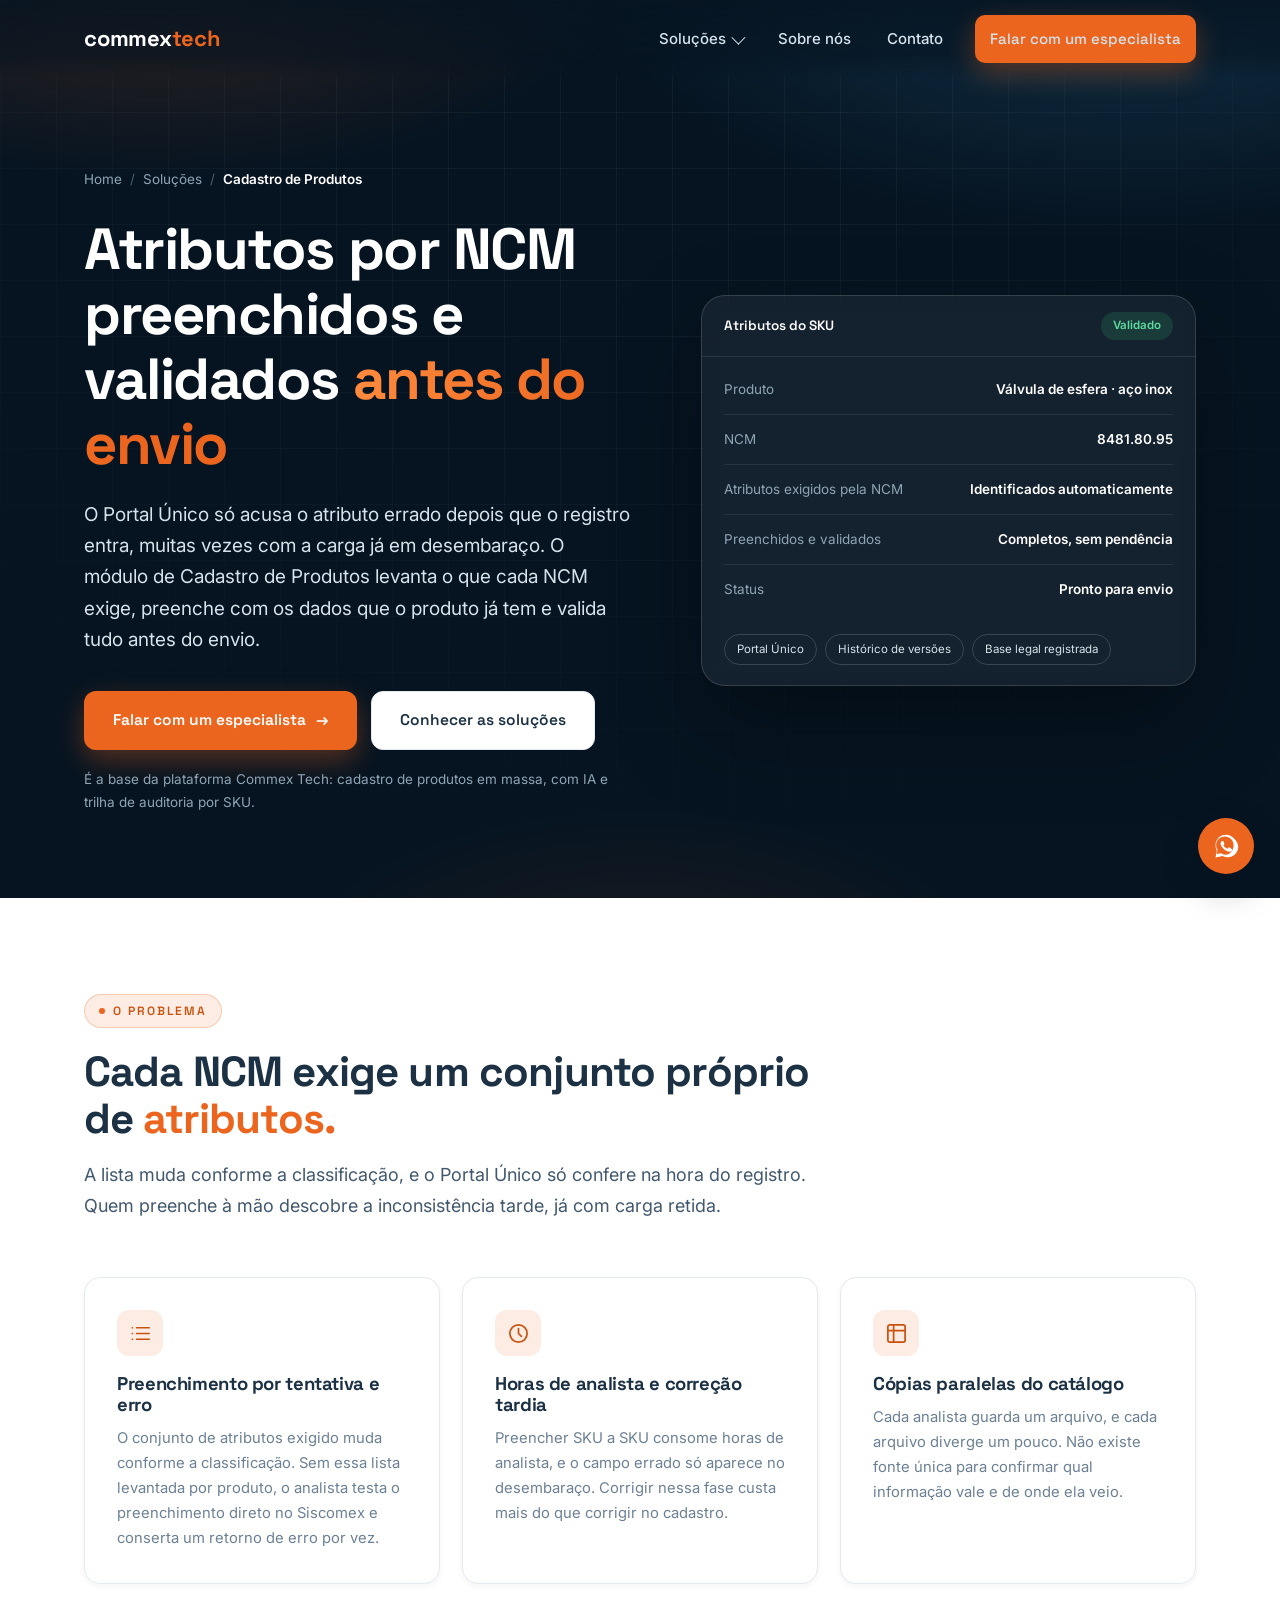
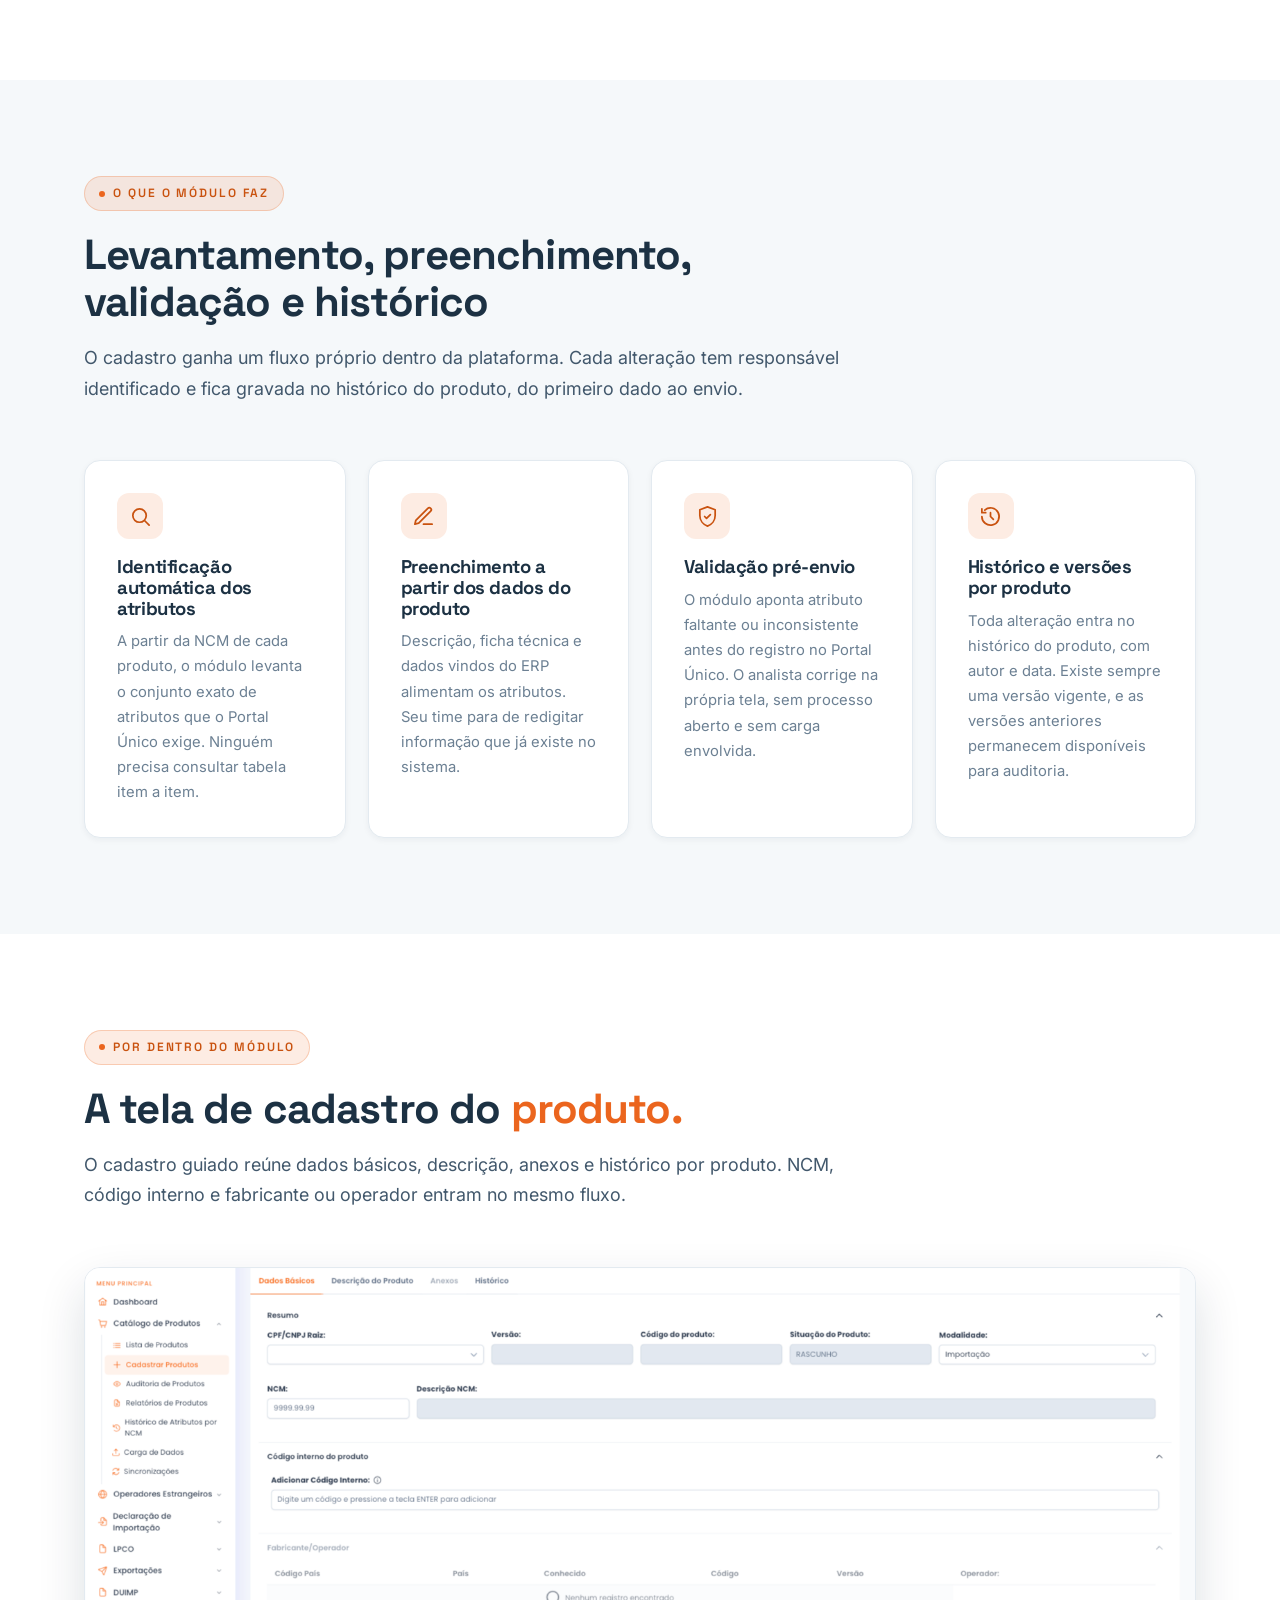
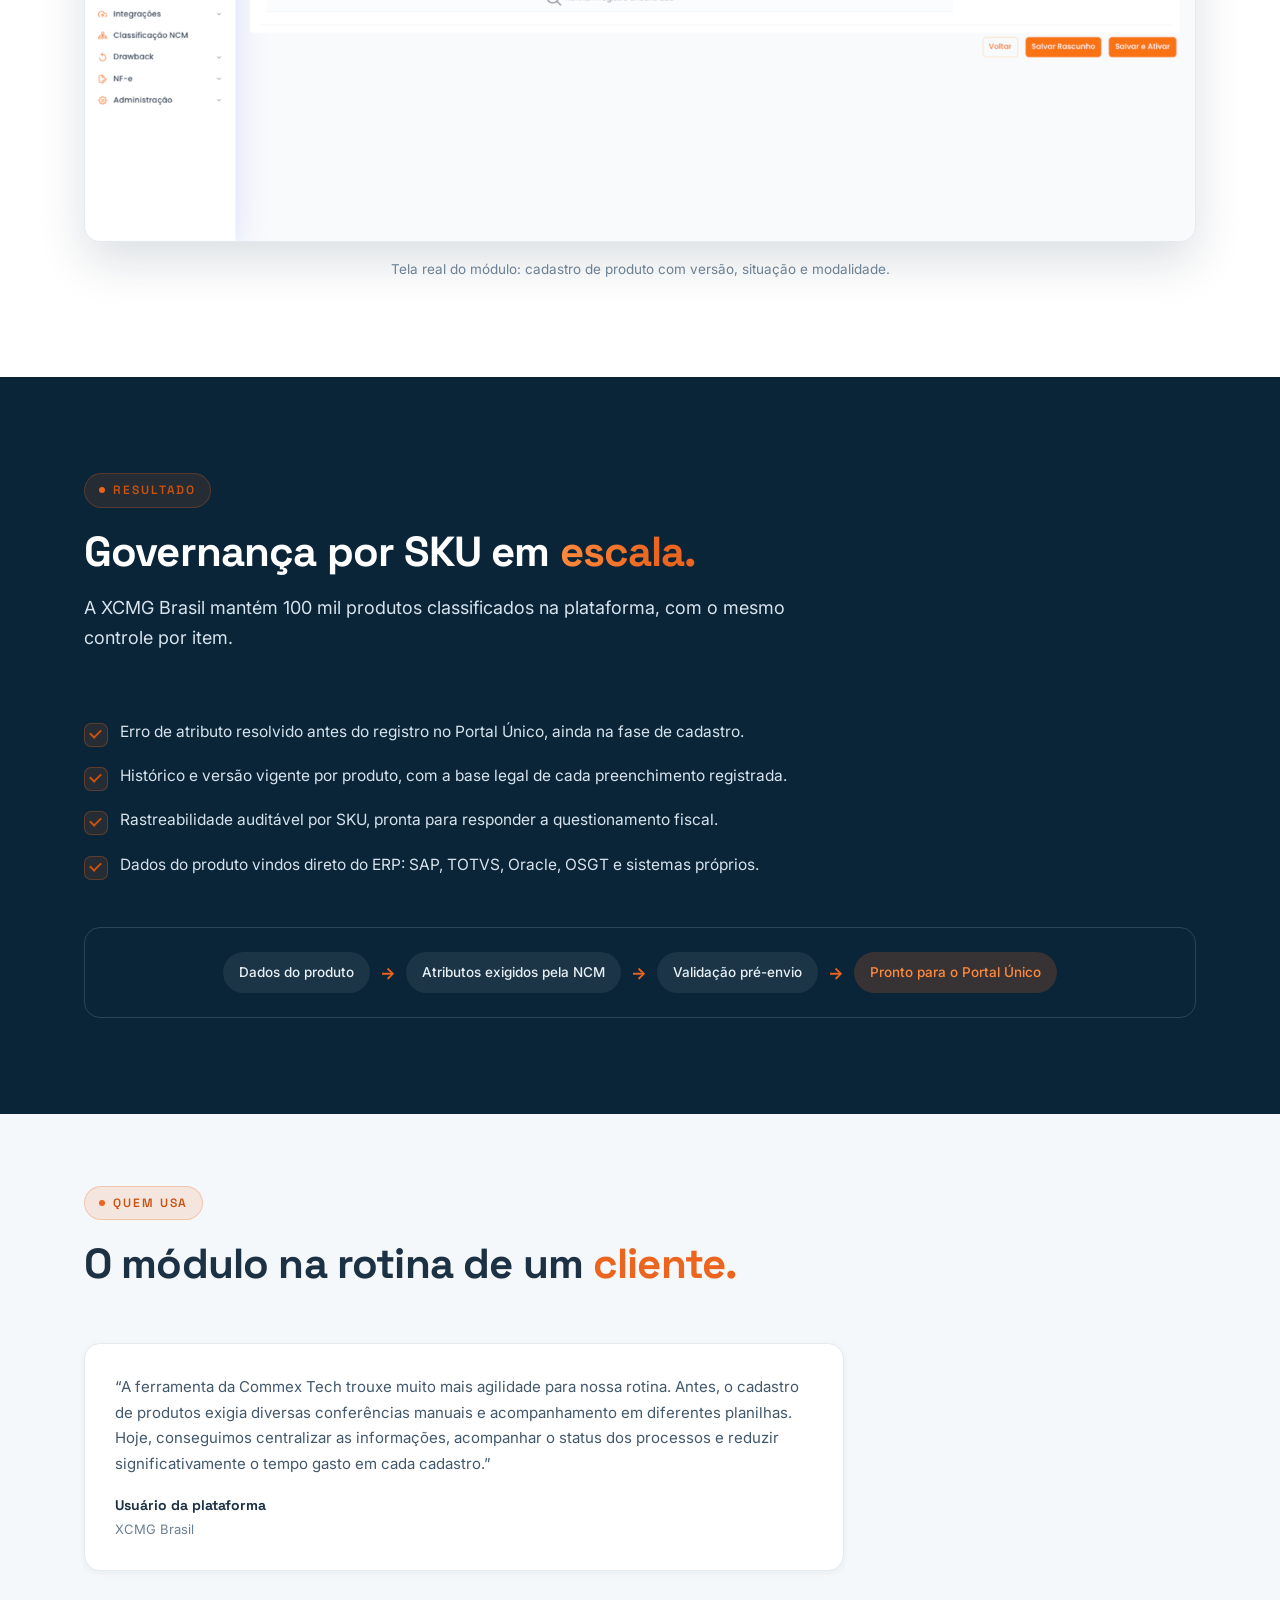
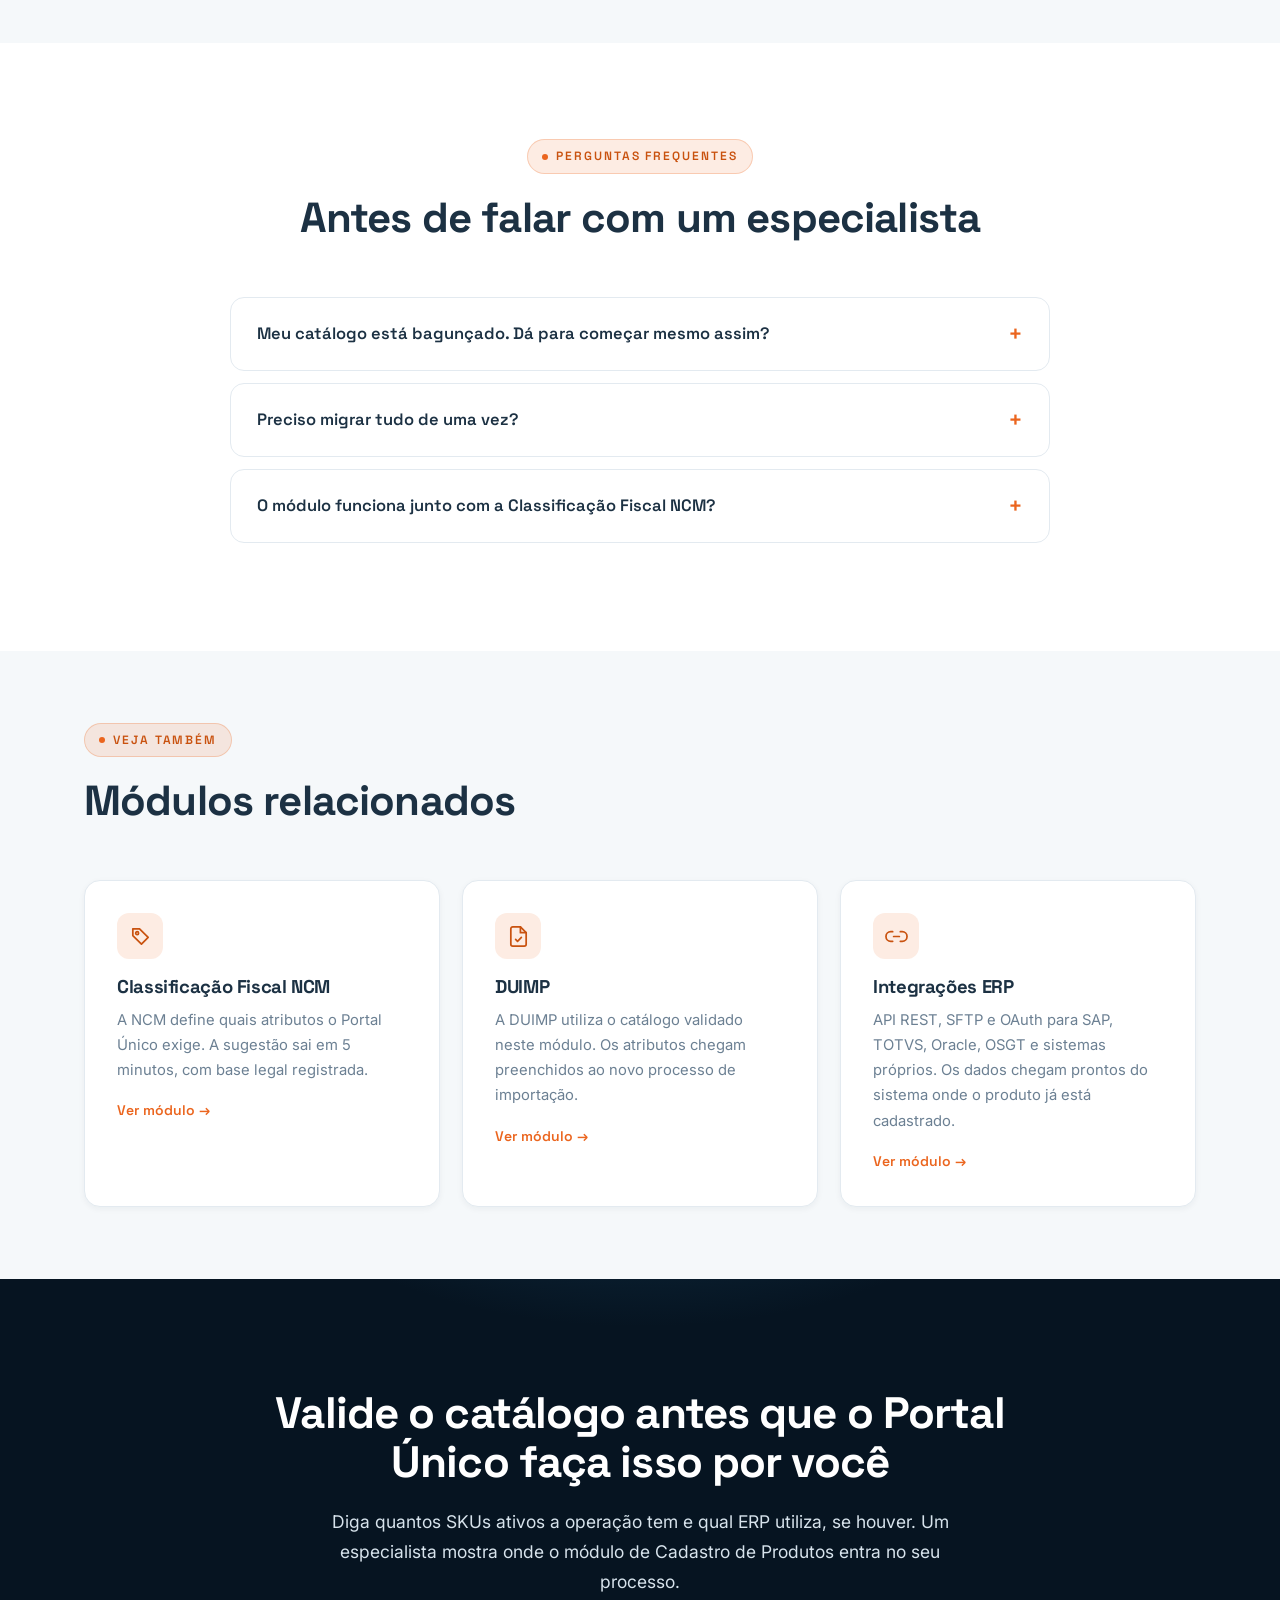
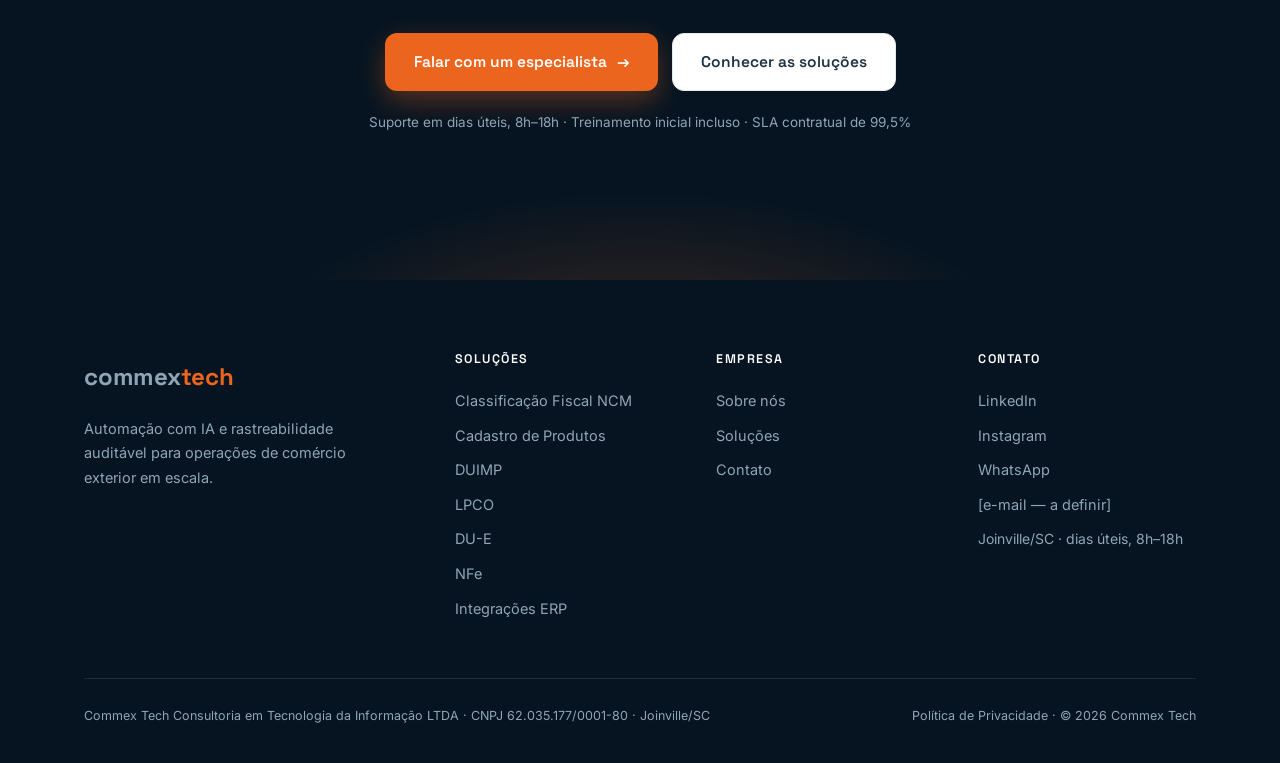
==== cadastro-de-produtos.html @ 6e1614a7 "Higiene pos-revisao: dedup Solucoes, Valor 03 e padronizacao de nome - Solucoes: remove listagem dup" ====
<!DOCTYPE html>
<html lang="pt-BR">
<head>
<meta charset="UTF-8">
<meta name="viewport" content="width=device-width, initial-scale=1.0">
<title>Cadastro de Produtos no Portal Único — Commex Tech</title>
<meta name="description" content="Atributos exigidos por NCM, preenchidos com os dados do produto e validados antes do envio ao Portal Único. Com histórico e versões por SKU.">
<link rel="preconnect" href="https://fonts.googleapis.com">
<link rel="preconnect" href="https://fonts.gstatic.com" crossorigin>
<link href="https://fonts.googleapis.com/css2?family=Space+Grotesk:wght@500;600;700&family=Inter:wght@400;500;600&display=swap" rel="stylesheet">
<link rel="stylesheet" href="assets/css/style.css">
<script src="assets/js/main.js" defer></script>
</head>
<body>

<header class="site-header">
  <div class="container nav">
    <a class="brand" href="index.html">commex<span>tech</span></a>
    <button class="nav-toggle" id="navToggle" aria-label="Abrir menu"><span></span><span></span><span></span></button>
    <nav class="nav-menu" id="navMenu">
      <div class="menu-item">
        <a href="solucoes.html">Soluções <i class="caret"></i></a>
        <div class="mega">
          <a class="mega-link" href="ncm.html"><span class="mi"><svg viewBox="0 0 24 24" fill="none" stroke="currentColor" stroke-width="1.8" stroke-linecap="round" stroke-linejoin="round"><path d="M4 4h7l9 9-7 7-9-9V4z"/><circle cx="8.5" cy="8.5" r="1.5"/></svg></span><span><b>Classificação Fiscal NCM</b><small>De 4 horas para 5 minutos por produto</small></span></a>
          <a class="mega-link" href="cadastro-de-produtos.html"><span class="mi"><svg viewBox="0 0 24 24" fill="none" stroke="currentColor" stroke-width="1.8" stroke-linecap="round" stroke-linejoin="round"><path d="M21 8l-9-5-9 5v8l9 5 9-5V8z"/><path d="M3 8l9 5 9-5"/><path d="M12 13v9"/></svg></span><span><b>Cadastro de Produtos</b><small>Atributos validados no Portal Único</small></span></a>
          <a class="mega-link" href="duimp.html"><span class="mi"><svg viewBox="0 0 24 24" fill="none" stroke="currentColor" stroke-width="1.8" stroke-linecap="round" stroke-linejoin="round"><path d="M14 2H6a2 2 0 0 0-2 2v16a2 2 0 0 0 2 2h12a2 2 0 0 0 2-2V8l-6-6z"/><path d="M14 2v6h6"/><path d="m9 15 2 2 4-4"/></svg></span><span><b>DUIMP</b><small>Prontidão para o novo processo de importação</small></span></a>
          <a class="mega-link" href="lpco.html"><span class="mi"><svg viewBox="0 0 24 24" fill="none" stroke="currentColor" stroke-width="1.8" stroke-linecap="round" stroke-linejoin="round"><path d="M12 2 4 5v6c0 5 3.4 9.4 8 11 4.6-1.6 8-6 8-11V5l-8-3z"/><path d="m9 12 2 2 4-4"/></svg></span><span><b>LPCO</b><small>Licenças e anuências sem perder prazo</small></span></a>
          <a class="mega-link" href="du-e.html"><span class="mi"><svg viewBox="0 0 24 24" fill="none" stroke="currentColor" stroke-width="1.8" stroke-linecap="round" stroke-linejoin="round"><rect x="3" y="3" width="18" height="18" rx="4"/><path d="M8 16 16 8"/><path d="M10 8h6v6"/></svg></span><span><b>DU-E</b><small>Exportação com o mesmo padrão de governança</small></span></a>
          <a class="mega-link" href="nfe.html"><span class="mi"><svg viewBox="0 0 24 24" fill="none" stroke="currentColor" stroke-width="1.8" stroke-linecap="round" stroke-linejoin="round"><path d="M6 2h12v20l-3-2-3 2-3-2-3 2V2z"/><path d="M9.5 7.5h5M9.5 11.5h5"/></svg></span><span><b>NFe</b><small>Integração fiscal em sincronia com o comex</small></span></a>
          <a class="mega-link" href="integracoes.html"><span class="mi"><svg viewBox="0 0 24 24" fill="none" stroke="currentColor" stroke-width="1.8" stroke-linecap="round" stroke-linejoin="round"><path d="M9 12h6"/><path d="M8 7H6a5 5 0 0 0 0 10h2"/><path d="M16 7h2a5 5 0 0 1 0 10h-2"/></svg></span><span><b>Integrações ERP</b><small>SAP, TOTVS, Oracle, OSGT e sistemas próprios</small></span></a>
          <div class="mega-foot"><span style="font-size:12.5px;color:var(--muted)">Plataforma modular — contrate o que a operação pede</span><a href="solucoes.html">Ver todas as soluções →</a></div>
        </div>
      </div>
      <a href="sobre.html">Sobre nós</a>
      <a href="contato.html">Contato</a>
      <a class="btn btn-primary btn-sm" href="contato.html">Falar com um especialista</a>
    </nav>
  </div>
</header>

<main>

  <!-- HERO -->
  <div class="hero hero-page">
    <div class="container">
      <div class="hero-grid">
        <div>
          <div class="crumbs"><a href="index.html">Home</a><span class="sep">/</span><a href="solucoes.html">Soluções</a><span class="sep">/</span><b>Cadastro de Produtos</b></div>
          <h1>Atributos por NCM preenchidos e validados <span class="grad">antes do envio</span></h1>
          <p class="lead">O Portal Único só acusa o atributo errado depois que o registro entra, muitas vezes com a carga já em desembaraço. O módulo de Cadastro de Produtos levanta o que cada NCM exige, preenche com os dados que o produto já tem e valida tudo antes do envio.</p>
          <div class="hero-ctas">
            <a class="btn btn-primary" href="contato.html">Falar com um especialista <span class="arr">→</span></a>
            <a class="btn btn-ghost" href="solucoes.html">Conhecer as soluções</a>
          </div>
          <p class="hero-note">É a base da plataforma Commex Tech: cadastro de produtos em massa, com IA e trilha de auditoria por SKU.</p>
        </div>
        <div class="glass reveal">
          <div class="glass-head"><b>Atributos do SKU</b><span class="chip ok">Validado</span></div>
          <div class="glass-body">
            <div class="row"><span class="lbl">Produto</span><span class="val">Válvula de esfera · aço inox</span></div>
            <div class="row"><span class="lbl">NCM</span><span class="val">8481.80.95</span></div>
            <div class="row"><span class="lbl">Atributos exigidos pela NCM</span><span class="val">Identificados automaticamente</span></div>
            <div class="row"><span class="lbl">Preenchidos e validados</span><span class="val">Completos, sem pendência</span></div>
            <div class="row"><span class="lbl">Status</span><span class="val">Pronto para envio</span></div>
          </div>
          <div class="glass-foot"><span class="tag">Portal Único</span><span class="tag">Histórico de versões</span><span class="tag">Base legal registrada</span></div>
        </div>
      </div>
    </div>
  </div>

  <!-- O PROBLEMA -->
  <section>
    <div class="container">
      <div class="sec-head">
        <span class="eyebrow">O problema</span>
        <h2>Cada NCM exige um conjunto próprio de <span class="accent">atributos.</span></h2>
        <p>A lista muda conforme a classificação, e o Portal Único só confere na hora do registro. Quem preenche à mão descobre a inconsistência tarde, já com carga retida.</p>
      </div>
      <div class="grid cols-3">
        <div class="card reveal">
          <div class="icon-chip"><svg viewBox="0 0 24 24" fill="none" stroke="currentColor" stroke-width="1.8" stroke-linecap="round" stroke-linejoin="round"><path d="M8 6h13"/><path d="M8 12h13"/><path d="M8 18h13"/><path d="M3.5 6h.01"/><path d="M3.5 12h.01"/><path d="M3.5 18h.01"/></svg></div>
          <h3>Preenchimento por tentativa e erro</h3>
          <p>O conjunto de atributos exigido muda conforme a classificação. Sem essa lista levantada por produto, o analista testa o preenchimento direto no Siscomex e conserta um retorno de erro por vez.</p>
        </div>
        <div class="card reveal d1">
          <div class="icon-chip"><svg viewBox="0 0 24 24" fill="none" stroke="currentColor" stroke-width="1.8" stroke-linecap="round" stroke-linejoin="round"><circle cx="12" cy="12" r="9"/><path d="M12 7v5l3 3"/></svg></div>
          <h3>Horas de analista e correção tardia</h3>
          <p>Preencher SKU a SKU consome horas de analista, e o campo errado só aparece no desembaraço. Corrigir nessa fase custa mais do que corrigir no cadastro.</p>
        </div>
        <div class="card reveal d2">
          <div class="icon-chip"><svg viewBox="0 0 24 24" fill="none" stroke="currentColor" stroke-width="1.8" stroke-linecap="round" stroke-linejoin="round"><rect x="3" y="3" width="18" height="18" rx="2"/><path d="M3 9h18"/><path d="M9 3v18"/></svg></div>
          <h3>Cópias paralelas do catálogo</h3>
          <p>Cada analista guarda um arquivo, e cada arquivo diverge um pouco. Não existe fonte única para confirmar qual informação vale e de onde ela veio.</p>
        </div>
      </div>
    </div>
  </section>

  <!-- O QUE O MÓDULO FAZ -->
  <section class="band-mist">
    <div class="container">
      <div class="sec-head">
        <span class="eyebrow">O que o módulo faz</span>
        <h2>Levantamento, preenchimento, validação e histórico</h2>
        <p>O cadastro ganha um fluxo próprio dentro da plataforma. Cada alteração tem responsável identificado e fica gravada no histórico do produto, do primeiro dado ao envio.</p>
      </div>
      <div class="grid cols-4">
        <div class="card reveal">
          <div class="icon-chip"><svg viewBox="0 0 24 24" fill="none" stroke="currentColor" stroke-width="1.8" stroke-linecap="round" stroke-linejoin="round"><circle cx="11" cy="11" r="7"/><path d="m21 21-4.3-4.3"/></svg></div>
          <h3>Identificação automática dos atributos</h3>
          <p>A partir da NCM de cada produto, o módulo levanta o conjunto exato de atributos que o Portal Único exige. Ninguém precisa consultar tabela item a item.</p>
        </div>
        <div class="card reveal d1">
          <div class="icon-chip"><svg viewBox="0 0 24 24" fill="none" stroke="currentColor" stroke-width="1.8" stroke-linecap="round" stroke-linejoin="round"><path d="M12 20h9"/><path d="M16.5 3.5a2.1 2.1 0 0 1 3 3L7 19l-4 1 1-4L16.5 3.5z"/></svg></div>
          <h3>Preenchimento a partir dos dados do produto</h3>
          <p>Descrição, ficha técnica e dados vindos do ERP alimentam os atributos. Seu time para de redigitar informação que já existe no sistema.</p>
        </div>
        <div class="card reveal d2">
          <div class="icon-chip"><svg viewBox="0 0 24 24" fill="none" stroke="currentColor" stroke-width="1.8" stroke-linecap="round" stroke-linejoin="round"><path d="M12 2 4 5v6c0 5 3.4 9.4 8 11 4.6-1.6 8-6 8-11V5l-8-3z"/><path d="m9 12 2 2 4-4"/></svg></div>
          <h3>Validação pré-envio</h3>
          <p>O módulo aponta atributo faltante ou inconsistente antes do registro no Portal Único. O analista corrige na própria tela, sem processo aberto e sem carga envolvida.</p>
        </div>
        <div class="card reveal d3">
          <div class="icon-chip"><svg viewBox="0 0 24 24" fill="none" stroke="currentColor" stroke-width="1.8" stroke-linecap="round" stroke-linejoin="round"><path d="M3 12a9 9 0 1 0 3-6.7"/><path d="M3 4v4h4"/><path d="M12 8v4l3 3"/></svg></div>
          <h3>Histórico e versões por produto</h3>
          <p>Toda alteração entra no histórico do produto, com autor e data. Existe sempre uma versão vigente, e as versões anteriores permanecem disponíveis para auditoria.</p>
        </div>
      </div>
    </div>
  </section>

  <!-- POR DENTRO DO MÓDULO -->
<section>
  <div class="container">
    <div class="sec-head reveal">
      <span class="eyebrow">Por dentro do módulo</span>
      <h2>A tela de cadastro do <span class="accent">produto.</span></h2>
      <p>O cadastro guiado reúne dados básicos, descrição, anexos e histórico por produto. NCM, código interno e fabricante ou operador entram no mesmo fluxo.</p>
    </div>
    <figure class="shot crop-top reveal d1">
      <img src="assets/img/plataforma-cadastro-produto.png" alt="Tela de cadastro de produto na plataforma Commex Tech com abas de dados básicos, descrição, anexos e histórico" loading="lazy">
    </figure>
    <p class="shot-cap reveal d2">Tela real do módulo: cadastro de produto com versão, situação e modalidade.</p>
  </div>
</section>

<!-- RESULTADO -->
  <section class="band-dark">
    <div class="container">
      <div class="sec-head">
        <span class="eyebrow">Resultado</span>
        <h2>Governança por SKU em <span class="grad">escala.</span></h2>
        <p>A XCMG Brasil mantém 100 mil produtos classificados na plataforma, com o mesmo controle por item.</p>
      </div>
      <ul class="checklist reveal">
        <li>Erro de atributo resolvido antes do registro no Portal Único, ainda na fase de cadastro.</li>
        <li>Histórico e versão vigente por produto, com a base legal de cada preenchimento registrada.</li>
        <li>Rastreabilidade auditável por SKU, pronta para responder a questionamento fiscal.</li>
        <li>Dados do produto vindos direto do ERP: SAP, TOTVS, Oracle, OSGT e sistemas próprios.</li>
      </ul>
      <div class="flow reveal d1">
        <span class="f">Dados do produto</span><span class="a">→</span>
        <span class="f">Atributos exigidos pela NCM</span><span class="a">→</span>
        <span class="f">Validação pré-envio</span><span class="a">→</span>
        <span class="f hl">Pronto para o Portal Único</span>
      </div>
    </div>
  </section>

  <!-- QUEM USA -->
  <section class="band-mist tight">
    <div class="container">
      <div class="sec-head reveal">
        <span class="eyebrow">Quem usa</span>
        <h2>O módulo na rotina de um <span class="accent">cliente.</span></h2>
      </div>
      <div class="quote reveal d1" style="max-width:760px">
        <p>“A ferramenta da Commex Tech trouxe muito mais agilidade para nossa rotina. Antes, o cadastro de produtos exigia diversas conferências manuais e acompanhamento em diferentes planilhas. Hoje, conseguimos centralizar as informações, acompanhar o status dos processos e reduzir significativamente o tempo gasto em cada cadastro.”</p>
        <div class="who"><b>Usuário da plataforma</b>XCMG Brasil</div>
      </div>
    </div>
  </section>

  <!-- FAQ -->
  <section>
    <div class="container">
      <div class="sec-head center">
        <span class="eyebrow">Perguntas frequentes</span>
        <h2>Antes de falar com um especialista</h2>
      </div>
      <div class="faq">
        <details class="reveal">
          <summary>Meu catálogo está bagunçado. Dá para começar mesmo assim?</summary>
          <p>Esse é o cenário mais comum. O ponto de partida é a NCM de cada produto: com ela, o módulo identifica os atributos exigidos, mostra o que os dados existentes já cobrem e lista o que falta. As pendências saem por lote, começando pelos SKUs com embarque previsto. Ninguém precisa entregar o catálogo inteiro arrumado antes de operar.</p>
        </details>
        <details class="reveal d1">
          <summary>Preciso migrar tudo de uma vez?</summary>
          <p>Não. Dá para começar pelos itens ativos ou pelas famílias de produto com mais movimentação e ampliar depois. Cada produto validado ganha histórico e versão próprios, então o que já foi tratado permanece intacto quando o restante do catálogo entrar.</p>
        </details>
        <details class="reveal d2">
          <summary>O módulo funciona junto com a Classificação Fiscal NCM?</summary>
          <p>Funcionam bem juntos. O Cadastro de Produtos é a base da plataforma; a Classificação Fiscal NCM é um módulo adicional. A NCM define quais atributos o Portal Único exige, então, quando a classificação também acontece na Commex Tech, o cadastro já parte de uma NCM com score de confiança e base legal registrada.</p>
        </details>
      </div>
    </div>
  </section>

  <!-- VEJA TAMBÉM -->
  <section class="band-mist tight">
    <div class="container">
      <div class="sec-head">
        <span class="eyebrow">Veja também</span>
        <h2>Módulos relacionados</h2>
      </div>
      <div class="grid cols-3">
        <a class="card reveal" href="ncm.html">
          <div class="icon-chip"><svg viewBox="0 0 24 24" fill="none" stroke="currentColor" stroke-width="1.8" stroke-linecap="round" stroke-linejoin="round"><path d="M4 4h7l9 9-7 7-9-9V4z"/><circle cx="8.5" cy="8.5" r="1.5"/></svg></div>
          <h3>Classificação Fiscal NCM</h3>
          <p>A NCM define quais atributos o Portal Único exige. A sugestão sai em 5 minutos, com base legal registrada.</p>
          <span class="go">Ver módulo →</span>
        </a>
        <a class="card reveal d1" href="duimp.html">
          <div class="icon-chip"><svg viewBox="0 0 24 24" fill="none" stroke="currentColor" stroke-width="1.8" stroke-linecap="round" stroke-linejoin="round"><path d="M14 2H6a2 2 0 0 0-2 2v16a2 2 0 0 0 2 2h12a2 2 0 0 0 2-2V8l-6-6z"/><path d="M14 2v6h6"/><path d="m9 15 2 2 4-4"/></svg></div>
          <h3>DUIMP</h3>
          <p>A DUIMP utiliza o catálogo validado neste módulo. Os atributos chegam preenchidos ao novo processo de importação.</p>
          <span class="go">Ver módulo →</span>
        </a>
        <a class="card reveal d2" href="integracoes.html">
          <div class="icon-chip"><svg viewBox="0 0 24 24" fill="none" stroke="currentColor" stroke-width="1.8" stroke-linecap="round" stroke-linejoin="round"><path d="M9 12h6"/><path d="M8 7H6a5 5 0 0 0 0 10h2"/><path d="M16 7h2a5 5 0 0 1 0 10h-2"/></svg></div>
          <h3>Integrações ERP</h3>
          <p>API REST, SFTP e OAuth para SAP, TOTVS, Oracle, OSGT e sistemas próprios. Os dados chegam prontos do sistema onde o produto já está cadastrado.</p>
          <span class="go">Ver módulo →</span>
        </a>
      </div>
    </div>
  </section>

  <!-- CTA FINAL -->
  <section class="cta-band">
    <div class="container">
      <h2>Valide o catálogo antes que o Portal Único faça isso por você</h2>
      <p>Diga quantos SKUs ativos a operação tem e qual ERP utiliza, se houver. Um especialista mostra onde o módulo de Cadastro de Produtos entra no seu processo.</p>
      <div class="hero-ctas" style="justify-content:center">
        <a class="btn btn-primary" href="contato.html">Falar com um especialista <span class="arr">→</span></a>
        <a class="btn btn-ghost" href="solucoes.html">Conhecer as soluções</a>
      </div>
      <p class="note">Suporte em dias úteis, 8h–18h · Treinamento inicial incluso · SLA contratual de 99,5%</p>
    </div>
  </section>

</main>

<footer class="site-footer">
  <div class="container">
    <div class="foot-grid">
      <div class="foot-brand">
        <a class="brand" href="index.html">commex<span>tech</span></a>
        <p>Automação com IA e rastreabilidade auditável para operações de comércio exterior em escala.</p>
      </div>
      <div>
        <h4>Soluções</h4>
        <a href="ncm.html">Classificação Fiscal NCM</a>
        <a href="cadastro-de-produtos.html">Cadastro de Produtos</a>
        <a href="duimp.html">DUIMP</a>
        <a href="lpco.html">LPCO</a>
        <a href="du-e.html">DU-E</a>
        <a href="nfe.html">NFe</a>
        <a href="integracoes.html">Integrações ERP</a>
      </div>
      <div>
        <h4>Empresa</h4>
        <a href="sobre.html">Sobre nós</a>
        <a href="solucoes.html">Soluções</a>
        <a href="contato.html">Contato</a>
      </div>
      <div>
        <h4>Contato</h4>
        <a href="https://linkedin.com/company/commex-tech/" target="_blank" rel="noopener">LinkedIn</a>
        <a href="https://instagram.com/commex.tech" target="_blank" rel="noopener">Instagram</a>
        <a href="#">WhatsApp</a>
        <a href="#">[e-mail — a definir]</a>
        <span style="font-size:14px;display:block;padding:5px 0">Joinville/SC · dias úteis, 8h–18h</span>
      </div>
    </div>
    <div class="legal">
      <span>Commex Tech Consultoria em Tecnologia da Informação LTDA · CNPJ 62.035.177/0001-80 · Joinville/SC</span>
      <span><a href="#">Política de Privacidade</a> · © <span data-year>2026</span> Commex Tech</span>
    </div>
  </div>
</footer>

<a class="wa" href="#" title="Chamar no WhatsApp" aria-label="WhatsApp"><svg viewBox="0 0 32 32"><path d="M16 3C9.4 3 4 8.4 4 15c0 2.1.6 4.2 1.6 6L4 29l8.2-1.5c1.7.9 3.6 1.4 5.8 1.4 6.6 0 12-5.4 12-12S22.6 3 16 3zm0 22.9c-1.9 0-3.7-.5-5.2-1.4l-.4-.2-4.9.9.9-4.7-.2-.4c-1-1.6-1.5-3.4-1.5-5.1 0-5.5 4.5-10 10-10s10 4.5 10 10-4.2 10.9-8.7 10.9zm5.5-7.4c-.3-.2-1.8-.9-2-1-.3-.1-.5-.2-.7.2-.2.3-.8 1-.9 1.2-.2.2-.3.2-.6.1-.3-.2-1.3-.5-2.4-1.5-.9-.8-1.5-1.8-1.7-2.1-.2-.3 0-.5.1-.6l.5-.6c.2-.2.2-.3.3-.5.1-.2 0-.4 0-.6-.1-.2-.7-1.7-1-2.3-.2-.6-.5-.5-.7-.5h-.6c-.2 0-.6.1-.9.4-.3.3-1.1 1.1-1.1 2.7s1.2 3.1 1.3 3.3c.2.2 2.3 3.6 5.6 5 .8.3 1.4.5 1.9.7.8.2 1.5.2 2.1.1.6-.1 1.8-.7 2-1.4.3-.7.3-1.3.2-1.4-.1-.2-.3-.2-.6-.4z"/></svg></a>

</body>
</html>
---- assets/css/style.css ----
/* ============================================================
   Commex Tech — Site Institucional (design system v1)
   Paleta oficial: navy #0A2538 · laranja #EB651E · ardósia #25414F
   ============================================================ */

:root{
  --navy-950:#061421;
  --navy-900:#0A2538;
  --navy-800:#0E2F47;
  --navy-700:#16405C;
  --slate:#25414F;
  --orange:#EB651E;
  --orange-hot:#FF8A3D;
  --orange-deep:#C9520F;
  --orange-soft:rgba(235,101,30,.12);
  --paper:#FFFFFF;
  --mist:#F5F8FA;
  --line:#E3EAF0;
  --ink:#1C3143;
  --body:#42586C;
  --muted:#6C8093;
  --on-dark:#D7E3EC;
  --on-dark-muted:#8FA5B5;
  --radius:16px;
  --radius-lg:24px;
  --shadow-card:0 2px 6px rgba(10,37,56,.05);
  --shadow-lift:0 20px 48px rgba(10,37,56,.14);
  --font-display:'Space Grotesk',sans-serif;
  --font-body:'Inter',system-ui,sans-serif;
}

*{margin:0;padding:0;box-sizing:border-box}
html{scroll-behavior:smooth}
body{font-family:var(--font-body);font-size:16.5px;line-height:1.7;color:var(--body);background:var(--paper);-webkit-font-smoothing:antialiased}
h1,h2,h3,h4{font-family:var(--font-display);color:var(--ink);line-height:1.12;letter-spacing:-.02em;font-weight:700}
img,svg{display:block;max-width:100%}
a{color:var(--orange);text-decoration:none}
::selection{background:var(--orange);color:#fff}

.container{max-width:1160px;margin:0 auto;padding:0 24px}
section{padding:96px 0}
section.tight{padding:72px 0}

/* ---------- utilidades de texto ---------- */
.accent{color:var(--orange)}
.grad{background:linear-gradient(94deg,var(--orange-hot) 0%,var(--orange) 70%);-webkit-background-clip:text;background-clip:text;color:transparent}
.lead{font-size:19px;line-height:1.65}
.center{text-align:center}

/* eyebrow — etiqueta de seção */
.eyebrow{display:inline-flex;align-items:center;gap:8px;font-family:var(--font-display);font-size:12px;font-weight:600;letter-spacing:.16em;text-transform:uppercase;color:var(--orange-deep);background:var(--orange-soft);border:1px solid rgba(235,101,30,.25);padding:6px 14px;border-radius:999px;margin-bottom:20px}
.on-dark .eyebrow{color:var(--orange-hot);background:rgba(235,101,30,.14);border-color:rgba(235,101,30,.35)}
.eyebrow::before{content:"";width:6px;height:6px;border-radius:50%;background:var(--orange)}

.sec-head{max-width:760px;margin-bottom:56px}
.sec-head h2{font-size:clamp(28px,4vw,42px);margin-bottom:18px}
.sec-head p{font-size:18px;color:var(--body)}
.sec-head.center{margin-left:auto;margin-right:auto;text-align:center}

/* ---------- botões ---------- */
.btn{display:inline-flex;align-items:center;justify-content:center;gap:10px;font-family:var(--font-display);font-weight:600;font-size:15.5px;padding:15px 28px;border-radius:12px;border:1px solid transparent;cursor:pointer;transition:transform .18s ease,box-shadow .18s ease,background .18s ease,border-color .18s ease}
.btn-primary{background:var(--orange);color:#fff;box-shadow:0 10px 28px rgba(235,101,30,.35)}
.btn-primary:hover{background:var(--orange-deep);transform:translateY(-2px)}
.btn-ghost{border-color:var(--line);color:var(--ink);background:#fff}
.btn-ghost:hover{border-color:var(--slate)}
.on-dark .btn-ghost{background:transparent;border-color:rgba(255,255,255,.28);color:#fff}
.on-dark .btn-ghost:hover{border-color:#fff}
.btn-sm{padding:10px 20px;font-size:14px;border-radius:10px}
.btn .arr{transition:transform .18s ease}
.btn:hover .arr{transform:translateX(3px)}

/* ---------- header / navegação ---------- */
.site-header{position:fixed;inset:0 0 auto 0;z-index:100;transition:background .25s ease,box-shadow .25s ease;background:linear-gradient(180deg,rgba(6,20,33,.85),rgba(6,20,33,.55) 70%,transparent);backdrop-filter:blur(14px)}
.site-header.scrolled{background:rgba(6,20,33,.92);box-shadow:0 1px 0 rgba(255,255,255,.08)}
.nav{display:flex;align-items:center;justify-content:space-between;height:78px}
.brand{font-family:var(--font-display);font-weight:700;font-size:22px;color:#fff;letter-spacing:-.01em}
.brand span{color:var(--orange)}
.nav-menu{display:flex;align-items:center;gap:8px}
.nav-menu>a,.menu-item>a{display:inline-flex;align-items:center;gap:6px;color:var(--on-dark);font-size:15px;font-weight:500;padding:10px 14px;border-radius:10px}
.nav-menu>a:hover,.menu-item>a:hover{color:#fff;background:rgba(255,255,255,.07)}
.nav-menu .btn{margin-left:10px}
.caret{width:10px;height:10px;border-right:1.8px solid currentColor;border-bottom:1.8px solid currentColor;transform:rotate(45deg) translateY(-2px)}

/* mega menu */
.menu-item{position:relative;display:flex;align-items:center;height:78px}
.mega{position:absolute;top:70px;left:50%;transform:translateX(-50%) translateY(8px);width:640px;background:#fff;border:1px solid var(--line);border-radius:18px;box-shadow:0 30px 70px rgba(6,20,33,.28);padding:14px;display:grid;grid-template-columns:1fr 1fr;gap:2px;opacity:0;visibility:hidden;transition:opacity .18s ease,transform .18s ease}
.menu-item:hover .mega,.menu-item:focus-within .mega{opacity:1;visibility:visible;transform:translateX(-50%) translateY(0)}
.mega-link{display:flex;gap:14px;align-items:flex-start;padding:13px 14px;border-radius:12px}
.mega-link:hover{background:var(--mist)}
.mega-link .mi{flex:0 0 auto;width:38px;height:38px;border-radius:10px;background:var(--orange-soft);color:var(--orange-deep);display:flex;align-items:center;justify-content:center}
.mega-link .mi svg{width:20px;height:20px}
.mega-link b{display:block;font-family:var(--font-display);font-size:14.5px;font-weight:600;color:var(--ink);line-height:1.3}
.mega-link small{display:block;font-size:12.5px;color:var(--muted);line-height:1.45;margin-top:2px}
.mega-foot{grid-column:1/-1;border-top:1px solid var(--line);margin-top:10px;padding:12px 14px 6px;display:flex;justify-content:space-between;align-items:center}
.mega-foot a{font-family:var(--font-display);font-size:14px;font-weight:600}

/* nav mobile */
.nav-toggle{display:none;flex-direction:column;gap:5px;background:none;border:0;cursor:pointer;padding:8px}
.nav-toggle span{width:24px;height:2px;background:#fff;border-radius:2px;transition:.2s}

/* ---------- hero escuro (todas as páginas) ---------- */
.hero{position:relative;background:var(--navy-950);color:var(--on-dark);overflow:hidden}
.hero::before{content:"";position:absolute;inset:0;background:
  radial-gradient(820px 420px at 12% -8%,rgba(235,101,30,.22),transparent 60%),
  radial-gradient(900px 520px at 88% -12%,rgba(22,64,92,.85),transparent 65%),
  radial-gradient(600px 300px at 50% 110%,rgba(235,101,30,.10),transparent 60%)}
.hero::after{content:"";position:absolute;inset:0;background-image:linear-gradient(rgba(255,255,255,.045) 1px,transparent 1px),linear-gradient(90deg,rgba(255,255,255,.045) 1px,transparent 1px);background-size:56px 56px;mask-image:radial-gradient(75% 90% at 50% 10%,#000 30%,transparent 100%)}
.hero>.container{position:relative;z-index:2}
.hero h1{color:#fff;font-size:clamp(34px,5.2vw,58px);letter-spacing:-.025em;margin-bottom:22px}
.hero .lead{color:var(--on-dark);max-width:600px}
.hero-home{padding:186px 0 110px}
.hero-page{padding:168px 0 84px}
.hero-ctas{display:flex;gap:14px;flex-wrap:wrap;margin-top:36px}
.hero-note{margin-top:18px;font-size:13.5px;color:var(--on-dark-muted)}
.hero-grid{display:grid;grid-template-columns:1.05fr .95fr;gap:70px;align-items:center}

/* breadcrumbs (sobre o hero escuro) */
.crumbs{display:flex;flex-wrap:wrap;gap:8px;align-items:center;font-size:13.5px;color:var(--on-dark-muted);margin-bottom:26px}
.crumbs a{color:var(--on-dark-muted)}
.crumbs a:hover{color:var(--orange-hot)}
.crumbs .sep{opacity:.5}
.crumbs b{color:#fff;font-weight:600}

/* painel/mock de produto (vidro, para heros) */
.glass{background:rgba(255,255,255,.06);border:1px solid rgba(255,255,255,.14);border-radius:var(--radius-lg);backdrop-filter:blur(8px);box-shadow:0 40px 90px rgba(0,0,0,.35);overflow:hidden}
.glass-head{display:flex;align-items:center;justify-content:space-between;padding:16px 22px;border-bottom:1px solid rgba(255,255,255,.1)}
.glass-head b{font-family:var(--font-display);font-size:13.5px;font-weight:600;color:#fff}
.chip{font-size:11.5px;font-weight:600;padding:4px 12px;border-radius:999px;background:rgba(235,101,30,.18);color:var(--orange-hot)}
.chip.ok{background:rgba(52,199,123,.16);color:#5FD9A0}
.glass-body{padding:8px 22px 20px}
.row{display:flex;justify-content:space-between;align-items:center;gap:16px;padding:13px 0;border-bottom:1px solid rgba(255,255,255,.08);font-size:13.5px}
.row:last-child{border-bottom:0}
.row .lbl{color:var(--on-dark-muted)}
.row .val{color:#fff;font-weight:600;text-align:right}
.glass-foot{display:flex;gap:8px;flex-wrap:wrap;padding:0 22px 20px}
.tag{font-size:11.5px;padding:5px 12px;border-radius:999px;border:1px solid rgba(255,255,255,.16);color:var(--on-dark)}

/* ---------- faixas e fundos ---------- */
.band-mist{background:var(--mist)}
.band-dark{background:var(--navy-900);color:var(--on-dark)}
.band-dark h2,.band-dark h3{color:#fff}
.band-dark p{color:var(--on-dark)}
.on-dark{color:var(--on-dark)}

/* ---------- grids e cards ---------- */
.grid{display:grid;gap:22px}
.cols-2{grid-template-columns:repeat(2,1fr)}
.cols-3{grid-template-columns:repeat(3,1fr)}
.cols-4{grid-template-columns:repeat(4,1fr)}
.card{background:#fff;border:1px solid var(--line);border-radius:var(--radius);padding:32px;box-shadow:var(--shadow-card);transition:transform .2s ease,box-shadow .2s ease,border-color .2s ease}
.card h3{font-size:18.5px;margin:18px 0 10px}
.card p{font-size:14.8px;color:var(--muted)}
a.card{display:block}
a.card:hover,.card.hover:hover{transform:translateY(-4px);box-shadow:var(--shadow-lift);border-color:rgba(10,37,56,.22)}
.card .go{display:inline-flex;align-items:center;gap:6px;margin-top:16px;font-family:var(--font-display);font-size:14px;font-weight:600;color:var(--orange)}
.icon-chip{width:46px;height:46px;border-radius:12px;background:var(--orange-soft);color:var(--orange-deep);display:flex;align-items:center;justify-content:center}
.icon-chip svg{width:23px;height:23px}
.band-dark .card{background:var(--navy-800);border-color:rgba(255,255,255,.1)}
.band-dark .card h3{color:#fff}
.band-dark .card p{color:var(--on-dark-muted)}

/* bento (vitrine de módulos na home) */
.bento{display:grid;grid-template-columns:repeat(3,1fr);gap:22px}
.bento .feat{grid-column:span 2;background:linear-gradient(135deg,var(--navy-900),var(--navy-700));border:1px solid rgba(255,255,255,.08)}
.bento .feat h3{color:#fff;font-size:24px}
.bento .feat p{color:var(--on-dark);font-size:15.5px;max-width:520px}
.bento .feat .go{color:var(--orange-hot)}
.bento .feat .icon-chip{background:rgba(235,101,30,.18);color:var(--orange-hot)}

/* ---------- números / estatísticas ---------- */
.stats{display:grid;grid-template-columns:repeat(4,1fr);gap:22px}
.stat{border-left:3px solid var(--orange);padding:8px 0 8px 24px}
.stat b{display:block;font-family:var(--font-display);font-size:clamp(30px,3.4vw,44px);font-weight:700;color:var(--ink);letter-spacing:-.02em;line-height:1.05}
.stat span{display:block;font-size:14px;color:var(--muted);margin-top:8px;line-height:1.5}
.band-dark .stat b,.hero .stat b{color:#fff}
.band-dark .stat span,.hero .stat span{color:var(--on-dark-muted)}

/* ---------- passos (como funciona) ---------- */
.steps{display:grid;grid-template-columns:repeat(3,1fr);gap:22px;counter-reset:step}
.step{position:relative;background:var(--navy-800);border:1px solid rgba(255,255,255,.1);border-radius:var(--radius);padding:34px 30px}
.step .n{font-family:var(--font-display);font-weight:700;font-size:13px;letter-spacing:.14em;color:var(--orange-hot);margin-bottom:14px}
.step h3{color:#fff;font-size:19px;margin-bottom:10px}
.step p{font-size:14.8px;color:var(--on-dark-muted)}

/* fluxo em cadeia */
.flow{display:flex;align-items:center;justify-content:center;gap:10px;flex-wrap:wrap;border:1px solid rgba(255,255,255,.14);border-radius:var(--radius);padding:24px 28px;margin-top:40px}
.flow .f{background:rgba(255,255,255,.07);color:#E8F0F6;font-size:13.5px;font-weight:500;padding:9px 16px;border-radius:999px;white-space:nowrap}
.flow .f.hl{background:rgba(235,101,30,.2);color:var(--orange-hot)}
.flow .a{color:var(--orange);font-weight:700}

/* ---------- split (texto + visual) ---------- */
.split{display:grid;grid-template-columns:1fr 1fr;gap:64px;align-items:center}
.checklist{list-style:none;margin-top:22px}
.checklist li{position:relative;padding:9px 0 9px 36px;font-size:15.5px;color:var(--body)}
.checklist li::before{content:"";position:absolute;left:0;top:13px;width:22px;height:22px;border-radius:7px;background:var(--orange-soft);border:1px solid rgba(235,101,30,.3)}
.checklist li::after{content:"";position:absolute;left:6px;top:19px;width:9px;height:5px;border-left:2px solid var(--orange-deep);border-bottom:2px solid var(--orange-deep);transform:rotate(-45deg)}
.band-dark .checklist li{color:var(--on-dark)}

/* ---------- valores / princípios ---------- */
.value-card{border-top:3px solid var(--orange);border-radius:var(--radius);background:#fff;border-left:1px solid var(--line);border-right:1px solid var(--line);border-bottom:1px solid var(--line);padding:32px}
.value-card h3{font-size:18px;margin-bottom:10px}
.value-card p{font-size:14.8px;color:var(--muted)}
.value-card .k{font-family:var(--font-display);font-size:12px;font-weight:700;letter-spacing:.14em;color:var(--orange-deep);text-transform:uppercase;display:block;margin-bottom:14px}

/* ---------- logos de clientes ---------- */
.logo-strip{display:flex;align-items:center;justify-content:center;gap:64px;flex-wrap:wrap;padding:34px 0}
.logo-strip .lbl{font-size:13.5px;color:var(--muted)}
.client{font-family:var(--font-display);font-weight:700;font-size:18px;color:#9DB0BF;letter-spacing:.04em}

/* ---------- FAQ ---------- */
.faq{max-width:820px;margin:0 auto}
.faq details{background:#fff;border:1px solid var(--line);border-radius:14px;padding:22px 26px;margin-bottom:12px}
.faq summary{font-family:var(--font-display);font-weight:600;font-size:16.5px;color:var(--ink);cursor:pointer;list-style:none;display:flex;justify-content:space-between;align-items:center;gap:16px}
.faq summary::-webkit-details-marker{display:none}
.faq summary::after{content:"+";color:var(--orange);font-size:24px;font-weight:500;line-height:1}
.faq details[open] summary::after{content:"–"}
.faq details p{margin-top:12px;font-size:15px}

/* ---------- formulários ---------- */
.form{background:#fff;border:1px solid var(--line);border-radius:var(--radius-lg);padding:38px;box-shadow:var(--shadow-card)}
.form label{display:block;font-family:var(--font-display);font-weight:600;font-size:13.5px;color:var(--ink);margin:18px 0 7px}
.form label:first-of-type{margin-top:0}
.form input,.form select,.form textarea{width:100%;padding:13px 15px;border:1px solid var(--line);border-radius:10px;font-family:var(--font-body);font-size:15px;color:var(--ink);background:var(--mist);transition:border-color .15s ease,background .15s ease}
.form input:focus,.form select:focus,.form textarea:focus{outline:none;border-color:var(--orange);background:#fff}
.form textarea{min-height:120px;resize:vertical}
.form .btn{width:100%;margin-top:26px}
.form .micro{font-size:12.5px;color:var(--muted);margin-top:14px;text-align:center}

/* depoimentos */
.case{background:#fff;border:1px solid var(--line);border-radius:var(--radius-lg);padding:46px 50px;box-shadow:var(--shadow-card)}
.case .mark{font-family:var(--font-display);font-size:64px;font-weight:700;line-height:.7;color:var(--orange);margin-bottom:20px}
.case blockquote{font-size:17.5px;line-height:1.75;color:var(--ink)}
.case blockquote p{margin-bottom:16px}
.case blockquote p:last-child{margin-bottom:0}
.case .who{margin-top:24px;font-size:14px;color:var(--muted)}
.case .who b{display:block;font-family:var(--font-display);color:var(--ink);font-size:15px}
.quote{background:#fff;border:1px solid var(--line);border-radius:var(--radius);padding:30px}
.quote p{font-size:15px;line-height:1.7;color:var(--body)}
.quote .who{margin-top:18px;font-size:13px;color:var(--muted)}
.quote .who b{display:block;color:var(--ink);font-family:var(--font-display);font-size:14px}
.band-mist .case,.band-mist .quote{box-shadow:var(--shadow-card)}
@media(max-width:860px){.case{padding:32px 26px}}

/* screenshots reais da plataforma */
.shot{border:1px solid var(--line);border-radius:var(--radius);overflow:hidden;box-shadow:var(--shadow-lift);background:#fff;margin:0}
.shot img{width:100%;display:block}
.shot.crop-top img{margin-top:-4.6%} /* esconde a barra superior do app (usuário logado) */
.shot-cap{font-size:13.5px;color:var(--muted);margin-top:16px;text-align:center}
.band-dark .shot{border-color:rgba(255,255,255,.14)}
.band-dark .shot-cap{color:var(--on-dark-muted)}

/* bloco de pendência (conteúdo a confirmar com os sócios) */
.pending{border:1.5px dashed rgba(235,101,30,.5);background:#FFF8F3;border-radius:12px;padding:16px 20px;font-size:13.5px;color:#8A5A3C;margin:14px 0}
.pending b{color:var(--orange-deep);font-family:var(--font-display)}

/* ---------- CTA final ---------- */
.cta-band{position:relative;background:var(--navy-950);overflow:hidden;text-align:center;padding:110px 0}
.cta-band::before{content:"";position:absolute;inset:0;background:radial-gradient(640px 320px at 50% 120%,rgba(235,101,30,.28),transparent 65%),radial-gradient(700px 380px at 50% -30%,rgba(22,64,92,.8),transparent 60%)}
.cta-band>.container{position:relative;z-index:2}
.cta-band h2{color:#fff;font-size:clamp(28px,4.4vw,44px);max-width:820px;margin:0 auto 20px}
.cta-band p{color:var(--on-dark);max-width:620px;margin:0 auto 36px;font-size:17.5px}
.cta-band .note{margin-top:20px;font-size:13.5px;color:var(--on-dark-muted)}

/* ---------- footer ---------- */
.site-footer{background:var(--navy-950);color:var(--on-dark-muted);padding:72px 0 36px}
.foot-grid{display:grid;grid-template-columns:1.5fr 1fr 1fr 1fr;gap:44px;margin-bottom:52px}
.foot-grid h4{font-family:var(--font-display);font-size:12.5px;letter-spacing:.12em;text-transform:uppercase;color:#fff;font-weight:600;margin-bottom:18px}
.foot-grid a{display:block;color:var(--on-dark-muted);font-size:14.5px;padding:5px 0;transition:color .15s ease}
.foot-grid a:hover{color:var(--orange-hot)}
.foot-brand .brand{font-size:24px}
.foot-brand p{font-size:14.5px;margin-top:14px;max-width:300px}
.legal{border-top:1px solid rgba(255,255,255,.1);padding-top:26px;display:flex;justify-content:space-between;gap:16px;flex-wrap:wrap;font-size:12.5px}
.legal a{color:var(--on-dark-muted)}
.legal a:hover{color:var(--orange-hot)}

/* WhatsApp flutuante */
.wa{position:fixed;right:26px;bottom:26px;z-index:90;width:56px;height:56px;border-radius:50%;background:var(--orange);display:flex;align-items:center;justify-content:center;box-shadow:0 14px 34px rgba(6,20,33,.35);transition:transform .18s ease}
.wa:hover{transform:scale(1.08)}
.wa svg{width:28px;height:28px;fill:#fff}

/* ---------- animação de entrada ---------- */
.reveal{opacity:0;transform:translateY(22px);transition:opacity .6s ease,transform .6s ease}
.reveal.in{opacity:1;transform:none}
.reveal.d1{transition-delay:.08s}
.reveal.d2{transition-delay:.16s}
.reveal.d3{transition-delay:.24s}
@media (prefers-reduced-motion:reduce){.reveal{opacity:1;transform:none;transition:none}}

/* ---------- responsivo ---------- */
@media(max-width:1020px){
  .bento{grid-template-columns:1fr 1fr}
  .bento .feat{grid-column:span 2}
  .cols-4{grid-template-columns:repeat(2,1fr)}
  .stats{grid-template-columns:repeat(2,1fr)}
}
@media(max-width:860px){
  section{padding:72px 0}
  .hero-home{padding:150px 0 84px}
  .hero-page{padding:140px 0 68px}
  .hero-grid,.split{grid-template-columns:1fr;gap:44px}
  .cols-2,.cols-3,.steps,.bento{grid-template-columns:1fr}
  .bento .feat{grid-column:span 1}
  .foot-grid{grid-template-columns:1fr 1fr}
  .nav-toggle{display:flex}
  .nav-menu{position:fixed;top:78px;left:0;right:0;background:var(--navy-950);border-top:1px solid rgba(255,255,255,.1);flex-direction:column;align-items:stretch;gap:0;padding:16px 24px 28px;display:none;max-height:calc(100vh - 78px);overflow:auto}
  .nav-menu.open{display:flex}
  .nav-menu>a,.menu-item>a{padding:14px 8px;border-radius:8px}
  .menu-item{height:auto;flex-direction:column;align-items:stretch}
  .mega{position:static;transform:none;width:100%;opacity:1;visibility:visible;background:transparent;border:0;box-shadow:none;padding:0 0 8px 12px;grid-template-columns:1fr;display:none}
  .menu-item.open-sub .mega{display:grid}
  .mega-link b{color:#fff}
  .mega-link small{color:var(--on-dark-muted)}
  .mega-link:hover{background:rgba(255,255,255,.06)}
  .mega-link .mi{background:rgba(235,101,30,.16);color:var(--orange-hot)}
  .mega-foot{display:none}
  .nav-menu .btn{margin:14px 8px 0}
}
@media(max-width:560px){
  .stats{grid-template-columns:1fr}
  .foot-grid{grid-template-columns:1fr}
  .hero-ctas .btn{width:100%}
}
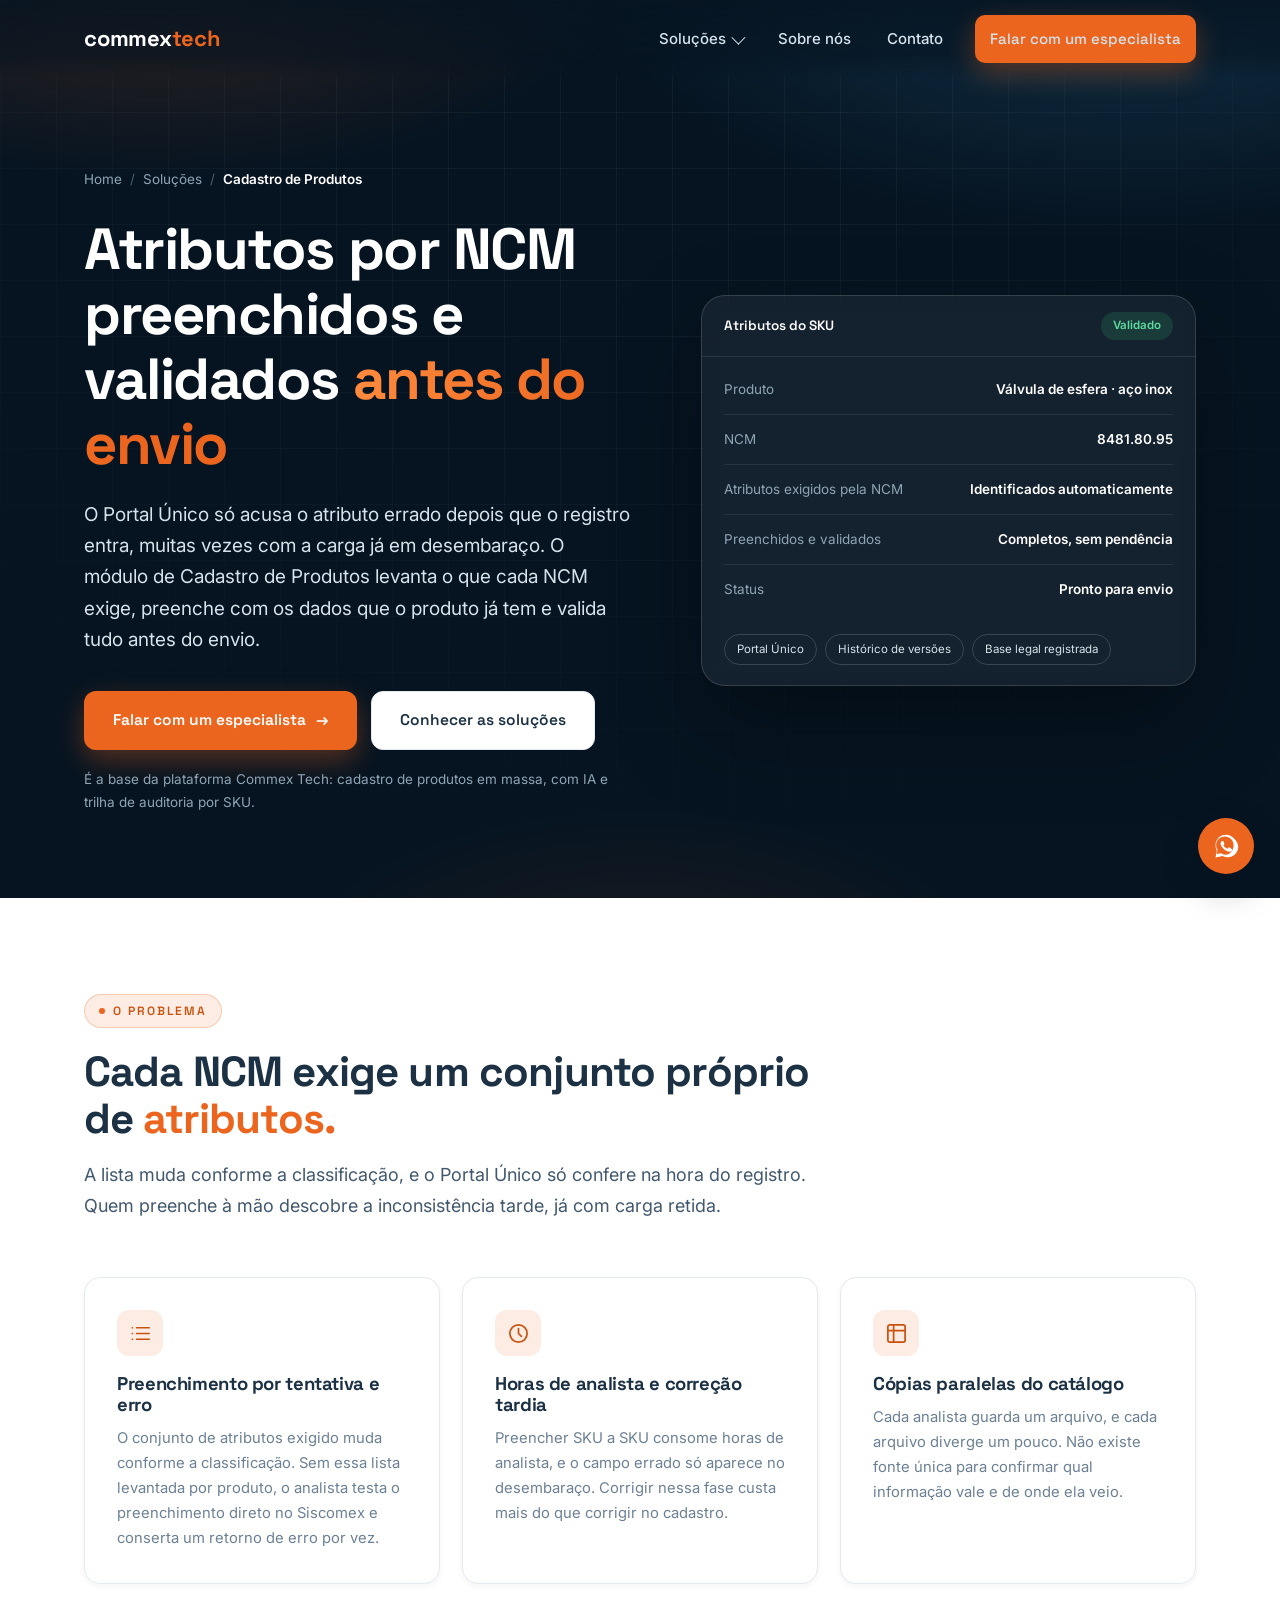
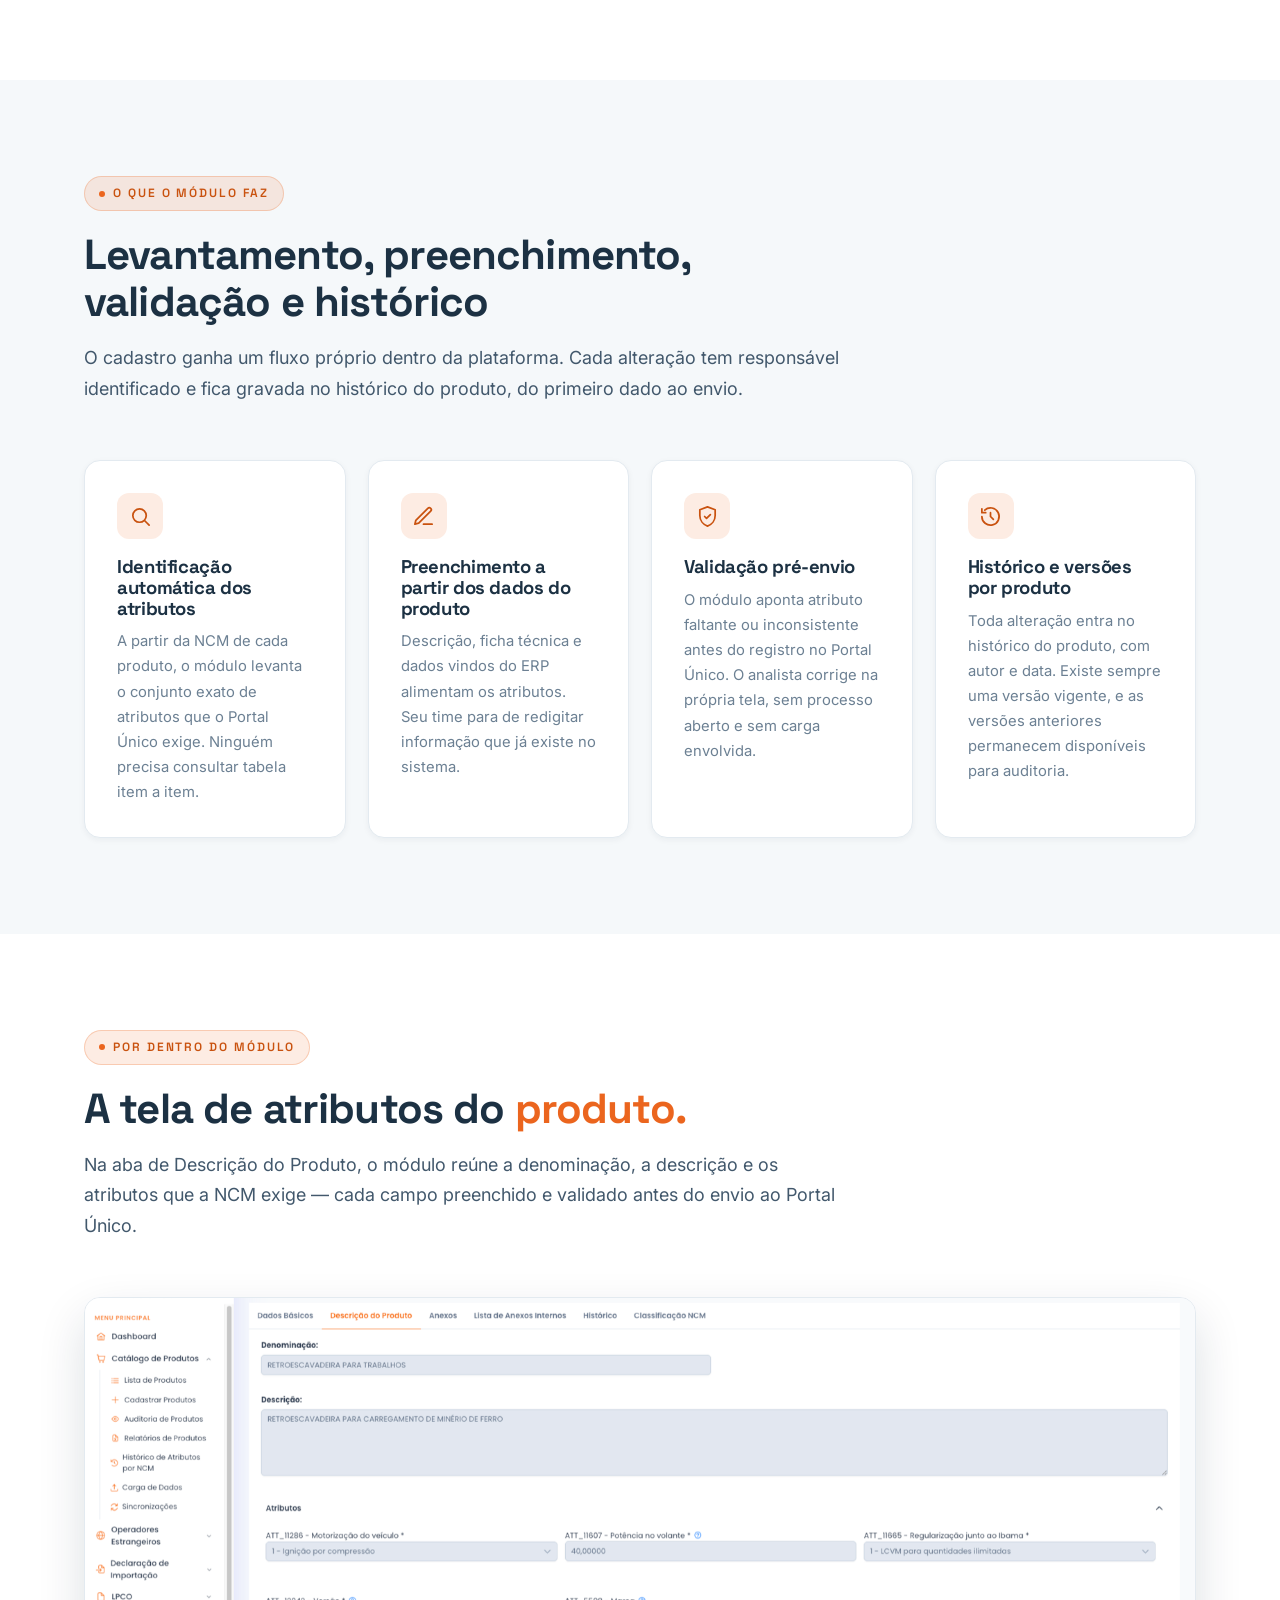
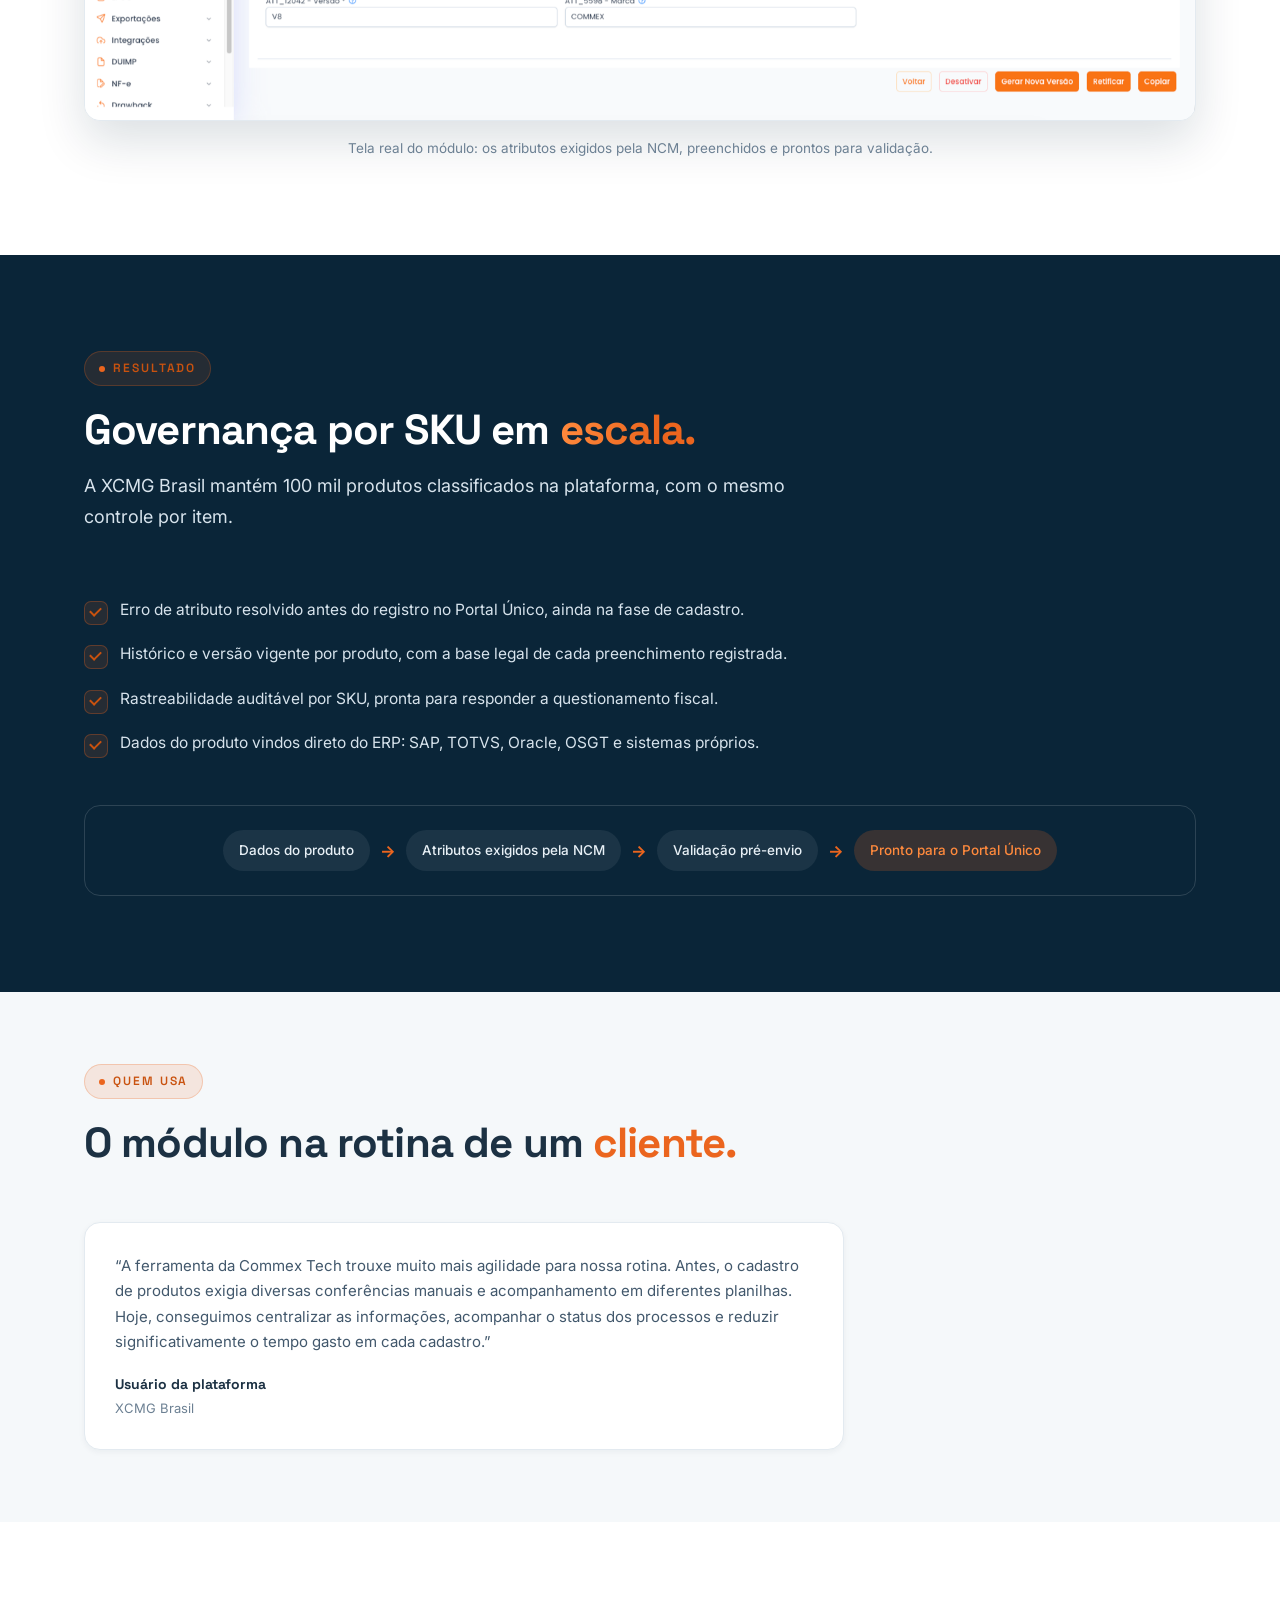
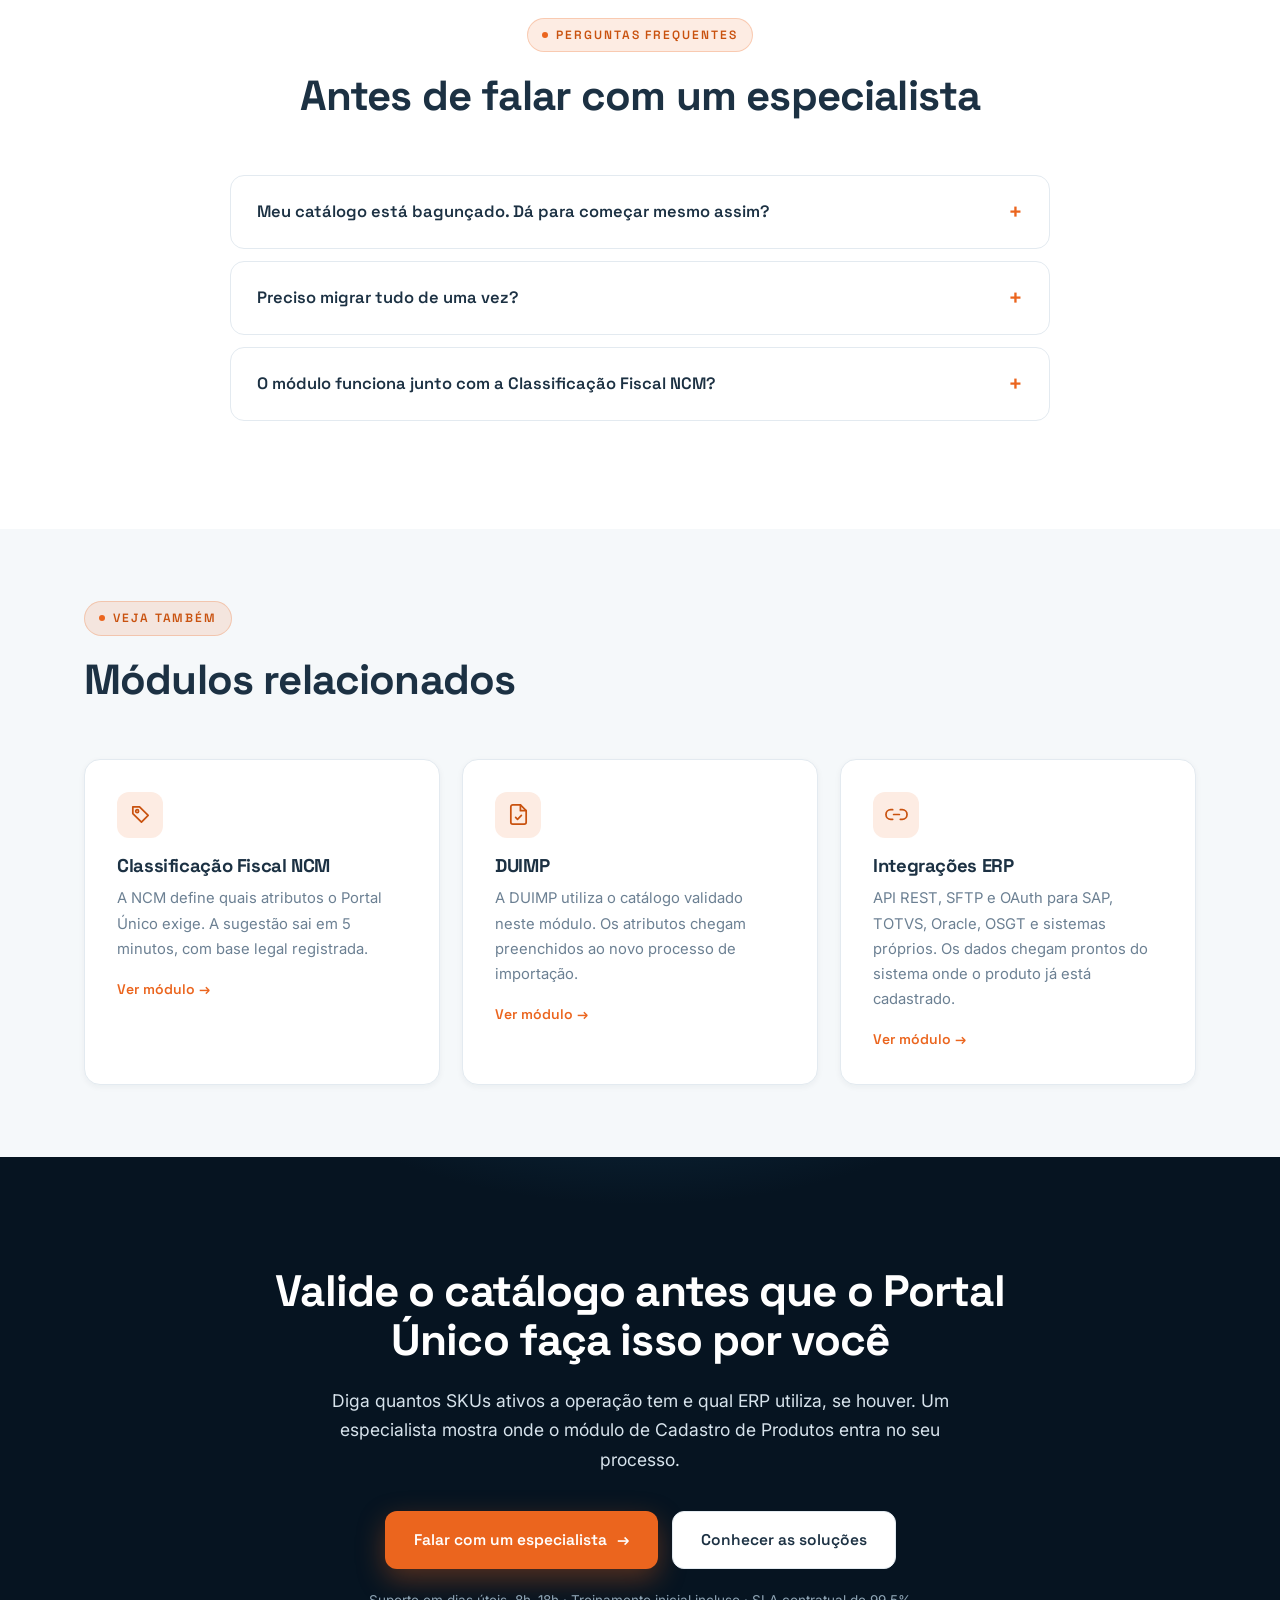
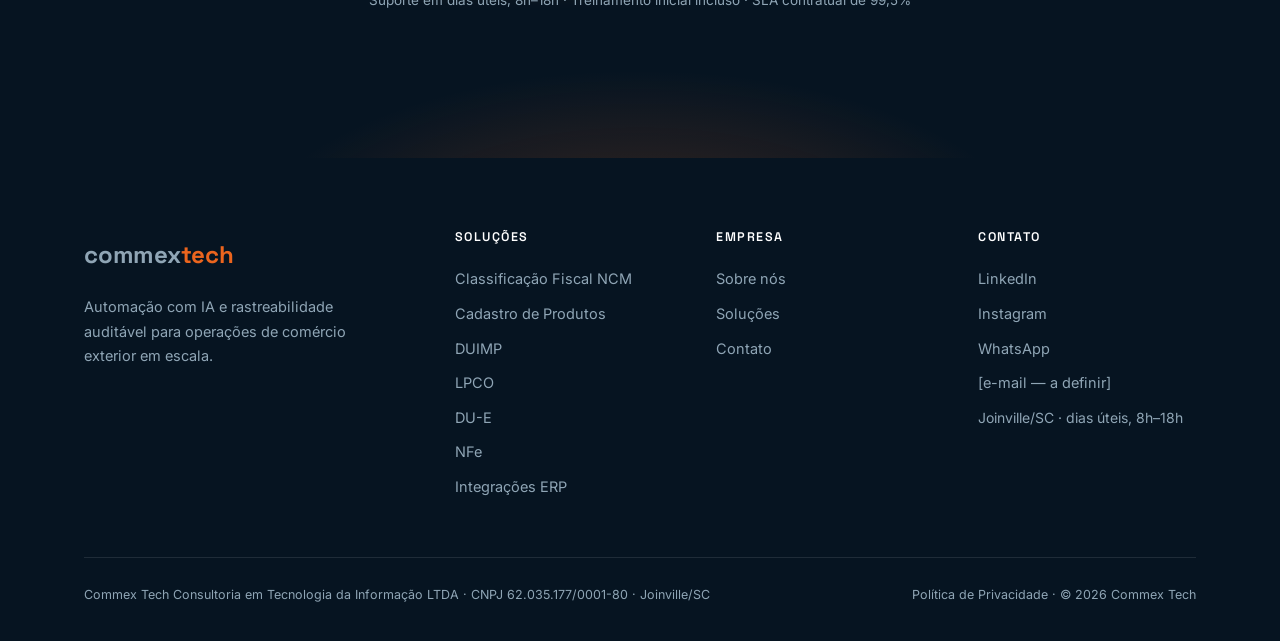
==== commit 4b82b807: "Usa a tela de atributos do produto no lugar do formulario vazio A captura Descricao do Produto (com " ====
--- a/cadastro-de-produtos.html
+++ b/cadastro-de-produtos.html
@@ -135,13 +135,13 @@
   <div class="container">
     <div class="sec-head reveal">
       <span class="eyebrow">Por dentro do módulo</span>
-      <h2>A tela de cadastro do <span class="accent">produto.</span></h2>
-      <p>O cadastro guiado reúne dados básicos, descrição, anexos e histórico por produto. NCM, código interno e fabricante ou operador entram no mesmo fluxo.</p>
-    </div>
-    <figure class="shot crop-top reveal d1">
-      <img src="assets/img/plataforma-cadastro-produto.png" alt="Tela de cadastro de produto na plataforma Commex Tech com abas de dados básicos, descrição, anexos e histórico" loading="lazy">
+      <h2>A tela de atributos do <span class="accent">produto.</span></h2>
+      <p>Na aba de Descrição do Produto, o módulo reúne a denominação, a descrição e os atributos que a NCM exige — cada campo preenchido e validado antes do envio ao Portal Único.</p>
+    </div>
+    <figure class="shot reveal d1">
+      <img src="assets/img/plataforma-cadastro-produto.png" alt="Tela de Descrição do Produto na plataforma Commex Tech, com os atributos exigidos pela NCM preenchidos e validados" loading="lazy">
     </figure>
-    <p class="shot-cap reveal d2">Tela real do módulo: cadastro de produto com versão, situação e modalidade.</p>
+    <p class="shot-cap reveal d2">Tela real do módulo: os atributos exigidos pela NCM, preenchidos e prontos para validação.</p>
   </div>
 </section>
 
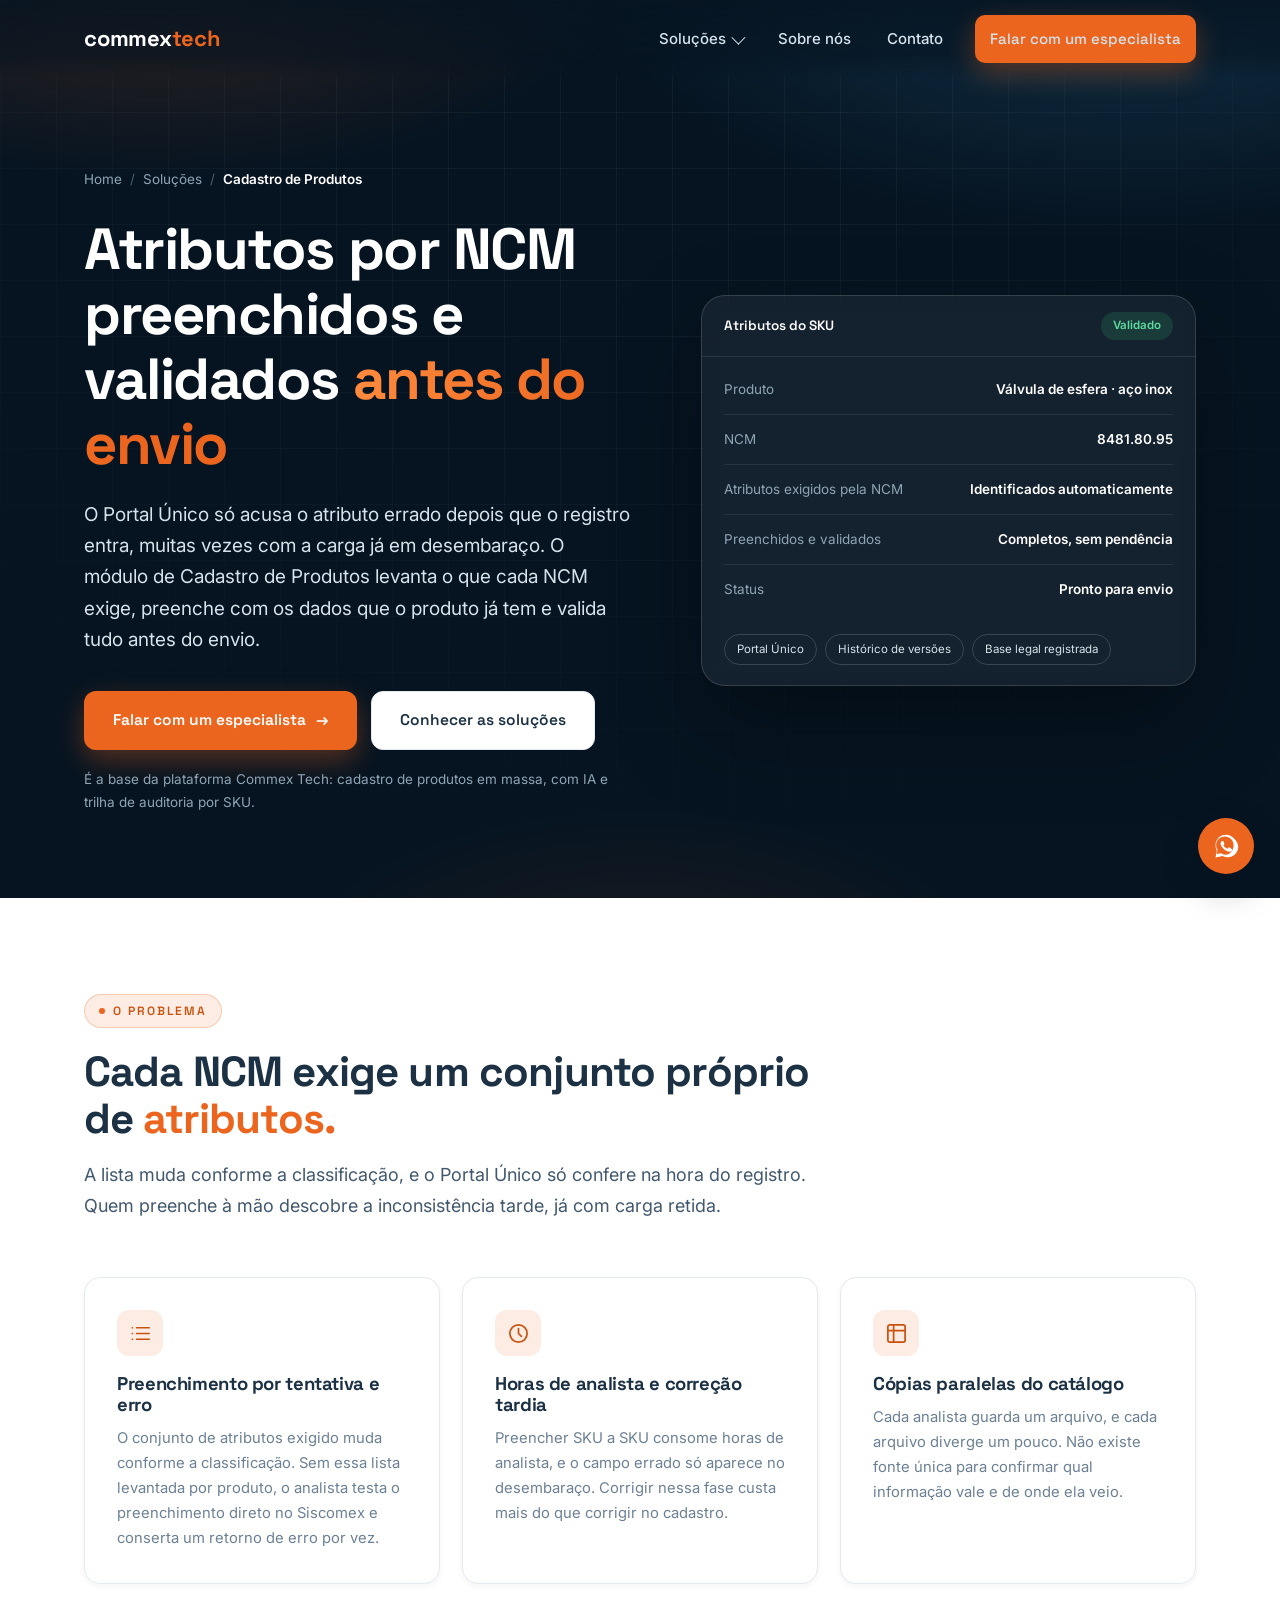
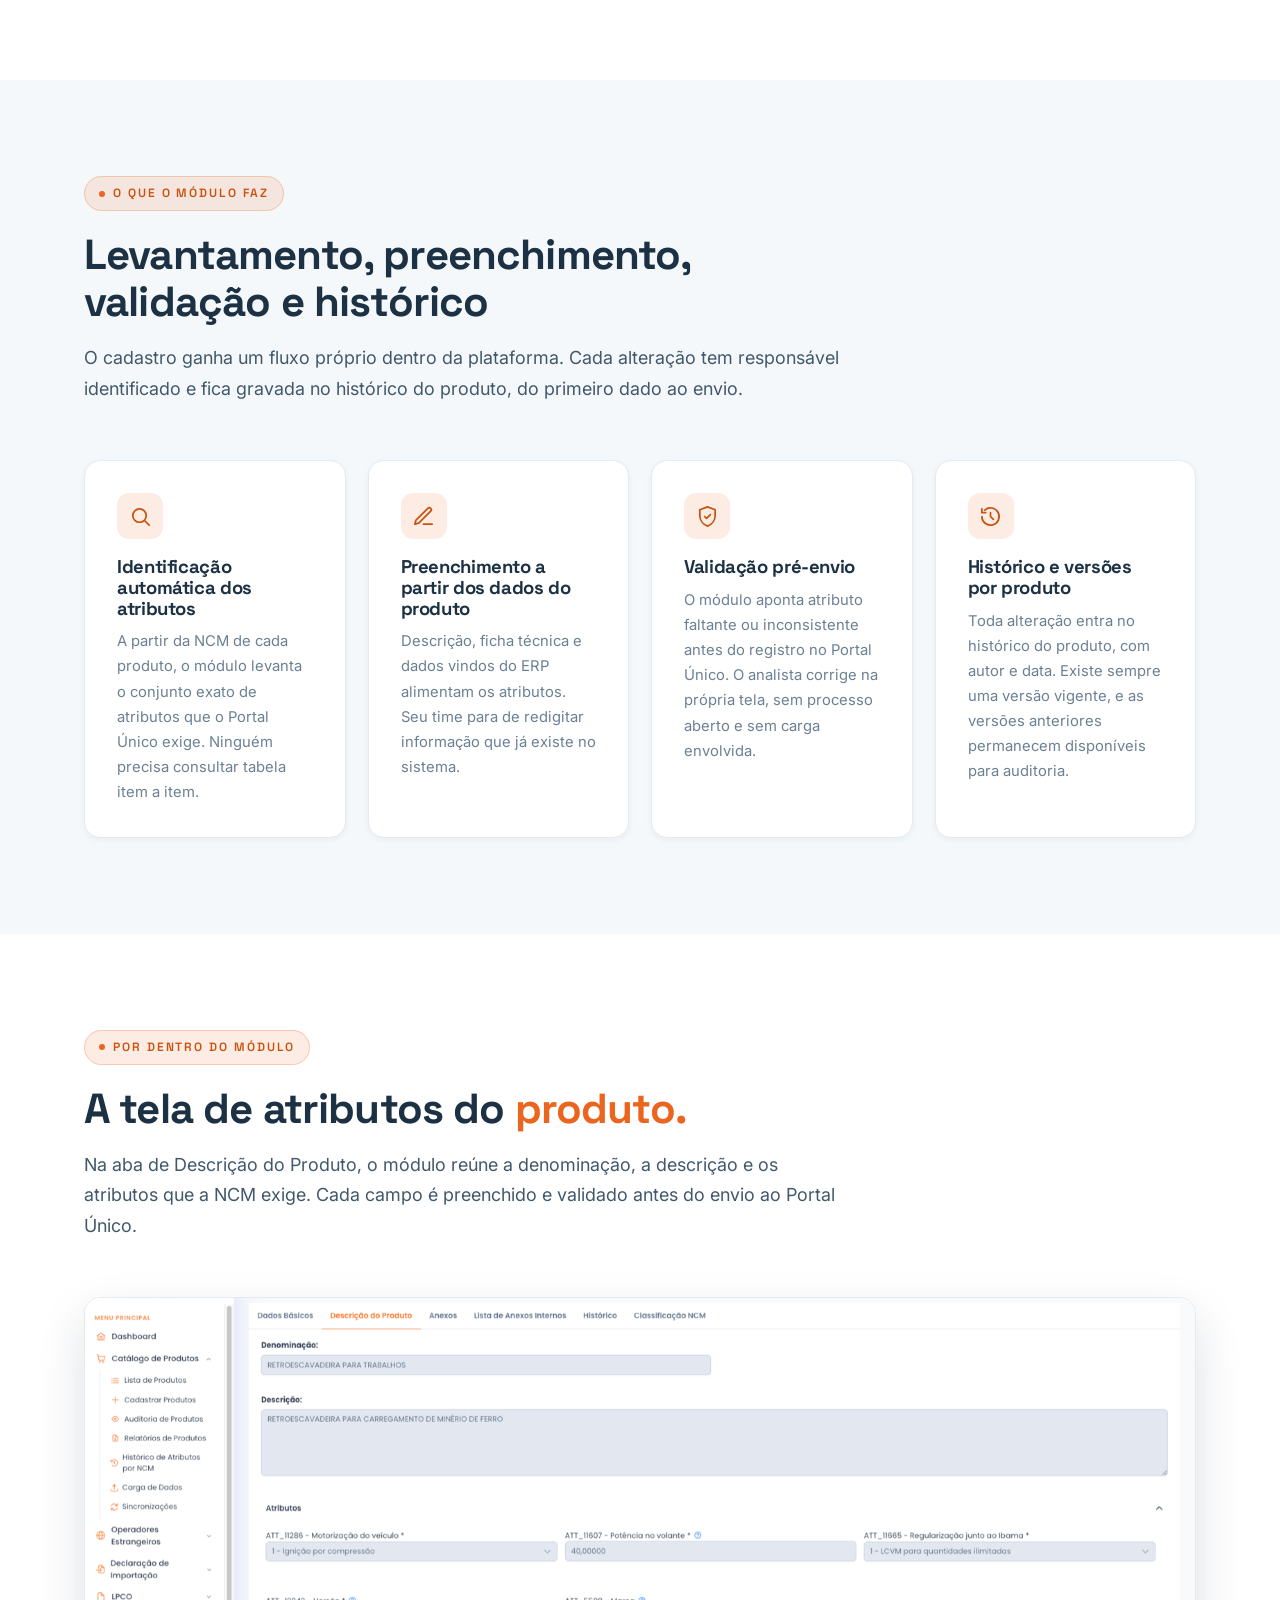
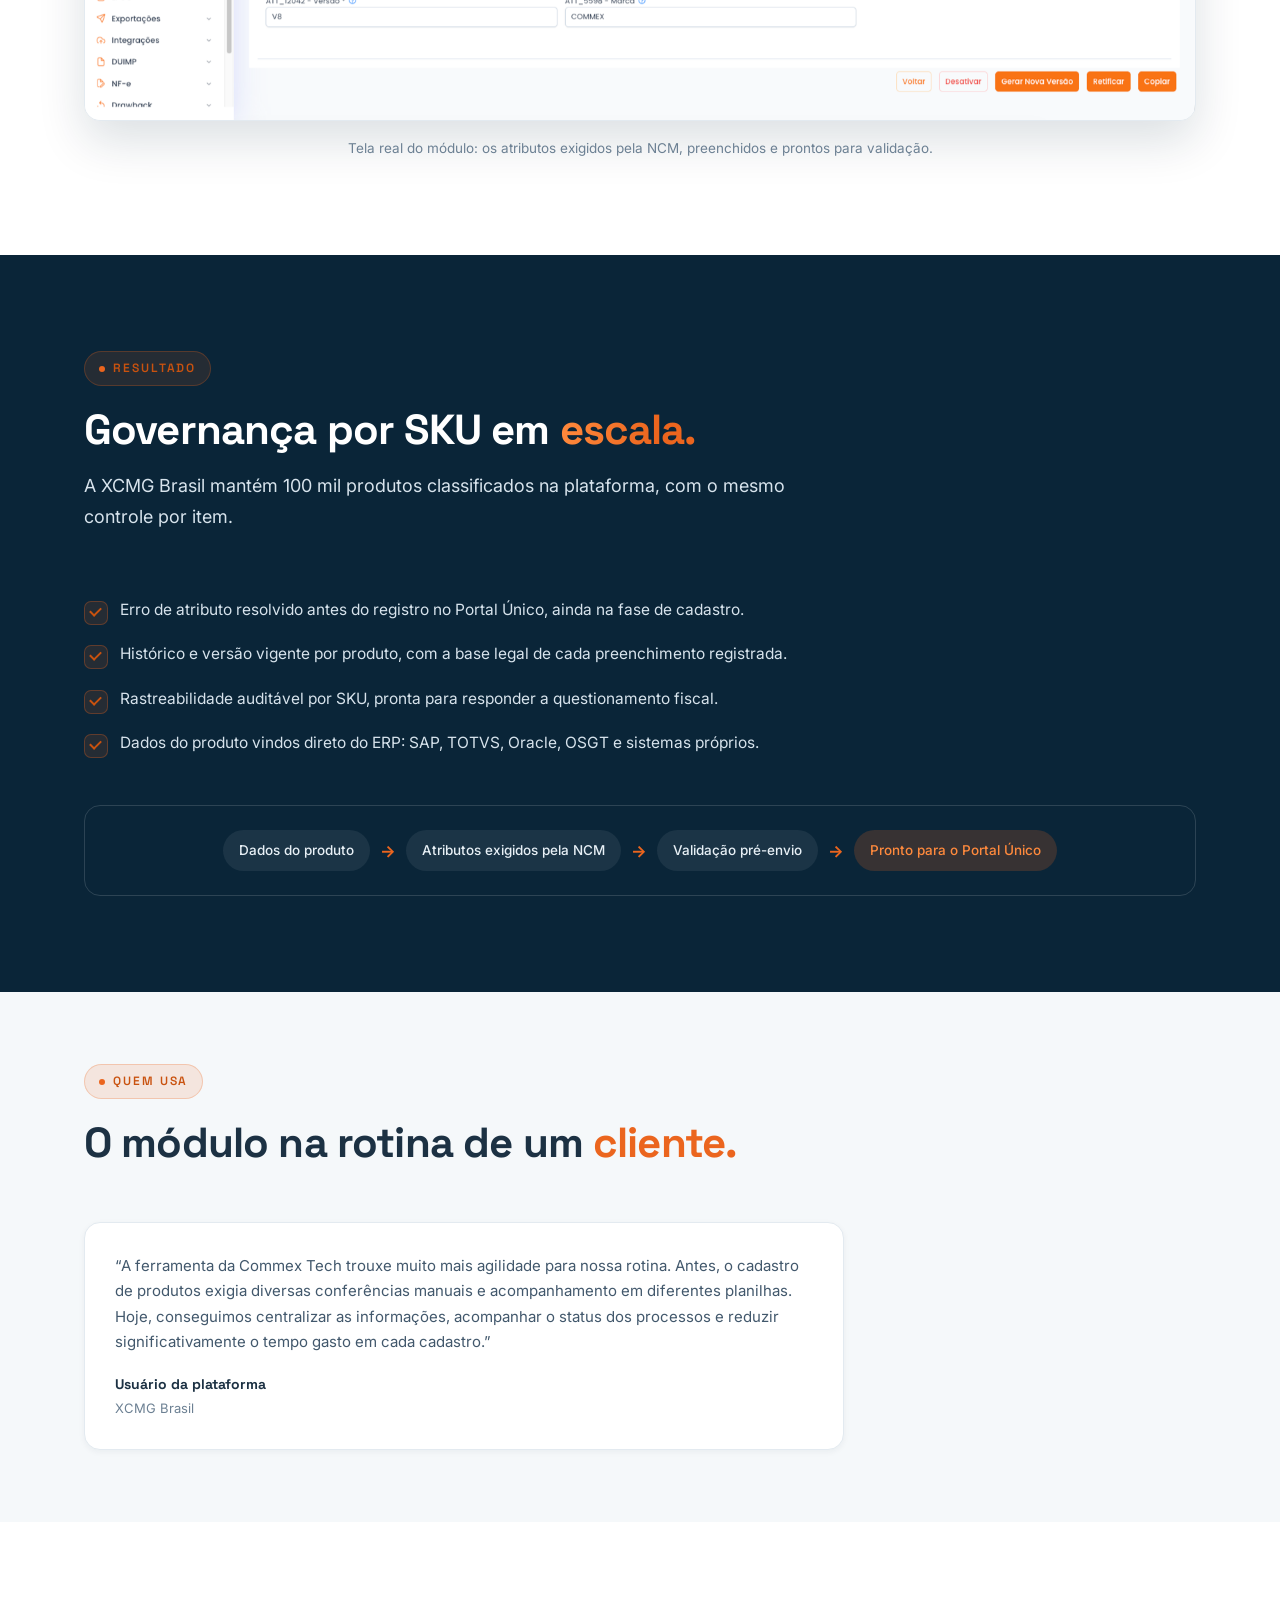
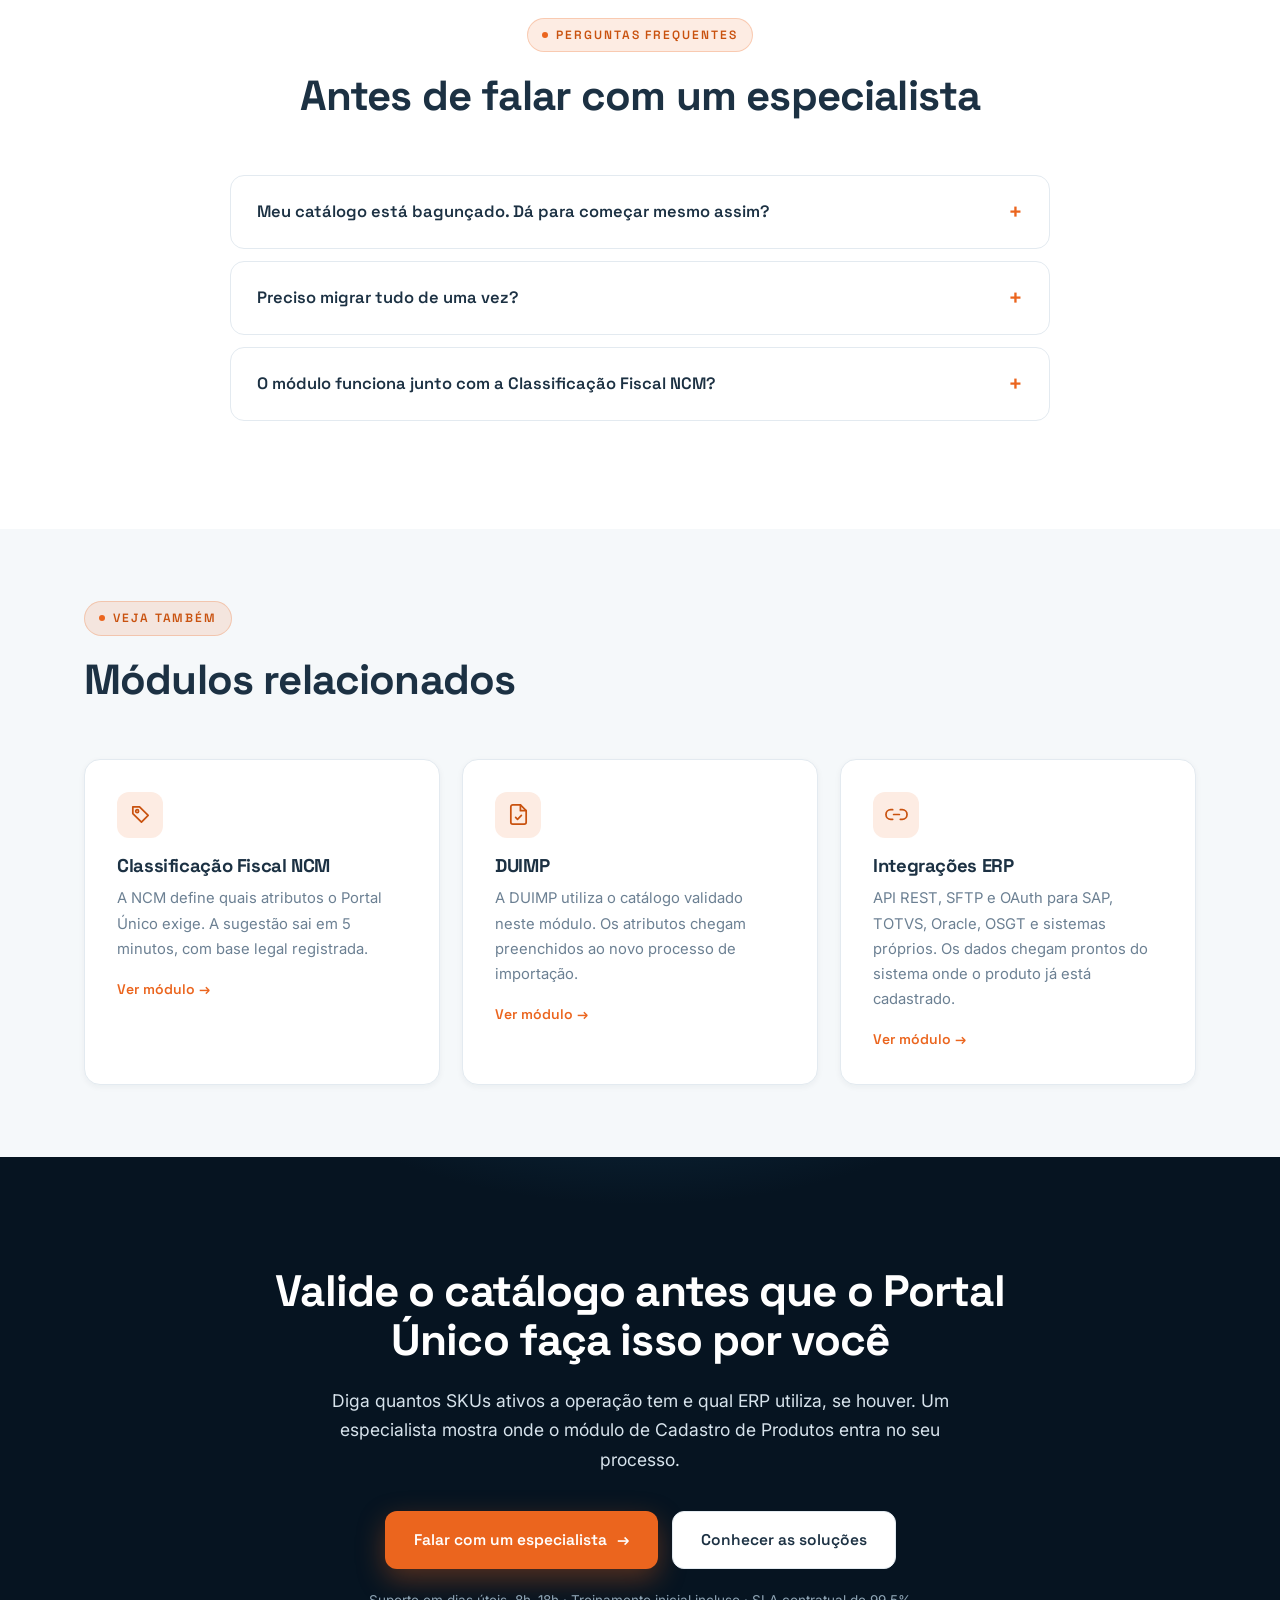
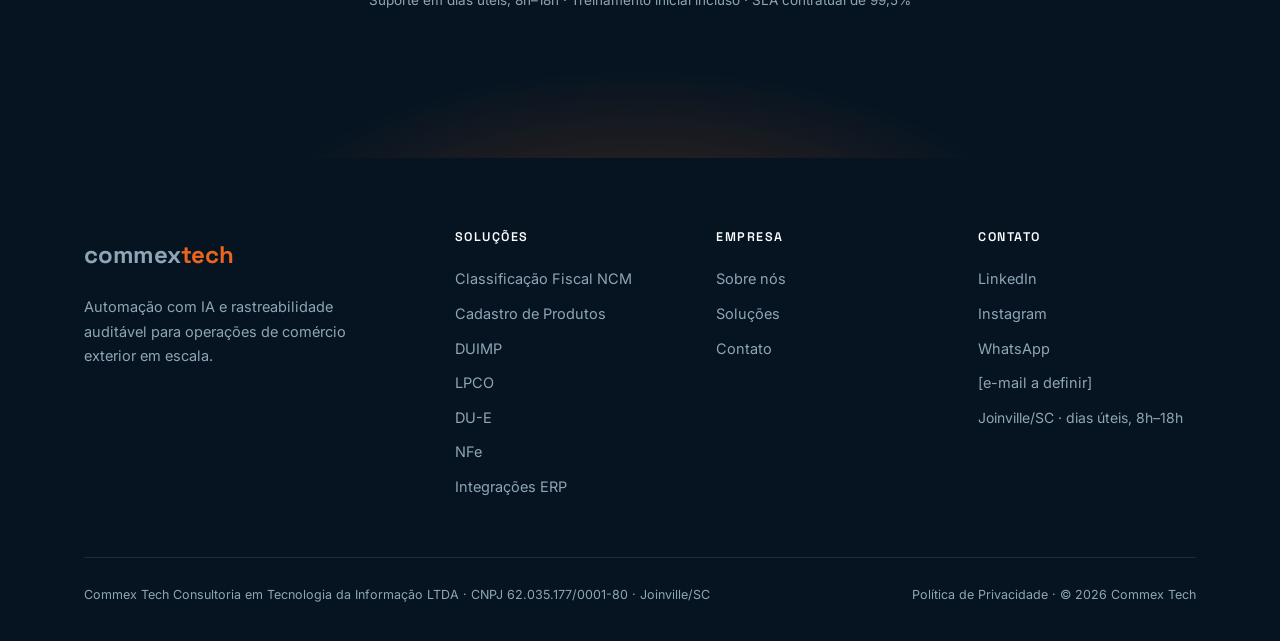
==== commit e675dbb4: "Remove travessoes do corpo (tell de IA); mantem so nos titulos SEO 35 ocorrencias reescritas com pon" ====
--- a/cadastro-de-produtos.html
+++ b/cadastro-de-produtos.html
@@ -28,7 +28,7 @@
           <a class="mega-link" href="du-e.html"><span class="mi"><svg viewBox="0 0 24 24" fill="none" stroke="currentColor" stroke-width="1.8" stroke-linecap="round" stroke-linejoin="round"><rect x="3" y="3" width="18" height="18" rx="4"/><path d="M8 16 16 8"/><path d="M10 8h6v6"/></svg></span><span><b>DU-E</b><small>Exportação com o mesmo padrão de governança</small></span></a>
           <a class="mega-link" href="nfe.html"><span class="mi"><svg viewBox="0 0 24 24" fill="none" stroke="currentColor" stroke-width="1.8" stroke-linecap="round" stroke-linejoin="round"><path d="M6 2h12v20l-3-2-3 2-3-2-3 2V2z"/><path d="M9.5 7.5h5M9.5 11.5h5"/></svg></span><span><b>NFe</b><small>Integração fiscal em sincronia com o comex</small></span></a>
           <a class="mega-link" href="integracoes.html"><span class="mi"><svg viewBox="0 0 24 24" fill="none" stroke="currentColor" stroke-width="1.8" stroke-linecap="round" stroke-linejoin="round"><path d="M9 12h6"/><path d="M8 7H6a5 5 0 0 0 0 10h2"/><path d="M16 7h2a5 5 0 0 1 0 10h-2"/></svg></span><span><b>Integrações ERP</b><small>SAP, TOTVS, Oracle, OSGT e sistemas próprios</small></span></a>
-          <div class="mega-foot"><span style="font-size:12.5px;color:var(--muted)">Plataforma modular — contrate o que a operação pede</span><a href="solucoes.html">Ver todas as soluções →</a></div>
+          <div class="mega-foot"><span style="font-size:12.5px;color:var(--muted)">Plataforma modular: contrate só o que a operação pede</span><a href="solucoes.html">Ver todas as soluções →</a></div>
         </div>
       </div>
       <a href="sobre.html">Sobre nós</a>
@@ -136,7 +136,7 @@
     <div class="sec-head reveal">
       <span class="eyebrow">Por dentro do módulo</span>
       <h2>A tela de atributos do <span class="accent">produto.</span></h2>
-      <p>Na aba de Descrição do Produto, o módulo reúne a denominação, a descrição e os atributos que a NCM exige — cada campo preenchido e validado antes do envio ao Portal Único.</p>
+      <p>Na aba de Descrição do Produto, o módulo reúne a denominação, a descrição e os atributos que a NCM exige. Cada campo é preenchido e validado antes do envio ao Portal Único.</p>
     </div>
     <figure class="shot reveal d1">
       <img src="assets/img/plataforma-cadastro-produto.png" alt="Tela de Descrição do Produto na plataforma Commex Tech, com os atributos exigidos pela NCM preenchidos e validados" loading="lazy">
@@ -279,7 +279,7 @@
         <a href="https://linkedin.com/company/commex-tech/" target="_blank" rel="noopener">LinkedIn</a>
         <a href="https://instagram.com/commex.tech" target="_blank" rel="noopener">Instagram</a>
         <a href="#">WhatsApp</a>
-        <a href="#">[e-mail — a definir]</a>
+        <a href="#">[e-mail a definir]</a>
         <span style="font-size:14px;display:block;padding:5px 0">Joinville/SC · dias úteis, 8h–18h</span>
       </div>
     </div>
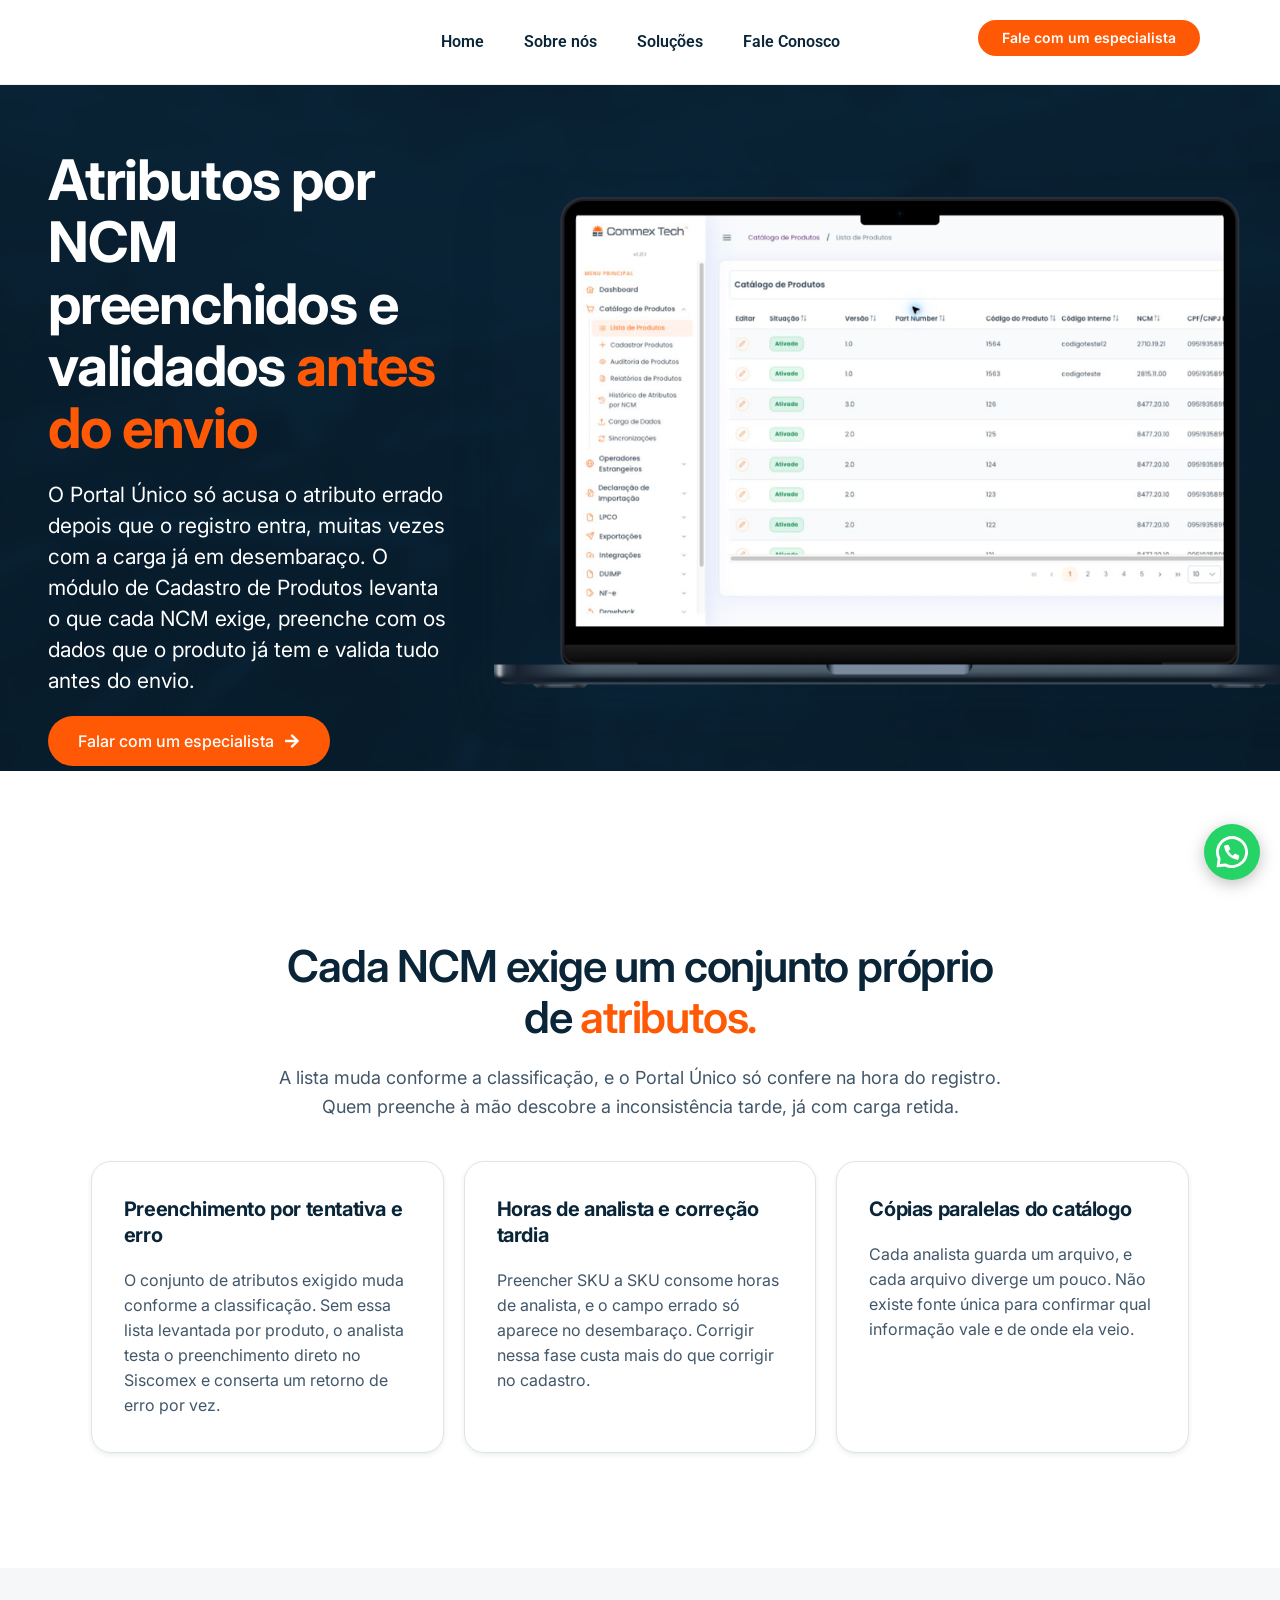
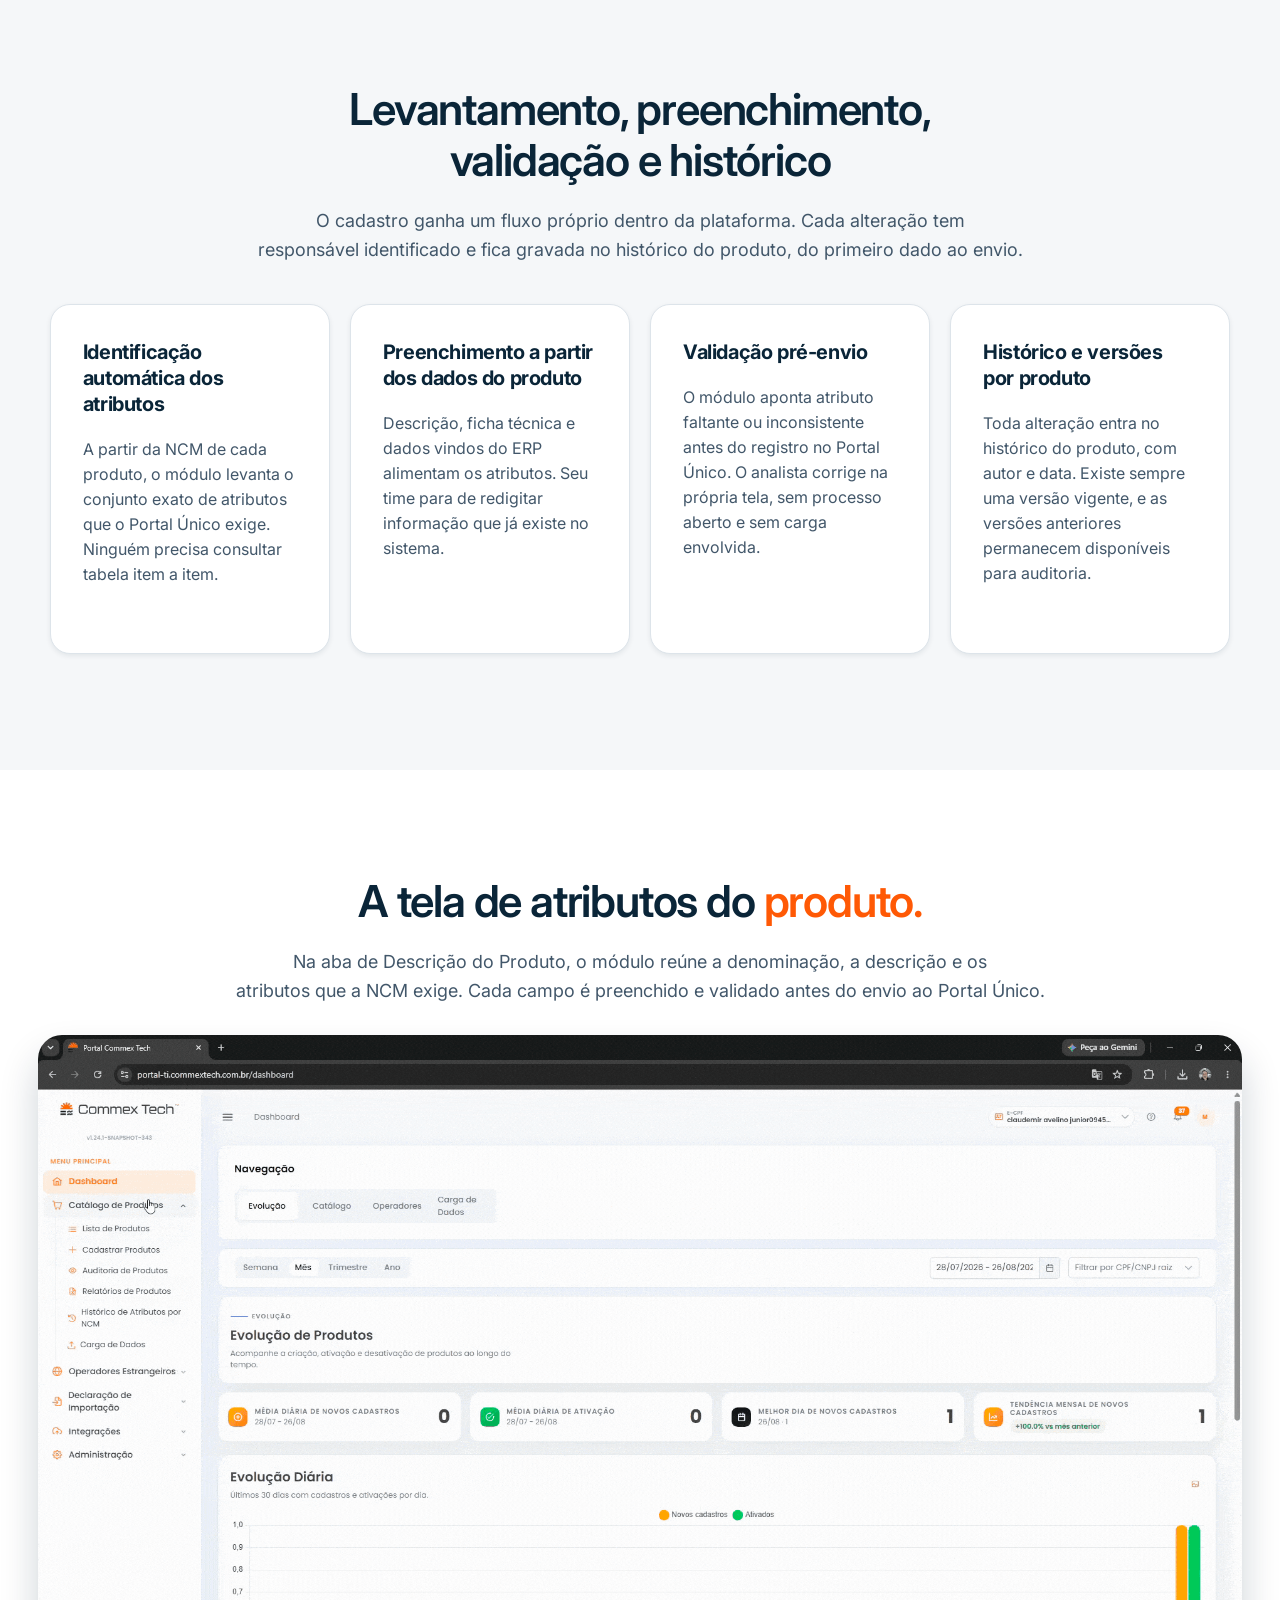
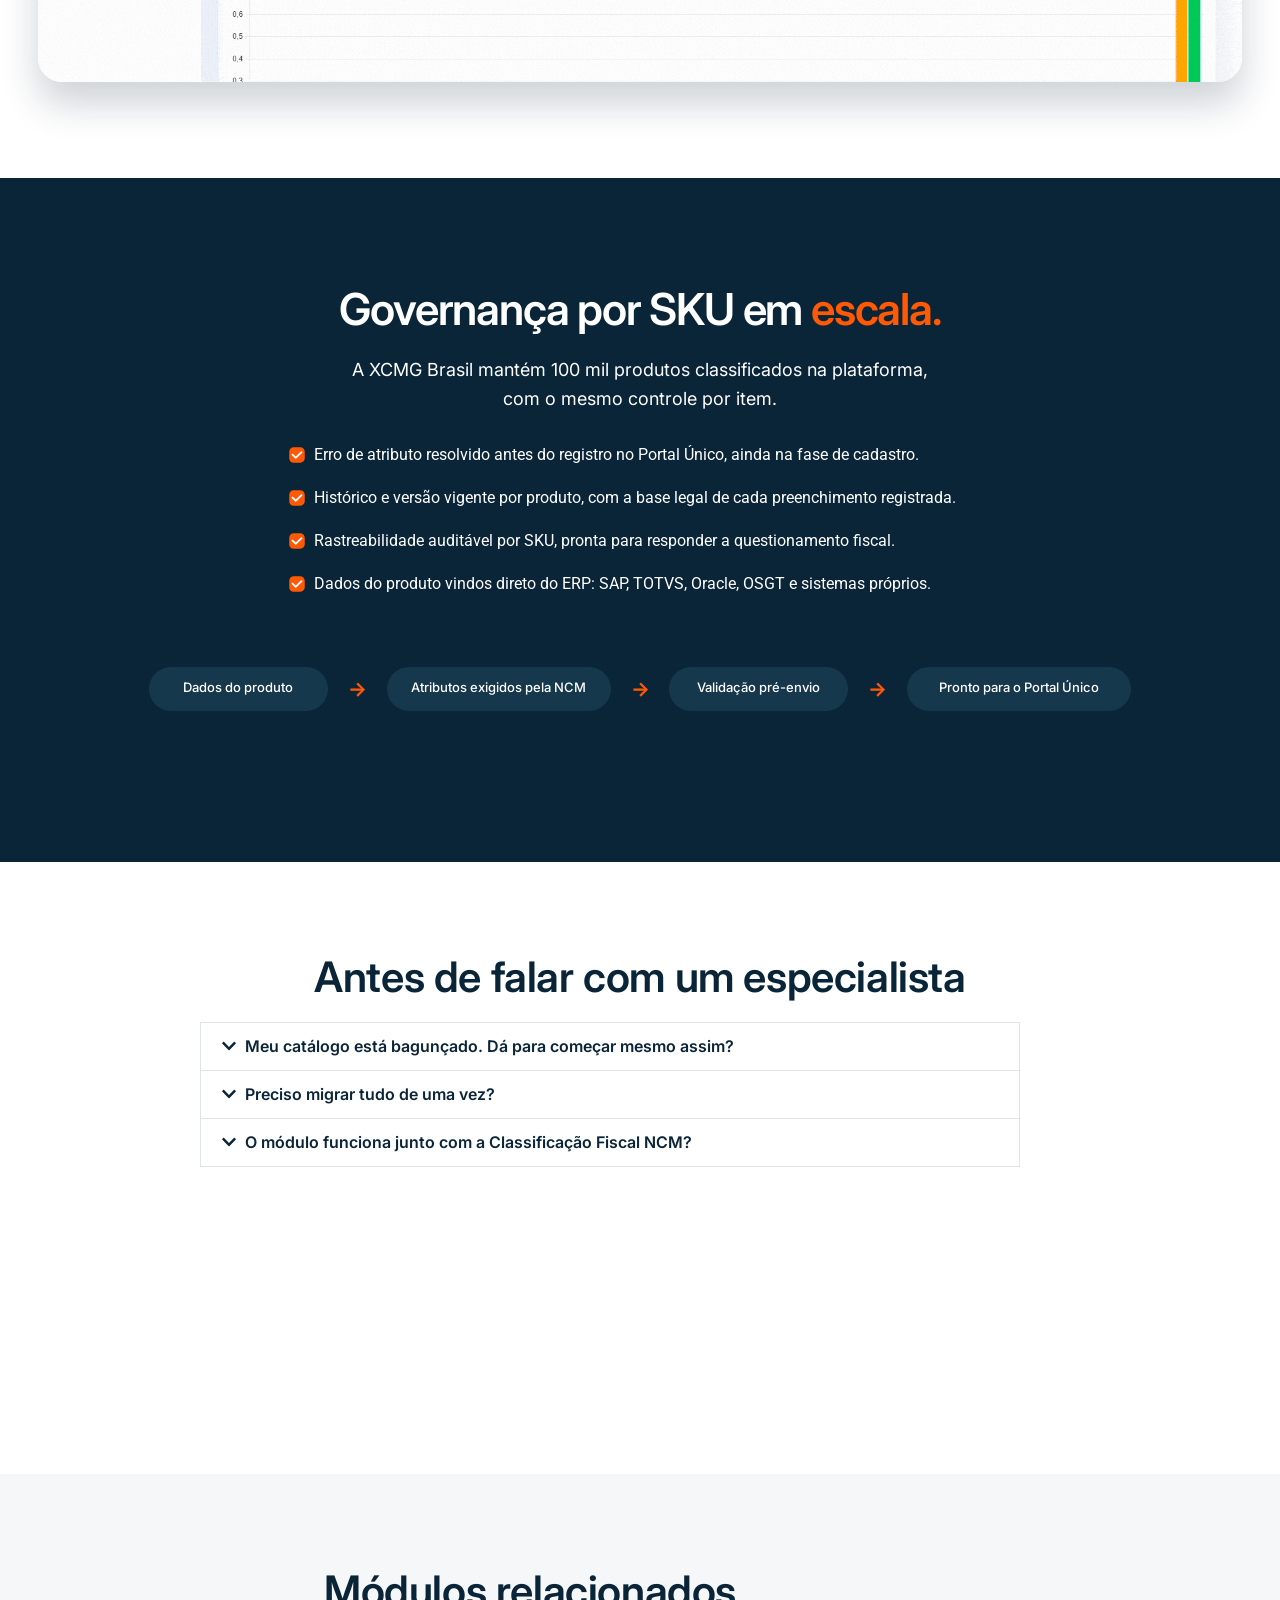
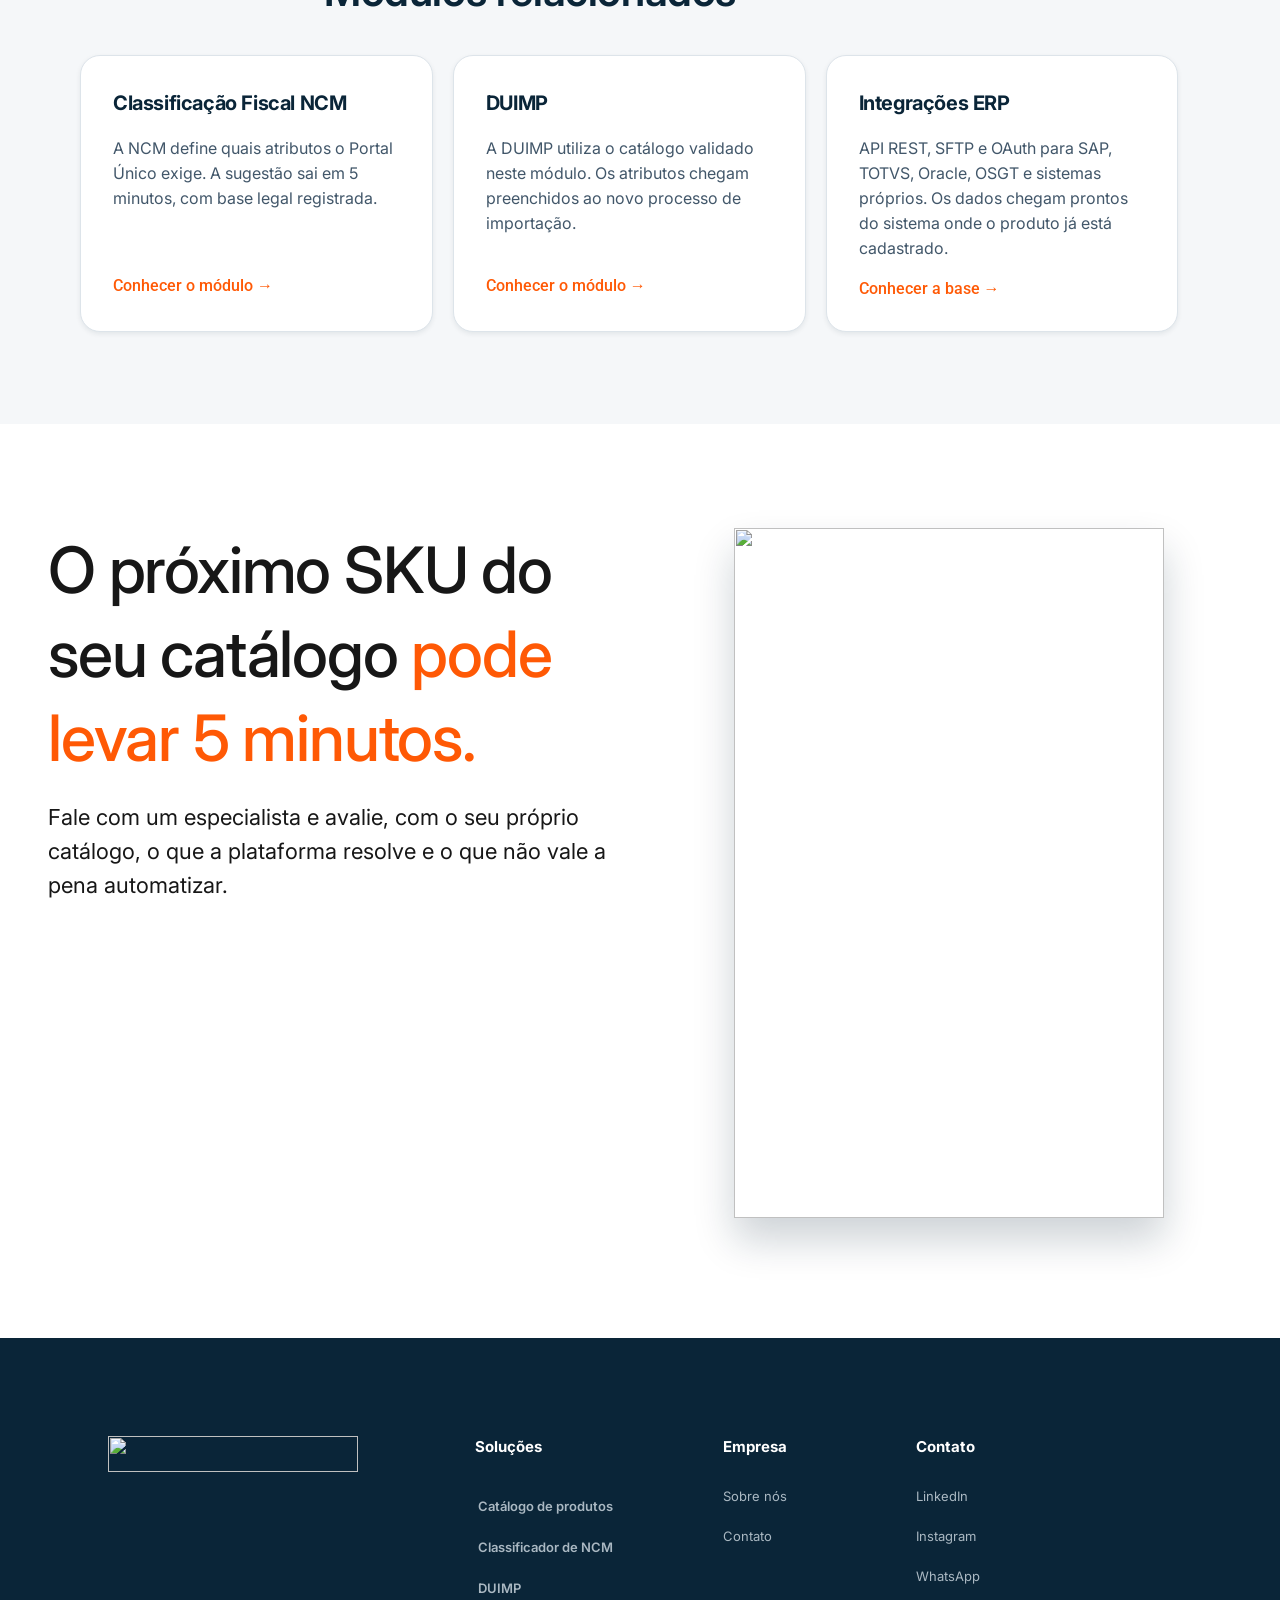
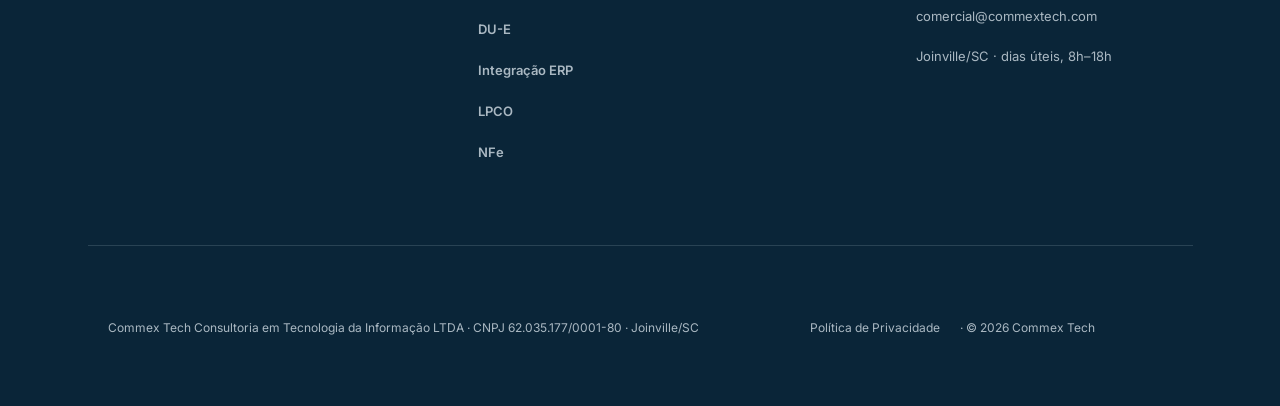
==== commit 58c7da5e: "Substitui o protótipo pelo site do designer (WP/Elementor) em versão estática Espelha as 10 páginas " ====
--- a/cadastro-de-produtos.html
+++ b/cadastro-de-produtos.html
@@ -1,296 +1,544 @@
-<!DOCTYPE html>
+<!doctype html>
 <html lang="pt-BR">
 <head>
-<meta charset="UTF-8">
-<meta name="viewport" content="width=device-width, initial-scale=1.0">
-<title>Cadastro de Produtos no Portal Único — Commex Tech</title>
-<meta name="description" content="Atributos exigidos por NCM, preenchidos com os dados do produto e validados antes do envio ao Portal Único. Com histórico e versões por SKU.">
-<link rel="preconnect" href="https://fonts.googleapis.com">
-<link rel="preconnect" href="https://fonts.gstatic.com" crossorigin>
-<link href="https://fonts.googleapis.com/css2?family=Space+Grotesk:wght@500;600;700&family=Inter:wght@400;500;600&display=swap" rel="stylesheet">
-<link rel="stylesheet" href="assets/css/style.css">
-<script src="assets/js/main.js" defer></script>
+	<meta charset="UTF-8">
+	<meta name="viewport" content="width=device-width, initial-scale=1">
+	<title>Catálogo de Produtos — Commex Tech</title>
+<meta name="description" content="Cadastro de produtos em massa, atributos do Portal Único validados antes do envio e trilha de auditoria por SKU.">
+<style id="wp-img-auto-sizes-contain-inline-css">
+img:is([sizes=auto i],[sizes^="auto," i]){contain-intrinsic-size:3000px 1500px}
+/*# sourceURL=wp-img-auto-sizes-contain-inline-css */
+</style>
+<style id="global-styles-inline-css">
+:root{--wp--preset--aspect-ratio--square: 1;--wp--preset--aspect-ratio--4-3: 4/3;--wp--preset--aspect-ratio--3-4: 3/4;--wp--preset--aspect-ratio--3-2: 3/2;--wp--preset--aspect-ratio--2-3: 2/3;--wp--preset--aspect-ratio--16-9: 16/9;--wp--preset--aspect-ratio--9-16: 9/16;--wp--preset--color--black: #000000;--wp--preset--color--cyan-bluish-gray: #abb8c3;--wp--preset--color--white: #ffffff;--wp--preset--color--pale-pink: #f78da7;--wp--preset--color--vivid-red: #cf2e2e;--wp--preset--color--luminous-vivid-orange: #ff6900;--wp--preset--color--luminous-vivid-amber: #fcb900;--wp--preset--color--light-green-cyan: #7bdcb5;--wp--preset--color--vivid-green-cyan: #00d084;--wp--preset--color--pale-cyan-blue: #8ed1fc;--wp--preset--color--vivid-cyan-blue: #0693e3;--wp--preset--color--vivid-purple: #9b51e0;--wp--preset--gradient--vivid-cyan-blue-to-vivid-purple: linear-gradient(135deg,rgb(6,147,227) 0%,rgb(155,81,224) 100%);--wp--preset--gradient--light-green-cyan-to-vivid-green-cyan: linear-gradient(135deg,rgb(122,220,180) 0%,rgb(0,208,130) 100%);--wp--preset--gradient--luminous-vivid-amber-to-luminous-vivid-orange: linear-gradient(135deg,rgb(252,185,0) 0%,rgb(255,105,0) 100%);--wp--preset--gradient--luminous-vivid-orange-to-vivid-red: linear-gradient(135deg,rgb(255,105,0) 0%,rgb(207,46,46) 100%);--wp--preset--gradient--very-light-gray-to-cyan-bluish-gray: linear-gradient(135deg,rgb(238,238,238) 0%,rgb(169,184,195) 100%);--wp--preset--gradient--cool-to-warm-spectrum: linear-gradient(135deg,rgb(74,234,220) 0%,rgb(151,120,209) 20%,rgb(207,42,186) 40%,rgb(238,44,130) 60%,rgb(251,105,98) 80%,rgb(254,248,76) 100%);--wp--preset--gradient--blush-light-purple: linear-gradient(135deg,rgb(255,206,236) 0%,rgb(152,150,240) 100%);--wp--preset--gradient--blush-bordeaux: linear-gradient(135deg,rgb(254,205,165) 0%,rgb(254,45,45) 50%,rgb(107,0,62) 100%);--wp--preset--gradient--luminous-dusk: linear-gradient(135deg,rgb(255,203,112) 0%,rgb(199,81,192) 50%,rgb(65,88,208) 100%);--wp--preset--gradient--pale-ocean: linear-gradient(135deg,rgb(255,245,203) 0%,rgb(182,227,212) 50%,rgb(51,167,181) 100%);--wp--preset--gradient--electric-grass: linear-gradient(135deg,rgb(202,248,128) 0%,rgb(113,206,126) 100%);--wp--preset--gradient--midnight: linear-gradient(135deg,rgb(2,3,129) 0%,rgb(40,116,252) 100%);--wp--preset--font-size--small: 13px;--wp--preset--font-size--medium: 20px;--wp--preset--font-size--large: 36px;--wp--preset--font-size--x-large: 42px;--wp--preset--spacing--20: 0.44rem;--wp--preset--spacing--30: 0.67rem;--wp--preset--spacing--40: 1rem;--wp--preset--spacing--50: 1.5rem;--wp--preset--spacing--60: 2.25rem;--wp--preset--spacing--70: 3.38rem;--wp--preset--spacing--80: 5.06rem;--wp--preset--shadow--natural: 6px 6px 9px rgba(0, 0, 0, 0.2);--wp--preset--shadow--deep: 12px 12px 50px rgba(0, 0, 0, 0.4);--wp--preset--shadow--sharp: 6px 6px 0px rgba(0, 0, 0, 0.2);--wp--preset--shadow--outlined: 6px 6px 0px -3px rgb(255, 255, 255), 6px 6px rgb(0, 0, 0);--wp--preset--shadow--crisp: 6px 6px 0px rgb(0, 0, 0);}.wp-block-button{--wp--preset--dimension--25: 25%;--wp--preset--dimension--50: 50%;--wp--preset--dimension--75: 75%;--wp--preset--dimension--100: 100%;}:root { --wp--style--global--content-size: 800px;--wp--style--global--wide-size: 1200px; }:where(body) { margin: 0; }.wp-site-blocks > .alignleft { float: left; margin-right: 2em; }.wp-site-blocks > .alignright { float: right; margin-left: 2em; }.wp-site-blocks > .aligncenter { justify-content: center; margin-left: auto; margin-right: auto; }:where(.wp-site-blocks) > * { margin-block-start: 24px; margin-block-end: 0; }:where(.wp-site-blocks) > :first-child { margin-block-start: 0; }:where(.wp-site-blocks) > :last-child { margin-block-end: 0; }:root { --wp--style--block-gap: 24px; }:root :where(.is-layout-flow) > :first-child{margin-block-start: 0;}:root :where(.is-layout-flow) > :last-child{margin-block-end: 0;}:root :where(.is-layout-flow) > *{margin-block-start: 24px;margin-block-end: 0;}:root :where(.is-layout-constrained) > :first-child{margin-block-start: 0;}:root :where(.is-layout-constrained) > :last-child{margin-block-end: 0;}:root :where(.is-layout-constrained) > *{margin-block-start: 24px;margin-block-end: 0;}:root :where(.is-layout-flex){gap: 24px;}:root :where(.is-layout-grid){gap: 24px;}.is-layout-flow > .alignleft{float: left;margin-inline-start: 0;margin-inline-end: 2em;}.is-layout-flow > .alignright{float: right;margin-inline-start: 2em;margin-inline-end: 0;}.is-layout-flow > .aligncenter{margin-left: auto !important;margin-right: auto !important;}.is-layout-constrained > .alignleft{float: left;margin-inline-start: 0;margin-inline-end: 2em;}.is-layout-constrained > .alignright{float: right;margin-inline-start: 2em;margin-inline-end: 0;}.is-layout-constrained > .aligncenter{margin-left: auto !important;margin-right: auto !important;}.is-layout-constrained > :where(:not(.alignleft):not(.alignright):not(.alignfull)){max-width: var(--wp--style--global--content-size);margin-left: auto !important;margin-right: auto !important;}.is-layout-constrained > .alignwide{max-width: var(--wp--style--global--wide-size);}body .is-layout-flex{display: flex;}.is-layout-flex{flex-wrap: wrap;align-items: center;}.is-layout-flex > :is(*, div){margin: 0;}body .is-layout-grid{display: grid;}.is-layout-grid > :is(*, div){margin: 0;}body{padding-top: 0px;padding-right: 0px;padding-bottom: 0px;padding-left: 0px;}:root :where(.wp-element-button, .wp-block-button__link){background-color: #32373c;border-width: 0;color: #fff;font-family: inherit;font-size: inherit;font-style: inherit;font-weight: inherit;letter-spacing: inherit;line-height: inherit;padding-top: calc(0.667em + 2px);padding-right: calc(1.333em + 2px);padding-bottom: calc(0.667em + 2px);padding-left: calc(1.333em + 2px);text-decoration: none;text-transform: inherit;}.has-black-color{color: var(--wp--preset--color--black) !important;}.has-cyan-bluish-gray-color{color: var(--wp--preset--color--cyan-bluish-gray) !important;}.has-white-color{color: var(--wp--preset--color--white) !important;}.has-pale-pink-color{color: var(--wp--preset--color--pale-pink) !important;}.has-vivid-red-color{color: var(--wp--preset--color--vivid-red) !important;}.has-luminous-vivid-orange-color{color: var(--wp--preset--color--luminous-vivid-orange) !important;}.has-luminous-vivid-amber-color{color: var(--wp--preset--color--luminous-vivid-amber) !important;}.has-light-green-cyan-color{color: var(--wp--preset--color--light-green-cyan) !important;}.has-vivid-green-cyan-color{color: var(--wp--preset--color--vivid-green-cyan) !important;}.has-pale-cyan-blue-color{color: var(--wp--preset--color--pale-cyan-blue) !important;}.has-vivid-cyan-blue-color{color: var(--wp--preset--color--vivid-cyan-blue) !important;}.has-vivid-purple-color{color: var(--wp--preset--color--vivid-purple) !important;}.has-black-background-color{background-color: var(--wp--preset--color--black) !important;}.has-cyan-bluish-gray-background-color{background-color: var(--wp--preset--color--cyan-bluish-gray) !important;}.has-white-background-color{background-color: var(--wp--preset--color--white) !important;}.has-pale-pink-background-color{background-color: var(--wp--preset--color--pale-pink) !important;}.has-vivid-red-background-color{background-color: var(--wp--preset--color--vivid-red) !important;}.has-luminous-vivid-orange-background-color{background-color: var(--wp--preset--color--luminous-vivid-orange) !important;}.has-luminous-vivid-amber-background-color{background-color: var(--wp--preset--color--luminous-vivid-amber) !important;}.has-light-green-cyan-background-color{background-color: var(--wp--preset--color--light-green-cyan) !important;}.has-vivid-green-cyan-background-color{background-color: var(--wp--preset--color--vivid-green-cyan) !important;}.has-pale-cyan-blue-background-color{background-color: var(--wp--preset--color--pale-cyan-blue) !important;}.has-vivid-cyan-blue-background-color{background-color: var(--wp--preset--color--vivid-cyan-blue) !important;}.has-vivid-purple-background-color{background-color: var(--wp--preset--color--vivid-purple) !important;}.has-black-border-color{border-color: var(--wp--preset--color--black) !important;}.has-cyan-bluish-gray-border-color{border-color: var(--wp--preset--color--cyan-bluish-gray) !important;}.has-white-border-color{border-color: var(--wp--preset--color--white) !important;}.has-pale-pink-border-color{border-color: var(--wp--preset--color--pale-pink) !important;}.has-vivid-red-border-color{border-color: var(--wp--preset--color--vivid-red) !important;}.has-luminous-vivid-orange-border-color{border-color: var(--wp--preset--color--luminous-vivid-orange) !important;}.has-luminous-vivid-amber-border-color{border-color: var(--wp--preset--color--luminous-vivid-amber) !important;}.has-light-green-cyan-border-color{border-color: var(--wp--preset--color--light-green-cyan) !important;}.has-vivid-green-cyan-border-color{border-color: var(--wp--preset--color--vivid-green-cyan) !important;}.has-pale-cyan-blue-border-color{border-color: var(--wp--preset--color--pale-cyan-blue) !important;}.has-vivid-cyan-blue-border-color{border-color: var(--wp--preset--color--vivid-cyan-blue) !important;}.has-vivid-purple-border-color{border-color: var(--wp--preset--color--vivid-purple) !important;}.has-vivid-cyan-blue-to-vivid-purple-gradient-background{background: var(--wp--preset--gradient--vivid-cyan-blue-to-vivid-purple) !important;}.has-light-green-cyan-to-vivid-green-cyan-gradient-background{background: var(--wp--preset--gradient--light-green-cyan-to-vivid-green-cyan) !important;}.has-luminous-vivid-amber-to-luminous-vivid-orange-gradient-background{background: var(--wp--preset--gradient--luminous-vivid-amber-to-luminous-vivid-orange) !important;}.has-luminous-vivid-orange-to-vivid-red-gradient-background{background: var(--wp--preset--gradient--luminous-vivid-orange-to-vivid-red) !important;}.has-very-light-gray-to-cyan-bluish-gray-gradient-background{background: var(--wp--preset--gradient--very-light-gray-to-cyan-bluish-gray) !important;}.has-cool-to-warm-spectrum-gradient-background{background: var(--wp--preset--gradient--cool-to-warm-spectrum) !important;}.has-blush-light-purple-gradient-background{background: var(--wp--preset--gradient--blush-light-purple) !important;}.has-blush-bordeaux-gradient-background{background: var(--wp--preset--gradient--blush-bordeaux) !important;}.has-luminous-dusk-gradient-background{background: var(--wp--preset--gradient--luminous-dusk) !important;}.has-pale-ocean-gradient-background{background: var(--wp--preset--gradient--pale-ocean) !important;}.has-electric-grass-gradient-background{background: var(--wp--preset--gradient--electric-grass) !important;}.has-midnight-gradient-background{background: var(--wp--preset--gradient--midnight) !important;}.has-small-font-size{font-size: var(--wp--preset--font-size--small) !important;}.has-medium-font-size{font-size: var(--wp--preset--font-size--medium) !important;}.has-large-font-size{font-size: var(--wp--preset--font-size--large) !important;}.has-x-large-font-size{font-size: var(--wp--preset--font-size--x-large) !important;}
+:root :where(.wp-block-icon svg){width: 24px;}
+:root :where(.wp-block-pullquote){font-size: 1.5em;line-height: 1.6;}
+/*# sourceURL=global-styles-inline-css */
+</style>
+<link rel='stylesheet' id='hello-elementor-css' href='assets/css/hello-reset.css' media='all' />
+<link rel='stylesheet' id='hello-elementor-theme-style-css' href='assets/css/hello-theme.css' media='all' />
+<link rel='stylesheet' id='hello-elementor-header-footer-css' href='assets/css/hello-header-footer.css' media='all' />
+<link rel='stylesheet' id='elementor-frontend-css' href='assets/css/elementor-frontend.min.css' media='all' />
+<style id="elementor-frontend-inline-css">
+.e-heading-base a, .e-paragraph-base a { all: unset; cursor: pointer; }form[data-element_type="e-form"].form-state-success [data-element_type="e-form-success-message"],form[data-element_type="e-form"].form-state-error [data-element_type="e-form-error-message"]{ display: block; }
+.e-form-textarea-base:not([data-resizable]) { resize: none; } .e-form-submit-button-base { cursor: pointer; box-sizing: border-box; }
+/*# sourceURL=elementor-frontend-inline-css */
+</style>
+<link rel='stylesheet' id='elementor-post-16-css' href='assets/css/post-16.css' media='all' />
+<link rel='stylesheet' id='widget-image-css' href='assets/css/elementor-widget-image.min.css' media='all' />
+<link rel='stylesheet' id='widget-nav-menu-css' href='assets/css/pro-widget-nav-menu.min.css' media='all' />
+<link rel='stylesheet' id='e-sticky-css' href='assets/css/pro-sticky.min.css' media='all' />
+<link rel='stylesheet' id='widget-heading-css' href='assets/css/elementor-widget-heading.min.css' media='all' />
+<link rel='stylesheet' id='widget-divider-css' href='assets/css/elementor-widget-divider.min.css' media='all' />
+<link rel='stylesheet' id='widget-icon-list-css' href='assets/css/elementor-widget-icon-list.min.css' media='all' />
+<link rel='stylesheet' id='widget-accordion-css' href='assets/css/elementor-widget-accordion.min.css' media='all' />
+<link rel='stylesheet' id='elementor-post-150-css' href='assets/css/post-150.css' media='all' />
+<link rel='stylesheet' id='base-desktop-css' href='assets/css/base-desktop.css' media='all' />
+<link rel='stylesheet' id='base-mobile-css' href='assets/css/base-mobile.css' media='(max-width:767px)' />
+<link rel='stylesheet' id='elementor-post-261-css' href='assets/css/post-261.css' media='all' />
+<link rel='stylesheet' id='elementor-post-288-css' href='assets/css/post-288.css' media='all' />
+<link rel='stylesheet' id='elementor-gf-roboto-css' href='https://fonts.googleapis.com/css?family=Roboto:100,100italic,200,200italic,300,300italic,400,400italic,500,500italic,600,600italic,700,700italic,800,800italic,900,900italic&#038;display=auto' media='all' />
+<link rel='stylesheet' id='elementor-gf-robotoslab-css' href='https://fonts.googleapis.com/css?family=Roboto+Slab:100,100italic,200,200italic,300,300italic,400,400italic,500,500italic,600,600italic,700,700italic,800,800italic,900,900italic&#038;display=auto' media='all' />
+<link rel='stylesheet' id='elementor-gf-inter-css' href='https://fonts.googleapis.com/css?family=Inter:100,100italic,200,200italic,300,300italic,400,400italic,500,500italic,600,600italic,700,700italic,800,800italic,900,900italic&#038;display=auto' media='all' />
+<script id="jquery-core-js" src="assets/js/jquery.min.js"></script>
+<script id="jquery-migrate-js" src="assets/js/jquery-migrate.min.js"></script>
+			<style>
+				.e-con.e-parent:nth-of-type(n+4):not(.e-lazyloaded):not(.e-no-lazyload),
+				.e-con.e-parent:nth-of-type(n+4):not(.e-lazyloaded):not(.e-no-lazyload) * {
+					background-image: none !important;
+				}
+				@media screen and (max-height: 1024px) {
+					.e-con.e-parent:nth-of-type(n+3):not(.e-lazyloaded):not(.e-no-lazyload),
+					.e-con.e-parent:nth-of-type(n+3):not(.e-lazyloaded):not(.e-no-lazyload) * {
+						background-image: none !important;
+					}
+				}
+				@media screen and (max-height: 640px) {
+					.e-con.e-parent:nth-of-type(n+2):not(.e-lazyloaded):not(.e-no-lazyload),
+					.e-con.e-parent:nth-of-type(n+2):not(.e-lazyloaded):not(.e-no-lazyload) * {
+						background-image: none !important;
+					}
+				}
+			</style>
+			<link rel="icon" href="assets/img/cropped-FAVICON-32x32.png" sizes="32x32" />
+<link rel="icon" href="assets/img/cropped-FAVICON-192x192.png" sizes="192x192" />
+<link rel="apple-touch-icon" href="assets/img/cropped-FAVICON-180x180.png" />
+<meta name="msapplication-TileImage" content="assets/img/cropped-FAVICON-270x270.png" />
 </head>
-<body>
+<body class="wp-singular page-template page-template-elementor_header_footer page page-id-150 wp-custom-logo wp-embed-responsive wp-theme-hello-elementor hello-elementor-default elementor-default elementor-template-full-width elementor-kit-16 elementor-page elementor-page-150">
 
-<header class="site-header">
-  <div class="container nav">
-    <a class="brand" href="index.html">commex<span>tech</span></a>
-    <button class="nav-toggle" id="navToggle" aria-label="Abrir menu"><span></span><span></span><span></span></button>
-    <nav class="nav-menu" id="navMenu">
-      <div class="menu-item">
-        <a href="solucoes.html">Soluções <i class="caret"></i></a>
-        <div class="mega">
-          <a class="mega-link" href="ncm.html"><span class="mi"><svg viewBox="0 0 24 24" fill="none" stroke="currentColor" stroke-width="1.8" stroke-linecap="round" stroke-linejoin="round"><path d="M4 4h7l9 9-7 7-9-9V4z"/><circle cx="8.5" cy="8.5" r="1.5"/></svg></span><span><b>Classificação Fiscal NCM</b><small>De 4 horas para 5 minutos por produto</small></span></a>
-          <a class="mega-link" href="cadastro-de-produtos.html"><span class="mi"><svg viewBox="0 0 24 24" fill="none" stroke="currentColor" stroke-width="1.8" stroke-linecap="round" stroke-linejoin="round"><path d="M21 8l-9-5-9 5v8l9 5 9-5V8z"/><path d="M3 8l9 5 9-5"/><path d="M12 13v9"/></svg></span><span><b>Cadastro de Produtos</b><small>Atributos validados no Portal Único</small></span></a>
-          <a class="mega-link" href="duimp.html"><span class="mi"><svg viewBox="0 0 24 24" fill="none" stroke="currentColor" stroke-width="1.8" stroke-linecap="round" stroke-linejoin="round"><path d="M14 2H6a2 2 0 0 0-2 2v16a2 2 0 0 0 2 2h12a2 2 0 0 0 2-2V8l-6-6z"/><path d="M14 2v6h6"/><path d="m9 15 2 2 4-4"/></svg></span><span><b>DUIMP</b><small>Prontidão para o novo processo de importação</small></span></a>
-          <a class="mega-link" href="lpco.html"><span class="mi"><svg viewBox="0 0 24 24" fill="none" stroke="currentColor" stroke-width="1.8" stroke-linecap="round" stroke-linejoin="round"><path d="M12 2 4 5v6c0 5 3.4 9.4 8 11 4.6-1.6 8-6 8-11V5l-8-3z"/><path d="m9 12 2 2 4-4"/></svg></span><span><b>LPCO</b><small>Licenças e anuências sem perder prazo</small></span></a>
-          <a class="mega-link" href="du-e.html"><span class="mi"><svg viewBox="0 0 24 24" fill="none" stroke="currentColor" stroke-width="1.8" stroke-linecap="round" stroke-linejoin="round"><rect x="3" y="3" width="18" height="18" rx="4"/><path d="M8 16 16 8"/><path d="M10 8h6v6"/></svg></span><span><b>DU-E</b><small>Exportação com o mesmo padrão de governança</small></span></a>
-          <a class="mega-link" href="nfe.html"><span class="mi"><svg viewBox="0 0 24 24" fill="none" stroke="currentColor" stroke-width="1.8" stroke-linecap="round" stroke-linejoin="round"><path d="M6 2h12v20l-3-2-3 2-3-2-3 2V2z"/><path d="M9.5 7.5h5M9.5 11.5h5"/></svg></span><span><b>NFe</b><small>Integração fiscal em sincronia com o comex</small></span></a>
-          <a class="mega-link" href="integracoes.html"><span class="mi"><svg viewBox="0 0 24 24" fill="none" stroke="currentColor" stroke-width="1.8" stroke-linecap="round" stroke-linejoin="round"><path d="M9 12h6"/><path d="M8 7H6a5 5 0 0 0 0 10h2"/><path d="M16 7h2a5 5 0 0 1 0 10h-2"/></svg></span><span><b>Integrações ERP</b><small>SAP, TOTVS, Oracle, OSGT e sistemas próprios</small></span></a>
-          <div class="mega-foot"><span style="font-size:12.5px;color:var(--muted)">Plataforma modular: contrate só o que a operação pede</span><a href="solucoes.html">Ver todas as soluções →</a></div>
-        </div>
-      </div>
-      <a href="sobre.html">Sobre nós</a>
-      <a href="contato.html">Contato</a>
-      <a class="btn btn-primary btn-sm" href="contato.html">Falar com um especialista</a>
-    </nav>
-  </div>
-</header>
+<a class="skip-link screen-reader-text" href="#content">Ir para o conteúdo</a>
 
-<main>
+		<header data-elementor-type="header" data-elementor-id="261" class="elementor elementor-261 elementor-location-header" data-elementor-post-type="elementor_library">
+			<header class="elementor-element elementor-element-4142ab73 e-flex e-con-boxed e-con e-parent" data-id="4142ab73" data-element_type="container" data-e-type="container" data-settings="{&quot;background_background&quot;:&quot;classic&quot;,&quot;sticky&quot;:&quot;top&quot;,&quot;sticky_on&quot;:[&quot;desktop&quot;,&quot;tablet&quot;,&quot;mobile&quot;],&quot;sticky_offset&quot;:0,&quot;sticky_effects_offset&quot;:0,&quot;sticky_anchor_link_offset&quot;:0}">
+					<div class="e-con-inner">
+		<div class="elementor-element elementor-element-62e94775 e-con-full e-flex e-con e-child" data-id="62e94775" data-element_type="container" data-e-type="container">
+		<div class="elementor-element elementor-element-63793621 e-con-full e-flex e-con e-child" data-id="63793621" data-element_type="container" data-e-type="container">
+				<div class="elementor-element elementor-element-28edce0b elementor-widget elementor-widget-image" data-id="28edce0b" data-element_type="widget" data-e-type="widget" data-widget_type="image.default">
+															<img width="305" height="34" src="assets/img/Commex-Tech.svg" class="attachment-full size-full wp-image-263" alt="" />															</div>
+				</div>
+		<div class="elementor-element elementor-element-7af0783a e-con-full e-flex e-con e-child" data-id="7af0783a" data-element_type="container" data-e-type="container">
+				<div class="elementor-element elementor-element-230fde95 elementor-nav-menu__align-center elementor-nav-menu--stretch elementor-nav-menu--dropdown-tablet elementor-nav-menu__text-align-aside elementor-nav-menu--toggle elementor-nav-menu--burger elementor-widget elementor-widget-nav-menu" data-id="230fde95" data-element_type="widget" data-e-type="widget" data-settings="{&quot;full_width&quot;:&quot;stretch&quot;,&quot;layout&quot;:&quot;horizontal&quot;,&quot;submenu_icon&quot;:{&quot;value&quot;:&quot;&lt;svg aria-hidden=\&quot;true\&quot; class=\&quot;e-font-icon-svg e-fas-caret-down\&quot; viewBox=\&quot;0 0 320 512\&quot; xmlns=\&quot;http:\/\/www.w3.org\/2000\/svg\&quot;&gt;&lt;path d=\&quot;M31.3 192h257.3c17.8 0 26.7 21.5 14.1 34.1L174.1 354.8c-7.8 7.8-20.5 7.8-28.3 0L17.2 226.1C4.6 213.5 13.5 192 31.3 192z\&quot;&gt;&lt;\/path&gt;&lt;\/svg&gt;&quot;,&quot;library&quot;:&quot;fa-solid&quot;},&quot;toggle&quot;:&quot;burger&quot;}" data-widget_type="nav-menu.default">
+								<nav aria-label="Menu" class="elementor-nav-menu--main elementor-nav-menu__container elementor-nav-menu--layout-horizontal e--pointer-underline e--animation-fade">
+				<ul id="menu-1-230fde95" class="elementor-nav-menu"><li class="menu-item menu-item-type-post_type menu-item-object-page menu-item-home menu-item-265"><a href="index.html" class="elementor-item">Home</a></li>
+<li class="menu-item menu-item-type-post_type menu-item-object-page menu-item-266"><a href="sobre.html" class="elementor-item">Sobre nós</a></li>
+<li class="menu-item menu-item-type-custom menu-item-object-custom current-menu-ancestor current-menu-parent menu-item-has-children menu-item-267"><a class="elementor-item">Soluções</a>
+<ul class="sub-menu elementor-nav-menu--dropdown">
+	<li class="menu-item menu-item-type-post_type menu-item-object-page current-menu-item page_item page-item-150 current_page_item menu-item-270"><a href="cadastro-de-produtos.html" aria-current="page" class="elementor-sub-item elementor-item-active">Catálogo de produtos</a></li>
+	<li class="menu-item menu-item-type-post_type menu-item-object-page menu-item-274"><a href="ncm.html" class="elementor-sub-item">Classificador de NCM</a></li>
+	<li class="menu-item menu-item-type-post_type menu-item-object-page menu-item-273"><a href="duimp.html" class="elementor-sub-item">DUIMP</a></li>
+	<li class="menu-item menu-item-type-post_type menu-item-object-page menu-item-272"><a href="du-e.html" class="elementor-sub-item">DU-E</a></li>
+	<li class="menu-item menu-item-type-post_type menu-item-object-page menu-item-271"><a href="integracoes.html" class="elementor-sub-item">Integração ERP</a></li>
+	<li class="menu-item menu-item-type-post_type menu-item-object-page menu-item-269"><a href="lpco.html" class="elementor-sub-item">LPCO</a></li>
+	<li class="menu-item menu-item-type-post_type menu-item-object-page menu-item-268"><a href="nfe.html" class="elementor-sub-item">NFe</a></li>
+</ul>
+</li>
+<li class="menu-item menu-item-type-post_type menu-item-object-page menu-item-281"><a href="contato.html" class="elementor-item">Fale Conosco</a></li>
+</ul>			</nav>
+					<div class="elementor-menu-toggle" role="button" tabindex="0" aria-label="Menu Toggle" aria-expanded="false">
+			<svg aria-hidden="true" role="presentation" class="elementor-menu-toggle__icon--open e-font-icon-svg e-eicon-menu-bar" viewBox="0 0 1000 1000" xmlns="http://www.w3.org/2000/svg"><path d="M104 333H896C929 333 958 304 958 271S929 208 896 208H104C71 208 42 237 42 271S71 333 104 333ZM104 583H896C929 583 958 554 958 521S929 458 896 458H104C71 458 42 487 42 521S71 583 104 583ZM104 833H896C929 833 958 804 958 771S929 708 896 708H104C71 708 42 737 42 771S71 833 104 833Z"></path></svg><svg aria-hidden="true" role="presentation" class="elementor-menu-toggle__icon--close e-font-icon-svg e-eicon-close" viewBox="0 0 1000 1000" xmlns="http://www.w3.org/2000/svg"><path d="M742 167L500 408 258 167C246 154 233 150 217 150 196 150 179 158 167 167 154 179 150 196 150 212 150 229 154 242 171 254L408 500 167 742C138 771 138 800 167 829 196 858 225 858 254 829L496 587 738 829C750 842 767 846 783 846 800 846 817 842 829 829 842 817 846 804 846 783 846 767 842 750 829 737L588 500 833 258C863 229 863 200 833 171 804 137 775 137 742 167Z"></path></svg>		</div>
+					<nav class="elementor-nav-menu--dropdown elementor-nav-menu__container" aria-hidden="true">
+				<ul id="menu-2-230fde95" class="elementor-nav-menu"><li class="menu-item menu-item-type-post_type menu-item-object-page menu-item-home menu-item-265"><a href="index.html" class="elementor-item" tabindex="-1">Home</a></li>
+<li class="menu-item menu-item-type-post_type menu-item-object-page menu-item-266"><a href="sobre.html" class="elementor-item" tabindex="-1">Sobre nós</a></li>
+<li class="menu-item menu-item-type-custom menu-item-object-custom current-menu-ancestor current-menu-parent menu-item-has-children menu-item-267"><a class="elementor-item" tabindex="-1">Soluções</a>
+<ul class="sub-menu elementor-nav-menu--dropdown">
+	<li class="menu-item menu-item-type-post_type menu-item-object-page current-menu-item page_item page-item-150 current_page_item menu-item-270"><a href="cadastro-de-produtos.html" aria-current="page" class="elementor-sub-item elementor-item-active" tabindex="-1">Catálogo de produtos</a></li>
+	<li class="menu-item menu-item-type-post_type menu-item-object-page menu-item-274"><a href="ncm.html" class="elementor-sub-item" tabindex="-1">Classificador de NCM</a></li>
+	<li class="menu-item menu-item-type-post_type menu-item-object-page menu-item-273"><a href="duimp.html" class="elementor-sub-item" tabindex="-1">DUIMP</a></li>
+	<li class="menu-item menu-item-type-post_type menu-item-object-page menu-item-272"><a href="du-e.html" class="elementor-sub-item" tabindex="-1">DU-E</a></li>
+	<li class="menu-item menu-item-type-post_type menu-item-object-page menu-item-271"><a href="integracoes.html" class="elementor-sub-item" tabindex="-1">Integração ERP</a></li>
+	<li class="menu-item menu-item-type-post_type menu-item-object-page menu-item-269"><a href="lpco.html" class="elementor-sub-item" tabindex="-1">LPCO</a></li>
+	<li class="menu-item menu-item-type-post_type menu-item-object-page menu-item-268"><a href="nfe.html" class="elementor-sub-item" tabindex="-1">NFe</a></li>
+</ul>
+</li>
+<li class="menu-item menu-item-type-post_type menu-item-object-page menu-item-281"><a href="contato.html" class="elementor-item" tabindex="-1">Fale Conosco</a></li>
+</ul>			</nav>
+						</div>
+				</div>
+		<div class="elementor-element elementor-element-749b7960 e-con-full e-flex e-con e-child" data-id="749b7960" data-element_type="container" data-e-type="container">
+				<div class="elementor-element elementor-element-575684f1 elementor-align-right elementor-tablet-align-right elementor-mobile-align-center elementor-widget__width-auto elementor-widget elementor-widget-button" data-id="575684f1" data-element_type="widget" data-e-type="widget" data-widget_type="button.default">
+										<a class="elementor-button elementor-button-link elementor-size-sm" href="https://wa.me/5547999744290?text=Ol%C3%A1%2C%20vim%20do%20site%20da%20Commex%20Tech%20e%20gostaria%20de%20mais%20informa%C3%A7%C3%B5es" target="_blank">
+						<span class="elementor-button-content-wrapper">
+									<span class="elementor-button-text">Fale com um especialista</span>
+					</span>
+					</a>
+								</div>
+				</div>
+				</div>
+					</div>
+				</header>
+				</header>
+				<div data-elementor-type="wp-page" data-elementor-id="150" class="elementor elementor-150" data-elementor-post-type="page">
+				<section class="elementor-element elementor-element-5d237361 e-flex e-con-boxed e-con e-parent" data-id="5d237361" data-element_type="container" data-e-type="container" data-settings="{&quot;background_background&quot;:&quot;classic&quot;}">
+					<div class="e-con-inner">
+		<div class="elementor-element elementor-element-3bb7958d e-con-full e-flex e-con e-child" data-id="3bb7958d" data-element_type="container" data-e-type="container">
+		<div class="elementor-element elementor-element-317f2299 e-con-full e-flex e-con e-child" data-id="317f2299" data-element_type="container" data-e-type="container">
+				<div class="elementor-element elementor-element-4f383e35 elementor-widget elementor-widget-heading" data-id="4f383e35" data-element_type="widget" data-e-type="widget" data-widget_type="heading.default">
+					<h1 class="elementor-heading-title elementor-size-default">Atributos por NCM preenchidos e validados <span style="color:#FF5905">antes do envio</span></h1>				</div>
+				<div class="elementor-element elementor-element-2692b391 elementor-widget elementor-widget-text-editor" data-id="2692b391" data-element_type="widget" data-e-type="widget" data-widget_type="text-editor.default">
+									O Portal Único só acusa o atributo errado depois que o registro entra, muitas vezes com a carga já em desembaraço. O módulo de Cadastro de Produtos levanta o que cada NCM exige, preenche com os dados que o produto já tem e valida tudo antes do envio.								</div>
+				<div class="elementor-element elementor-element-33729ca0 elementor-align-left elementor-tablet-align-center elementor-mobile-align-center elementor-widget elementor-widget-button" data-id="33729ca0" data-element_type="widget" data-e-type="widget" data-widget_type="button.default">
+										<a class="elementor-button elementor-button-link elementor-size-sm" href="https://wa.me/5547999744290?text=Ol%C3%A1%2C%20vim%20do%20site%20da%20Commex%20Tech%20e%20gostaria%20de%20mais%20informa%C3%A7%C3%B5es" target="_blank">
+						<span class="elementor-button-content-wrapper">
+						<span class="elementor-button-icon">
+				<svg aria-hidden="true" class="e-font-icon-svg e-fas-arrow-right" viewBox="0 0 448 512" xmlns="http://www.w3.org/2000/svg"><path d="M190.5 66.9l22.2-22.2c9.4-9.4 24.6-9.4 33.9 0L441 239c9.4 9.4 9.4 24.6 0 33.9L246.6 467.3c-9.4 9.4-24.6 9.4-33.9 0l-22.2-22.2c-9.5-9.5-9.3-25 .4-34.3L311.4 296H24c-13.3 0-24-10.7-24-24v-32c0-13.3 10.7-24 24-24h287.4L190.9 101.2c-9.8-9.3-10-24.8-.4-34.3z"></path></svg>			</span>
+									<span class="elementor-button-text">Falar com um especialista</span>
+					</span>
+					</a>
+								</div>
+				</div>
+		<div class="elementor-element elementor-element-50677268 e-con-full e-flex e-con e-child" data-id="50677268" data-element_type="container" data-e-type="container">
+				<div class="elementor-element elementor-element-248ddc65 elementor-widget elementor-widget-image" data-id="248ddc65" data-element_type="widget" data-e-type="widget" data-widget_type="image.default">
+															<img fetchpriority="high" decoding="async" width="1008" height="632" src="assets/img/Cadastro-de-produtos.png" class="attachment-full size-full wp-image-161" alt="" srcset="assets/img/Cadastro-de-produtos.png 1008w, assets/img/Cadastro-de-produtos-300x188.png 300w, assets/img/Cadastro-de-produtos-768x482.png 768w" sizes="(max-width: 1008px) 100vw, 1008px" />															</div>
+				</div>
+				</div>
+					</div>
+				</section>
+		<section class="elementor-element elementor-element-5557f0d e-flex e-con-boxed e-con e-parent" data-id="5557f0d" data-element_type="container" data-e-type="container" data-settings="{&quot;background_background&quot;:&quot;classic&quot;}">
+					<div class="e-con-inner">
+		<div class="elementor-element elementor-element-40a75f29 e-con-full e-flex e-con e-child" data-id="40a75f29" data-element_type="container" data-e-type="container">
+		<div class="elementor-element elementor-element-59480ca8 e-con-full e-flex e-con e-child" data-id="59480ca8" data-element_type="container" data-e-type="container">
+				<div class="elementor-element elementor-element-389445d2 elementor-widget__width-initial elementor-widget-tablet__width-inherit elementor-widget-mobile__width-inherit elementor-widget elementor-widget-heading" data-id="389445d2" data-element_type="widget" data-e-type="widget" data-widget_type="heading.default">
+					<h2 class="elementor-heading-title elementor-size-default">Cada NCM exige um conjunto próprio<br>de <span style="color:#FF5905">atributos.</span></h2>				</div>
+				<div class="elementor-element elementor-element-2d66954f elementor-widget__width-initial elementor-widget-tablet__width-inherit elementor-widget-mobile__width-inherit elementor-widget elementor-widget-text-editor" data-id="2d66954f" data-element_type="widget" data-e-type="widget" data-widget_type="text-editor.default">
+									A lista muda conforme a classificação, e o Portal Único só confere na hora do registro.<br>Quem preenche à mão descobre a inconsistência tarde, já com carga retida.								</div>
+				</div>
+		<div class="elementor-element elementor-element-4436b0fa e-con-full e-flex e-con e-child" data-id="4436b0fa" data-element_type="container" data-e-type="container">
+		<div class="elementor-element elementor-element-55be58c4 e-con-full e-flex e-con e-child" data-id="55be58c4" data-element_type="container" data-e-type="container" data-settings="{&quot;background_background&quot;:&quot;classic&quot;}">
+				<div class="elementor-element elementor-element-bbb3e9 elementor-widget elementor-widget-heading" data-id="bbb3e9" data-element_type="widget" data-e-type="widget" data-widget_type="heading.default">
+					<h3 class="elementor-heading-title elementor-size-default">Preenchimento por tentativa e erro</h3>				</div>
+				<div class="elementor-element elementor-element-60d208c9 elementor-widget elementor-widget-text-editor" data-id="60d208c9" data-element_type="widget" data-e-type="widget" data-widget_type="text-editor.default">
+									O conjunto de atributos exigido muda conforme a classificação. Sem essa lista levantada por produto, o analista testa o preenchimento direto no Siscomex e conserta um retorno de erro por vez.								</div>
+				</div>
+		<div class="elementor-element elementor-element-4e460986 e-con-full e-flex e-con e-child" data-id="4e460986" data-element_type="container" data-e-type="container" data-settings="{&quot;background_background&quot;:&quot;classic&quot;}">
+				<div class="elementor-element elementor-element-5628a466 elementor-widget elementor-widget-heading" data-id="5628a466" data-element_type="widget" data-e-type="widget" data-widget_type="heading.default">
+					<h3 class="elementor-heading-title elementor-size-default">Horas de analista e correção tardia</h3>				</div>
+				<div class="elementor-element elementor-element-2fb48388 elementor-widget elementor-widget-text-editor" data-id="2fb48388" data-element_type="widget" data-e-type="widget" data-widget_type="text-editor.default">
+									Preencher SKU a SKU consome horas de analista, e o campo errado só aparece no desembaraço. Corrigir nessa fase custa mais do que corrigir no cadastro.								</div>
+				</div>
+		<div class="elementor-element elementor-element-3cb9bc15 e-con-full e-flex e-con e-child" data-id="3cb9bc15" data-element_type="container" data-e-type="container" data-settings="{&quot;background_background&quot;:&quot;classic&quot;}">
+				<div class="elementor-element elementor-element-6b8efe7c elementor-widget elementor-widget-heading" data-id="6b8efe7c" data-element_type="widget" data-e-type="widget" data-widget_type="heading.default">
+					<h3 class="elementor-heading-title elementor-size-default">Cópias paralelas do catálogo</h3>				</div>
+				<div class="elementor-element elementor-element-2a143f53 elementor-widget elementor-widget-text-editor" data-id="2a143f53" data-element_type="widget" data-e-type="widget" data-widget_type="text-editor.default">
+									Cada analista guarda um arquivo, e cada arquivo diverge um pouco. Não existe fonte única para confirmar qual informação vale e de onde ela veio.								</div>
+				</div>
+				</div>
+				</div>
+					</div>
+				</section>
+		<section class="elementor-element elementor-element-79b9d56a e-flex e-con-boxed e-con e-parent" data-id="79b9d56a" data-element_type="container" data-e-type="container" data-settings="{&quot;background_background&quot;:&quot;classic&quot;}">
+					<div class="e-con-inner">
+		<div class="elementor-element elementor-element-439eb4b6 e-con-full e-flex e-con e-child" data-id="439eb4b6" data-element_type="container" data-e-type="container">
+		<div class="elementor-element elementor-element-4416635b e-con-full e-flex e-con e-child" data-id="4416635b" data-element_type="container" data-e-type="container">
+				<div class="elementor-element elementor-element-1b407394 elementor-widget__width-initial elementor-widget-tablet__width-inherit elementor-widget-mobile__width-inherit elementor-widget elementor-widget-heading" data-id="1b407394" data-element_type="widget" data-e-type="widget" data-widget_type="heading.default">
+					<h2 class="elementor-heading-title elementor-size-default">Levantamento, preenchimento,<br>validação e histórico</h2>				</div>
+				<div class="elementor-element elementor-element-78515cea elementor-widget__width-initial elementor-widget-tablet__width-inherit elementor-widget-mobile__width-inherit elementor-widget elementor-widget-text-editor" data-id="78515cea" data-element_type="widget" data-e-type="widget" data-widget_type="text-editor.default">
+									O cadastro ganha um fluxo próprio dentro da plataforma. Cada alteração tem<br>responsável identificado e fica gravada no histórico do produto, do primeiro dado ao envio.								</div>
+				</div>
+		<div class="elementor-element elementor-element-3aa1991a e-con-full e-flex e-con e-child" data-id="3aa1991a" data-element_type="container" data-e-type="container">
+		<div class="elementor-element elementor-element-43caa43d e-con-full e-flex e-con e-child" data-id="43caa43d" data-element_type="container" data-e-type="container" data-settings="{&quot;background_background&quot;:&quot;classic&quot;}">
+				<div class="elementor-element elementor-element-2caf8d36 elementor-widget elementor-widget-heading" data-id="2caf8d36" data-element_type="widget" data-e-type="widget" data-widget_type="heading.default">
+					<h3 class="elementor-heading-title elementor-size-default">Identificação automática dos atributos</h3>				</div>
+				<div class="elementor-element elementor-element-507258d1 elementor-widget elementor-widget-text-editor" data-id="507258d1" data-element_type="widget" data-e-type="widget" data-widget_type="text-editor.default">
+									A partir da NCM de cada produto, o módulo levanta o conjunto exato de atributos que o Portal Único exige. Ninguém precisa consultar tabela item a item.								</div>
+				</div>
+		<div class="elementor-element elementor-element-32a71fad e-con-full e-flex e-con e-child" data-id="32a71fad" data-element_type="container" data-e-type="container" data-settings="{&quot;background_background&quot;:&quot;classic&quot;}">
+				<div class="elementor-element elementor-element-6e12b53e elementor-widget elementor-widget-heading" data-id="6e12b53e" data-element_type="widget" data-e-type="widget" data-widget_type="heading.default">
+					<h3 class="elementor-heading-title elementor-size-default">Preenchimento a partir dos dados do produto</h3>				</div>
+				<div class="elementor-element elementor-element-44254032 elementor-widget elementor-widget-text-editor" data-id="44254032" data-element_type="widget" data-e-type="widget" data-widget_type="text-editor.default">
+									Descrição, ficha técnica e dados vindos do ERP alimentam os atributos. Seu time para de redigitar informação que já existe no sistema.								</div>
+				</div>
+		<div class="elementor-element elementor-element-7a3e7095 e-con-full e-flex e-con e-child" data-id="7a3e7095" data-element_type="container" data-e-type="container" data-settings="{&quot;background_background&quot;:&quot;classic&quot;}">
+				<div class="elementor-element elementor-element-36b14321 elementor-widget elementor-widget-heading" data-id="36b14321" data-element_type="widget" data-e-type="widget" data-widget_type="heading.default">
+					<h3 class="elementor-heading-title elementor-size-default">Validação pré-envio</h3>				</div>
+				<div class="elementor-element elementor-element-de02f33 elementor-widget elementor-widget-text-editor" data-id="de02f33" data-element_type="widget" data-e-type="widget" data-widget_type="text-editor.default">
+									O módulo aponta atributo faltante ou inconsistente antes do registro no Portal Único. O analista corrige na própria tela, sem processo aberto e sem carga envolvida.								</div>
+				</div>
+		<div class="elementor-element elementor-element-1a4836ed e-con-full e-flex e-con e-child" data-id="1a4836ed" data-element_type="container" data-e-type="container" data-settings="{&quot;background_background&quot;:&quot;classic&quot;}">
+				<div class="elementor-element elementor-element-46c984d2 elementor-widget elementor-widget-heading" data-id="46c984d2" data-element_type="widget" data-e-type="widget" data-widget_type="heading.default">
+					<h3 class="elementor-heading-title elementor-size-default">Histórico e versões por produto</h3>				</div>
+				<div class="elementor-element elementor-element-3ad9c922 elementor-widget elementor-widget-text-editor" data-id="3ad9c922" data-element_type="widget" data-e-type="widget" data-widget_type="text-editor.default">
+									Toda alteração entra no histórico do produto, com autor e data. Existe sempre uma versão vigente, e as versões anteriores permanecem disponíveis para auditoria.								</div>
+				</div>
+				</div>
+				</div>
+					</div>
+				</section>
+		<section class="elementor-element elementor-element-687c34cb e-flex e-con-boxed e-con e-parent" data-id="687c34cb" data-element_type="container" data-e-type="container" data-settings="{&quot;background_background&quot;:&quot;classic&quot;}">
+					<div class="e-con-inner">
+		<div class="elementor-element elementor-element-2c3b6ada e-con-full e-flex e-con e-child" data-id="2c3b6ada" data-element_type="container" data-e-type="container">
+		<div class="elementor-element elementor-element-641161b0 e-con-full e-flex e-con e-child" data-id="641161b0" data-element_type="container" data-e-type="container">
+				<div class="elementor-element elementor-element-153bd1a4 elementor-widget__width-initial elementor-widget-tablet__width-inherit elementor-widget-mobile__width-inherit elementor-widget elementor-widget-heading" data-id="153bd1a4" data-element_type="widget" data-e-type="widget" data-widget_type="heading.default">
+					<h2 class="elementor-heading-title elementor-size-default">A tela de atributos do <span style="color:#FF5905">produto.</span></h2>				</div>
+				<div class="elementor-element elementor-element-36c49262 elementor-widget__width-initial elementor-widget-tablet__width-inherit elementor-widget-mobile__width-inherit elementor-widget elementor-widget-text-editor" data-id="36c49262" data-element_type="widget" data-e-type="widget" data-widget_type="text-editor.default">
+									Na aba de Descrição do Produto, o módulo reúne a denominação, a descrição e os<br>atributos que a NCM exige. Cada campo é preenchido e validado antes do envio ao Portal Único.								</div>
+				</div>
+				<div class="elementor-element elementor-element-2b1f7930 elementor-widget elementor-widget-image" data-id="2b1f7930" data-element_type="widget" data-e-type="widget" data-widget_type="image.default">
+															<img decoding="async" width="1920" height="1032" src="assets/img/Catalgo-de-Produtos.gif" class="attachment-full size-full wp-image-238" alt="" />															</div>
+				</div>
+					</div>
+				</section>
+		<section class="elementor-element elementor-element-154da53 e-flex e-con-boxed e-con e-parent" data-id="154da53" data-element_type="container" data-e-type="container" data-settings="{&quot;background_background&quot;:&quot;classic&quot;}">
+					<div class="e-con-inner">
+		<div class="elementor-element elementor-element-34976c40 e-con-full e-flex e-con e-child" data-id="34976c40" data-element_type="container" data-e-type="container">
+		<div class="elementor-element elementor-element-6c0a5766 e-con-full e-flex e-con e-child" data-id="6c0a5766" data-element_type="container" data-e-type="container">
+				<div class="elementor-element elementor-element-18fcac75 elementor-widget__width-initial elementor-widget-tablet__width-inherit elementor-widget-mobile__width-inherit elementor-widget elementor-widget-heading" data-id="18fcac75" data-element_type="widget" data-e-type="widget" data-widget_type="heading.default">
+					<h2 class="elementor-heading-title elementor-size-default">Governança por SKU em <span style="color:#FF5905">escala.</span></h2>				</div>
+				<div class="elementor-element elementor-element-7226eb08 elementor-widget__width-initial elementor-widget-tablet__width-inherit elementor-widget-mobile__width-inherit elementor-widget elementor-widget-text-editor" data-id="7226eb08" data-element_type="widget" data-e-type="widget" data-widget_type="text-editor.default">
+									A XCMG Brasil mantém 100 mil produtos classificados na plataforma,<br>com o mesmo controle por item.								</div>
+				</div>
+				<div class="elementor-element elementor-element-37c30541 elementor-align-start elementor-widget__width-initial elementor-widget-mobile__width-initial elementor-icon-list--layout-traditional elementor-list-item-link-full_width elementor-widget elementor-widget-icon-list" data-id="37c30541" data-element_type="widget" data-e-type="widget" data-widget_type="icon-list.default">
+							<ul class="elementor-icon-list-items">
+							<li class="elementor-icon-list-item">
+											<span class="elementor-icon-list-icon">
+							<svg xmlns="http://www.w3.org/2000/svg" id="Camada_1" viewBox="0 0 187.6 186.7"><defs><style>      .st0 {        fill: #ff5905;      }      .st1 {        fill: #fff;      }    </style></defs><path class="st0" d="M184.7,132.6c0,28.2-23.1,51.7-50.9,51.7H53.7c-27.7,0-50.8-23.7-50.8-51.3V53.9c0-28.2,23.7-51.2,51.8-51.3l76.1-.2c28.9,0,53.8,22.1,53.9,51.6v78.7Z"></path><polygon class="st1" points="27.4 89.7 42.1 74.9 79 111.9 145.5 45.3 160.2 60.1 79.1 141.3 27.4 89.7"></polygon></svg>						</span>
+										<span class="elementor-icon-list-text">Erro de atributo resolvido antes do registro no Portal Único, ainda na fase de cadastro.</span>
+									</li>
+								<li class="elementor-icon-list-item">
+											<span class="elementor-icon-list-icon">
+							<svg xmlns="http://www.w3.org/2000/svg" id="Camada_1" viewBox="0 0 187.6 186.7"><defs><style>      .st0 {        fill: #ff5905;      }      .st1 {        fill: #fff;      }    </style></defs><path class="st0" d="M184.7,132.6c0,28.2-23.1,51.7-50.9,51.7H53.7c-27.7,0-50.8-23.7-50.8-51.3V53.9c0-28.2,23.7-51.2,51.8-51.3l76.1-.2c28.9,0,53.8,22.1,53.9,51.6v78.7Z"></path><polygon class="st1" points="27.4 89.7 42.1 74.9 79 111.9 145.5 45.3 160.2 60.1 79.1 141.3 27.4 89.7"></polygon></svg>						</span>
+										<span class="elementor-icon-list-text">Histórico e versão vigente por produto, com a base legal de cada preenchimento registrada.</span>
+									</li>
+								<li class="elementor-icon-list-item">
+											<span class="elementor-icon-list-icon">
+							<svg xmlns="http://www.w3.org/2000/svg" id="Camada_1" viewBox="0 0 187.6 186.7"><defs><style>      .st0 {        fill: #ff5905;      }      .st1 {        fill: #fff;      }    </style></defs><path class="st0" d="M184.7,132.6c0,28.2-23.1,51.7-50.9,51.7H53.7c-27.7,0-50.8-23.7-50.8-51.3V53.9c0-28.2,23.7-51.2,51.8-51.3l76.1-.2c28.9,0,53.8,22.1,53.9,51.6v78.7Z"></path><polygon class="st1" points="27.4 89.7 42.1 74.9 79 111.9 145.5 45.3 160.2 60.1 79.1 141.3 27.4 89.7"></polygon></svg>						</span>
+										<span class="elementor-icon-list-text">Rastreabilidade auditável por SKU, pronta para responder a questionamento fiscal.</span>
+									</li>
+								<li class="elementor-icon-list-item">
+											<span class="elementor-icon-list-icon">
+							<svg xmlns="http://www.w3.org/2000/svg" id="Camada_1" viewBox="0 0 187.6 186.7"><defs><style>      .st0 {        fill: #ff5905;      }      .st1 {        fill: #fff;      }    </style></defs><path class="st0" d="M184.7,132.6c0,28.2-23.1,51.7-50.9,51.7H53.7c-27.7,0-50.8-23.7-50.8-51.3V53.9c0-28.2,23.7-51.2,51.8-51.3l76.1-.2c28.9,0,53.8,22.1,53.9,51.6v78.7Z"></path><polygon class="st1" points="27.4 89.7 42.1 74.9 79 111.9 145.5 45.3 160.2 60.1 79.1 141.3 27.4 89.7"></polygon></svg>						</span>
+										<span class="elementor-icon-list-text">Dados do produto vindos direto do ERP: SAP, TOTVS, Oracle, OSGT e sistemas próprios.</span>
+									</li>
+						</ul>
+						</div>
+		<div class="elementor-element elementor-element-3770f919 e-con-full e-flex e-con e-child" data-id="3770f919" data-element_type="container" data-e-type="container">
+		<div class="elementor-element elementor-element-6d47074b e-con-full e-flex e-con e-child" data-id="6d47074b" data-element_type="container" data-e-type="container" data-settings="{&quot;background_background&quot;:&quot;classic&quot;}">
+				<div class="elementor-element elementor-element-5ebe58ec elementor-widget elementor-widget-text-editor" data-id="5ebe58ec" data-element_type="widget" data-e-type="widget" data-widget_type="text-editor.default">
+									<p>Dados do produto</p>								</div>
+				</div>
+				<div class="elementor-element elementor-element-65b972e8 e-transform elementor-widget elementor-widget-heading" data-id="65b972e8" data-element_type="widget" data-e-type="widget" data-settings="{&quot;_transform_rotateZ_effect_mobile&quot;:{&quot;unit&quot;:&quot;deg&quot;,&quot;size&quot;:90,&quot;sizes&quot;:[]},&quot;_transform_rotateZ_effect&quot;:{&quot;unit&quot;:&quot;px&quot;,&quot;size&quot;:&quot;&quot;,&quot;sizes&quot;:[]},&quot;_transform_rotateZ_effect_tablet&quot;:{&quot;unit&quot;:&quot;deg&quot;,&quot;size&quot;:&quot;&quot;,&quot;sizes&quot;:[]}}" data-widget_type="heading.default">
+					<div class="elementor-heading-title elementor-size-default">→</div>				</div>
+		<div class="elementor-element elementor-element-51fb7925 e-con-full e-flex e-con e-child" data-id="51fb7925" data-element_type="container" data-e-type="container" data-settings="{&quot;background_background&quot;:&quot;classic&quot;}">
+				<div class="elementor-element elementor-element-1dcbfb66 elementor-widget elementor-widget-text-editor" data-id="1dcbfb66" data-element_type="widget" data-e-type="widget" data-widget_type="text-editor.default">
+									<p>Atributos exigidos pela NCM</p>								</div>
+				</div>
+				<div class="elementor-element elementor-element-2e0853e9 e-transform elementor-widget elementor-widget-heading" data-id="2e0853e9" data-element_type="widget" data-e-type="widget" data-settings="{&quot;_transform_rotateZ_effect_mobile&quot;:{&quot;unit&quot;:&quot;deg&quot;,&quot;size&quot;:90,&quot;sizes&quot;:[]},&quot;_transform_rotateZ_effect&quot;:{&quot;unit&quot;:&quot;px&quot;,&quot;size&quot;:&quot;&quot;,&quot;sizes&quot;:[]},&quot;_transform_rotateZ_effect_tablet&quot;:{&quot;unit&quot;:&quot;deg&quot;,&quot;size&quot;:&quot;&quot;,&quot;sizes&quot;:[]}}" data-widget_type="heading.default">
+					<div class="elementor-heading-title elementor-size-default">→</div>				</div>
+		<div class="elementor-element elementor-element-1d2c8860 e-con-full e-flex e-con e-child" data-id="1d2c8860" data-element_type="container" data-e-type="container" data-settings="{&quot;background_background&quot;:&quot;classic&quot;}">
+				<div class="elementor-element elementor-element-5a0320c9 elementor-widget elementor-widget-text-editor" data-id="5a0320c9" data-element_type="widget" data-e-type="widget" data-widget_type="text-editor.default">
+									<p>Validação pré-envio</p>								</div>
+				</div>
+				<div class="elementor-element elementor-element-d4958d8 e-transform elementor-widget elementor-widget-heading" data-id="d4958d8" data-element_type="widget" data-e-type="widget" data-settings="{&quot;_transform_rotateZ_effect_mobile&quot;:{&quot;unit&quot;:&quot;deg&quot;,&quot;size&quot;:90,&quot;sizes&quot;:[]},&quot;_transform_rotateZ_effect&quot;:{&quot;unit&quot;:&quot;px&quot;,&quot;size&quot;:&quot;&quot;,&quot;sizes&quot;:[]},&quot;_transform_rotateZ_effect_tablet&quot;:{&quot;unit&quot;:&quot;deg&quot;,&quot;size&quot;:&quot;&quot;,&quot;sizes&quot;:[]}}" data-widget_type="heading.default">
+					<div class="elementor-heading-title elementor-size-default">→</div>				</div>
+		<div class="elementor-element elementor-element-4e553f94 e-con-full e-flex e-con e-child" data-id="4e553f94" data-element_type="container" data-e-type="container" data-settings="{&quot;background_background&quot;:&quot;classic&quot;}">
+				<div class="elementor-element elementor-element-510781d2 elementor-widget elementor-widget-text-editor" data-id="510781d2" data-element_type="widget" data-e-type="widget" data-widget_type="text-editor.default">
+									<p>Pronto para o Portal Único</p>								</div>
+				</div>
+				</div>
+				</div>
+					</div>
+				</section>
+		<section class="elementor-element elementor-element-1154f8b e-flex e-con-boxed e-con e-parent" data-id="1154f8b" data-element_type="container" data-e-type="container" data-settings="{&quot;background_background&quot;:&quot;classic&quot;}">
+					<div class="e-con-inner">
+		<div class="elementor-element elementor-element-3a97e418 e-con-full e-flex e-con e-child" data-id="3a97e418" data-element_type="container" data-e-type="container">
+				<div class="elementor-element elementor-element-68d00d02 elementor-widget__width-initial elementor-widget-tablet__width-inherit elementor-widget-mobile__width-inherit elementor-widget elementor-widget-heading" data-id="68d00d02" data-element_type="widget" data-e-type="widget" data-widget_type="heading.default">
+					<h2 class="elementor-heading-title elementor-size-default">Antes de falar com um especialista</h2>				</div>
+				<div class="elementor-element elementor-element-12a52917 elementor-widget__width-initial elementor-widget-tablet__width-inherit elementor-widget-mobile__width-inherit elementor-widget elementor-widget-accordion" data-id="12a52917" data-element_type="widget" data-e-type="widget" data-widget_type="accordion.default">
+							<div class="elementor-accordion">
+							<div class="elementor-accordion-item">
+					<div id="elementor-tab-title-3121" class="elementor-tab-title" data-tab="1" role="button" aria-controls="elementor-tab-content-3121" aria-expanded="false">
+													<span class="elementor-accordion-icon elementor-accordion-icon-left" aria-hidden="true">
+															<span class="elementor-accordion-icon-closed"><svg class="e-font-icon-svg e-fas-chevron-down" viewBox="0 0 448 512" xmlns="http://www.w3.org/2000/svg"><path d="M207.029 381.476L12.686 187.132c-9.373-9.373-9.373-24.569 0-33.941l22.667-22.667c9.357-9.357 24.522-9.375 33.901-.04L224 284.505l154.745-154.021c9.379-9.335 24.544-9.317 33.901.04l22.667 22.667c9.373 9.373 9.373 24.569 0 33.941L240.971 381.476c-9.373 9.372-24.569 9.372-33.942 0z"></path></svg></span>
+								<span class="elementor-accordion-icon-opened"><svg class="e-font-icon-svg e-fas-chevron-up" viewBox="0 0 448 512" xmlns="http://www.w3.org/2000/svg"><path d="M240.971 130.524l194.343 194.343c9.373 9.373 9.373 24.569 0 33.941l-22.667 22.667c-9.357 9.357-24.522 9.375-33.901.04L224 227.495 69.255 381.516c-9.379 9.335-24.544 9.317-33.901-.04l-22.667-22.667c-9.373-9.373-9.373-24.569 0-33.941L207.03 130.525c9.372-9.373 24.568-9.373 33.941-.001z"></path></svg></span>
+														</span>
+												<a class="elementor-accordion-title" tabindex="0">Meu catálogo está bagunçado. Dá para começar mesmo assim?</a>
+					</div>
+					<div id="elementor-tab-content-3121" class="elementor-tab-content elementor-clearfix" data-tab="1" role="region" aria-labelledby="elementor-tab-title-3121"><p>Esse é o cenário mais comum. O ponto de partida é a NCM de cada produto: com ela, o módulo identifica os atributos exigidos, mostra o que os dados existentes já cobrem e lista o que falta. As pendências saem por lote, começando pelos SKUs com embarque previsto. Ninguém precisa entregar o catálogo inteiro arrumado antes de operar.</p></div>
+				</div>
+							<div class="elementor-accordion-item">
+					<div id="elementor-tab-title-3122" class="elementor-tab-title" data-tab="2" role="button" aria-controls="elementor-tab-content-3122" aria-expanded="false">
+													<span class="elementor-accordion-icon elementor-accordion-icon-left" aria-hidden="true">
+															<span class="elementor-accordion-icon-closed"><svg class="e-font-icon-svg e-fas-chevron-down" viewBox="0 0 448 512" xmlns="http://www.w3.org/2000/svg"><path d="M207.029 381.476L12.686 187.132c-9.373-9.373-9.373-24.569 0-33.941l22.667-22.667c9.357-9.357 24.522-9.375 33.901-.04L224 284.505l154.745-154.021c9.379-9.335 24.544-9.317 33.901.04l22.667 22.667c9.373 9.373 9.373 24.569 0 33.941L240.971 381.476c-9.373 9.372-24.569 9.372-33.942 0z"></path></svg></span>
+								<span class="elementor-accordion-icon-opened"><svg class="e-font-icon-svg e-fas-chevron-up" viewBox="0 0 448 512" xmlns="http://www.w3.org/2000/svg"><path d="M240.971 130.524l194.343 194.343c9.373 9.373 9.373 24.569 0 33.941l-22.667 22.667c-9.357 9.357-24.522 9.375-33.901.04L224 227.495 69.255 381.516c-9.379 9.335-24.544 9.317-33.901-.04l-22.667-22.667c-9.373-9.373-9.373-24.569 0-33.941L207.03 130.525c9.372-9.373 24.568-9.373 33.941-.001z"></path></svg></span>
+														</span>
+												<a class="elementor-accordion-title" tabindex="0">Preciso migrar tudo de uma vez?</a>
+					</div>
+					<div id="elementor-tab-content-3122" class="elementor-tab-content elementor-clearfix" data-tab="2" role="region" aria-labelledby="elementor-tab-title-3122"><p>Não. Dá para começar pelos itens ativos ou pelas famílias de produto com mais movimentação e ampliar depois. Cada produto validado ganha histórico e versão próprios, então o que já foi tratado permanece intacto quando o restante do catálogo entrar.</p></div>
+				</div>
+							<div class="elementor-accordion-item">
+					<div id="elementor-tab-title-3123" class="elementor-tab-title" data-tab="3" role="button" aria-controls="elementor-tab-content-3123" aria-expanded="false">
+													<span class="elementor-accordion-icon elementor-accordion-icon-left" aria-hidden="true">
+															<span class="elementor-accordion-icon-closed"><svg class="e-font-icon-svg e-fas-chevron-down" viewBox="0 0 448 512" xmlns="http://www.w3.org/2000/svg"><path d="M207.029 381.476L12.686 187.132c-9.373-9.373-9.373-24.569 0-33.941l22.667-22.667c9.357-9.357 24.522-9.375 33.901-.04L224 284.505l154.745-154.021c9.379-9.335 24.544-9.317 33.901.04l22.667 22.667c9.373 9.373 9.373 24.569 0 33.941L240.971 381.476c-9.373 9.372-24.569 9.372-33.942 0z"></path></svg></span>
+								<span class="elementor-accordion-icon-opened"><svg class="e-font-icon-svg e-fas-chevron-up" viewBox="0 0 448 512" xmlns="http://www.w3.org/2000/svg"><path d="M240.971 130.524l194.343 194.343c9.373 9.373 9.373 24.569 0 33.941l-22.667 22.667c-9.357 9.357-24.522 9.375-33.901.04L224 227.495 69.255 381.516c-9.379 9.335-24.544 9.317-33.901-.04l-22.667-22.667c-9.373-9.373-9.373-24.569 0-33.941L207.03 130.525c9.372-9.373 24.568-9.373 33.941-.001z"></path></svg></span>
+														</span>
+												<a class="elementor-accordion-title" tabindex="0">O módulo funciona junto com a Classificação Fiscal NCM?</a>
+					</div>
+					<div id="elementor-tab-content-3123" class="elementor-tab-content elementor-clearfix" data-tab="3" role="region" aria-labelledby="elementor-tab-title-3123"><p>Funcionam bem juntos. O Cadastro de Produtos é a base da plataforma; a Classificação Fiscal NCM é um módulo adicional. A NCM define quais atributos o Portal Único exige, então, quando a classificação também acontece na Commex Tech, o cadastro já parte de uma NCM com score de confiança e base legal registrada.</p></div>
+				</div>
+								</div>
+						</div>
+				</div>
+					</div>
+				</section>
+		<section class="elementor-element elementor-element-324c62c7 e-flex e-con-boxed e-con e-parent" data-id="324c62c7" data-element_type="container" data-e-type="container" data-settings="{&quot;background_background&quot;:&quot;classic&quot;}">
+					<div class="e-con-inner">
+		<div class="elementor-element elementor-element-43f3d26d e-con-full e-flex e-con e-child" data-id="43f3d26d" data-element_type="container" data-e-type="container">
+		<div class="elementor-element elementor-element-529e56ad e-con-full e-flex e-con e-child" data-id="529e56ad" data-element_type="container" data-e-type="container">
+				<div class="elementor-element elementor-element-20b5e532 elementor-widget__width-initial elementor-widget-tablet__width-inherit elementor-widget-mobile__width-inherit elementor-widget elementor-widget-heading" data-id="20b5e532" data-element_type="widget" data-e-type="widget" data-widget_type="heading.default">
+					<h2 class="elementor-heading-title elementor-size-default">Módulos relacionados</h2>				</div>
+				</div>
+		<div class="elementor-element elementor-element-70e34eba e-con-full e-flex e-con e-child" data-id="70e34eba" data-element_type="container" data-e-type="container">
+		<div class="elementor-element elementor-element-2631cb9f e-con-full e-flex e-con e-child" data-id="2631cb9f" data-element_type="container" data-e-type="container" data-settings="{&quot;background_background&quot;:&quot;classic&quot;}">
+				<div class="elementor-element elementor-element-2ff72759 elementor-widget elementor-widget-heading" data-id="2ff72759" data-element_type="widget" data-e-type="widget" data-widget_type="heading.default">
+					<h3 class="elementor-heading-title elementor-size-default">Classificação Fiscal NCM</h3>				</div>
+				<div class="elementor-element elementor-element-719ddc2c elementor-widget elementor-widget-text-editor" data-id="719ddc2c" data-element_type="widget" data-e-type="widget" data-widget_type="text-editor.default">
+									A NCM define quais atributos o Portal Único exige. A sugestão sai em 5 minutos, com base legal registrada.								</div>
+				<div class="elementor-element elementor-element-37d59c5 elementor-widget elementor-widget-heading" data-id="37d59c5" data-element_type="widget" data-e-type="widget" data-widget_type="heading.default">
+					<h2 class="elementor-heading-title elementor-size-default"><a href="ncm.html">Conhecer o módulo  →</a></h2>				</div>
+				</div>
+		<div class="elementor-element elementor-element-72c06993 e-con-full e-flex e-con e-child" data-id="72c06993" data-element_type="container" data-e-type="container" data-settings="{&quot;background_background&quot;:&quot;classic&quot;}">
+				<div class="elementor-element elementor-element-2569ec elementor-widget elementor-widget-heading" data-id="2569ec" data-element_type="widget" data-e-type="widget" data-widget_type="heading.default">
+					<h3 class="elementor-heading-title elementor-size-default">DUIMP</h3>				</div>
+				<div class="elementor-element elementor-element-11e9845e elementor-widget elementor-widget-text-editor" data-id="11e9845e" data-element_type="widget" data-e-type="widget" data-widget_type="text-editor.default">
+									A DUIMP utiliza o catálogo validado neste módulo. Os atributos chegam preenchidos ao novo processo de importação.								</div>
+				<div class="elementor-element elementor-element-8c23192 elementor-widget elementor-widget-heading" data-id="8c23192" data-element_type="widget" data-e-type="widget" data-widget_type="heading.default">
+					<h2 class="elementor-heading-title elementor-size-default"><a href="duimp.html">Conhecer o módulo  →</a></h2>				</div>
+				</div>
+		<div class="elementor-element elementor-element-597ff450 e-con-full e-flex e-con e-child" data-id="597ff450" data-element_type="container" data-e-type="container" data-settings="{&quot;background_background&quot;:&quot;classic&quot;}">
+				<div class="elementor-element elementor-element-88cc78a elementor-widget elementor-widget-heading" data-id="88cc78a" data-element_type="widget" data-e-type="widget" data-widget_type="heading.default">
+					<h3 class="elementor-heading-title elementor-size-default">Integrações ERP</h3>				</div>
+				<div class="elementor-element elementor-element-4d5c7a41 elementor-widget elementor-widget-text-editor" data-id="4d5c7a41" data-element_type="widget" data-e-type="widget" data-widget_type="text-editor.default">
+									API REST, SFTP e OAuth para SAP, TOTVS, Oracle, OSGT e sistemas próprios. Os dados chegam prontos do sistema onde o produto já está cadastrado.								</div>
+				<div class="elementor-element elementor-element-b2b71f7 elementor-widget elementor-widget-heading" data-id="b2b71f7" data-element_type="widget" data-e-type="widget" data-widget_type="heading.default">
+					<h2 class="elementor-heading-title elementor-size-default"><a href="integracoes.html">Conhecer a base →</a></h2>				</div>
+				</div>
+				</div>
+				</div>
+					</div>
+				</section>
+		<section class="elementor-element elementor-element-6c172a0e e-flex e-con-boxed e-con e-parent" data-id="6c172a0e" data-element_type="container" data-e-type="container" data-settings="{&quot;background_background&quot;:&quot;classic&quot;}">
+					<div class="e-con-inner">
+		<div class="elementor-element elementor-element-2e6b702c e-con-full e-flex e-con e-child" data-id="2e6b702c" data-element_type="container" data-e-type="container">
+		<div class="elementor-element elementor-element-4cf41d9d e-con-full e-flex e-con e-child" data-id="4cf41d9d" data-element_type="container" data-e-type="container">
+				<div class="elementor-element elementor-element-3f98c4d elementor-widget elementor-widget-heading" data-id="3f98c4d" data-element_type="widget" data-e-type="widget" data-widget_type="heading.default">
+					<h2 class="elementor-heading-title elementor-size-default">O próximo SKU do seu catálogo <span style="color:#FF5905">pode levar 5 minutos.</span></h2>				</div>
+				<div class="elementor-element elementor-element-68fc4833 elementor-widget elementor-widget-text-editor" data-id="68fc4833" data-element_type="widget" data-e-type="widget" data-widget_type="text-editor.default">
+									Fale com um especialista e avalie, com o seu próprio catálogo, o que a plataforma resolve e o que não vale a pena automatizar.								</div>
+				</div>
+		<div class="elementor-element elementor-element-5aa55987 e-con-full e-flex e-con e-child" data-id="5aa55987" data-element_type="container" data-e-type="container">
+				<div class="elementor-element elementor-element-1959bb13 elementor-widget elementor-widget-image" data-id="1959bb13" data-element_type="widget" data-e-type="widget" data-widget_type="image.default">
+															<img decoding="async" src="assets/img/placeholder.png" title="" alt="" loading="lazy" />															</div>
+				</div>
+				</div>
+					</div>
+				</section>
+				</div>
+				<footer data-elementor-type="footer" data-elementor-id="288" class="elementor elementor-288 elementor-location-footer" data-elementor-post-type="elementor_library">
+			<footer class="elementor-element elementor-element-565a1e63 e-flex e-con-boxed e-con e-parent" data-id="565a1e63" data-element_type="container" data-e-type="container" data-settings="{&quot;background_background&quot;:&quot;classic&quot;}">
+					<div class="e-con-inner">
+		<div class="elementor-element elementor-element-78f07b8f e-con-full e-flex e-con e-child" data-id="78f07b8f" data-element_type="container" data-e-type="container">
+		<div class="elementor-element elementor-element-57d0e4f7 e-con-full e-flex e-con e-child" data-id="57d0e4f7" data-element_type="container" data-e-type="container">
+		<div class="elementor-element elementor-element-7eef359e e-con-full e-flex e-con e-child" data-id="7eef359e" data-element_type="container" data-e-type="container">
+				<div class="elementor-element elementor-element-50344b85 elementor-widget elementor-widget-image" data-id="50344b85" data-element_type="widget" data-e-type="widget" data-widget_type="image.default">
+															<img width="394" height="44" src="assets/img/commex-tech.svg" class="attachment-full size-full wp-image-282" alt="" />															</div>
+				</div>
+		<div class="elementor-element elementor-element-34d3bdab e-con-full e-flex e-con e-child" data-id="34d3bdab" data-element_type="container" data-e-type="container">
+				<div class="elementor-element elementor-element-4fda239a elementor-widget elementor-widget-heading" data-id="4fda239a" data-element_type="widget" data-e-type="widget" data-widget_type="heading.default">
+					<h6 class="elementor-heading-title elementor-size-default">Soluções</h6>				</div>
+				<div class="elementor-element elementor-element-8d0633e elementor-nav-menu__text-align-center elementor-nav-menu__align-start elementor-nav-menu--dropdown-tablet elementor-widget elementor-widget-nav-menu" data-id="8d0633e" data-element_type="widget" data-e-type="widget" data-settings="{&quot;layout&quot;:&quot;vertical&quot;,&quot;submenu_icon&quot;:{&quot;value&quot;:&quot;&lt;svg aria-hidden=\&quot;true\&quot; class=\&quot;e-font-icon-svg e-fas-caret-down\&quot; viewBox=\&quot;0 0 320 512\&quot; xmlns=\&quot;http:\/\/www.w3.org\/2000\/svg\&quot;&gt;&lt;path d=\&quot;M31.3 192h257.3c17.8 0 26.7 21.5 14.1 34.1L174.1 354.8c-7.8 7.8-20.5 7.8-28.3 0L17.2 226.1C4.6 213.5 13.5 192 31.3 192z\&quot;&gt;&lt;\/path&gt;&lt;\/svg&gt;&quot;,&quot;library&quot;:&quot;fa-solid&quot;}}" data-widget_type="nav-menu.default">
+								<nav aria-label="Menu" class="elementor-nav-menu--main elementor-nav-menu__container elementor-nav-menu--layout-vertical e--pointer-text e--animation-none">
+				<ul id="menu-1-8d0633e" class="elementor-nav-menu sm-vertical"><li class="menu-item menu-item-type-post_type menu-item-object-page current-menu-item page_item page-item-150 current_page_item menu-item-356"><a href="cadastro-de-produtos.html" aria-current="page" class="elementor-item elementor-item-active">Catálogo de produtos</a></li>
+<li class="menu-item menu-item-type-post_type menu-item-object-page menu-item-360"><a href="ncm.html" class="elementor-item">Classificador de NCM</a></li>
+<li class="menu-item menu-item-type-post_type menu-item-object-page menu-item-359"><a href="duimp.html" class="elementor-item">DUIMP</a></li>
+<li class="menu-item menu-item-type-post_type menu-item-object-page menu-item-358"><a href="du-e.html" class="elementor-item">DU-E</a></li>
+<li class="menu-item menu-item-type-post_type menu-item-object-page menu-item-357"><a href="integracoes.html" class="elementor-item">Integração ERP</a></li>
+<li class="menu-item menu-item-type-post_type menu-item-object-page menu-item-355"><a href="lpco.html" class="elementor-item">LPCO</a></li>
+<li class="menu-item menu-item-type-post_type menu-item-object-page menu-item-354"><a href="nfe.html" class="elementor-item">NFe</a></li>
+</ul>			</nav>
+						<nav class="elementor-nav-menu--dropdown elementor-nav-menu__container" aria-hidden="true">
+				<ul id="menu-2-8d0633e" class="elementor-nav-menu sm-vertical"><li class="menu-item menu-item-type-post_type menu-item-object-page current-menu-item page_item page-item-150 current_page_item menu-item-356"><a href="cadastro-de-produtos.html" aria-current="page" class="elementor-item elementor-item-active" tabindex="-1">Catálogo de produtos</a></li>
+<li class="menu-item menu-item-type-post_type menu-item-object-page menu-item-360"><a href="ncm.html" class="elementor-item" tabindex="-1">Classificador de NCM</a></li>
+<li class="menu-item menu-item-type-post_type menu-item-object-page menu-item-359"><a href="duimp.html" class="elementor-item" tabindex="-1">DUIMP</a></li>
+<li class="menu-item menu-item-type-post_type menu-item-object-page menu-item-358"><a href="du-e.html" class="elementor-item" tabindex="-1">DU-E</a></li>
+<li class="menu-item menu-item-type-post_type menu-item-object-page menu-item-357"><a href="integracoes.html" class="elementor-item" tabindex="-1">Integração ERP</a></li>
+<li class="menu-item menu-item-type-post_type menu-item-object-page menu-item-355"><a href="lpco.html" class="elementor-item" tabindex="-1">LPCO</a></li>
+<li class="menu-item menu-item-type-post_type menu-item-object-page menu-item-354"><a href="nfe.html" class="elementor-item" tabindex="-1">NFe</a></li>
+</ul>			</nav>
+						</div>
+				</div>
+		<div class="elementor-element elementor-element-728cabd0 e-con-full e-flex e-con e-child" data-id="728cabd0" data-element_type="container" data-e-type="container">
+				<div class="elementor-element elementor-element-78442686 elementor-widget elementor-widget-heading" data-id="78442686" data-element_type="widget" data-e-type="widget" data-widget_type="heading.default">
+					<h6 class="elementor-heading-title elementor-size-default">Empresa</h6>				</div>
+				<div class="elementor-element elementor-element-471f9bfe elementor-widget elementor-widget-heading" data-id="471f9bfe" data-element_type="widget" data-e-type="widget" data-widget_type="heading.default">
+					<div class="elementor-heading-title elementor-size-default"><a href="sobre.html">Sobre nós</a></div>				</div>
+				<div class="elementor-element elementor-element-528154ff elementor-widget elementor-widget-heading" data-id="528154ff" data-element_type="widget" data-e-type="widget" data-widget_type="heading.default">
+					<div class="elementor-heading-title elementor-size-default"><a href="contato.html">Contato</a></div>				</div>
+				</div>
+		<div class="elementor-element elementor-element-2d93bee8 e-con-full e-flex e-con e-child" data-id="2d93bee8" data-element_type="container" data-e-type="container">
+				<div class="elementor-element elementor-element-44394542 elementor-widget elementor-widget-heading" data-id="44394542" data-element_type="widget" data-e-type="widget" data-widget_type="heading.default">
+					<h6 class="elementor-heading-title elementor-size-default">Contato</h6>				</div>
+				<div class="elementor-element elementor-element-e1d10bb elementor-widget elementor-widget-heading" data-id="e1d10bb" data-element_type="widget" data-e-type="widget" data-widget_type="heading.default">
+					<div class="elementor-heading-title elementor-size-default"><a href="https://www.linkedin.com/company/commex-tech/" target="_blank">LinkedIn</a></div>				</div>
+				<div class="elementor-element elementor-element-36bc2323 elementor-widget elementor-widget-heading" data-id="36bc2323" data-element_type="widget" data-e-type="widget" data-widget_type="heading.default">
+					<div class="elementor-heading-title elementor-size-default"><a href="https://www.instagram.com/commex.tech" target="_blank">Instagram</a></div>				</div>
+				<div class="elementor-element elementor-element-60407baa elementor-widget elementor-widget-heading" data-id="60407baa" data-element_type="widget" data-e-type="widget" data-widget_type="heading.default">
+					<div class="elementor-heading-title elementor-size-default"><a href="https://wa.me/5547999744290?text=Ol%C3%A1%2C%20vim%20do%20site%20da%20Commex%20Tech%20e%20gostaria%20de%20mais%20informa%C3%A7%C3%B5es" target="_blank">WhatsApp</a></div>				</div>
+				<div class="elementor-element elementor-element-2a4ebaad elementor-widget elementor-widget-heading" data-id="2a4ebaad" data-element_type="widget" data-e-type="widget" data-widget_type="heading.default">
+					<div class="elementor-heading-title elementor-size-default"><a href="mailto:comercial@commextech.com">comercial@commextech.com</a></div>				</div>
+				<div class="elementor-element elementor-element-42c54e8b elementor-widget elementor-widget-heading" data-id="42c54e8b" data-element_type="widget" data-e-type="widget" data-widget_type="heading.default">
+					<div class="elementor-heading-title elementor-size-default">Joinville/SC · dias úteis, 8h–18h</div>				</div>
+				</div>
+				</div>
+				<div class="elementor-element elementor-element-14e7bfe elementor-widget-divider--view-line elementor-widget elementor-widget-divider" data-id="14e7bfe" data-element_type="widget" data-e-type="widget" data-widget_type="divider.default">
+							<div class="elementor-divider">
+			<span class="elementor-divider-separator">
+						</span>
+		</div>
+						</div>
+		<div class="elementor-element elementor-element-614bd58b e-con-full e-flex e-con e-child" data-id="614bd58b" data-element_type="container" data-e-type="container">
+		<div class="elementor-element elementor-element-26f4494a e-con-full e-flex e-con e-child" data-id="26f4494a" data-element_type="container" data-e-type="container">
+				<div class="elementor-element elementor-element-2c635627 elementor-widget elementor-widget-heading" data-id="2c635627" data-element_type="widget" data-e-type="widget" data-widget_type="heading.default">
+					<div class="elementor-heading-title elementor-size-default">Commex Tech Consultoria em Tecnologia da Informação LTDA · CNPJ 62.035.177/0001-80 · Joinville/SC</div>				</div>
+				</div>
+		<div class="elementor-element elementor-element-45c1fdcd e-con-full e-flex e-con e-child" data-id="45c1fdcd" data-element_type="container" data-e-type="container">
+		<div class="elementor-element elementor-element-146053d1 e-con-full e-flex e-con e-child" data-id="146053d1" data-element_type="container" data-e-type="container">
+				<div class="elementor-element elementor-element-1d56fc77 elementor-widget elementor-widget-heading" data-id="1d56fc77" data-element_type="widget" data-e-type="widget" data-widget_type="heading.default">
+					<div class="elementor-heading-title elementor-size-default"><a href="#politica-de-privacidade">Política de Privacidade</a></div>				</div>
+				<div class="elementor-element elementor-element-6ab6dd67 elementor-widget elementor-widget-heading" data-id="6ab6dd67" data-element_type="widget" data-e-type="widget" data-widget_type="heading.default">
+					<div class="elementor-heading-title elementor-size-default">· © 2026 Commex Tech</div>				</div>
+				</div>
+				</div>
+				</div>
+				</div>
+					</div>
+				</footer>
+				</footer>
+		
+<div>
+			</div>
 
-  <!-- HERO -->
-  <div class="hero hero-page">
-    <div class="container">
-      <div class="hero-grid">
-        <div>
-          <div class="crumbs"><a href="index.html">Home</a><span class="sep">/</span><a href="solucoes.html">Soluções</a><span class="sep">/</span><b>Cadastro de Produtos</b></div>
-          <h1>Atributos por NCM preenchidos e validados <span class="grad">antes do envio</span></h1>
-          <p class="lead">O Portal Único só acusa o atributo errado depois que o registro entra, muitas vezes com a carga já em desembaraço. O módulo de Cadastro de Produtos levanta o que cada NCM exige, preenche com os dados que o produto já tem e valida tudo antes do envio.</p>
-          <div class="hero-ctas">
-            <a class="btn btn-primary" href="contato.html">Falar com um especialista <span class="arr">→</span></a>
-            <a class="btn btn-ghost" href="solucoes.html">Conhecer as soluções</a>
-          </div>
-          <p class="hero-note">É a base da plataforma Commex Tech: cadastro de produtos em massa, com IA e trilha de auditoria por SKU.</p>
-        </div>
-        <div class="glass reveal">
-          <div class="glass-head"><b>Atributos do SKU</b><span class="chip ok">Validado</span></div>
-          <div class="glass-body">
-            <div class="row"><span class="lbl">Produto</span><span class="val">Válvula de esfera · aço inox</span></div>
-            <div class="row"><span class="lbl">NCM</span><span class="val">8481.80.95</span></div>
-            <div class="row"><span class="lbl">Atributos exigidos pela NCM</span><span class="val">Identificados automaticamente</span></div>
-            <div class="row"><span class="lbl">Preenchidos e validados</span><span class="val">Completos, sem pendência</span></div>
-            <div class="row"><span class="lbl">Status</span><span class="val">Pronto para envio</span></div>
-          </div>
-          <div class="glass-foot"><span class="tag">Portal Único</span><span class="tag">Histórico de versões</span><span class="tag">Base legal registrada</span></div>
-        </div>
-      </div>
-    </div>
-  </div>
-
-  <!-- O PROBLEMA -->
-  <section>
-    <div class="container">
-      <div class="sec-head">
-        <span class="eyebrow">O problema</span>
-        <h2>Cada NCM exige um conjunto próprio de <span class="accent">atributos.</span></h2>
-        <p>A lista muda conforme a classificação, e o Portal Único só confere na hora do registro. Quem preenche à mão descobre a inconsistência tarde, já com carga retida.</p>
-      </div>
-      <div class="grid cols-3">
-        <div class="card reveal">
-          <div class="icon-chip"><svg viewBox="0 0 24 24" fill="none" stroke="currentColor" stroke-width="1.8" stroke-linecap="round" stroke-linejoin="round"><path d="M8 6h13"/><path d="M8 12h13"/><path d="M8 18h13"/><path d="M3.5 6h.01"/><path d="M3.5 12h.01"/><path d="M3.5 18h.01"/></svg></div>
-          <h3>Preenchimento por tentativa e erro</h3>
-          <p>O conjunto de atributos exigido muda conforme a classificação. Sem essa lista levantada por produto, o analista testa o preenchimento direto no Siscomex e conserta um retorno de erro por vez.</p>
-        </div>
-        <div class="card reveal d1">
-          <div class="icon-chip"><svg viewBox="0 0 24 24" fill="none" stroke="currentColor" stroke-width="1.8" stroke-linecap="round" stroke-linejoin="round"><circle cx="12" cy="12" r="9"/><path d="M12 7v5l3 3"/></svg></div>
-          <h3>Horas de analista e correção tardia</h3>
-          <p>Preencher SKU a SKU consome horas de analista, e o campo errado só aparece no desembaraço. Corrigir nessa fase custa mais do que corrigir no cadastro.</p>
-        </div>
-        <div class="card reveal d2">
-          <div class="icon-chip"><svg viewBox="0 0 24 24" fill="none" stroke="currentColor" stroke-width="1.8" stroke-linecap="round" stroke-linejoin="round"><rect x="3" y="3" width="18" height="18" rx="2"/><path d="M3 9h18"/><path d="M9 3v18"/></svg></div>
-          <h3>Cópias paralelas do catálogo</h3>
-          <p>Cada analista guarda um arquivo, e cada arquivo diverge um pouco. Não existe fonte única para confirmar qual informação vale e de onde ela veio.</p>
-        </div>
-      </div>
-    </div>
-  </section>
-
-  <!-- O QUE O MÓDULO FAZ -->
-  <section class="band-mist">
-    <div class="container">
-      <div class="sec-head">
-        <span class="eyebrow">O que o módulo faz</span>
-        <h2>Levantamento, preenchimento, validação e histórico</h2>
-        <p>O cadastro ganha um fluxo próprio dentro da plataforma. Cada alteração tem responsável identificado e fica gravada no histórico do produto, do primeiro dado ao envio.</p>
-      </div>
-      <div class="grid cols-4">
-        <div class="card reveal">
-          <div class="icon-chip"><svg viewBox="0 0 24 24" fill="none" stroke="currentColor" stroke-width="1.8" stroke-linecap="round" stroke-linejoin="round"><circle cx="11" cy="11" r="7"/><path d="m21 21-4.3-4.3"/></svg></div>
-          <h3>Identificação automática dos atributos</h3>
-          <p>A partir da NCM de cada produto, o módulo levanta o conjunto exato de atributos que o Portal Único exige. Ninguém precisa consultar tabela item a item.</p>
-        </div>
-        <div class="card reveal d1">
-          <div class="icon-chip"><svg viewBox="0 0 24 24" fill="none" stroke="currentColor" stroke-width="1.8" stroke-linecap="round" stroke-linejoin="round"><path d="M12 20h9"/><path d="M16.5 3.5a2.1 2.1 0 0 1 3 3L7 19l-4 1 1-4L16.5 3.5z"/></svg></div>
-          <h3>Preenchimento a partir dos dados do produto</h3>
-          <p>Descrição, ficha técnica e dados vindos do ERP alimentam os atributos. Seu time para de redigitar informação que já existe no sistema.</p>
-        </div>
-        <div class="card reveal d2">
-          <div class="icon-chip"><svg viewBox="0 0 24 24" fill="none" stroke="currentColor" stroke-width="1.8" stroke-linecap="round" stroke-linejoin="round"><path d="M12 2 4 5v6c0 5 3.4 9.4 8 11 4.6-1.6 8-6 8-11V5l-8-3z"/><path d="m9 12 2 2 4-4"/></svg></div>
-          <h3>Validação pré-envio</h3>
-          <p>O módulo aponta atributo faltante ou inconsistente antes do registro no Portal Único. O analista corrige na própria tela, sem processo aberto e sem carga envolvida.</p>
-        </div>
-        <div class="card reveal d3">
-          <div class="icon-chip"><svg viewBox="0 0 24 24" fill="none" stroke="currentColor" stroke-width="1.8" stroke-linecap="round" stroke-linejoin="round"><path d="M3 12a9 9 0 1 0 3-6.7"/><path d="M3 4v4h4"/><path d="M12 8v4l3 3"/></svg></div>
-          <h3>Histórico e versões por produto</h3>
-          <p>Toda alteração entra no histórico do produto, com autor e data. Existe sempre uma versão vigente, e as versões anteriores permanecem disponíveis para auditoria.</p>
-        </div>
-      </div>
-    </div>
-  </section>
-
-  <!-- POR DENTRO DO MÓDULO -->
-<section>
-  <div class="container">
-    <div class="sec-head reveal">
-      <span class="eyebrow">Por dentro do módulo</span>
-      <h2>A tela de atributos do <span class="accent">produto.</span></h2>
-      <p>Na aba de Descrição do Produto, o módulo reúne a denominação, a descrição e os atributos que a NCM exige. Cada campo é preenchido e validado antes do envio ao Portal Único.</p>
-    </div>
-    <figure class="shot reveal d1">
-      <img src="assets/img/plataforma-cadastro-produto.png" alt="Tela de Descrição do Produto na plataforma Commex Tech, com os atributos exigidos pela NCM preenchidos e validados" loading="lazy">
-    </figure>
-    <p class="shot-cap reveal d2">Tela real do módulo: os atributos exigidos pela NCM, preenchidos e prontos para validação.</p>
-  </div>
-</section>
-
-<!-- RESULTADO -->
-  <section class="band-dark">
-    <div class="container">
-      <div class="sec-head">
-        <span class="eyebrow">Resultado</span>
-        <h2>Governança por SKU em <span class="grad">escala.</span></h2>
-        <p>A XCMG Brasil mantém 100 mil produtos classificados na plataforma, com o mesmo controle por item.</p>
-      </div>
-      <ul class="checklist reveal">
-        <li>Erro de atributo resolvido antes do registro no Portal Único, ainda na fase de cadastro.</li>
-        <li>Histórico e versão vigente por produto, com a base legal de cada preenchimento registrada.</li>
-        <li>Rastreabilidade auditável por SKU, pronta para responder a questionamento fiscal.</li>
-        <li>Dados do produto vindos direto do ERP: SAP, TOTVS, Oracle, OSGT e sistemas próprios.</li>
-      </ul>
-      <div class="flow reveal d1">
-        <span class="f">Dados do produto</span><span class="a">→</span>
-        <span class="f">Atributos exigidos pela NCM</span><span class="a">→</span>
-        <span class="f">Validação pré-envio</span><span class="a">→</span>
-        <span class="f hl">Pronto para o Portal Único</span>
-      </div>
-    </div>
-  </section>
-
-  <!-- QUEM USA -->
-  <section class="band-mist tight">
-    <div class="container">
-      <div class="sec-head reveal">
-        <span class="eyebrow">Quem usa</span>
-        <h2>O módulo na rotina de um <span class="accent">cliente.</span></h2>
-      </div>
-      <div class="quote reveal d1" style="max-width:760px">
-        <p>“A ferramenta da Commex Tech trouxe muito mais agilidade para nossa rotina. Antes, o cadastro de produtos exigia diversas conferências manuais e acompanhamento em diferentes planilhas. Hoje, conseguimos centralizar as informações, acompanhar o status dos processos e reduzir significativamente o tempo gasto em cada cadastro.”</p>
-        <div class="who"><b>Usuário da plataforma</b>XCMG Brasil</div>
-      </div>
-    </div>
-  </section>
-
-  <!-- FAQ -->
-  <section>
-    <div class="container">
-      <div class="sec-head center">
-        <span class="eyebrow">Perguntas frequentes</span>
-        <h2>Antes de falar com um especialista</h2>
-      </div>
-      <div class="faq">
-        <details class="reveal">
-          <summary>Meu catálogo está bagunçado. Dá para começar mesmo assim?</summary>
-          <p>Esse é o cenário mais comum. O ponto de partida é a NCM de cada produto: com ela, o módulo identifica os atributos exigidos, mostra o que os dados existentes já cobrem e lista o que falta. As pendências saem por lote, começando pelos SKUs com embarque previsto. Ninguém precisa entregar o catálogo inteiro arrumado antes de operar.</p>
-        </details>
-        <details class="reveal d1">
-          <summary>Preciso migrar tudo de uma vez?</summary>
-          <p>Não. Dá para começar pelos itens ativos ou pelas famílias de produto com mais movimentação e ampliar depois. Cada produto validado ganha histórico e versão próprios, então o que já foi tratado permanece intacto quando o restante do catálogo entrar.</p>
-        </details>
-        <details class="reveal d2">
-          <summary>O módulo funciona junto com a Classificação Fiscal NCM?</summary>
-          <p>Funcionam bem juntos. O Cadastro de Produtos é a base da plataforma; a Classificação Fiscal NCM é um módulo adicional. A NCM define quais atributos o Portal Único exige, então, quando a classificação também acontece na Commex Tech, o cadastro já parte de uma NCM com score de confiança e base legal registrada.</p>
-        </details>
-      </div>
-    </div>
-  </section>
-
-  <!-- VEJA TAMBÉM -->
-  <section class="band-mist tight">
-    <div class="container">
-      <div class="sec-head">
-        <span class="eyebrow">Veja também</span>
-        <h2>Módulos relacionados</h2>
-      </div>
-      <div class="grid cols-3">
-        <a class="card reveal" href="ncm.html">
-          <div class="icon-chip"><svg viewBox="0 0 24 24" fill="none" stroke="currentColor" stroke-width="1.8" stroke-linecap="round" stroke-linejoin="round"><path d="M4 4h7l9 9-7 7-9-9V4z"/><circle cx="8.5" cy="8.5" r="1.5"/></svg></div>
-          <h3>Classificação Fiscal NCM</h3>
-          <p>A NCM define quais atributos o Portal Único exige. A sugestão sai em 5 minutos, com base legal registrada.</p>
-          <span class="go">Ver módulo →</span>
-        </a>
-        <a class="card reveal d1" href="duimp.html">
-          <div class="icon-chip"><svg viewBox="0 0 24 24" fill="none" stroke="currentColor" stroke-width="1.8" stroke-linecap="round" stroke-linejoin="round"><path d="M14 2H6a2 2 0 0 0-2 2v16a2 2 0 0 0 2 2h12a2 2 0 0 0 2-2V8l-6-6z"/><path d="M14 2v6h6"/><path d="m9 15 2 2 4-4"/></svg></div>
-          <h3>DUIMP</h3>
-          <p>A DUIMP utiliza o catálogo validado neste módulo. Os atributos chegam preenchidos ao novo processo de importação.</p>
-          <span class="go">Ver módulo →</span>
-        </a>
-        <a class="card reveal d2" href="integracoes.html">
-          <div class="icon-chip"><svg viewBox="0 0 24 24" fill="none" stroke="currentColor" stroke-width="1.8" stroke-linecap="round" stroke-linejoin="round"><path d="M9 12h6"/><path d="M8 7H6a5 5 0 0 0 0 10h2"/><path d="M16 7h2a5 5 0 0 1 0 10h-2"/></svg></div>
-          <h3>Integrações ERP</h3>
-          <p>API REST, SFTP e OAuth para SAP, TOTVS, Oracle, OSGT e sistemas próprios. Os dados chegam prontos do sistema onde o produto já está cadastrado.</p>
-          <span class="go">Ver módulo →</span>
-        </a>
-      </div>
-    </div>
-  </section>
-
-  <!-- CTA FINAL -->
-  <section class="cta-band">
-    <div class="container">
-      <h2>Valide o catálogo antes que o Portal Único faça isso por você</h2>
-      <p>Diga quantos SKUs ativos a operação tem e qual ERP utiliza, se houver. Um especialista mostra onde o módulo de Cadastro de Produtos entra no seu processo.</p>
-      <div class="hero-ctas" style="justify-content:center">
-        <a class="btn btn-primary" href="contato.html">Falar com um especialista <span class="arr">→</span></a>
-        <a class="btn btn-ghost" href="solucoes.html">Conhecer as soluções</a>
-      </div>
-      <p class="note">Suporte em dias úteis, 8h–18h · Treinamento inicial incluso · SLA contratual de 99,5%</p>
-    </div>
-  </section>
-
-</main>
-
-<footer class="site-footer">
-  <div class="container">
-    <div class="foot-grid">
-      <div class="foot-brand">
-        <a class="brand" href="index.html">commex<span>tech</span></a>
-        <p>Automação com IA e rastreabilidade auditável para operações de comércio exterior em escala.</p>
-      </div>
-      <div>
-        <h4>Soluções</h4>
-        <a href="ncm.html">Classificação Fiscal NCM</a>
-        <a href="cadastro-de-produtos.html">Cadastro de Produtos</a>
-        <a href="duimp.html">DUIMP</a>
-        <a href="lpco.html">LPCO</a>
-        <a href="du-e.html">DU-E</a>
-        <a href="nfe.html">NFe</a>
-        <a href="integracoes.html">Integrações ERP</a>
-      </div>
-      <div>
-        <h4>Empresa</h4>
-        <a href="sobre.html">Sobre nós</a>
-        <a href="solucoes.html">Soluções</a>
-        <a href="contato.html">Contato</a>
-      </div>
-      <div>
-        <h4>Contato</h4>
-        <a href="https://linkedin.com/company/commex-tech/" target="_blank" rel="noopener">LinkedIn</a>
-        <a href="https://instagram.com/commex.tech" target="_blank" rel="noopener">Instagram</a>
-        <a href="#">WhatsApp</a>
-        <a href="#">[e-mail a definir]</a>
-        <span style="font-size:14px;display:block;padding:5px 0">Joinville/SC · dias úteis, 8h–18h</span>
-      </div>
-    </div>
-    <div class="legal">
-      <span>Commex Tech Consultoria em Tecnologia da Informação LTDA · CNPJ 62.035.177/0001-80 · Joinville/SC</span>
-      <span><a href="#">Política de Privacidade</a> · © <span data-year>2026</span> Commex Tech</span>
-    </div>
-  </div>
-</footer>
-
-<a class="wa" href="#" title="Chamar no WhatsApp" aria-label="WhatsApp"><svg viewBox="0 0 32 32"><path d="M16 3C9.4 3 4 8.4 4 15c0 2.1.6 4.2 1.6 6L4 29l8.2-1.5c1.7.9 3.6 1.4 5.8 1.4 6.6 0 12-5.4 12-12S22.6 3 16 3zm0 22.9c-1.9 0-3.7-.5-5.2-1.4l-.4-.2-4.9.9.9-4.7-.2-.4c-1-1.6-1.5-3.4-1.5-5.1 0-5.5 4.5-10 10-10s10 4.5 10 10-4.2 10.9-8.7 10.9zm5.5-7.4c-.3-.2-1.8-.9-2-1-.3-.1-.5-.2-.7.2-.2.3-.8 1-.9 1.2-.2.2-.3.2-.6.1-.3-.2-1.3-.5-2.4-1.5-.9-.8-1.5-1.8-1.7-2.1-.2-.3 0-.5.1-.6l.5-.6c.2-.2.2-.3.3-.5.1-.2 0-.4 0-.6-.1-.2-.7-1.7-1-2.3-.2-.6-.5-.5-.7-.5h-.6c-.2 0-.6.1-.9.4-.3.3-1.1 1.1-1.1 2.7s1.2 3.1 1.3 3.3c.2.2 2.3 3.6 5.6 5 .8.3 1.4.5 1.9.7.8.2 1.5.2 2.1.1.6-.1 1.8-.7 2-1.4.3-.7.3-1.3.2-1.4-.1-.2-.3-.2-.6-.4z"/></svg></a>
-
+			<script>
+				( () => {
+					const lazyloadRunObserver = () => {
+						const lazyloadBackgrounds = document.querySelectorAll( `.e-con.e-parent:not(.e-lazyloaded)` );
+						const lazyloadBackgroundObserver = new IntersectionObserver( ( entries ) => {
+							entries.forEach( ( entry ) => {
+								if ( entry.isIntersecting ) {
+									let lazyloadBackground = entry.target;
+									if( lazyloadBackground ) {
+										lazyloadBackground.classList.add( 'e-lazyloaded' );
+									}
+									lazyloadBackgroundObserver.unobserve( entry.target );
+								}
+							});
+						}, { rootMargin: '200px 0px 200px 0px' } );
+						lazyloadBackgrounds.forEach( ( lazyloadBackground ) => {
+							lazyloadBackgroundObserver.observe( lazyloadBackground );
+						} );
+					};
+					const events = [
+						'DOMContentLoaded',
+						'elementor/lazyload/observe',
+					];
+					events.forEach( ( event ) => {
+						document.addEventListener( event, lazyloadRunObserver );
+					} );
+				} )();
+			</script>
+			<script id="hello-theme-frontend-js" src="assets/js/hello-frontend.js"></script>
+<script id="elementor-webpack-runtime-js" src="assets/js/elementor-webpack.runtime.min.js"></script>
+<script id="elementor-frontend-modules-js" src="assets/js/elementor-frontend-modules.min.js"></script>
+<script id="jquery-ui-core-js-before">
+jQuery.uiBackCompat = true;
+//# sourceURL=jquery-ui-core-js-before
+</script>
+<script id="jquery-ui-core-js" src="assets/js/core.min.js"></script>
+<script id="elementor-frontend-js-before">
+var elementorFrontendConfig = {"environmentMode":{"edit":false,"wpPreview":false,"isScriptDebug":false},"i18n":{"shareOnFacebook":"Compartilhar no Facebook","shareOnX":"Compartilhar no X","pinIt":"Fixar","download":"Baixar","downloadImage":"Baixar imagem","fullscreen":"Tela cheia","zoom":"Zoom","share":"Compartilhar","playVideo":"Reproduzir v\u00eddeo","previous":"Anterior","next":"Pr\u00f3ximo","close":"Fechar","a11yCarouselPrevSlideMessage":"Slide anterior","a11yCarouselNextSlideMessage":"Pr\u00f3ximo slide","a11yCarouselFirstSlideMessage":"Este \u00e9 o primeiro slide","a11yCarouselLastSlideMessage":"Este \u00e9 o \u00faltimo slide","a11yCarouselPaginationBulletMessage":"Ir para o slide"},"is_rtl":false,"breakpoints":{"xs":0,"sm":480,"md":768,"lg":1025,"xl":1440,"xxl":1600},"responsive":{"breakpoints":{"mobile":{"label":"Dispositivos m\u00f3veis no modo retrato","value":767,"default_value":767,"direction":"max","is_enabled":true},"mobile_extra":{"label":"Dispositivos m\u00f3veis no modo paisagem","value":880,"default_value":880,"direction":"max","is_enabled":false},"tablet":{"label":"Tablet no modo retrato","value":1024,"default_value":1024,"direction":"max","is_enabled":true},"tablet_extra":{"label":"Tablet no modo paisagem","value":1200,"default_value":1200,"direction":"max","is_enabled":false},"laptop":{"label":"Notebook","value":1366,"default_value":1366,"direction":"max","is_enabled":false},"widescreen":{"label":"Tela ampla (widescreen)","value":2400,"default_value":2400,"direction":"min","is_enabled":false}},
+"hasCustomBreakpoints":false},"version":"4.2.3","is_static":false,"experimentalFeatures":{"e_font_icon_svg":true,"additional_custom_breakpoints":true,"container":true,"e_optimized_markup":true,"e_panel_promotions":true,"theme_builder_v2":true,"hello-theme-header-footer":true,"e_pro_free_trial_popup":true,"nested-elements":true,"e_atomic_elements":true,"atomic_widgets_should_enforce_capabilities":true,"editor_mcp":true,"e_bc_migrations":true,"e_classes":true,"global_classes_should_enforce_capabilities":true,"e_variables":true,"e_variables_manager":true,"e_opt_in_v4_page":true,"e_opt_in_v4":true,"e_components":true,"e_interactions":true,"e_widget_creation":true,"import-export-customization":true,"e_pro_atomic_form":true,"mega-menu":true,"e_pro_variables":true,"e_pro_interactions":true},"urls":{"assets":"","ajaxurl":"","uploadUrl":""},"nonces":{"floatingButtonsClickTracking":"7c496d2daf","atomicFormsSendForm":"07d63255c4"},"swiperClass":"swiper","settings":{"page":[],"editorPreferences":[]},"kit":{"active_breakpoints":["viewport_mobile","viewport_tablet"],"global_image_lightbox":"yes","lightbox_enable_counter":"yes","lightbox_enable_fullscreen":"yes","lightbox_enable_zoom":"yes","lightbox_enable_share":"yes","lightbox_title_src":"title","lightbox_description_src":"description","hello_header_logo_type":"logo","hello_header_menu_layout":"horizontal","hello_footer_logo_type":"logo"},"post":{"id":150,"title":"Cat%C3%A1logo%20de%20produtos%20%E2%80%93%20Commex%20Tech","excerpt":"","featuredImage":false}};
+//# sourceURL=elementor-frontend-js-before
+</script>
+<script id="elementor-frontend-js" src="assets/js/elementor-frontend.min.js"></script>
+<script id="smartmenus-js" src="assets/js/jquery.smartmenus.min.js"></script>
+<script id="e-sticky-js" src="assets/js/jquery.sticky.min.js"></script>
+<script id="elementor-pro-webpack-runtime-js" src="assets/js/pro-webpack-pro.runtime.min.js"></script>
+<script id="wp-hooks-js" src="assets/js/hooks.min.js"></script>
+<script id="wp-i18n-js" src="assets/js/i18n.min.js"></script>
+<script id="wp-i18n-js-after">
+wp.i18n.setLocaleData( { 'text direction\u0004ltr': [ 'ltr' ] } );
+//# sourceURL=wp-i18n-js-after
+</script>
+<script id="elementor-pro-frontend-js-before">
+var ElementorProFrontendConfig = {"ajaxurl":"","nonce":"20c4acc93b","urls":{"assets":"","rest":""},"settings":{"lazy_load_background_images":true},"popup":{"hasPopUps":false},"shareButtonsNetworks":{"facebook":{"title":"Facebook","has_counter":true},"twitter":{"title":"Twitter"},"linkedin":{"title":"LinkedIn","has_counter":true},"pinterest":{"title":"Pinterest","has_counter":true},"reddit":{"title":"Reddit","has_counter":true},"vk":{"title":"VK","has_counter":true},"odnoklassniki":{"title":"OK","has_counter":true},"tumblr":{"title":"Tumblr"},"digg":{"title":"Digg"},"skype":{"title":"Skype"},"stumbleupon":{"title":"StumbleUpon","has_counter":true},"mix":{"title":"Mix"},"telegram":{"title":"Telegram"},"pocket":{"title":"Pocket","has_counter":true},"xing":{"title":"XING","has_counter":true},"whatsapp":{"title":"WhatsApp"},"email":{"title":"Email"},"print":{"title":"Print"},"x-twitter":{"title":"X"},"threads":{"title":"Threads"}},
+"facebook_sdk":{"lang":"pt_BR","app_id":""},"lottie":{"defaultAnimationUrl":""}};
+//# sourceURL=elementor-pro-frontend-js-before
+</script>
+<script id="elementor-pro-frontend-js" src="assets/js/pro-frontend.min.js"></script>
+<script id="pro-elements-handlers-js" src="assets/js/pro-elements-handlers.min.js"></script>
+			<script data-category="functional">
+											</script>
+			
+<a class="commex-wa" href="https://wa.me/5547999744290?text=Ol%C3%A1%2C%20vim%20do%20site%20da%20Commex%20Tech%20e%20gostaria%20de%20mais%20informa%C3%A7%C3%B5es" target="_blank" rel="noopener" aria-label="Falar no WhatsApp"><svg viewBox="0 0 24 24" aria-hidden="true"><path fill="currentColor" d="M3.516 3.516c4.686-4.686 12.284-4.686 16.97 0s4.686 12.283 0 16.97a12 12 0 0 1-13.754 2.299l-5.814.735a.392.392 0 0 1-.438-.44l.748-5.788A12 12 0 0 1 3.517 3.517zm3.61 17.043.3.158a9.85 9.85 0 0 0 11.534-1.758c3.843-3.843 3.843-10.074 0-13.918s-10.075-3.843-13.918 0a9.85 9.85 0 0 0-1.747 11.554l.16.303-.51 3.942a.196.196 0 0 0 .219.22zm6.534-7.003-.933 1.164a9.84 9.84 0 0 1-3.497-3.495l1.166-.933a.79.79 0 0 0 .23-.94L9.561 6.96a.79.79 0 0 0-.924-.445l-2.023.524a.797.797 0 0 0-.588.88 11.754 11.754 0 0 0 10.005 10.005.797.797 0 0 0 .88-.587l.525-2.023a.79.79 0 0 0-.445-.923L14.6 13.327a.79.79 0 0 0-.94.23z"/></svg></a>
+<link rel="stylesheet" href="assets/css/commex-static.css">
 </body>
 </html>
--- a/assets/css/hello-theme.css
+++ b/assets/css/hello-theme.css
@@ -0,0 +1 @@
+.comments-area a,.page-content a{text-decoration:underline}.alignright{float:right;margin-left:1rem}.alignleft{float:left;margin-right:1rem}.aligncenter{clear:both;display:block;margin-inline:auto}.alignwide{margin-inline:-80px}.alignfull{margin-inline:calc(50% - 50vw);max-width:100vw}.alignfull,.alignfull img{width:100vw}.wp-caption{margin-block-end:1.25rem;max-width:100%}.wp-caption.alignleft{margin:5px 20px 20px 0}.wp-caption.alignright{margin:5px 0 20px 20px}.wp-caption img{display:block;margin-inline:auto}.wp-caption-text{margin:0}.gallery-caption{display:block;font-size:.8125rem;line-height:1.5;margin:0;padding:.75rem}.pagination{display:flex;justify-content:space-between;margin:20px auto}.sticky{display:block;position:relative}.bypostauthor{font-size:inherit}.hide{display:none!important}.post-password-form{margin:50px auto;max-width:500px}.post-password-form p{align-items:flex-end;display:flex;width:100%}.post-password-form [type=submit]{margin-inline-start:3px}.screen-reader-text{clip:rect(1px,1px,1px,1px);height:1px;overflow:hidden;position:absolute!important;width:1px;word-wrap:normal!important}.screen-reader-text:focus{background-color:#eee;clip:auto!important;clip-path:none;color:#333;display:block;font-size:1rem;height:auto;left:5px;line-height:normal;padding:12px 24px;text-decoration:none;top:5px;width:auto;z-index:100000}.post .entry-title a{text-decoration:none}.post .wp-post-image{max-height:500px;-o-object-fit:cover;object-fit:cover;width:100%}@media(max-width:991px){.post .wp-post-image{max-height:400px}}@media(max-width:575px){.post .wp-post-image{max-height:300px}}#comments .comment-list{font-size:.9em;list-style:none;margin:0;padding:0}#comments .comment,#comments .pingback{position:relative}#comments .comment .comment-body,#comments .pingback .comment-body{border-block-end:1px solid #ccc;display:flex;flex-direction:column;padding-block-end:30px;padding-block-start:30px;padding-inline-end:0;padding-inline-start:60px}#comments .comment .avatar,#comments .pingback .avatar{border-radius:50%;left:0;margin-inline-end:10px;position:absolute}body.rtl #comments .comment .avatar,body.rtl #comments .pingback .avatar,html[dir=rtl] #comments .comment .avatar,html[dir=rtl] #comments .pingback .avatar{left:auto;right:0}#comments .comment-meta{display:flex;justify-content:space-between;margin-block-end:.9rem}#comments .comment-metadata,#comments .reply{font-size:11px;line-height:1}#comments .children{list-style:none;margin:0;padding-inline-start:30px;position:relative}#comments .children li:last-child{padding-block-end:0}#comments ol.comment-list .children:before{content:"↪";display:inline-block;font-size:1em;font-weight:400;left:0;line-height:100%;position:absolute;top:45px;width:auto}body.rtl #comments ol.comment-list .children:before,html[dir=rtl] #comments ol.comment-list .children:before{content:"↩";left:auto;right:0}@media(min-width:768px){#comments .comment-author,#comments .comment-metadata{line-height:1}}@media(max-width:767px){#comments .comment .comment-body{padding:30px 0}#comments .children{padding-inline-start:20px}#comments .comment .avatar{float:left;position:inherit}body.rtl #comments .comment .avatar,html[dir=rtl] #comments .comment .avatar{float:right}}.page-header .entry-title,.site-footer .footer-inner,.site-footer:not(.dynamic-footer),.site-header .header-inner,.site-header:not(.dynamic-header),body:not([class*=elementor-page-]) .site-main{margin-inline-end:auto;margin-inline-start:auto;width:100%}@media(max-width:575px){.page-header .entry-title,.site-footer .footer-inner,.site-footer:not(.dynamic-footer),.site-header .header-inner,.site-header:not(.dynamic-header),body:not([class*=elementor-page-]) .site-main{padding-inline-end:10px;padding-inline-start:10px}}@media(min-width:576px){.page-header .entry-title,.site-footer .footer-inner,.site-footer:not(.dynamic-footer),.site-header .header-inner,.site-header:not(.dynamic-header),body:not([class*=elementor-page-]) .site-main{max-width:500px}.site-footer.footer-full-width .footer-inner,.site-header.header-full-width .header-inner{max-width:100%}}@media(min-width:768px){.page-header .entry-title,.site-footer .footer-inner,.site-footer:not(.dynamic-footer),.site-header .header-inner,.site-header:not(.dynamic-header),body:not([class*=elementor-page-]) .site-main{max-width:600px}.site-footer.footer-full-width,.site-header.header-full-width{max-width:100%}}@media(min-width:992px){.page-header .entry-title,.site-footer .footer-inner,.site-footer:not(.dynamic-footer),.site-header .header-inner,.site-header:not(.dynamic-header),body:not([class*=elementor-page-]) .site-main{max-width:800px}.site-footer.footer-full-width,.site-header.header-full-width{max-width:100%}}@media(min-width:1200px){.page-header .entry-title,.site-footer .footer-inner,.site-footer:not(.dynamic-footer),.site-header .header-inner,.site-header:not(.dynamic-header),body:not([class*=elementor-page-]) .site-main{max-width:1140px}.site-footer.footer-full-width,.site-header.header-full-width{max-width:100%}}.site-header+.elementor{min-height:calc(100vh - 320px)}
--- a/assets/css/hello-header-footer.css
+++ b/assets/css/hello-header-footer.css
@@ -0,0 +1 @@
+.site-header{display:flex;flex-wrap:wrap;justify-content:space-between;padding-block-end:1rem;padding-block-start:1rem;position:relative}.site-header .site-title{font-size:2.5rem;font-weight:500;line-height:1.2}.site-header .site-branding{display:flex;flex-direction:column;gap:.5rem;justify-content:center}.site-header .header-inner{display:flex;flex-wrap:wrap;justify-content:space-between}.site-header .header-inner .custom-logo-link{display:block}.site-header .header-inner .site-branding .site-description,.site-header .header-inner .site-branding .site-title{margin:0}.site-header .header-inner .site-branding .site-logo img{display:block}.site-header .header-inner .site-branding.show-logo .site-title,.site-header .header-inner .site-branding.show-title .site-logo{display:none!important}.site-header.header-inverted .header-inner{flex-direction:row-reverse}.site-header.header-inverted .header-inner .site-branding{text-align:end}.site-header.header-stacked .header-inner{align-items:center;flex-direction:column;text-align:center}.site-footer{padding-block-end:1rem;padding-block-start:1rem;position:relative}.site-footer .site-title{font-size:1.5rem;font-weight:500;line-height:1.2}.site-footer .site-branding{display:flex;flex-direction:column;gap:.5rem;justify-content:center}.site-footer .footer-inner{display:flex;flex-wrap:wrap;justify-content:space-between}.site-footer .footer-inner .custom-logo-link{display:block}.site-footer .footer-inner .site-branding .site-description,.site-footer .footer-inner .site-branding .site-title{margin:0}.site-footer .footer-inner .site-branding .site-logo img{display:block}.site-footer .footer-inner .site-branding.show-logo .site-title,.site-footer .footer-inner .site-branding.show-title .site-logo{display:none!important}.site-footer .footer-inner .copyright{align-items:center;display:flex;justify-content:flex-end}.site-footer .footer-inner .copyright p{margin:0}.site-footer.footer-inverted .footer-inner{flex-direction:row-reverse}.site-footer.footer-inverted .footer-inner .site-branding{text-align:end}.site-footer.footer-stacked .footer-inner{align-items:center;flex-direction:column;text-align:center}.site-footer.footer-stacked .footer-inner .site-branding .site-title{text-align:center}.site-footer.footer-stacked .footer-inner .site-navigation .menu{padding:0}@media(max-width:576px){.site-footer:not(.footer-stacked) .footer-inner .copyright,.site-footer:not(.footer-stacked) .footer-inner .site-branding,.site-footer:not(.footer-stacked) .footer-inner .site-navigation{display:block;max-width:none;text-align:center;width:100%}.site-footer .footer-inner .site-navigation ul.menu{justify-content:center}.site-footer .footer-inner .site-navigation ul.menu li{display:inline-block}}.site-header.header-stacked .site-navigation-toggle-holder{justify-content:center;max-width:100%}.site-header.menu-layout-dropdown .site-navigation{display:none}.site-navigation-toggle-holder{align-items:center;display:flex;padding:8px 15px}.site-navigation-toggle-holder .site-navigation-toggle{align-items:center;background-color:rgba(0,0,0,.05);border:0 solid;border-radius:3px;color:#494c4f;cursor:pointer;display:flex;justify-content:center;padding:.5rem}.site-navigation-toggle-holder .site-navigation-toggle-icon{display:block;width:1.25rem}.site-navigation-toggle-holder .site-navigation-toggle-icon:after,.site-navigation-toggle-holder .site-navigation-toggle-icon:before{background-color:currentColor;border-radius:3px;content:"";display:block;height:3px;transition:all .2s ease-in-out}.site-navigation-toggle-holder .site-navigation-toggle-icon:before{box-shadow:0 .35rem 0 currentColor;margin-block-end:.5rem}.site-navigation-toggle-holder .site-navigation-toggle[aria-expanded=true] .site-navigation-toggle-icon:before{box-shadow:none;transform:translateY(.35rem) rotate(45deg)}.site-navigation-toggle-holder .site-navigation-toggle[aria-expanded=true] .site-navigation-toggle-icon:after{transform:translateY(-.35rem) rotate(-45deg)}.site-navigation{align-items:center;display:flex}.site-navigation ul.menu,.site-navigation ul.menu ul{list-style-type:none;padding:0}.site-navigation ul.menu{display:flex;flex-wrap:wrap}.site-navigation ul.menu li{display:flex;position:relative}.site-navigation ul.menu li a{display:block;padding:8px 15px}.site-navigation ul.menu li.menu-item-has-children{padding-inline-end:15px}.site-navigation ul.menu li.menu-item-has-children:after{align-items:center;color:#666;content:"▾";display:flex;font-size:1.5em;justify-content:center;text-decoration:none}.site-navigation ul.menu li.menu-item-has-children:focus-within>ul{display:block}.site-navigation ul.menu li ul{background:#fff;display:none;left:0;min-width:150px;position:absolute;top:100%;z-index:2}.site-navigation ul.menu li ul li{border-block-end:1px solid #eee}.site-navigation ul.menu li ul li:last-child{border-block-end:none}.site-navigation ul.menu li ul li.menu-item-has-children a{flex-grow:1}.site-navigation ul.menu li ul li.menu-item-has-children:after{transform:translateY(-50%) rotate(-90deg)}.site-navigation ul.menu li ul ul{left:100%;top:0}.site-navigation ul.menu li:hover>ul{display:block}footer .site-navigation ul.menu li ul{bottom:100%;top:auto}footer .site-navigation ul.menu li ul ul{bottom:0}footer .site-navigation ul.menu a{padding:5px 15px}.site-navigation-dropdown{bottom:0;left:0;margin-block-start:10px;position:absolute;transform-origin:top;transition:max-height .3s,transform .3s;width:100%;z-index:10000}.site-navigation-toggle-holder:not(.elementor-active)+.site-navigation-dropdown{max-height:0;transform:scaleY(0)}.site-navigation-toggle-holder.elementor-active+.site-navigation-dropdown{max-height:100vh;transform:scaleY(1)}.site-navigation-dropdown ul{padding:0}.site-navigation-dropdown ul.menu{background:#fff;margin:0;padding:0;position:absolute;width:100%}.site-navigation-dropdown ul.menu li{display:block;position:relative;width:100%}.site-navigation-dropdown ul.menu li a{background:#fff;box-shadow:inset 0 -1px 0 rgba(0,0,0,.102);color:#55595c;display:block;padding:20px}.site-navigation-dropdown ul.menu li.current-menu-item a{background:#55595c;color:#fff}.site-navigation-dropdown ul.menu>li li{max-height:0;transform:scaleY(0);transform-origin:top;transition:max-height .3s,transform .3s}.site-navigation-dropdown ul.menu li.elementor-active>ul>li{max-height:100vh;transform:scaleY(1)}@media(max-width:576px){.site-header.menu-dropdown-mobile:not(.menu-layout-dropdown) .site-navigation{display:none!important}}@media(min-width:768px){.site-header.menu-dropdown-mobile:not(.menu-layout-dropdown) .site-navigation-toggle-holder{display:none!important}}@media(min-width:576px)and (max-width:767px){.site-header.menu-dropdown-mobile:not(.menu-layout-dropdown) .site-navigation{display:none!important}}@media(min-width:992px){.site-header.menu-dropdown-tablet:not(.menu-layout-dropdown) .site-navigation-toggle-holder{display:none!important}}@media(max-width:992px){.site-header.menu-dropdown-tablet:not(.menu-layout-dropdown) .site-navigation{display:none!important}}.site-header.menu-dropdown-none:not(.menu-layout-dropdown) .site-navigation-toggle-holder{display:none!important}
--- a/assets/css/elementor-frontend.min.css
+++ b/assets/css/elementor-frontend.min.css
@@ -0,0 +1 @@
+:root{--direction-multiplier:1}body.rtl,html[dir=rtl]{--direction-multiplier:-1}.elementor-hidden{display:none}.elementor-visibility-hidden{visibility:hidden}.elementor-screen-only,.screen-reader-text,.screen-reader-text span,.ui-helper-hidden-accessible{height:1px;margin:-1px;overflow:hidden;padding:0;position:absolute;top:-10000em;width:1px;clip:rect(0,0,0,0);border:0}.elementor-clearfix:after{clear:both;content:"";display:block;height:0;width:0}.e-logo-wrapper{display:inline-block;line-height:1}.e-logo-wrapper i{color:var(--e-a-color-circle-logo);font-size:2.5em}.elementor *,.elementor :after,.elementor :before{box-sizing:border-box}.elementor a{box-shadow:none;text-decoration:none}.elementor hr{background-color:transparent;margin:0}.elementor img{border:none;border-radius:0;box-shadow:none;height:auto;max-width:100%}.elementor .elementor-widget:not(.elementor-widget-text-editor):not(.elementor-widget-theme-post-content) figure{margin:0}.elementor embed,.elementor iframe,.elementor object,.elementor video{border:none;line-height:1;margin:0;max-width:100%;width:100%}.elementor .elementor-background,.elementor .elementor-background-holder,.elementor .elementor-background-video-container{direction:ltr;inset:0;overflow:hidden;position:absolute;z-index:0}.elementor .elementor-background-video-container{pointer-events:none;transition:opacity 1s}.elementor .elementor-background-video-container.elementor-loading{opacity:0}.elementor .elementor-background-video,.elementor .elementor-background-video-embed{max-width:none}.elementor .elementor-background-video,.elementor .elementor-background-video-embed,.elementor .elementor-background-video-hosted{inset-block-start:50%;inset-inline-start:50%;position:absolute;transform:translate(-50%,-50%)}.elementor .elementor-background-video-hosted{-o-object-fit:cover;object-fit:cover}.elementor .elementor-background-overlay{inset:0;position:absolute}.elementor .elementor-background-slideshow{inset:0;position:absolute;z-index:0}.elementor .elementor-background-slideshow__slide__image{background-position:50%;background-size:cover;height:100%;width:100%}.e-con-inner>.elementor-element.elementor-absolute,.e-con>.elementor-element.elementor-absolute,.elementor-widget-wrap>.elementor-element.elementor-absolute{position:absolute}.e-con-inner>.elementor-element.elementor-fixed,.e-con>.elementor-element.elementor-fixed,.elementor-widget-wrap>.elementor-element.elementor-fixed{position:fixed}.elementor-widget-wrap .elementor-element.elementor-widget__width-auto,.elementor-widget-wrap .elementor-element.elementor-widget__width-initial{max-width:100%}@media (max-width:1024px){.elementor-widget-wrap .elementor-element.elementor-widget-tablet__width-auto,.elementor-widget-wrap .elementor-element.elementor-widget-tablet__width-initial{max-width:100%}}@media (max-width:767px){.elementor-widget-wrap .elementor-element.elementor-widget-mobile__width-auto,.elementor-widget-wrap .elementor-element.elementor-widget-mobile__width-initial{max-width:100%}}.elementor-element.elementor-absolute,.elementor-element.elementor-fixed{z-index:1}.elementor-element{--flex-direction:initial;--flex-wrap:initial;--justify-content:initial;--align-items:initial;--align-content:initial;--gap:initial;--flex-basis:initial;--flex-grow:initial;--flex-shrink:initial;--order:initial;--align-self:initial;align-self:var(--align-self);flex-basis:var(--flex-basis);flex-grow:var(--flex-grow);flex-shrink:var(--flex-shrink);order:var(--order)}.elementor-element:where(.e-con-full,.elementor-widget){align-content:var(--align-content);align-items:var(--align-items);flex-direction:var(--flex-direction);flex-wrap:var(--flex-wrap);gap:var(--row-gap) var(--column-gap);justify-content:var(--justify-content)}.elementor-invisible{visibility:hidden}.elementor-custom-embed-play{inset-block-start:50%;inset-inline-start:50%;position:absolute;transform:translate(calc(-50% * var(--direction-multiplier)),-50%)}.elementor-custom-embed-play i{color:#fff;font-size:100px;text-shadow:1px 0 6px rgba(0,0,0,.3)}.elementor-custom-embed-play svg{fill:#fff;filter:drop-shadow(1px 0 6px rgba(0,0,0,.3));height:100px;width:100px}.elementor-custom-embed-play i,.elementor-custom-embed-play svg{opacity:.8;transition:all .5s}.elementor-custom-embed-play.elementor-playing i{font-family:eicons}.elementor-custom-embed-play.elementor-playing i:before{content:"\e8fb"}.elementor-custom-embed-play.elementor-playing i,.elementor-custom-embed-play.elementor-playing svg{animation:eicon-spin 2s linear infinite}.elementor-tag{display:inline-flex}.elementor-ken-burns{transition-duration:10s;transition-property:transform;transition-timing-function:linear}.elementor-ken-burns--out{transform:scale(1.3)}.elementor-ken-burns--active{transition-duration:20s}.elementor-ken-burns--active.elementor-ken-burns--out{transform:scale(1)}.elementor-ken-burns--active.elementor-ken-burns--in{transform:scale(1.3)}.elementor-align-center{text-align:center}.elementor-align-right{text-align:right}.elementor-align-left{text-align:left}.elementor-align-center .elementor-button,.elementor-align-left .elementor-button,.elementor-align-right .elementor-button{width:auto}.elementor-align-justify .elementor-button{width:100%}@media (min-width:-1){.elementor-widescreen-align-center{text-align:center}.elementor-widescreen-align-right{text-align:right}.elementor-widescreen-align-left{text-align:left}.elementor-widescreen-align-center .elementor-button,.elementor-widescreen-align-left .elementor-button,.elementor-widescreen-align-right .elementor-button{width:auto}.elementor-widescreen-align-justify .elementor-button{width:100%}}@media (max-width:-1){.elementor-laptop-align-center{text-align:center}.elementor-laptop-align-right{text-align:right}.elementor-laptop-align-left{text-align:left}.elementor-laptop-align-center .elementor-button,.elementor-laptop-align-left .elementor-button,.elementor-laptop-align-right .elementor-button{width:auto}.elementor-laptop-align-justify .elementor-button{width:100%}.elementor-tablet_extra-align-center{text-align:center}.elementor-tablet_extra-align-right{text-align:right}.elementor-tablet_extra-align-left{text-align:left}.elementor-tablet_extra-align-center .elementor-button,.elementor-tablet_extra-align-left .elementor-button,.elementor-tablet_extra-align-right .elementor-button{width:auto}.elementor-tablet_extra-align-justify .elementor-button{width:100%}}@media (max-width:1024px){.elementor-tablet-align-center{text-align:center}.elementor-tablet-align-right{text-align:right}.elementor-tablet-align-left{text-align:left}.elementor-tablet-align-center .elementor-button,.elementor-tablet-align-left .elementor-button,.elementor-tablet-align-right .elementor-button{width:auto}.elementor-tablet-align-justify .elementor-button{width:100%}}@media (max-width:-1){.elementor-mobile_extra-align-center{text-align:center}.elementor-mobile_extra-align-right{text-align:right}.elementor-mobile_extra-align-left{text-align:left}.elementor-mobile_extra-align-center .elementor-button,.elementor-mobile_extra-align-left .elementor-button,.elementor-mobile_extra-align-right .elementor-button{width:auto}.elementor-mobile_extra-align-justify .elementor-button{width:100%}}@media (max-width:767px){.elementor-mobile-align-center{text-align:center}.elementor-mobile-align-right{text-align:right}.elementor-mobile-align-left{text-align:left}.elementor-mobile-align-center .elementor-button,.elementor-mobile-align-left .elementor-button,.elementor-mobile-align-right .elementor-button{width:auto}.elementor-mobile-align-justify .elementor-button{width:100%}}:root{--page-title-display:block}.elementor-page-title,h1.entry-title{display:var(--page-title-display)}@keyframes eicon-spin{0%{transform:rotate(0deg)}to{transform:rotate(359deg)}}.eicon-animation-spin{animation:eicon-spin 2s linear infinite}.elementor-section{position:relative}.elementor-section .elementor-container{display:flex;margin-inline:auto;position:relative}@media (max-width:1024px){.elementor-section .elementor-container{flex-wrap:wrap}}.elementor-section.elementor-section-boxed>.elementor-container{max-width:1140px}.elementor-section.elementor-section-stretched{position:relative;width:100%}.elementor-section.elementor-section-items-top>.elementor-container{align-items:flex-start}.elementor-section.elementor-section-items-middle>.elementor-container{align-items:center}.elementor-section.elementor-section-items-bottom>.elementor-container{align-items:flex-end}@media (min-width:768px){.elementor-section.elementor-section-height-full{height:100vh}.elementor-section.elementor-section-height-full>.elementor-container{height:100%}}.elementor-bc-flex-widget .elementor-section-content-top>.elementor-container>.elementor-column>.elementor-widget-wrap{align-items:flex-start}.elementor-bc-flex-widget .elementor-section-content-middle>.elementor-container>.elementor-column>.elementor-widget-wrap{align-items:center}.elementor-bc-flex-widget .elementor-section-content-bottom>.elementor-container>.elementor-column>.elementor-widget-wrap{align-items:flex-end}.elementor-widget-wrap{align-content:flex-start;flex-wrap:wrap;position:relative;width:100%}.elementor:not(.elementor-bc-flex-widget) .elementor-widget-wrap{display:flex}.elementor-widget-wrap>.elementor-element{width:100%}.elementor-widget-wrap.e-swiper-container{width:calc(100% - (var(--e-column-margin-left, 0px) + var(--e-column-margin-right, 0px)))}.elementor-widget{position:relative}.elementor-widget:not(:last-child){margin-block-end:var(--kit-widget-spacing,20px)}.elementor-widget:not(:last-child).elementor-absolute,.elementor-widget:not(:last-child).elementor-widget__width-auto,.elementor-widget:not(:last-child).elementor-widget__width-initial{margin-block-end:0}.elementor-column{display:flex;min-height:1px;position:relative}.elementor-column-gap-narrow>.elementor-column>.elementor-element-populated{padding:5px}.elementor-column-gap-default>.elementor-column>.elementor-element-populated{padding:10px}.elementor-column-gap-extended>.elementor-column>.elementor-element-populated{padding:15px}.elementor-column-gap-wide>.elementor-column>.elementor-element-populated{padding:20px}.elementor-column-gap-wider>.elementor-column>.elementor-element-populated{padding:30px}.elementor-inner-section .elementor-column-gap-no .elementor-element-populated{padding:0}@media (min-width:768px){.elementor-column.elementor-col-10,.elementor-column[data-col="10"]{width:10%}.elementor-column.elementor-col-11,.elementor-column[data-col="11"]{width:11.111%}.elementor-column.elementor-col-12,.elementor-column[data-col="12"]{width:12.5%}.elementor-column.elementor-col-14,.elementor-column[data-col="14"]{width:14.285%}.elementor-column.elementor-col-16,.elementor-column[data-col="16"]{width:16.666%}.elementor-column.elementor-col-20,.elementor-column[data-col="20"]{width:20%}.elementor-column.elementor-col-25,.elementor-column[data-col="25"]{width:25%}.elementor-column.elementor-col-30,.elementor-column[data-col="30"]{width:30%}.elementor-column.elementor-col-33,.elementor-column[data-col="33"]{width:33.333%}.elementor-column.elementor-col-40,.elementor-column[data-col="40"]{width:40%}.elementor-column.elementor-col-50,.elementor-column[data-col="50"]{width:50%}.elementor-column.elementor-col-60,.elementor-column[data-col="60"]{width:60%}.elementor-column.elementor-col-66,.elementor-column[data-col="66"]{width:66.666%}.elementor-column.elementor-col-70,.elementor-column[data-col="70"]{width:70%}.elementor-column.elementor-col-75,.elementor-column[data-col="75"]{width:75%}.elementor-column.elementor-col-80,.elementor-column[data-col="80"]{width:80%}.elementor-column.elementor-col-83,.elementor-column[data-col="83"]{width:83.333%}.elementor-column.elementor-col-90,.elementor-column[data-col="90"]{width:90%}.elementor-column.elementor-col-100,.elementor-column[data-col="100"]{width:100%}}@media (max-width:479px){.elementor-column.elementor-xs-10{width:10%}.elementor-column.elementor-xs-11{width:11.111%}.elementor-column.elementor-xs-12{width:12.5%}.elementor-column.elementor-xs-14{width:14.285%}.elementor-column.elementor-xs-16{width:16.666%}.elementor-column.elementor-xs-20{width:20%}.elementor-column.elementor-xs-25{width:25%}.elementor-column.elementor-xs-30{width:30%}.elementor-column.elementor-xs-33{width:33.333%}.elementor-column.elementor-xs-40{width:40%}.elementor-column.elementor-xs-50{width:50%}.elementor-column.elementor-xs-60{width:60%}.elementor-column.elementor-xs-66{width:66.666%}.elementor-column.elementor-xs-70{width:70%}.elementor-column.elementor-xs-75{width:75%}.elementor-column.elementor-xs-80{width:80%}.elementor-column.elementor-xs-83{width:83.333%}.elementor-column.elementor-xs-90{width:90%}.elementor-column.elementor-xs-100{width:100%}}@media (max-width:767px){.elementor-column.elementor-sm-10{width:10%}.elementor-column.elementor-sm-11{width:11.111%}.elementor-column.elementor-sm-12{width:12.5%}.elementor-column.elementor-sm-14{width:14.285%}.elementor-column.elementor-sm-16{width:16.666%}.elementor-column.elementor-sm-20{width:20%}.elementor-column.elementor-sm-25{width:25%}.elementor-column.elementor-sm-30{width:30%}.elementor-column.elementor-sm-33{width:33.333%}.elementor-column.elementor-sm-40{width:40%}.elementor-column.elementor-sm-50{width:50%}.elementor-column.elementor-sm-60{width:60%}.elementor-column.elementor-sm-66{width:66.666%}.elementor-column.elementor-sm-70{width:70%}.elementor-column.elementor-sm-75{width:75%}.elementor-column.elementor-sm-80{width:80%}.elementor-column.elementor-sm-83{width:83.333%}.elementor-column.elementor-sm-90{width:90%}.elementor-column.elementor-sm-100{width:100%}}@media (min-width:768px) and (max-width:1024px){.elementor-column.elementor-md-10{width:10%}.elementor-column.elementor-md-11{width:11.111%}.elementor-column.elementor-md-12{width:12.5%}.elementor-column.elementor-md-14{width:14.285%}.elementor-column.elementor-md-16{width:16.666%}.elementor-column.elementor-md-20{width:20%}.elementor-column.elementor-md-25{width:25%}.elementor-column.elementor-md-30{width:30%}.elementor-column.elementor-md-33{width:33.333%}.elementor-column.elementor-md-40{width:40%}.elementor-column.elementor-md-50{width:50%}.elementor-column.elementor-md-60{width:60%}.elementor-column.elementor-md-66{width:66.666%}.elementor-column.elementor-md-70{width:70%}.elementor-column.elementor-md-75{width:75%}.elementor-column.elementor-md-80{width:80%}.elementor-column.elementor-md-83{width:83.333%}.elementor-column.elementor-md-90{width:90%}.elementor-column.elementor-md-100{width:100%}}@media (min-width:-1){.elementor-reverse-widescreen>.elementor-container>:first-child{order:10}.elementor-reverse-widescreen>.elementor-container>:nth-child(2){order:9}.elementor-reverse-widescreen>.elementor-container>:nth-child(3){order:8}.elementor-reverse-widescreen>.elementor-container>:nth-child(4){order:7}.elementor-reverse-widescreen>.elementor-container>:nth-child(5){order:6}.elementor-reverse-widescreen>.elementor-container>:nth-child(6){order:5}.elementor-reverse-widescreen>.elementor-container>:nth-child(7){order:4}.elementor-reverse-widescreen>.elementor-container>:nth-child(8){order:3}.elementor-reverse-widescreen>.elementor-container>:nth-child(9){order:2}.elementor-reverse-widescreen>.elementor-container>:nth-child(10){order:1}}@media (min-width:1025px) and (max-width:-1){.elementor-reverse-laptop>.elementor-container>:first-child{order:10}.elementor-reverse-laptop>.elementor-container>:nth-child(2){order:9}.elementor-reverse-laptop>.elementor-container>:nth-child(3){order:8}.elementor-reverse-laptop>.elementor-container>:nth-child(4){order:7}.elementor-reverse-laptop>.elementor-container>:nth-child(5){order:6}.elementor-reverse-laptop>.elementor-container>:nth-child(6){order:5}.elementor-reverse-laptop>.elementor-container>:nth-child(7){order:4}.elementor-reverse-laptop>.elementor-container>:nth-child(8){order:3}.elementor-reverse-laptop>.elementor-container>:nth-child(9){order:2}.elementor-reverse-laptop>.elementor-container>:nth-child(10){order:1}}@media (min-width:-1) and (max-width:-1){.elementor-reverse-laptop>.elementor-container>:first-child{order:10}.elementor-reverse-laptop>.elementor-container>:nth-child(2){order:9}.elementor-reverse-laptop>.elementor-container>:nth-child(3){order:8}.elementor-reverse-laptop>.elementor-container>:nth-child(4){order:7}.elementor-reverse-laptop>.elementor-container>:nth-child(5){order:6}.elementor-reverse-laptop>.elementor-container>:nth-child(6){order:5}.elementor-reverse-laptop>.elementor-container>:nth-child(7){order:4}.elementor-reverse-laptop>.elementor-container>:nth-child(8){order:3}.elementor-reverse-laptop>.elementor-container>:nth-child(9){order:2}.elementor-reverse-laptop>.elementor-container>:nth-child(10){order:1}}@media (min-width:1025px) and (max-width:-1){.elementor-reverse-laptop>.elementor-container>:first-child,.elementor-reverse-laptop>.elementor-container>:nth-child(10),.elementor-reverse-laptop>.elementor-container>:nth-child(2),.elementor-reverse-laptop>.elementor-container>:nth-child(3),.elementor-reverse-laptop>.elementor-container>:nth-child(4),.elementor-reverse-laptop>.elementor-container>:nth-child(5),.elementor-reverse-laptop>.elementor-container>:nth-child(6),.elementor-reverse-laptop>.elementor-container>:nth-child(7),.elementor-reverse-laptop>.elementor-container>:nth-child(8),.elementor-reverse-laptop>.elementor-container>:nth-child(9){order:0}.elementor-reverse-tablet_extra>.elementor-container>:first-child{order:10}.elementor-reverse-tablet_extra>.elementor-container>:nth-child(2){order:9}.elementor-reverse-tablet_extra>.elementor-container>:nth-child(3){order:8}.elementor-reverse-tablet_extra>.elementor-container>:nth-child(4){order:7}.elementor-reverse-tablet_extra>.elementor-container>:nth-child(5){order:6}.elementor-reverse-tablet_extra>.elementor-container>:nth-child(6){order:5}.elementor-reverse-tablet_extra>.elementor-container>:nth-child(7){order:4}.elementor-reverse-tablet_extra>.elementor-container>:nth-child(8){order:3}.elementor-reverse-tablet_extra>.elementor-container>:nth-child(9){order:2}.elementor-reverse-tablet_extra>.elementor-container>:nth-child(10){order:1}}@media (min-width:768px) and (max-width:1024px){.elementor-reverse-tablet>.elementor-container>:first-child{order:10}.elementor-reverse-tablet>.elementor-container>:nth-child(2){order:9}.elementor-reverse-tablet>.elementor-container>:nth-child(3){order:8}.elementor-reverse-tablet>.elementor-container>:nth-child(4){order:7}.elementor-reverse-tablet>.elementor-container>:nth-child(5){order:6}.elementor-reverse-tablet>.elementor-container>:nth-child(6){order:5}.elementor-reverse-tablet>.elementor-container>:nth-child(7){order:4}.elementor-reverse-tablet>.elementor-container>:nth-child(8){order:3}.elementor-reverse-tablet>.elementor-container>:nth-child(9){order:2}.elementor-reverse-tablet>.elementor-container>:nth-child(10){order:1}}@media (min-width:-1) and (max-width:1024px){.elementor-reverse-tablet>.elementor-container>:first-child{order:10}.elementor-reverse-tablet>.elementor-container>:nth-child(2){order:9}.elementor-reverse-tablet>.elementor-container>:nth-child(3){order:8}.elementor-reverse-tablet>.elementor-container>:nth-child(4){order:7}.elementor-reverse-tablet>.elementor-container>:nth-child(5){order:6}.elementor-reverse-tablet>.elementor-container>:nth-child(6){order:5}.elementor-reverse-tablet>.elementor-container>:nth-child(7){order:4}.elementor-reverse-tablet>.elementor-container>:nth-child(8){order:3}.elementor-reverse-tablet>.elementor-container>:nth-child(9){order:2}.elementor-reverse-tablet>.elementor-container>:nth-child(10){order:1}}@media (min-width:768px) and (max-width:-1){.elementor-reverse-tablet>.elementor-container>:first-child,.elementor-reverse-tablet>.elementor-container>:nth-child(10),.elementor-reverse-tablet>.elementor-container>:nth-child(2),.elementor-reverse-tablet>.elementor-container>:nth-child(3),.elementor-reverse-tablet>.elementor-container>:nth-child(4),.elementor-reverse-tablet>.elementor-container>:nth-child(5),.elementor-reverse-tablet>.elementor-container>:nth-child(6),.elementor-reverse-tablet>.elementor-container>:nth-child(7),.elementor-reverse-tablet>.elementor-container>:nth-child(8),.elementor-reverse-tablet>.elementor-container>:nth-child(9){order:0}.elementor-reverse-mobile_extra>.elementor-container>:first-child{order:10}.elementor-reverse-mobile_extra>.elementor-container>:nth-child(2){order:9}.elementor-reverse-mobile_extra>.elementor-container>:nth-child(3){order:8}.elementor-reverse-mobile_extra>.elementor-container>:nth-child(4){order:7}.elementor-reverse-mobile_extra>.elementor-container>:nth-child(5){order:6}.elementor-reverse-mobile_extra>.elementor-container>:nth-child(6){order:5}.elementor-reverse-mobile_extra>.elementor-container>:nth-child(7){order:4}.elementor-reverse-mobile_extra>.elementor-container>:nth-child(8){order:3}.elementor-reverse-mobile_extra>.elementor-container>:nth-child(9){order:2}.elementor-reverse-mobile_extra>.elementor-container>:nth-child(10){order:1}}@media (max-width:767px){.elementor-reverse-mobile>.elementor-container>:first-child{order:10}.elementor-reverse-mobile>.elementor-container>:nth-child(2){order:9}.elementor-reverse-mobile>.elementor-container>:nth-child(3){order:8}.elementor-reverse-mobile>.elementor-container>:nth-child(4){order:7}.elementor-reverse-mobile>.elementor-container>:nth-child(5){order:6}.elementor-reverse-mobile>.elementor-container>:nth-child(6){order:5}.elementor-reverse-mobile>.elementor-container>:nth-child(7){order:4}.elementor-reverse-mobile>.elementor-container>:nth-child(8){order:3}.elementor-reverse-mobile>.elementor-container>:nth-child(9){order:2}.elementor-reverse-mobile>.elementor-container>:nth-child(10){order:1}.elementor-column{width:100%}}.elementor-grid{display:grid;grid-column-gap:var(--grid-column-gap);grid-row-gap:var(--grid-row-gap)}.elementor-grid .elementor-grid-item{min-width:0}.elementor-grid-0 .elementor-grid{display:inline-block;margin-block-end:calc(-1 * var(--grid-row-gap));width:100%;word-spacing:var(--grid-column-gap)}.elementor-grid-0 .elementor-grid .elementor-grid-item{display:inline-block;margin-block-end:var(--grid-row-gap);word-break:break-word}.elementor-grid-1 .elementor-grid{grid-template-columns:repeat(1,1fr)}.elementor-grid-2 .elementor-grid{grid-template-columns:repeat(2,1fr)}.elementor-grid-3 .elementor-grid{grid-template-columns:repeat(3,1fr)}.elementor-grid-4 .elementor-grid{grid-template-columns:repeat(4,1fr)}.elementor-grid-5 .elementor-grid{grid-template-columns:repeat(5,1fr)}.elementor-grid-6 .elementor-grid{grid-template-columns:repeat(6,1fr)}.elementor-grid-7 .elementor-grid{grid-template-columns:repeat(7,1fr)}.elementor-grid-8 .elementor-grid{grid-template-columns:repeat(8,1fr)}.elementor-grid-9 .elementor-grid{grid-template-columns:repeat(9,1fr)}.elementor-grid-10 .elementor-grid{grid-template-columns:repeat(10,1fr)}.elementor-grid-11 .elementor-grid{grid-template-columns:repeat(11,1fr)}.elementor-grid-12 .elementor-grid{grid-template-columns:repeat(12,1fr)}@media (min-width:-1){.elementor-grid-widescreen-0 .elementor-grid{display:inline-block;margin-block-end:calc(-1 * var(--grid-row-gap));width:100%;word-spacing:var(--grid-column-gap)}.elementor-grid-widescreen-0 .elementor-grid .elementor-grid-item{display:inline-block;margin-block-end:var(--grid-row-gap);word-break:break-word}.elementor-grid-widescreen-1 .elementor-grid{grid-template-columns:repeat(1,1fr)}.elementor-grid-widescreen-2 .elementor-grid{grid-template-columns:repeat(2,1fr)}.elementor-grid-widescreen-3 .elementor-grid{grid-template-columns:repeat(3,1fr)}.elementor-grid-widescreen-4 .elementor-grid{grid-template-columns:repeat(4,1fr)}.elementor-grid-widescreen-5 .elementor-grid{grid-template-columns:repeat(5,1fr)}.elementor-grid-widescreen-6 .elementor-grid{grid-template-columns:repeat(6,1fr)}.elementor-grid-widescreen-7 .elementor-grid{grid-template-columns:repeat(7,1fr)}.elementor-grid-widescreen-8 .elementor-grid{grid-template-columns:repeat(8,1fr)}.elementor-grid-widescreen-9 .elementor-grid{grid-template-columns:repeat(9,1fr)}.elementor-grid-widescreen-10 .elementor-grid{grid-template-columns:repeat(10,1fr)}.elementor-grid-widescreen-11 .elementor-grid{grid-template-columns:repeat(11,1fr)}.elementor-grid-widescreen-12 .elementor-grid{grid-template-columns:repeat(12,1fr)}}@media (max-width:-1){.elementor-grid-laptop-0 .elementor-grid{display:inline-block;margin-block-end:calc(-1 * var(--grid-row-gap));width:100%;word-spacing:var(--grid-column-gap)}.elementor-grid-laptop-0 .elementor-grid .elementor-grid-item{display:inline-block;margin-block-end:var(--grid-row-gap);word-break:break-word}.elementor-grid-laptop-1 .elementor-grid{grid-template-columns:repeat(1,1fr)}.elementor-grid-laptop-2 .elementor-grid{grid-template-columns:repeat(2,1fr)}.elementor-grid-laptop-3 .elementor-grid{grid-template-columns:repeat(3,1fr)}.elementor-grid-laptop-4 .elementor-grid{grid-template-columns:repeat(4,1fr)}.elementor-grid-laptop-5 .elementor-grid{grid-template-columns:repeat(5,1fr)}.elementor-grid-laptop-6 .elementor-grid{grid-template-columns:repeat(6,1fr)}.elementor-grid-laptop-7 .elementor-grid{grid-template-columns:repeat(7,1fr)}.elementor-grid-laptop-8 .elementor-grid{grid-template-columns:repeat(8,1fr)}.elementor-grid-laptop-9 .elementor-grid{grid-template-columns:repeat(9,1fr)}.elementor-grid-laptop-10 .elementor-grid{grid-template-columns:repeat(10,1fr)}.elementor-grid-laptop-11 .elementor-grid{grid-template-columns:repeat(11,1fr)}.elementor-grid-laptop-12 .elementor-grid{grid-template-columns:repeat(12,1fr)}.elementor-grid-tablet_extra-0 .elementor-grid{display:inline-block;margin-block-end:calc(-1 * var(--grid-row-gap));width:100%;word-spacing:var(--grid-column-gap)}.elementor-grid-tablet_extra-0 .elementor-grid .elementor-grid-item{display:inline-block;margin-block-end:var(--grid-row-gap);word-break:break-word}.elementor-grid-tablet_extra-1 .elementor-grid{grid-template-columns:repeat(1,1fr)}.elementor-grid-tablet_extra-2 .elementor-grid{grid-template-columns:repeat(2,1fr)}.elementor-grid-tablet_extra-3 .elementor-grid{grid-template-columns:repeat(3,1fr)}.elementor-grid-tablet_extra-4 .elementor-grid{grid-template-columns:repeat(4,1fr)}.elementor-grid-tablet_extra-5 .elementor-grid{grid-template-columns:repeat(5,1fr)}.elementor-grid-tablet_extra-6 .elementor-grid{grid-template-columns:repeat(6,1fr)}.elementor-grid-tablet_extra-7 .elementor-grid{grid-template-columns:repeat(7,1fr)}.elementor-grid-tablet_extra-8 .elementor-grid{grid-template-columns:repeat(8,1fr)}.elementor-grid-tablet_extra-9 .elementor-grid{grid-template-columns:repeat(9,1fr)}.elementor-grid-tablet_extra-10 .elementor-grid{grid-template-columns:repeat(10,1fr)}.elementor-grid-tablet_extra-11 .elementor-grid{grid-template-columns:repeat(11,1fr)}.elementor-grid-tablet_extra-12 .elementor-grid{grid-template-columns:repeat(12,1fr)}}@media (max-width:1024px){.elementor-grid-tablet-0 .elementor-grid{display:inline-block;margin-block-end:calc(-1 * var(--grid-row-gap));width:100%;word-spacing:var(--grid-column-gap)}.elementor-grid-tablet-0 .elementor-grid .elementor-grid-item{display:inline-block;margin-block-end:var(--grid-row-gap);word-break:break-word}.elementor-grid-tablet-1 .elementor-grid{grid-template-columns:repeat(1,1fr)}.elementor-grid-tablet-2 .elementor-grid{grid-template-columns:repeat(2,1fr)}.elementor-grid-tablet-3 .elementor-grid{grid-template-columns:repeat(3,1fr)}.elementor-grid-tablet-4 .elementor-grid{grid-template-columns:repeat(4,1fr)}.elementor-grid-tablet-5 .elementor-grid{grid-template-columns:repeat(5,1fr)}.elementor-grid-tablet-6 .elementor-grid{grid-template-columns:repeat(6,1fr)}.elementor-grid-tablet-7 .elementor-grid{grid-template-columns:repeat(7,1fr)}.elementor-grid-tablet-8 .elementor-grid{grid-template-columns:repeat(8,1fr)}.elementor-grid-tablet-9 .elementor-grid{grid-template-columns:repeat(9,1fr)}.elementor-grid-tablet-10 .elementor-grid{grid-template-columns:repeat(10,1fr)}.elementor-grid-tablet-11 .elementor-grid{grid-template-columns:repeat(11,1fr)}.elementor-grid-tablet-12 .elementor-grid{grid-template-columns:repeat(12,1fr)}}@media (max-width:-1){.elementor-grid-mobile_extra-0 .elementor-grid{display:inline-block;margin-block-end:calc(-1 * var(--grid-row-gap));width:100%;word-spacing:var(--grid-column-gap)}.elementor-grid-mobile_extra-0 .elementor-grid .elementor-grid-item{display:inline-block;margin-block-end:var(--grid-row-gap);word-break:break-word}.elementor-grid-mobile_extra-1 .elementor-grid{grid-template-columns:repeat(1,1fr)}.elementor-grid-mobile_extra-2 .elementor-grid{grid-template-columns:repeat(2,1fr)}.elementor-grid-mobile_extra-3 .elementor-grid{grid-template-columns:repeat(3,1fr)}.elementor-grid-mobile_extra-4 .elementor-grid{grid-template-columns:repeat(4,1fr)}.elementor-grid-mobile_extra-5 .elementor-grid{grid-template-columns:repeat(5,1fr)}.elementor-grid-mobile_extra-6 .elementor-grid{grid-template-columns:repeat(6,1fr)}.elementor-grid-mobile_extra-7 .elementor-grid{grid-template-columns:repeat(7,1fr)}.elementor-grid-mobile_extra-8 .elementor-grid{grid-template-columns:repeat(8,1fr)}.elementor-grid-mobile_extra-9 .elementor-grid{grid-template-columns:repeat(9,1fr)}.elementor-grid-mobile_extra-10 .elementor-grid{grid-template-columns:repeat(10,1fr)}.elementor-grid-mobile_extra-11 .elementor-grid{grid-template-columns:repeat(11,1fr)}.elementor-grid-mobile_extra-12 .elementor-grid{grid-template-columns:repeat(12,1fr)}}@media (max-width:767px){.elementor-grid-mobile-0 .elementor-grid{display:inline-block;margin-block-end:calc(-1 * var(--grid-row-gap));width:100%;word-spacing:var(--grid-column-gap)}.elementor-grid-mobile-0 .elementor-grid .elementor-grid-item{display:inline-block;margin-block-end:var(--grid-row-gap);word-break:break-word}.elementor-grid-mobile-1 .elementor-grid{grid-template-columns:repeat(1,1fr)}.elementor-grid-mobile-2 .elementor-grid{grid-template-columns:repeat(2,1fr)}.elementor-grid-mobile-3 .elementor-grid{grid-template-columns:repeat(3,1fr)}.elementor-grid-mobile-4 .elementor-grid{grid-template-columns:repeat(4,1fr)}.elementor-grid-mobile-5 .elementor-grid{grid-template-columns:repeat(5,1fr)}.elementor-grid-mobile-6 .elementor-grid{grid-template-columns:repeat(6,1fr)}.elementor-grid-mobile-7 .elementor-grid{grid-template-columns:repeat(7,1fr)}.elementor-grid-mobile-8 .elementor-grid{grid-template-columns:repeat(8,1fr)}.elementor-grid-mobile-9 .elementor-grid{grid-template-columns:repeat(9,1fr)}.elementor-grid-mobile-10 .elementor-grid{grid-template-columns:repeat(10,1fr)}.elementor-grid-mobile-11 .elementor-grid{grid-template-columns:repeat(11,1fr)}.elementor-grid-mobile-12 .elementor-grid{grid-template-columns:repeat(12,1fr)}}@media (min-width:1025px){#elementor-device-mode:after{content:"desktop"}}@media (min-width:-1){#elementor-device-mode:after{content:"widescreen"}}@media (max-width:-1){#elementor-device-mode:after{content:"laptop";content:"tablet_extra"}}@media (max-width:1024px){#elementor-device-mode:after{content:"tablet"}}@media (max-width:-1){#elementor-device-mode:after{content:"mobile_extra"}}@media (max-width:767px){#elementor-device-mode:after{content:"mobile"}}@media (prefers-reduced-motion:no-preference){html{scroll-behavior:smooth}}.e-con{--border-radius:0;--border-top-width:0px;--border-right-width:0px;--border-bottom-width:0px;--border-left-width:0px;--border-style:initial;--border-color:initial;--container-widget-width:100%;--container-widget-height:initial;--container-widget-flex-grow:0;--container-widget-align-self:initial;--content-width:min(100%,var(--container-max-width,1140px));--width:100%;--min-height:initial;--height:auto;--text-align:initial;--margin-top:0px;--margin-right:0px;--margin-bottom:0px;--margin-left:0px;--padding-top:var(--container-default-padding-top,10px);--padding-right:var(--container-default-padding-right,10px);--padding-bottom:var(--container-default-padding-bottom,10px);--padding-left:var(--container-default-padding-left,10px);--position:relative;--z-index:revert;--overflow:visible;--gap:var(--widgets-spacing,20px);--row-gap:var(--widgets-spacing-row,20px);--column-gap:var(--widgets-spacing-column,20px);--overlay-mix-blend-mode:initial;--overlay-opacity:1;--overlay-transition:0.3s;--e-con-grid-template-columns:repeat(3,1fr);--e-con-grid-template-rows:repeat(2,1fr);border-radius:var(--border-radius);height:var(--height);min-height:var(--min-height);min-width:0;overflow:var(--overflow);position:var(--position);width:var(--width);z-index:var(--z-index);--flex-wrap-mobile:wrap}.e-con:where(:not(.e-div-block-base)){transition:background var(--background-transition,.3s),border var(--border-transition,.3s),box-shadow var(--border-transition,.3s),transform var(--e-con-transform-transition-duration,.4s)}.e-con{--margin-block-start:var(--margin-top);--margin-block-end:var(--margin-bottom);--margin-inline-start:var(--margin-left);--margin-inline-end:var(--margin-right);--padding-inline-start:var(--padding-left);--padding-inline-end:var(--padding-right);--padding-block-start:var(--padding-top);--padding-block-end:var(--padding-bottom);--border-block-start-width:var(--border-top-width);--border-block-end-width:var(--border-bottom-width);--border-inline-start-width:var(--border-left-width);--border-inline-end-width:var(--border-right-width)}body.rtl .e-con{--padding-inline-start:var(--padding-right);--padding-inline-end:var(--padding-left);--margin-inline-start:var(--margin-right);--margin-inline-end:var(--margin-left);--border-inline-start-width:var(--border-right-width);--border-inline-end-width:var(--border-left-width)}.e-con{margin-block-end:var(--margin-block-end);margin-block-start:var(--margin-block-start);margin-inline-end:var(--margin-inline-end);margin-inline-start:var(--margin-inline-start);padding-inline-end:var(--padding-inline-end);padding-inline-start:var(--padding-inline-start)}.e-con.e-flex{--flex-direction:column;--flex-basis:auto;--flex-grow:0;--flex-shrink:1;flex:var(--flex-grow) var(--flex-shrink) var(--flex-basis)}.e-con-full,.e-con>.e-con-inner{padding-block-end:var(--padding-block-end);padding-block-start:var(--padding-block-start);text-align:var(--text-align)}.e-con-full.e-flex,.e-con.e-flex>.e-con-inner{flex-direction:var(--flex-direction)}.e-con,.e-con>.e-con-inner{display:var(--display)}.e-con.e-grid{--grid-justify-content:start;--grid-align-content:start;--grid-auto-flow:row}.e-con.e-grid,.e-con.e-grid>.e-con-inner{align-content:var(--grid-align-content);align-items:var(--align-items);grid-auto-flow:var(--grid-auto-flow);grid-template-columns:var(--e-con-grid-template-columns);grid-template-rows:var(--e-con-grid-template-rows);justify-content:var(--grid-justify-content);justify-items:var(--justify-items)}.e-con-boxed.e-flex{align-content:normal;align-items:normal;flex-direction:column;flex-wrap:nowrap;justify-content:normal}.e-con-boxed.e-grid{grid-template-columns:1fr;grid-template-rows:1fr;justify-items:legacy}.e-con-boxed{gap:initial;text-align:initial}.e-con.e-flex>.e-con-inner{align-content:var(--align-content);align-items:var(--align-items);align-self:auto;flex-basis:auto;flex-grow:1;flex-shrink:1;flex-wrap:var(--flex-wrap);justify-content:var(--justify-content)}.e-con.e-grid>.e-con-inner{align-items:var(--align-items);justify-items:var(--justify-items)}.e-con>.e-con-inner{gap:var(--row-gap) var(--column-gap);height:100%;margin:0 auto;max-width:var(--content-width);padding-inline-end:0;padding-inline-start:0;width:100%}:is(.elementor-section-wrap,[data-elementor-id])>.e-con{--margin-left:auto;--margin-right:auto;max-width:min(100%,var(--width))}:is([data-widget_type="e-component.default"],[data-widget_type="e-component.default"]>.elementor-section-wrap)>.e-con{--margin-right:0px;--margin-left:0px}.e-con .elementor-widget.elementor-widget{margin-block-end:0}.e-con:before,.e-con>.elementor-background-slideshow:before,.e-con>.elementor-motion-effects-container>.elementor-motion-effects-layer:before,:is(.e-con,.e-con>.e-con-inner)>.elementor-background-video-container:before{border-block-end-width:var(--border-block-end-width);border-block-start-width:var(--border-block-start-width);border-color:var(--border-color);border-inline-end-width:var(--border-inline-end-width);border-inline-start-width:var(--border-inline-start-width);border-radius:var(--border-radius);border-style:var(--border-style);content:var(--background-overlay);display:block;height:max(100% + var(--border-top-width) + var(--border-bottom-width),100%);left:calc(0px - var(--border-left-width));mix-blend-mode:var(--overlay-mix-blend-mode);opacity:var(--overlay-opacity);position:absolute;top:calc(0px - var(--border-top-width));transition:var(--overlay-transition,.3s);width:max(100% + var(--border-left-width) + var(--border-right-width),100%)}.e-con:before{transition:background var(--overlay-transition,.3s),border-radius var(--border-transition,.3s),opacity var(--overlay-transition,.3s)}.e-con>.elementor-background-slideshow,:is(.e-con,.e-con>.e-con-inner)>.elementor-background-video-container{border-block-end-width:var(--border-block-end-width);border-block-start-width:var(--border-block-start-width);border-color:var(--border-color);border-inline-end-width:var(--border-inline-end-width);border-inline-start-width:var(--border-inline-start-width);border-radius:var(--border-radius);border-style:var(--border-style);height:max(100% + var(--border-top-width) + var(--border-bottom-width),100%);left:calc(0px - var(--border-left-width));top:calc(0px - var(--border-top-width));width:max(100% + var(--border-left-width) + var(--border-right-width),100%)}@media (max-width:767px){:is(.e-con,.e-con>.e-con-inner)>.elementor-background-video-container.elementor-hidden-mobile{display:none}}:is(.e-con,.e-con>.e-con-inner)>.elementor-background-video-container:before{z-index:1}:is(.e-con,.e-con>.e-con-inner)>.elementor-background-slideshow:before{z-index:2}.e-con .elementor-widget{min-width:0}.e-con .elementor-widget-empty,.e-con .elementor-widget-google_maps,.e-con .elementor-widget-video,.e-con .elementor-widget.e-widget-swiper{width:100%}.e-con>.e-con-inner>.elementor-widget>.elementor-widget-container,.e-con>.elementor-widget>.elementor-widget-container{height:100%}.e-con.e-con>.e-con-inner>.elementor-widget,.elementor.elementor .e-con>.elementor-widget{max-width:100%}.e-con .elementor-widget:not(:last-child){--kit-widget-spacing:0px}@media (max-width:767px){.e-con.e-flex{--width:100%;--flex-wrap:var(--flex-wrap-mobile)}.e-con.e-flex .elementor-widget-archive-posts{width:100%}}.elementor-form-fields-wrapper{display:flex;flex-wrap:wrap}.elementor-form-fields-wrapper.elementor-labels-above .elementor-field-group .elementor-field-subgroup,.elementor-form-fields-wrapper.elementor-labels-above .elementor-field-group>.elementor-select-wrapper,.elementor-form-fields-wrapper.elementor-labels-above .elementor-field-group>input,.elementor-form-fields-wrapper.elementor-labels-above .elementor-field-group>textarea{flex-basis:100%;max-width:100%}.elementor-form-fields-wrapper.elementor-labels-inline>.elementor-field-group .elementor-select-wrapper,.elementor-form-fields-wrapper.elementor-labels-inline>.elementor-field-group>input{flex-grow:1}.elementor-field-group{align-items:center;flex-wrap:wrap}.elementor-field-group.elementor-field-type-submit{align-items:flex-end}.elementor-field-group .elementor-field-textual{background-color:transparent;border:1px solid #69727d;color:#1f2124;flex-grow:1;max-width:100%;vertical-align:middle;width:100%}.elementor-field-group .elementor-field-textual:focus{box-shadow:inset 0 0 0 1px rgba(0,0,0,.1);outline:0}.elementor-field-group .elementor-field-textual::-moz-placeholder{color:inherit;font-family:inherit;opacity:.6}.elementor-field-group .elementor-field-textual::placeholder{color:inherit;font-family:inherit;opacity:.6}.elementor-field-group .elementor-select-wrapper{display:flex;position:relative;width:100%}.elementor-field-group .elementor-select-wrapper select{-webkit-appearance:none;-moz-appearance:none;appearance:none;color:inherit;flex-basis:100%;font-family:inherit;font-size:inherit;font-style:inherit;font-weight:inherit;letter-spacing:inherit;line-height:inherit;padding-inline-end:20px;text-transform:inherit}.elementor-field-group .elementor-select-wrapper:before{content:"\e92a";font-family:eicons;font-size:15px;inset-block-start:50%;inset-inline-end:10px;pointer-events:none;position:absolute;text-shadow:0 0 3px rgba(0,0,0,.3);transform:translateY(-50%)}.elementor-field-group.elementor-field-type-select-multiple .elementor-select-wrapper:before{content:""}.elementor-field-subgroup{display:flex;flex-wrap:wrap}.elementor-field-subgroup .elementor-field-option label{display:inline-block}.elementor-field-subgroup.elementor-subgroup-inline .elementor-field-option{padding-inline-end:10px}.elementor-field-subgroup:not(.elementor-subgroup-inline) .elementor-field-option{flex-basis:100%}.elementor-field-type-acceptance .elementor-field-subgroup .elementor-field-option input,.elementor-field-type-acceptance .elementor-field-subgroup .elementor-field-option label,.elementor-field-type-checkbox .elementor-field-subgroup .elementor-field-option input,.elementor-field-type-checkbox .elementor-field-subgroup .elementor-field-option label,.elementor-field-type-radio .elementor-field-subgroup .elementor-field-option input,.elementor-field-type-radio .elementor-field-subgroup .elementor-field-option label{display:inline}.elementor-field-label{cursor:pointer}.elementor-mark-required .elementor-field-label:after{color:red;content:"*";padding-inline-start:.2em}.elementor-field-textual{border-radius:3px;font-size:15px;line-height:1.4;min-height:40px;padding:5px 14px}.elementor-field-textual.elementor-size-xs{border-radius:2px;font-size:13px;min-height:33px;padding:4px 12px}.elementor-field-textual.elementor-size-md{border-radius:4px;font-size:16px;min-height:47px;padding:6px 16px}.elementor-field-textual.elementor-size-lg{border-radius:5px;font-size:18px;min-height:59px;padding:7px 20px}.elementor-field-textual.elementor-size-xl{border-radius:6px;font-size:20px;min-height:72px;padding:8px 24px}.elementor-button-align-stretch .elementor-field-type-submit:not(.e-form__buttons__wrapper) .elementor-button{flex-basis:100%}.elementor-button-align-stretch .e-form__buttons__wrapper{flex-basis:50%;flex-grow:1}.elementor-button-align-stretch .e-form__buttons__wrapper__button{flex-basis:100%}.elementor-button-align-center .e-form__buttons,.elementor-button-align-center .elementor-field-type-submit{justify-content:center}.elementor-button-align-start .e-form__buttons,.elementor-button-align-start .elementor-field-type-submit{justify-content:flex-start}.elementor-button-align-end .e-form__buttons,.elementor-button-align-end .elementor-field-type-submit,[dir=rtl] .elementor-button-align-start .e-form__buttons,[dir=rtl] .elementor-button-align-start .elementor-field-type-submit{justify-content:flex-end}[dir=rtl] .elementor-button-align-end .e-form__buttons,[dir=rtl] .elementor-button-align-end .elementor-field-type-submit{justify-content:flex-start}.elementor-button-align-center .elementor-field-type-submit:not(.e-form__buttons__wrapper) .elementor-button,.elementor-button-align-end .elementor-field-type-submit:not(.e-form__buttons__wrapper) .elementor-button,.elementor-button-align-start .elementor-field-type-submit:not(.e-form__buttons__wrapper) .elementor-button{flex-basis:auto}.elementor-button-align-center .e-form__buttons__wrapper,.elementor-button-align-end .e-form__buttons__wrapper,.elementor-button-align-start .e-form__buttons__wrapper{flex-grow:0}.elementor-button-align-center .e-form__buttons__wrapper,.elementor-button-align-center .e-form__buttons__wrapper__button,.elementor-button-align-end .e-form__buttons__wrapper,.elementor-button-align-end .e-form__buttons__wrapper__button,.elementor-button-align-start .e-form__buttons__wrapper,.elementor-button-align-start .e-form__buttons__wrapper__button{flex-basis:auto}@media screen and (max-width:1024px){.elementor-tablet-button-align-stretch .elementor-field-type-submit:not(.e-form__buttons__wrapper) .elementor-button{flex-basis:100%}.elementor-tablet-button-align-stretch .e-form__buttons__wrapper{flex-basis:50%;flex-grow:1}.elementor-tablet-button-align-stretch .e-form__buttons__wrapper__button{flex-basis:100%}.elementor-tablet-button-align-center .e-form__buttons,.elementor-tablet-button-align-center .elementor-field-type-submit{justify-content:center}.elementor-tablet-button-align-start .e-form__buttons,.elementor-tablet-button-align-start .elementor-field-type-submit{justify-content:flex-start}.elementor-tablet-button-align-end .e-form__buttons,.elementor-tablet-button-align-end .elementor-field-type-submit,[dir=rtl] .elementor-tablet-button-align-start .e-form__buttons,[dir=rtl] .elementor-tablet-button-align-start .elementor-field-type-submit{justify-content:flex-end}[dir=rtl] .elementor-tablet-button-align-end .e-form__buttons,[dir=rtl] .elementor-tablet-button-align-end .elementor-field-type-submit{justify-content:flex-start}.elementor-tablet-button-align-center .elementor-field-type-submit:not(.e-form__buttons__wrapper) .elementor-button,.elementor-tablet-button-align-end .elementor-field-type-submit:not(.e-form__buttons__wrapper) .elementor-button,.elementor-tablet-button-align-start .elementor-field-type-submit:not(.e-form__buttons__wrapper) .elementor-button{flex-basis:auto}.elementor-tablet-button-align-center .e-form__buttons__wrapper,.elementor-tablet-button-align-end .e-form__buttons__wrapper,.elementor-tablet-button-align-start .e-form__buttons__wrapper{flex-grow:0}.elementor-tablet-button-align-center .e-form__buttons__wrapper,.elementor-tablet-button-align-center .e-form__buttons__wrapper__button,.elementor-tablet-button-align-end .e-form__buttons__wrapper,.elementor-tablet-button-align-end .e-form__buttons__wrapper__button,.elementor-tablet-button-align-start .e-form__buttons__wrapper,.elementor-tablet-button-align-start .e-form__buttons__wrapper__button{flex-basis:auto}}@media screen and (max-width:767px){.elementor-mobile-button-align-stretch .elementor-field-type-submit:not(.e-form__buttons__wrapper) .elementor-button{flex-basis:100%}.elementor-mobile-button-align-stretch .e-form__buttons__wrapper{flex-basis:50%;flex-grow:1}.elementor-mobile-button-align-stretch .e-form__buttons__wrapper__button{flex-basis:100%}.elementor-mobile-button-align-center .e-form__buttons,.elementor-mobile-button-align-center .elementor-field-type-submit{justify-content:center}.elementor-mobile-button-align-start .e-form__buttons,.elementor-mobile-button-align-start .elementor-field-type-submit{justify-content:flex-start}.elementor-mobile-button-align-end .e-form__buttons,.elementor-mobile-button-align-end .elementor-field-type-submit,[dir=rtl] .elementor-mobile-button-align-start .e-form__buttons,[dir=rtl] .elementor-mobile-button-align-start .elementor-field-type-submit{justify-content:flex-end}[dir=rtl] .elementor-mobile-button-align-end .e-form__buttons,[dir=rtl] .elementor-mobile-button-align-end .elementor-field-type-submit{justify-content:flex-start}.elementor-mobile-button-align-center .elementor-field-type-submit:not(.e-form__buttons__wrapper) .elementor-button,.elementor-mobile-button-align-end .elementor-field-type-submit:not(.e-form__buttons__wrapper) .elementor-button,.elementor-mobile-button-align-start .elementor-field-type-submit:not(.e-form__buttons__wrapper) .elementor-button{flex-basis:auto}.elementor-mobile-button-align-center .e-form__buttons__wrapper,.elementor-mobile-button-align-end .e-form__buttons__wrapper,.elementor-mobile-button-align-start .e-form__buttons__wrapper{flex-grow:0}.elementor-mobile-button-align-center .e-form__buttons__wrapper,.elementor-mobile-button-align-center .e-form__buttons__wrapper__button,.elementor-mobile-button-align-end .e-form__buttons__wrapper,.elementor-mobile-button-align-end .e-form__buttons__wrapper__button,.elementor-mobile-button-align-start .e-form__buttons__wrapper,.elementor-mobile-button-align-start .e-form__buttons__wrapper__button{flex-basis:auto}}.elementor-error .elementor-field{border-color:#d9534f}.elementor-error .help-inline{color:#d9534f;font-size:.9em}.elementor-message{font-size:1em;line-height:1;margin:10px 0}.elementor-message:before{content:"\e90e";display:inline-block;font-family:eicons;font-style:normal;font-weight:400;margin-inline-end:5px;vertical-align:middle}.elementor-message.elementor-message-danger{color:#d9534f}.elementor-message.elementor-message-danger:before{content:"\e87f"}.elementor-message.form-message-success{color:#5cb85c}.elementor-form .elementor-button{border:none;padding-block-end:0;padding-block-start:0}.elementor-form .elementor-button-content-wrapper,.elementor-form .elementor-button>span{display:flex;flex-direction:row;gap:5px;justify-content:center}.elementor-form .elementor-button.elementor-size-xs{min-height:33px}.elementor-form .elementor-button.elementor-size-sm{min-height:40px}.elementor-form .elementor-button.elementor-size-md{min-height:47px}.elementor-form .elementor-button.elementor-size-lg{min-height:59px}.elementor-form .elementor-button.elementor-size-xl{min-height:72px}.elementor-element:where(:not(.e-con)):where(:not(.e-div-block-base)) .elementor-widget-container,.elementor-element:where(:not(.e-con)):where(:not(.e-div-block-base)):not(:has(.elementor-widget-container)){transition:background .3s,border .3s,border-radius .3s,box-shadow .3s,transform var(--e-transform-transition-duration,.4s)}.elementor-heading-title{line-height:1;margin:0;padding:0}.elementor-button{background-color:#69727d;border-radius:3px;color:#fff;display:inline-block;fill:#fff;font-size:15px;line-height:1;padding:12px 24px;text-align:center;transition:all .3s}.elementor-button:focus,.elementor-button:hover,.elementor-button:visited{color:#fff}.elementor-button-content-wrapper{display:flex;flex-direction:row;gap:5px;justify-content:center}.elementor-button-icon{align-items:center;display:flex}.elementor-button-icon svg{height:auto;width:1em}.elementor-button-icon .e-font-icon-svg{height:1em}.elementor-button-text{display:inline-block}.elementor-button.elementor-size-xs{border-radius:2px;font-size:13px;padding:10px 20px}.elementor-button.elementor-size-md{border-radius:4px;font-size:16px;padding:15px 30px}.elementor-button.elementor-size-lg{border-radius:5px;font-size:18px;padding:20px 40px}.elementor-button.elementor-size-xl{border-radius:6px;font-size:20px;padding:25px 50px}.elementor-button span{text-decoration:inherit}.elementor-element.elementor-button-info .elementor-button{background-color:#5bc0de}.elementor-element.elementor-button-success .elementor-button{background-color:#5cb85c}.elementor-element.elementor-button-warning .elementor-button{background-color:#f0ad4e}.elementor-element.elementor-button-danger .elementor-button{background-color:#d9534f}.elementor-widget-button .elementor-button .elementor-button-info{background-color:#5bc0de}.elementor-widget-button .elementor-button .elementor-button-success{background-color:#5cb85c}.elementor-widget-button .elementor-button .elementor-button-warning{background-color:#f0ad4e}.elementor-widget-button .elementor-button .elementor-button-danger{background-color:#d9534f}.elementor-view-stacked .elementor-icon{background-color:#69727d;color:#fff;fill:#fff;padding:.5em}.elementor-view-framed .elementor-icon{background-color:transparent;border:3px solid #69727d;color:#69727d;padding:.5em}.elementor-icon{color:#69727d;display:inline-block;font-size:50px;line-height:1;text-align:center;transition:all .3s}.elementor-icon:hover{color:#69727d}.elementor-icon i,.elementor-icon svg{display:block;height:1em;position:relative;width:1em}.elementor-icon i:before,.elementor-icon svg:before{left:50%;position:absolute;transform:translateX(-50%)}.elementor-icon i.fad{width:auto}.elementor-shape-square .elementor-icon{border-radius:0}.elementor-shape-rounded .elementor-icon{border-radius:10%}.elementor-shape-circle .elementor-icon{border-radius:50%}.e-transform .elementor-widget-container,.e-transform:not(:has(.elementor-widget-container)){transform:perspective(var(--e-transform-perspective,0)) rotate(var(--e-transform-rotateZ,0)) rotateX(var(--e-transform-rotateX,0)) rotateY(var(--e-transform-rotateY,0)) translate(var(--e-transform-translate,0)) translateX(var(--e-transform-translateX,0)) translateY(var(--e-transform-translateY,0)) scaleX(calc(var(--e-transform-flipX, 1) * var(--e-transform-scaleX, var(--e-transform-scale, 1)))) scaleY(calc(var(--e-transform-flipY, 1) * var(--e-transform-scaleY, var(--e-transform-scale, 1)))) skewX(var(--e-transform-skewX,0)) skewY(var(--e-transform-skewY,0));transform-origin:var(--e-transform-origin-y) var(--e-transform-origin-x)}.e-con.e-transform{transform:perspective(var(--e-con-transform-perspective,0)) rotate(var(--e-con-transform-rotateZ,0)) rotateX(var(--e-con-transform-rotateX,0)) rotateY(var(--e-con-transform-rotateY,0)) translate(var(--e-con-transform-translate,0)) translateX(var(--e-con-transform-translateX,0)) translateY(var(--e-con-transform-translateY,0)) scaleX(calc(var(--e-con-transform-flipX, 1) * var(--e-con-transform-scaleX, var(--e-con-transform-scale, 1)))) scaleY(calc(var(--e-con-transform-flipY, 1) * var(--e-con-transform-scaleY, var(--e-con-transform-scale, 1)))) skewX(var(--e-con-transform-skewX,0)) skewY(var(--e-con-transform-skewY,0));transform-origin:var(--e-con-transform-origin-y) var(--e-con-transform-origin-x)}.animated{animation-duration:1.25s}.animated.animated-slow{animation-duration:2s}.animated.animated-fast{animation-duration:.75s}.animated.infinite{animation-iteration-count:infinite}.animated.reverse{animation-direction:reverse;animation-fill-mode:forwards}@media (prefers-reduced-motion:reduce){.animated{animation:none!important}html *{transition-delay:0s!important;transition-duration:0s!important}}@media (max-width:767px){.elementor .elementor-hidden-mobile,.elementor .elementor-hidden-phone{display:none}}@media (min-width:-1) and (max-width:-1){.elementor .elementor-hidden-mobile_extra{display:none}}@media (min-width:768px) and (max-width:1024px){.elementor .elementor-hidden-tablet{display:none}}@media (min-width:-1) and (max-width:-1){.elementor .elementor-hidden-laptop,.elementor .elementor-hidden-tablet_extra{display:none}}@media (min-width:1025px) and (max-width:99999px){.elementor .elementor-hidden-desktop{display:none}}@media (min-width:-1){.elementor .elementor-hidden-widescreen{display:none}}
--- a/assets/css/post-16.css
+++ b/assets/css/post-16.css
@@ -0,0 +1 @@
+.elementor-kit-16{--e-global-color-primary:#FF5905;--e-global-color-secondary:#54595F;--e-global-color-text:#7A7A7A;--e-global-color-accent:#FF5905;--e-global-typography-primary-font-family:"Roboto";--e-global-typography-primary-font-weight:600;--e-global-typography-secondary-font-family:"Roboto Slab";--e-global-typography-secondary-font-weight:400;--e-global-typography-text-font-family:"Roboto";--e-global-typography-text-font-weight:400;--e-global-typography-accent-font-family:"Roboto";--e-global-typography-accent-font-weight:500;}.elementor-kit-16 e-page-transition{background-color:#FFBC7D;}.elementor-section.elementor-section-boxed > .elementor-container{max-width:1140px;}.e-con{--container-max-width:1140px;}.elementor-widget:not(:last-child){--kit-widget-spacing:20px;}.elementor-element{--widgets-spacing:20px 20px;--widgets-spacing-row:20px;--widgets-spacing-column:20px;}{}h1.entry-title{display:var(--page-title-display);}.site-header .site-branding{flex-direction:column;align-items:stretch;}.site-header{padding-inline-end:0px;padding-inline-start:0px;}.site-footer .site-branding{flex-direction:column;align-items:stretch;}@media(max-width:1024px){.elementor-section.elementor-section-boxed > .elementor-container{max-width:1024px;}.e-con{--container-max-width:1024px;}}@media(max-width:767px){.elementor-section.elementor-section-boxed > .elementor-container{max-width:767px;}.e-con{--container-max-width:767px;}}
--- a/assets/css/elementor-widget-image.min.css
+++ b/assets/css/elementor-widget-image.min.css
@@ -0,0 +1 @@
+.elementor-widget-image{text-align:center}.elementor-widget-image a{display:inline-block}.elementor-widget-image a img[src$=".svg"]{width:48px}.elementor-widget-image img{display:inline-block;vertical-align:middle}
--- a/assets/css/pro-widget-nav-menu.min.css
+++ b/assets/css/pro-widget-nav-menu.min.css
@@ -0,0 +1,2 @@
+/*! pro-elements - v4.1.0 - 26-05-2026 */
+@charset "UTF-8";.site-main .menu-navigation-container{overflow:visible}.elementor-item:after,.elementor-item:before{display:block;position:absolute;transition:.3s;transition-timing-function:cubic-bezier(.58,.3,.005,1)}.elementor-item:not(:hover):not(:focus):not(.elementor-item-active):not(.highlighted):after,.elementor-item:not(:hover):not(:focus):not(.elementor-item-active):not(.highlighted):before{opacity:0}.elementor-item-active:after,.elementor-item-active:before,.elementor-item.highlighted:after,.elementor-item.highlighted:before,.elementor-item:focus:after,.elementor-item:focus:before,.elementor-item:hover:after,.elementor-item:hover:before{transform:scale(1)}.e--pointer-double-line .elementor-item:after,.e--pointer-double-line .elementor-item:before,.e--pointer-overline .elementor-item:after,.e--pointer-overline .elementor-item:before,.e--pointer-underline .elementor-item:after,.e--pointer-underline .elementor-item:before{background-color:#3f444b;height:3px;left:0;width:100%;z-index:2}.e--pointer-double-line.e--animation-grow .elementor-item:not(:hover):not(:focus):not(.elementor-item-active):not(.highlighted):after,.e--pointer-double-line.e--animation-grow .elementor-item:not(:hover):not(:focus):not(.elementor-item-active):not(.highlighted):before,.e--pointer-overline.e--animation-grow .elementor-item:not(:hover):not(:focus):not(.elementor-item-active):not(.highlighted):after,.e--pointer-overline.e--animation-grow .elementor-item:not(:hover):not(:focus):not(.elementor-item-active):not(.highlighted):before,.e--pointer-underline.e--animation-grow .elementor-item:not(:hover):not(:focus):not(.elementor-item-active):not(.highlighted):after,.e--pointer-underline.e--animation-grow .elementor-item:not(:hover):not(:focus):not(.elementor-item-active):not(.highlighted):before{height:0;left:50%;width:0}.e--pointer-double-line.e--animation-drop-out .elementor-item:not(:hover):not(:focus):not(.elementor-item-active):not(.highlighted):before,.e--pointer-overline.e--animation-drop-out .elementor-item:not(:hover):not(:focus):not(.elementor-item-active):not(.highlighted):before,.e--pointer-underline.e--animation-drop-out .elementor-item:not(:hover):not(:focus):not(.elementor-item-active):not(.highlighted):before{top:10px}.e--pointer-double-line.e--animation-drop-out .elementor-item:not(:hover):not(:focus):not(.elementor-item-active):not(.highlighted):after,.e--pointer-overline.e--animation-drop-out .elementor-item:not(:hover):not(:focus):not(.elementor-item-active):not(.highlighted):after,.e--pointer-underline.e--animation-drop-out .elementor-item:not(:hover):not(:focus):not(.elementor-item-active):not(.highlighted):after{bottom:10px}.e--pointer-double-line.e--animation-drop-in .elementor-item:not(:hover):not(:focus):not(.elementor-item-active):not(.highlighted):before,.e--pointer-overline.e--animation-drop-in .elementor-item:not(:hover):not(:focus):not(.elementor-item-active):not(.highlighted):before,.e--pointer-underline.e--animation-drop-in .elementor-item:not(:hover):not(:focus):not(.elementor-item-active):not(.highlighted):before{top:-10px}.e--pointer-double-line.e--animation-drop-in .elementor-item:not(:hover):not(:focus):not(.elementor-item-active):not(.highlighted):after,.e--pointer-overline.e--animation-drop-in .elementor-item:not(:hover):not(:focus):not(.elementor-item-active):not(.highlighted):after,.e--pointer-underline.e--animation-drop-in .elementor-item:not(:hover):not(:focus):not(.elementor-item-active):not(.highlighted):after{bottom:-10px}.e--pointer-double-line.e--animation-none,.e--pointer-double-line.e--animation-none .elementor-item,.e--pointer-double-line.e--animation-none .elementor-item:after,.e--pointer-double-line.e--animation-none .elementor-item:before,.e--pointer-double-line.e--animation-none .elementor-item:focus,.e--pointer-double-line.e--animation-none .elementor-item:hover,.e--pointer-double-line.e--animation-none:after,.e--pointer-double-line.e--animation-none:before,.e--pointer-double-line.e--animation-none:focus,.e--pointer-double-line.e--animation-none:hover,.e--pointer-overline.e--animation-none,.e--pointer-overline.e--animation-none .elementor-item,.e--pointer-overline.e--animation-none .elementor-item:after,.e--pointer-overline.e--animation-none .elementor-item:before,.e--pointer-overline.e--animation-none .elementor-item:focus,.e--pointer-overline.e--animation-none .elementor-item:hover,.e--pointer-overline.e--animation-none:after,.e--pointer-overline.e--animation-none:before,.e--pointer-overline.e--animation-none:focus,.e--pointer-overline.e--animation-none:hover,.e--pointer-underline.e--animation-none,.e--pointer-underline.e--animation-none .elementor-item,.e--pointer-underline.e--animation-none .elementor-item:after,.e--pointer-underline.e--animation-none .elementor-item:before,.e--pointer-underline.e--animation-none .elementor-item:focus,.e--pointer-underline.e--animation-none .elementor-item:hover,.e--pointer-underline.e--animation-none:after,.e--pointer-underline.e--animation-none:before,.e--pointer-underline.e--animation-none:focus,.e--pointer-underline.e--animation-none:hover{transition-duration:0s}.e--pointer-double-line .elementor-item:before,.e--pointer-overline .elementor-item:before{content:"";top:0}.e--pointer-double-line.e--animation-slide .elementor-item:not(:hover):not(:focus):not(.elementor-item-active):not(.highlighted):before,.e--pointer-overline.e--animation-slide .elementor-item:not(:hover):not(:focus):not(.elementor-item-active):not(.highlighted):before{left:-20px;width:10px}.e--pointer-double-line .elementor-item:after,.e--pointer-underline .elementor-item:after{bottom:0;content:""}.e--pointer-double-line.e--animation-slide .elementor-item:not(:hover):not(:focus):not(.elementor-item-active):not(.highlighted):after,.e--pointer-underline.e--animation-slide .elementor-item:not(:hover):not(:focus):not(.elementor-item-active):not(.highlighted):after{inset-inline-start:100%;width:10px}.e--pointer-framed .elementor-item:after,.e--pointer-framed .elementor-item:before{background:transparent;border:3px solid #3f444b;bottom:0;left:0;right:0;top:0}.e--pointer-framed .elementor-item:before{content:""}.e--pointer-framed.e--animation-grow .elementor-item:not(:hover):not(:focus):not(.elementor-item-active):not(.highlighted):before{transform:scale(.75)}.e--pointer-framed.e--animation-shrink .elementor-item:not(:hover):not(:focus):not(.elementor-item-active):not(.highlighted):before{transform:scale(1.25)}.e--pointer-framed.e--animation-grow .elementor-item:before,.e--pointer-framed.e--animation-shrink .elementor-item:before{transition:opacity .2s,transform .4s}.e--pointer-framed.e--animation-draw .elementor-item:after,.e--pointer-framed.e--animation-draw .elementor-item:before{height:3px;width:3px}.e--pointer-framed.e--animation-draw .elementor-item:before{border-block-end-width:3px;border-block-start-width:0;border-inline-end-width:0;border-inline-start-width:3px;transition:width .1s .2s,height .1s .3s,opacity .12s .22s}.e--pointer-framed.e--animation-draw .elementor-item:after{border-block-end-width:0;border-block-start-width:3px;border-inline-end-width:3px;border-inline-start-width:0;content:"";inset-block-end:0;inset-block-start:auto;inset-inline-end:0;inset-inline-start:auto;transition:width .1s,height .1s .1s,opacity .02s .18s}.e--pointer-framed.e--animation-draw .elementor-item-active:after,.e--pointer-framed.e--animation-draw .elementor-item-active:before,.e--pointer-framed.e--animation-draw .elementor-item.highlighted:after,.e--pointer-framed.e--animation-draw .elementor-item.highlighted:before,.e--pointer-framed.e--animation-draw .elementor-item:focus:after,.e--pointer-framed.e--animation-draw .elementor-item:focus:before,.e--pointer-framed.e--animation-draw .elementor-item:hover:after,.e--pointer-framed.e--animation-draw .elementor-item:hover:before{height:100%;width:100%}.e--pointer-framed.e--animation-draw .elementor-item-active:before,.e--pointer-framed.e--animation-draw .elementor-item.highlighted:before,.e--pointer-framed.e--animation-draw .elementor-item:focus:before,.e--pointer-framed.e--animation-draw .elementor-item:hover:before{transition:opacity .02s,height .1s,width .1s .1s}.e--pointer-framed.e--animation-draw .elementor-item-active:after,.e--pointer-framed.e--animation-draw .elementor-item.highlighted:after,.e--pointer-framed.e--animation-draw .elementor-item:focus:after,.e--pointer-framed.e--animation-draw .elementor-item:hover:after{transition:opacity .02s .2s,height .1s .2s,width .1s .3s}.e--pointer-framed.e--animation-corners .elementor-item:after,.e--pointer-framed.e--animation-corners .elementor-item:before{height:3px;width:3px}.e--pointer-framed.e--animation-corners .elementor-item:before{border-block-end-width:0;border-block-start-width:3px;border-inline-end-width:0;border-inline-start-width:3px}.e--pointer-framed.e--animation-corners .elementor-item:after{border-block-end-width:3px;border-block-start-width:0;border-inline-end-width:3px;border-inline-start-width:0;content:"";inset-block-end:0;inset-block-start:auto;inset-inline-end:0;inset-inline-start:auto}.e--pointer-framed.e--animation-corners .elementor-item-active:after,.e--pointer-framed.e--animation-corners .elementor-item-active:before,.e--pointer-framed.e--animation-corners .elementor-item.highlighted:after,.e--pointer-framed.e--animation-corners .elementor-item.highlighted:before,.e--pointer-framed.e--animation-corners .elementor-item:focus:after,.e--pointer-framed.e--animation-corners .elementor-item:focus:before,.e--pointer-framed.e--animation-corners .elementor-item:hover:after,.e--pointer-framed.e--animation-corners .elementor-item:hover:before{height:100%;transition:opacity 2ms,width .4s,height .4s;width:100%}.e--pointer-framed.e--animation-none,.e--pointer-framed.e--animation-none .elementor-item,.e--pointer-framed.e--animation-none .elementor-item:after,.e--pointer-framed.e--animation-none .elementor-item:before,.e--pointer-framed.e--animation-none .elementor-item:focus,.e--pointer-framed.e--animation-none .elementor-item:hover,.e--pointer-framed.e--animation-none:after,.e--pointer-framed.e--animation-none:before,.e--pointer-framed.e--animation-none:focus,.e--pointer-framed.e--animation-none:hover{transition-duration:0s}.e--pointer-background .elementor-item:after,.e--pointer-background .elementor-item:before{content:"";transition:.3s}.e--pointer-background .elementor-item:before{background:#3f444b;inset:0;z-index:-1}.e--pointer-background .elementor-item-active,.e--pointer-background .elementor-item.highlighted,.e--pointer-background .elementor-item:focus,.e--pointer-background .elementor-item:hover{color:#fff}.e--pointer-background.e--animation-grow .elementor-item:before{transform:scale(.5)}.e--pointer-background.e--animation-grow .elementor-item-active:before,.e--pointer-background.e--animation-grow .elementor-item.highlighted:before,.e--pointer-background.e--animation-grow .elementor-item:focus:before,.e--pointer-background.e--animation-grow .elementor-item:hover:before{opacity:1;transform:scale(1)}.e--pointer-background.e--animation-shrink .elementor-item:not(:hover):not(:focus):not(.elementor-item-active):not(.highlighted):before{transform:scale(1.2);transition:.3s}.e--pointer-background.e--animation-shrink .elementor-item-active:before,.e--pointer-background.e--animation-shrink .elementor-item.highlighted:before,.e--pointer-background.e--animation-shrink .elementor-item:focus:before,.e--pointer-background.e--animation-shrink .elementor-item:hover:before{transition:opacity .15s,transform .4s}.e--pointer-background.e--animation-sweep-left .elementor-item:not(:hover):not(:focus):not(.elementor-item-active):not(.highlighted):before{left:100%}.e--pointer-background.e--animation-sweep-right .elementor-item:not(:hover):not(:focus):not(.elementor-item-active):not(.highlighted):before{right:100%}.e--pointer-background.e--animation-sweep-up .elementor-item:not(:hover):not(:focus):not(.elementor-item-active):not(.highlighted):before{top:100%}.e--pointer-background.e--animation-sweep-down .elementor-item:not(:hover):not(:focus):not(.elementor-item-active):not(.highlighted):before{bottom:100%}.e--pointer-background.e--animation-shutter-out-vertical .elementor-item:not(:hover):not(:focus):not(.elementor-item-active):not(.highlighted):before{bottom:50%;top:50%}.e--pointer-background.e--animation-shutter-out-horizontal .elementor-item:not(:hover):not(:focus):not(.elementor-item-active):not(.highlighted):before{left:50%;right:50%}.e--pointer-background.e--animation-shutter-in-horizontal .elementor-item:after,.e--pointer-background.e--animation-shutter-in-vertical .elementor-item:after{background:#3f444b;inset:0;z-index:-1}.e--pointer-background.e--animation-shutter-in-vertical .elementor-item:before{bottom:100%;top:0}.e--pointer-background.e--animation-shutter-in-vertical .elementor-item:after{bottom:0;top:100%}.e--pointer-background.e--animation-shutter-in-vertical .elementor-item-active:before,.e--pointer-background.e--animation-shutter-in-vertical .elementor-item.highlighted:before,.e--pointer-background.e--animation-shutter-in-vertical .elementor-item:focus:before,.e--pointer-background.e--animation-shutter-in-vertical .elementor-item:hover:before{bottom:50%}.e--pointer-background.e--animation-shutter-in-vertical .elementor-item-active:after,.e--pointer-background.e--animation-shutter-in-vertical .elementor-item.highlighted:after,.e--pointer-background.e--animation-shutter-in-vertical .elementor-item:focus:after,.e--pointer-background.e--animation-shutter-in-vertical .elementor-item:hover:after{top:50%}.e--pointer-background.e--animation-shutter-in-horizontal .elementor-item:before{left:100%;right:0}.e--pointer-background.e--animation-shutter-in-horizontal .elementor-item:after{left:0;right:100%}.e--pointer-background.e--animation-shutter-in-horizontal .elementor-item-active:before,.e--pointer-background.e--animation-shutter-in-horizontal .elementor-item.highlighted:before,.e--pointer-background.e--animation-shutter-in-horizontal .elementor-item:focus:before,.e--pointer-background.e--animation-shutter-in-horizontal .elementor-item:hover:before{left:50%}.e--pointer-background.e--animation-shutter-in-horizontal .elementor-item-active:after,.e--pointer-background.e--animation-shutter-in-horizontal .elementor-item.highlighted:after,.e--pointer-background.e--animation-shutter-in-horizontal .elementor-item:focus:after,.e--pointer-background.e--animation-shutter-in-horizontal .elementor-item:hover:after{right:50%}.e--pointer-background.e--animation-none,.e--pointer-background.e--animation-none .elementor-item,.e--pointer-background.e--animation-none .elementor-item:after,.e--pointer-background.e--animation-none .elementor-item:before,.e--pointer-background.e--animation-none .elementor-item:focus,.e--pointer-background.e--animation-none .elementor-item:hover,.e--pointer-background.e--animation-none:after,.e--pointer-background.e--animation-none:before,.e--pointer-background.e--animation-none:focus,.e--pointer-background.e--animation-none:hover{transition-duration:0s}.e--pointer-text.e--animation-skew .elementor-item:focus,.e--pointer-text.e--animation-skew .elementor-item:hover{transform:skew(-8deg)}.e--pointer-text.e--animation-grow .elementor-item:focus,.e--pointer-text.e--animation-grow .elementor-item:hover{transform:scale(1.2)}.e--pointer-text.e--animation-shrink .elementor-item:focus,.e--pointer-text.e--animation-shrink .elementor-item:hover{transform:scale(.8)}.e--pointer-text.e--animation-float .elementor-item:focus,.e--pointer-text.e--animation-float .elementor-item:hover{transform:translateY(-8px)}.e--pointer-text.e--animation-sink .elementor-item:focus,.e--pointer-text.e--animation-sink .elementor-item:hover{transform:translateY(8px)}.e--pointer-text.e--animation-rotate .elementor-item:focus,.e--pointer-text.e--animation-rotate .elementor-item:hover{transform:rotate(6deg)}.e--pointer-text.e--animation-none,.e--pointer-text.e--animation-none .elementor-item,.e--pointer-text.e--animation-none .elementor-item:after,.e--pointer-text.e--animation-none .elementor-item:before,.e--pointer-text.e--animation-none .elementor-item:focus,.e--pointer-text.e--animation-none .elementor-item:hover,.e--pointer-text.e--animation-none:after,.e--pointer-text.e--animation-none:before,.e--pointer-text.e--animation-none:focus,.e--pointer-text.e--animation-none:hover{transition-duration:0s}.elementor-nav-menu--main .elementor-nav-menu a{transition:.4s}.elementor-nav-menu--main .elementor-nav-menu a,.elementor-nav-menu--main .elementor-nav-menu a.highlighted,.elementor-nav-menu--main .elementor-nav-menu a:focus,.elementor-nav-menu--main .elementor-nav-menu a:hover{padding:13px 20px}.elementor-nav-menu--main .elementor-nav-menu a.current{background:#1f2124;color:#fff}.elementor-nav-menu--main .elementor-nav-menu a.disabled{background:#3f444b;color:#88909b}.elementor-nav-menu--main .elementor-nav-menu ul{border-style:solid;border-width:0;padding:0;position:absolute;width:12em}.elementor-nav-menu--main .elementor-nav-menu span.scroll-down,.elementor-nav-menu--main .elementor-nav-menu span.scroll-up{background:#fff;display:none;height:20px;overflow:hidden;position:absolute;visibility:hidden}.elementor-nav-menu--main .elementor-nav-menu span.scroll-down-arrow,.elementor-nav-menu--main .elementor-nav-menu span.scroll-up-arrow{border:8px dashed transparent;border-bottom:8px solid #33373d;height:0;inset-block-start:-2px;inset-inline-start:50%;margin-inline-start:-8px;overflow:hidden;position:absolute;width:0}.elementor-nav-menu--main .elementor-nav-menu span.scroll-down-arrow{border-color:#33373d transparent transparent;border-style:solid dashed dashed;top:6px}.elementor-nav-menu--main .elementor-nav-menu--dropdown .sub-arrow .e-font-icon-svg,.elementor-nav-menu--main .elementor-nav-menu--dropdown .sub-arrow i{transform:rotate(calc(-90deg * var(--direction-multiplier, 1)))}.elementor-nav-menu--main .elementor-nav-menu--dropdown .sub-arrow .e-font-icon-svg{fill:currentColor;height:1em;width:1em}.elementor-nav-menu--layout-horizontal{display:flex}.elementor-nav-menu--layout-horizontal .elementor-nav-menu{display:flex;flex-wrap:wrap}.elementor-nav-menu--layout-horizontal .elementor-nav-menu a{flex-grow:1;white-space:nowrap}.elementor-nav-menu--layout-horizontal .elementor-nav-menu>li{display:flex}.elementor-nav-menu--layout-horizontal .elementor-nav-menu>li ul,.elementor-nav-menu--layout-horizontal .elementor-nav-menu>li>.scroll-down{top:100%!important}.elementor-nav-menu--layout-horizontal .elementor-nav-menu>li:not(:first-child)>a{margin-inline-start:var(--e-nav-menu-horizontal-menu-item-margin)}.elementor-nav-menu--layout-horizontal .elementor-nav-menu>li:not(:first-child)>.scroll-down,.elementor-nav-menu--layout-horizontal .elementor-nav-menu>li:not(:first-child)>.scroll-up,.elementor-nav-menu--layout-horizontal .elementor-nav-menu>li:not(:first-child)>ul{inset-inline-start:var(--e-nav-menu-horizontal-menu-item-margin)!important}.elementor-nav-menu--layout-horizontal .elementor-nav-menu>li:not(:last-child)>a{margin-inline-end:var(--e-nav-menu-horizontal-menu-item-margin)}.elementor-nav-menu--layout-horizontal .elementor-nav-menu>li:not(:last-child):after{align-self:center;border-color:var(--e-nav-menu-divider-color,#000);border-left-style:var(--e-nav-menu-divider-style,solid);border-left-width:var(--e-nav-menu-divider-width,2px);content:var(--e-nav-menu-divider-content,none);height:var(--e-nav-menu-divider-height,35%)}.elementor-nav-menu__align-right .elementor-nav-menu{justify-content:flex-end;margin-left:auto}.elementor-nav-menu__align-right .elementor-nav-menu--layout-vertical>ul>li>a{justify-content:flex-end}.elementor-nav-menu__align-left .elementor-nav-menu{justify-content:flex-start;margin-right:auto}.elementor-nav-menu__align-left .elementor-nav-menu--layout-vertical>ul>li>a{justify-content:flex-start}.elementor-nav-menu__align-start .elementor-nav-menu{justify-content:flex-start;margin-inline-end:auto}.elementor-nav-menu__align-start .elementor-nav-menu--layout-vertical>ul>li>a{justify-content:flex-start}.elementor-nav-menu__align-end .elementor-nav-menu{justify-content:flex-end;margin-inline-start:auto}.elementor-nav-menu__align-end .elementor-nav-menu--layout-vertical>ul>li>a{justify-content:flex-end}.elementor-nav-menu__align-center .elementor-nav-menu{justify-content:center;margin-inline-end:auto;margin-inline-start:auto}.elementor-nav-menu__align-center .elementor-nav-menu--layout-vertical>ul>li>a{justify-content:center}.elementor-nav-menu__align-justify .elementor-nav-menu--layout-horizontal .elementor-nav-menu{width:100%}.elementor-nav-menu__align-justify .elementor-nav-menu--layout-horizontal .elementor-nav-menu>li{flex-grow:1}.elementor-nav-menu__align-justify .elementor-nav-menu--layout-horizontal .elementor-nav-menu>li>a{justify-content:center}.elementor-widget-nav-menu:not(.elementor-nav-menu--toggle) .elementor-menu-toggle{display:none}.elementor-widget-nav-menu .elementor-widget-container,.elementor-widget-nav-menu:not(:has(.elementor-widget-container)):not([class*=elementor-hidden-]){display:flex;flex-direction:column}.elementor-nav-menu{position:relative;z-index:2}.elementor-nav-menu:after{clear:both;content:" ";display:block;font:0/0 serif;height:0;overflow:hidden;visibility:hidden}.elementor-nav-menu,.elementor-nav-menu li,.elementor-nav-menu ul{display:block;line-height:normal;list-style:none;margin:0;padding:0;-webkit-tap-highlight-color:rgba(0,0,0,0)}.elementor-nav-menu ul{display:none}.elementor-nav-menu ul ul a,.elementor-nav-menu ul ul a:active,.elementor-nav-menu ul ul a:focus,.elementor-nav-menu ul ul a:hover{border-left:16px solid transparent}.elementor-nav-menu ul ul ul a,.elementor-nav-menu ul ul ul a:active,.elementor-nav-menu ul ul ul a:focus,.elementor-nav-menu ul ul ul a:hover{border-left:24px solid transparent}.elementor-nav-menu ul ul ul ul a,.elementor-nav-menu ul ul ul ul a:active,.elementor-nav-menu ul ul ul ul a:focus,.elementor-nav-menu ul ul ul ul a:hover{border-left:32px solid transparent}.elementor-nav-menu ul ul ul ul ul a,.elementor-nav-menu ul ul ul ul ul a:active,.elementor-nav-menu ul ul ul ul ul a:focus,.elementor-nav-menu ul ul ul ul ul a:hover{border-left:40px solid transparent}.elementor-nav-menu a,.elementor-nav-menu li{position:relative}.elementor-nav-menu li{border-width:0}.elementor-nav-menu a{align-items:center;display:flex}.elementor-nav-menu a,.elementor-nav-menu a:focus,.elementor-nav-menu a:hover{line-height:20px;padding:10px 20px}.elementor-nav-menu a.current{background:#1f2124;color:#fff}.elementor-nav-menu a.disabled{color:#88909b;cursor:not-allowed}.elementor-nav-menu .e-plus-icon:before{content:"+"}.elementor-nav-menu .sub-arrow{align-items:center;display:flex;line-height:1;margin-block-end:-10px;margin-block-start:-10px;padding:10px;padding-inline-end:0}.elementor-nav-menu .sub-arrow i{pointer-events:none}.elementor-nav-menu .sub-arrow .fa.fa-chevron-down,.elementor-nav-menu .sub-arrow .fas.fa-chevron-down{font-size:.7em}.elementor-nav-menu .sub-arrow .e-font-icon-svg{height:1em;width:1em}.elementor-nav-menu .sub-arrow .e-font-icon-svg.fa-svg-chevron-down{height:.7em;width:.7em}.elementor-nav-menu--dropdown .elementor-item.elementor-item-active,.elementor-nav-menu--dropdown .elementor-item.highlighted,.elementor-nav-menu--dropdown .elementor-item:focus,.elementor-nav-menu--dropdown .elementor-item:hover,.elementor-sub-item.elementor-item-active,.elementor-sub-item.highlighted,.elementor-sub-item:focus,.elementor-sub-item:hover{background-color:#3f444b;color:#fff}.elementor-menu-toggle{align-items:center;background-color:rgba(0,0,0,.05);border:0 solid;border-radius:3px;color:#33373d;cursor:pointer;display:flex;font-size:var(--nav-menu-icon-size,22px);justify-content:center;padding:.25em}.elementor-menu-toggle.elementor-active .elementor-menu-toggle__icon--open,.elementor-menu-toggle:not(.elementor-active) .elementor-menu-toggle__icon--close{display:none}.elementor-menu-toggle .e-font-icon-svg{fill:#33373d;height:1em;width:1em}.elementor-menu-toggle svg{fill:var(--nav-menu-icon-color,currentColor);height:auto;width:1em}span.elementor-menu-toggle__icon--close,span.elementor-menu-toggle__icon--open{line-height:1}.elementor-nav-menu--dropdown{background-color:#fff;font-size:13px}.elementor-nav-menu--dropdown-none .elementor-menu-toggle,.elementor-nav-menu--dropdown-none .elementor-nav-menu--dropdown{display:none}.elementor-nav-menu--dropdown.elementor-nav-menu__container{margin-top:10px;overflow-x:hidden;overflow-y:auto;transform-origin:top;transition:max-height .3s,transform .3s}.elementor-nav-menu--dropdown.elementor-nav-menu__container .elementor-sub-item{font-size:.85em}.elementor-nav-menu--dropdown a{color:#33373d}.elementor-nav-menu--dropdown a.current{background:#1f2124;color:#fff}.elementor-nav-menu--dropdown a.disabled{color:#b3b3b3}ul.elementor-nav-menu--dropdown a,ul.elementor-nav-menu--dropdown a:focus,ul.elementor-nav-menu--dropdown a:hover{border-inline-start:8px solid transparent;text-shadow:none}.elementor-nav-menu__text-align-center .elementor-nav-menu--dropdown .elementor-nav-menu a{justify-content:center}.elementor-nav-menu--toggle{--menu-height:100vh}.elementor-nav-menu--toggle .elementor-menu-toggle:not(.elementor-active)+.elementor-nav-menu__container{max-height:0;overflow:hidden;transform:scaleY(0)}.elementor-nav-menu--toggle .elementor-menu-toggle.elementor-active+.elementor-nav-menu__container{animation:hide-scroll .3s backwards;max-height:var(--menu-height);transform:scaleY(1)}.elementor-nav-menu--stretch .elementor-nav-menu__container.elementor-nav-menu--dropdown{position:absolute;z-index:9997}@media (max-width:767px){.elementor-nav-menu--dropdown-mobile .elementor-nav-menu--main{display:none}}@media (min-width:768px){.elementor-nav-menu--dropdown-mobile .elementor-menu-toggle,.elementor-nav-menu--dropdown-mobile .elementor-nav-menu--dropdown{display:none}.elementor-nav-menu--dropdown-mobile nav.elementor-nav-menu--dropdown.elementor-nav-menu__container{overflow-y:hidden}}@media (max-width:-1){.elementor-nav-menu--dropdown-mobile_extra .elementor-nav-menu--main{display:none}}@media (min-width:-1){.elementor-nav-menu--dropdown-mobile_extra .elementor-menu-toggle,.elementor-nav-menu--dropdown-mobile_extra .elementor-nav-menu--dropdown{display:none}.elementor-nav-menu--dropdown-mobile_extra nav.elementor-nav-menu--dropdown.elementor-nav-menu__container{overflow-y:hidden}}@media (max-width:1024px){.elementor-nav-menu--dropdown-tablet .elementor-nav-menu--main{display:none}}@media (min-width:1025px){.elementor-nav-menu--dropdown-tablet .elementor-menu-toggle,.elementor-nav-menu--dropdown-tablet .elementor-nav-menu--dropdown{display:none}.elementor-nav-menu--dropdown-tablet nav.elementor-nav-menu--dropdown.elementor-nav-menu__container{overflow-y:hidden}}@media (max-width:-1){.elementor-nav-menu--dropdown-tablet_extra .elementor-nav-menu--main{display:none}}@media (min-width:-1){.elementor-nav-menu--dropdown-tablet_extra .elementor-menu-toggle,.elementor-nav-menu--dropdown-tablet_extra .elementor-nav-menu--dropdown{display:none}.elementor-nav-menu--dropdown-tablet_extra nav.elementor-nav-menu--dropdown.elementor-nav-menu__container{overflow-y:hidden}}@keyframes hide-scroll{0%,to{overflow:hidden}}
--- a/assets/css/pro-sticky.min.css
+++ b/assets/css/pro-sticky.min.css
@@ -0,0 +1 @@
+.elementor-sticky--active{z-index:99}.elementor-sticky__spacer .e-n-menu .e-n-menu-content{display:none}.e-con.elementor-sticky--active{z-index:var(--z-index,99)}
--- a/assets/css/elementor-widget-heading.min.css
+++ b/assets/css/elementor-widget-heading.min.css
@@ -0,0 +1 @@
+.elementor-widget-heading .elementor-heading-title[class*=elementor-size-]>a{color:inherit;font-size:inherit;line-height:inherit}.elementor-widget-heading .elementor-heading-title.elementor-size-small{font-size:15px}.elementor-widget-heading .elementor-heading-title.elementor-size-medium{font-size:19px}.elementor-widget-heading .elementor-heading-title.elementor-size-large{font-size:29px}.elementor-widget-heading .elementor-heading-title.elementor-size-xl{font-size:39px}.elementor-widget-heading .elementor-heading-title.elementor-size-xxl{font-size:59px}
--- a/assets/css/elementor-widget-divider.min.css
+++ b/assets/css/elementor-widget-divider.min.css
@@ -0,0 +1 @@
+.elementor-widget-divider{--divider-border-style:none;--divider-border-width:1px;--divider-color:#0c0d0e;--divider-icon-size:20px;--divider-element-spacing:10px;--divider-pattern-height:24px;--divider-pattern-size:20px;--divider-pattern-url:none;--divider-pattern-repeat:repeat-x}.elementor-widget-divider .elementor-divider{display:flex}.elementor-widget-divider .elementor-divider__text{font-size:15px;line-height:1;max-width:95%}.elementor-widget-divider .elementor-divider__element{flex-shrink:0;margin:0 var(--divider-element-spacing)}.elementor-widget-divider .elementor-icon{font-size:var(--divider-icon-size)}.elementor-widget-divider .elementor-divider-separator{direction:ltr;display:flex;margin:0}.elementor-widget-divider--view-line_icon .elementor-divider-separator,.elementor-widget-divider--view-line_text .elementor-divider-separator{align-items:center}.elementor-widget-divider--view-line_icon .elementor-divider-separator:after,.elementor-widget-divider--view-line_icon .elementor-divider-separator:before,.elementor-widget-divider--view-line_text .elementor-divider-separator:after,.elementor-widget-divider--view-line_text .elementor-divider-separator:before{border-block-end:0;border-block-start:var(--divider-border-width) var(--divider-border-style) var(--divider-color);content:"";display:block;flex-grow:1}.elementor-widget-divider--element-align-left .elementor-divider .elementor-divider-separator>.elementor-divider__svg:first-of-type{flex-grow:0;flex-shrink:100}.elementor-widget-divider--element-align-left .elementor-divider-separator:before{content:none}.elementor-widget-divider--element-align-left .elementor-divider__element{margin-left:0}.elementor-widget-divider--element-align-right .elementor-divider .elementor-divider-separator>.elementor-divider__svg:last-of-type{flex-grow:0;flex-shrink:100}.elementor-widget-divider--element-align-right .elementor-divider-separator:after{content:none}.elementor-widget-divider--element-align-right .elementor-divider__element{margin-right:0}.elementor-widget-divider--element-align-start .elementor-divider .elementor-divider-separator>.elementor-divider__svg:first-of-type{flex-grow:0;flex-shrink:100}.elementor-widget-divider--element-align-start .elementor-divider-separator:before{content:none}.elementor-widget-divider--element-align-start .elementor-divider__element{margin-inline-start:0}.elementor-widget-divider--element-align-end .elementor-divider .elementor-divider-separator>.elementor-divider__svg:last-of-type{flex-grow:0;flex-shrink:100}.elementor-widget-divider--element-align-end .elementor-divider-separator:after{content:none}.elementor-widget-divider--element-align-end .elementor-divider__element{margin-inline-end:0}.elementor-widget-divider:not(.elementor-widget-divider--view-line_text):not(.elementor-widget-divider--view-line_icon) .elementor-divider-separator{border-block-start:var(--divider-border-width) var(--divider-border-style) var(--divider-color)}.elementor-widget-divider--separator-type-pattern{--divider-border-style:none}.elementor-widget-divider--separator-type-pattern.elementor-widget-divider--view-line .elementor-divider-separator,.elementor-widget-divider--separator-type-pattern:not(.elementor-widget-divider--view-line) .elementor-divider-separator:after,.elementor-widget-divider--separator-type-pattern:not(.elementor-widget-divider--view-line) .elementor-divider-separator:before,.elementor-widget-divider--separator-type-pattern:not([class*=elementor-widget-divider--view]) .elementor-divider-separator{background-color:var(--divider-color);-webkit-mask-image:var(--divider-pattern-url);mask-image:var(--divider-pattern-url);-webkit-mask-repeat:var(--divider-pattern-repeat);mask-repeat:var(--divider-pattern-repeat);-webkit-mask-size:var(--divider-pattern-size) 100%;mask-size:var(--divider-pattern-size) 100%;min-height:var(--divider-pattern-height);width:100%}.elementor-widget-divider--no-spacing{--divider-pattern-size:auto}.elementor-widget-divider--bg-round{--divider-pattern-repeat:round}.rtl .elementor-widget-divider .elementor-divider__text{direction:rtl}.e-con-inner>.elementor-widget-divider,.e-con>.elementor-widget-divider{width:var(--container-widget-width,100%);--flex-grow:var( --container-widget-flex-grow )}
--- a/assets/css/elementor-widget-icon-list.min.css
+++ b/assets/css/elementor-widget-icon-list.min.css
@@ -0,0 +1 @@
+.elementor-widget.elementor-icon-list--layout-inline .elementor-widget-container,.elementor-widget:not(:has(.elementor-widget-container)) .elementor-widget-container{overflow:hidden}.elementor-widget .elementor-icon-list-items.elementor-inline-items{display:flex;flex-wrap:wrap;margin-inline:-8px}.elementor-widget .elementor-icon-list-items.elementor-inline-items .elementor-inline-item{word-break:break-word}.elementor-widget .elementor-icon-list-items.elementor-inline-items .elementor-icon-list-item{margin-inline:8px}.elementor-widget .elementor-icon-list-items.elementor-inline-items .elementor-icon-list-item:after{border-width:0;border-inline-start-width:1px;border-style:solid;height:100%;inset-inline-end:-8px;inset-inline-start:auto;position:relative;width:auto}.elementor-widget .elementor-icon-list-items{list-style-type:none;margin:0;padding:0}.elementor-widget .elementor-icon-list-item{margin:0;padding:0;position:relative}.elementor-widget .elementor-icon-list-item:after{inset-block-end:0;position:absolute;width:100%}.elementor-widget .elementor-icon-list-item,.elementor-widget .elementor-icon-list-item a{align-items:var(--icon-vertical-align,center);display:flex;font-size:inherit}.elementor-widget .elementor-icon-list-icon+.elementor-icon-list-text{align-self:center;padding-inline-start:5px}.elementor-widget .elementor-icon-list-icon{display:flex;inset-block-start:var(--icon-vertical-offset,initial);position:relative}.elementor-widget .elementor-icon-list-icon svg{height:var(--e-icon-list-icon-size,1em);width:var(--e-icon-list-icon-size,1em)}.elementor-widget .elementor-icon-list-icon i{font-size:var(--e-icon-list-icon-size);width:1.25em}.elementor-widget.elementor-widget-icon-list .elementor-icon-list-icon{text-align:var(--e-icon-list-icon-align)}.elementor-widget.elementor-widget-icon-list .elementor-icon-list-icon svg{margin:var(--e-icon-list-icon-margin,0 calc(var(--e-icon-list-icon-size, 1em) * .25) 0 0)}.elementor-widget.elementor-list-item-link-full_width a{width:100%}.elementor-widget.elementor-align-center .elementor-icon-list-item,.elementor-widget.elementor-align-center .elementor-icon-list-item a{justify-content:center}.elementor-widget.elementor-align-center .elementor-icon-list-item:after{margin:auto}.elementor-widget.elementor-align-center .elementor-inline-items{justify-content:center}.elementor-widget.elementor-align-start .elementor-icon-list-item,.elementor-widget.elementor-align-start .elementor-icon-list-item a{justify-content:start;text-align:start}.elementor-widget.elementor-align-start .elementor-inline-items{justify-content:start}.elementor-widget.elementor-align-end .elementor-icon-list-item,.elementor-widget.elementor-align-end .elementor-icon-list-item a{justify-content:end;text-align:end}.elementor-widget.elementor-align-end .elementor-icon-list-items{justify-content:end}.elementor-widget:not(.elementor-align-end) .elementor-icon-list-item:after{inset-inline-start:0}.elementor-widget:not(.elementor-align-start) .elementor-icon-list-item:after{inset-inline-end:0}@media (min-width:-1){.elementor-widget.elementor-widescreen-align-center .elementor-icon-list-item,.elementor-widget.elementor-widescreen-align-center .elementor-icon-list-item a{justify-content:center}.elementor-widget.elementor-widescreen-align-center .elementor-icon-list-item:after{margin:auto}.elementor-widget.elementor-widescreen-align-center .elementor-inline-items{justify-content:center}.elementor-widget.elementor-widescreen-align-start .elementor-icon-list-item,.elementor-widget.elementor-widescreen-align-start .elementor-icon-list-item a{justify-content:start;text-align:start}.elementor-widget.elementor-widescreen-align-start .elementor-inline-items{justify-content:start}.elementor-widget.elementor-widescreen-align-end .elementor-icon-list-item,.elementor-widget.elementor-widescreen-align-end .elementor-icon-list-item a{justify-content:end;text-align:end}.elementor-widget.elementor-widescreen-align-end .elementor-icon-list-items{justify-content:end}.elementor-widget:not(.elementor-widescreen-align-end) .elementor-icon-list-item:after{inset-inline-start:0}.elementor-widget:not(.elementor-widescreen-align-start) .elementor-icon-list-item:after{inset-inline-end:0}}@media (max-width:-1){.elementor-widget.elementor-laptop-align-center .elementor-icon-list-item,.elementor-widget.elementor-laptop-align-center .elementor-icon-list-item a{justify-content:center}.elementor-widget.elementor-laptop-align-center .elementor-icon-list-item:after{margin:auto}.elementor-widget.elementor-laptop-align-center .elementor-inline-items{justify-content:center}.elementor-widget.elementor-laptop-align-start .elementor-icon-list-item,.elementor-widget.elementor-laptop-align-start .elementor-icon-list-item a{justify-content:start;text-align:start}.elementor-widget.elementor-laptop-align-start .elementor-inline-items{justify-content:start}.elementor-widget.elementor-laptop-align-end .elementor-icon-list-item,.elementor-widget.elementor-laptop-align-end .elementor-icon-list-item a{justify-content:end;text-align:end}.elementor-widget.elementor-laptop-align-end .elementor-icon-list-items{justify-content:end}.elementor-widget:not(.elementor-laptop-align-end) .elementor-icon-list-item:after{inset-inline-start:0}.elementor-widget:not(.elementor-laptop-align-start) .elementor-icon-list-item:after{inset-inline-end:0}.elementor-widget.elementor-tablet_extra-align-center .elementor-icon-list-item,.elementor-widget.elementor-tablet_extra-align-center .elementor-icon-list-item a{justify-content:center}.elementor-widget.elementor-tablet_extra-align-center .elementor-icon-list-item:after{margin:auto}.elementor-widget.elementor-tablet_extra-align-center .elementor-inline-items{justify-content:center}.elementor-widget.elementor-tablet_extra-align-start .elementor-icon-list-item,.elementor-widget.elementor-tablet_extra-align-start .elementor-icon-list-item a{justify-content:start;text-align:start}.elementor-widget.elementor-tablet_extra-align-start .elementor-inline-items{justify-content:start}.elementor-widget.elementor-tablet_extra-align-end .elementor-icon-list-item,.elementor-widget.elementor-tablet_extra-align-end .elementor-icon-list-item a{justify-content:end;text-align:end}.elementor-widget.elementor-tablet_extra-align-end .elementor-icon-list-items{justify-content:end}.elementor-widget:not(.elementor-tablet_extra-align-end) .elementor-icon-list-item:after{inset-inline-start:0}.elementor-widget:not(.elementor-tablet_extra-align-start) .elementor-icon-list-item:after{inset-inline-end:0}}@media (max-width:1024px){.elementor-widget.elementor-tablet-align-center .elementor-icon-list-item,.elementor-widget.elementor-tablet-align-center .elementor-icon-list-item a{justify-content:center}.elementor-widget.elementor-tablet-align-center .elementor-icon-list-item:after{margin:auto}.elementor-widget.elementor-tablet-align-center .elementor-inline-items{justify-content:center}.elementor-widget.elementor-tablet-align-start .elementor-icon-list-item,.elementor-widget.elementor-tablet-align-start .elementor-icon-list-item a{justify-content:start;text-align:start}.elementor-widget.elementor-tablet-align-start .elementor-inline-items{justify-content:start}.elementor-widget.elementor-tablet-align-end .elementor-icon-list-item,.elementor-widget.elementor-tablet-align-end .elementor-icon-list-item a{justify-content:end;text-align:end}.elementor-widget.elementor-tablet-align-end .elementor-icon-list-items{justify-content:end}.elementor-widget:not(.elementor-tablet-align-end) .elementor-icon-list-item:after{inset-inline-start:0}.elementor-widget:not(.elementor-tablet-align-start) .elementor-icon-list-item:after{inset-inline-end:0}}@media (max-width:-1){.elementor-widget.elementor-mobile_extra-align-center .elementor-icon-list-item,.elementor-widget.elementor-mobile_extra-align-center .elementor-icon-list-item a{justify-content:center}.elementor-widget.elementor-mobile_extra-align-center .elementor-icon-list-item:after{margin:auto}.elementor-widget.elementor-mobile_extra-align-center .elementor-inline-items{justify-content:center}.elementor-widget.elementor-mobile_extra-align-start .elementor-icon-list-item,.elementor-widget.elementor-mobile_extra-align-start .elementor-icon-list-item a{justify-content:start;text-align:start}.elementor-widget.elementor-mobile_extra-align-start .elementor-inline-items{justify-content:start}.elementor-widget.elementor-mobile_extra-align-end .elementor-icon-list-item,.elementor-widget.elementor-mobile_extra-align-end .elementor-icon-list-item a{justify-content:end;text-align:end}.elementor-widget.elementor-mobile_extra-align-end .elementor-icon-list-items{justify-content:end}.elementor-widget:not(.elementor-mobile_extra-align-end) .elementor-icon-list-item:after{inset-inline-start:0}.elementor-widget:not(.elementor-mobile_extra-align-start) .elementor-icon-list-item:after{inset-inline-end:0}}@media (max-width:767px){.elementor-widget.elementor-mobile-align-center .elementor-icon-list-item,.elementor-widget.elementor-mobile-align-center .elementor-icon-list-item a{justify-content:center}.elementor-widget.elementor-mobile-align-center .elementor-icon-list-item:after{margin:auto}.elementor-widget.elementor-mobile-align-center .elementor-inline-items{justify-content:center}.elementor-widget.elementor-mobile-align-start .elementor-icon-list-item,.elementor-widget.elementor-mobile-align-start .elementor-icon-list-item a{justify-content:start;text-align:start}.elementor-widget.elementor-mobile-align-start .elementor-inline-items{justify-content:start}.elementor-widget.elementor-mobile-align-end .elementor-icon-list-item,.elementor-widget.elementor-mobile-align-end .elementor-icon-list-item a{justify-content:end;text-align:end}.elementor-widget.elementor-mobile-align-end .elementor-icon-list-items{justify-content:end}.elementor-widget:not(.elementor-mobile-align-end) .elementor-icon-list-item:after{inset-inline-start:0}.elementor-widget:not(.elementor-mobile-align-start) .elementor-icon-list-item:after{inset-inline-end:0}}#left-area ul.elementor-icon-list-items,.elementor .elementor-element ul.elementor-icon-list-items,.elementor-edit-area .elementor-element ul.elementor-icon-list-items{padding:0}
--- a/assets/css/elementor-widget-accordion.min.css
+++ b/assets/css/elementor-widget-accordion.min.css
@@ -0,0 +1 @@
+.elementor-tab-title a{color:inherit}.elementor-accordion{text-align:start}.elementor-accordion .elementor-accordion-item{border:1px solid #d5d8dc}.elementor-accordion .elementor-accordion-item+.elementor-accordion-item{border-block-start:none}.elementor-accordion .elementor-tab-title{cursor:pointer;font-weight:700;line-height:1;margin:0;outline:none;padding:15px 20px}.elementor-accordion .elementor-tab-title .elementor-accordion-icon{display:inline-block;width:1.5em}.elementor-accordion .elementor-tab-title .elementor-accordion-icon svg{height:1em;width:1em}.elementor-accordion .elementor-tab-title .elementor-accordion-icon.elementor-accordion-icon-right{float:right;text-align:right}.elementor-accordion .elementor-tab-title .elementor-accordion-icon.elementor-accordion-icon-left{float:left;text-align:left}.elementor-accordion .elementor-tab-title .elementor-accordion-icon .elementor-accordion-icon-closed{display:block}.elementor-accordion .elementor-tab-title .elementor-accordion-icon .elementor-accordion-icon-opened,.elementor-accordion .elementor-tab-title.elementor-active .elementor-accordion-icon-closed{display:none}.elementor-accordion .elementor-tab-title.elementor-active .elementor-accordion-icon-opened{display:block}.elementor-accordion .elementor-tab-content{border-block-start:1px solid #d5d8dc;display:none;padding:15px 20px}@media (max-width:767px){.elementor-accordion .elementor-tab-title{padding:12px 15px}.elementor-accordion .elementor-tab-title .elementor-accordion-icon{width:1.2em}.elementor-accordion .elementor-tab-content{padding:7px 15px}}.e-con-inner>.elementor-widget-accordion,.e-con>.elementor-widget-accordion{width:var(--container-widget-width);--flex-grow:var( --container-widget-flex-grow )}
--- a/assets/css/post-150.css
+++ b/assets/css/post-150.css
@@ -0,0 +1 @@
+.elementor-150 .elementor-element.elementor-element-5d237361{--display:flex;--min-height:658px;--flex-direction:column;--container-widget-width:calc( ( 1 - var( --container-widget-flex-grow ) ) * 100% );--container-widget-height:initial;--container-widget-flex-grow:0;--container-widget-align-self:initial;--flex-wrap-mobile:wrap;--align-items:center;--overflow:hidden;--overlay-opacity:0.5;--padding-top:44px;--padding-bottom:20px;--padding-left:28px;--padding-right:28px;}.elementor-150 .elementor-element.elementor-element-5d237361:not(.elementor-motion-effects-element-type-background), .elementor-150 .elementor-element.elementor-element-5d237361 > .elementor-motion-effects-container > .elementor-motion-effects-layer{background-color:#0A2538;background-image:url("../img/tecnologia-para-commex.jpg");background-position:center center;background-repeat:no-repeat;background-size:cover;}.elementor-150 .elementor-element.elementor-element-5d237361::before, .elementor-150 .elementor-element.elementor-element-5d237361 > .elementor-background-video-container::before, .elementor-150 .elementor-element.elementor-element-5d237361 > .e-con-inner > .elementor-background-video-container::before, .elementor-150 .elementor-element.elementor-element-5d237361 > .elementor-background-slideshow::before, .elementor-150 .elementor-element.elementor-element-5d237361 > .e-con-inner > .elementor-background-slideshow::before, .elementor-150 .elementor-element.elementor-element-5d237361 > .elementor-motion-effects-container > .elementor-motion-effects-layer::before{background-color:#0A2538E8;--background-overlay:'';}.elementor-150 .elementor-element.elementor-element-3bb7958d{--display:flex;--flex-direction:row;--container-widget-width:initial;--container-widget-height:100%;--container-widget-flex-grow:1;--container-widget-align-self:stretch;--flex-wrap-mobile:wrap;--flex-wrap:nowrap;}.elementor-150 .elementor-element.elementor-element-317f2299{--display:flex;--flex-direction:column;--container-widget-width:100%;--container-widget-height:initial;--container-widget-flex-grow:0;--container-widget-align-self:initial;--flex-wrap-mobile:wrap;}.elementor-150 .elementor-element.elementor-element-317f2299.e-con{--flex-grow:0;--flex-shrink:0;}.elementor-widget-heading .elementor-heading-title{font-family:var( --e-global-typography-primary-font-family ), Sans-serif;font-weight:var( --e-global-typography-primary-font-weight );color:var( --e-global-color-primary );}.elementor-150 .elementor-element.elementor-element-4f383e35{text-align:start;}.elementor-150 .elementor-element.elementor-element-4f383e35 .elementor-heading-title{font-family:"Inter", Sans-serif;font-size:56px;font-weight:700;line-height:62px;letter-spacing:-1.2px;color:#FFFFFF;}.elementor-widget-text-editor{font-family:var( --e-global-typography-text-font-family ), Sans-serif;font-weight:var( --e-global-typography-text-font-weight );color:var( --e-global-color-text );}.elementor-widget-text-editor.elementor-drop-cap-view-stacked .elementor-drop-cap{background-color:var( --e-global-color-primary );}.elementor-widget-text-editor.elementor-drop-cap-view-framed .elementor-drop-cap, .elementor-widget-text-editor.elementor-drop-cap-view-default .elementor-drop-cap{color:var( --e-global-color-primary );border-color:var( --e-global-color-primary );}.elementor-150 .elementor-element.elementor-element-2692b391{text-align:start;font-family:"Inter", Sans-serif;font-size:21px;font-weight:400;line-height:31px;color:#FFFFFF;}.elementor-widget-button .elementor-button{background-color:var( --e-global-color-accent );font-family:var( --e-global-typography-accent-font-family ), Sans-serif;font-weight:var( --e-global-typography-accent-font-weight );}.elementor-150 .elementor-element.elementor-element-33729ca0 .elementor-button{background-color:#FF5905;font-family:"Inter", Sans-serif;font-size:16px;font-weight:500;fill:#FFFFFF;color:#FFFFFF;border-style:solid;border-width:0px 0px 0px 0px;border-radius:999px 999px 999px 999px;padding:17px 30px 17px 30px;}.elementor-150 .elementor-element.elementor-element-33729ca0 .elementor-button-content-wrapper{flex-direction:row-reverse;}.elementor-150 .elementor-element.elementor-element-33729ca0 .elementor-button .elementor-button-content-wrapper{gap:10px;}.elementor-150 .elementor-element.elementor-element-50677268{--display:flex;--flex-direction:column;--container-widget-width:100%;--container-widget-height:initial;--container-widget-flex-grow:0;--container-widget-align-self:initial;--flex-wrap-mobile:wrap;}.elementor-150 .elementor-element.elementor-element-50677268.e-con{--flex-grow:0;--flex-shrink:0;}.elementor-widget-image .widget-image-caption{color:var( --e-global-color-text );font-family:var( --e-global-typography-text-font-family ), Sans-serif;font-weight:var( --e-global-typography-text-font-weight );}.elementor-150 .elementor-element.elementor-element-248ddc65{margin:0px 0px calc(var(--kit-widget-spacing, 0px) + 0px) 0px;padding:31px 0px 0px 0px;text-align:center;}.elementor-150 .elementor-element.elementor-element-248ddc65 img{width:974px;border-radius:0px 0px 0px 0px;box-shadow:0px 22px 38px 0px rgba(10,37,56,0.20);}.elementor-150 .elementor-element.elementor-element-5557f0d{--display:flex;--min-height:797px;--flex-direction:column;--container-widget-width:calc( ( 1 - var( --container-widget-flex-grow ) ) * 100% );--container-widget-height:initial;--container-widget-flex-grow:0;--container-widget-align-self:initial;--flex-wrap-mobile:wrap;--align-items:center;--overflow:hidden;--margin-top:-35px;--margin-bottom:0px;--margin-left:0px;--margin-right:0px;--padding-top:150px;--padding-bottom:80px;--padding-left:24px;--padding-right:24px;}.elementor-150 .elementor-element.elementor-element-5557f0d:not(.elementor-motion-effects-element-type-background), .elementor-150 .elementor-element.elementor-element-5557f0d > .elementor-motion-effects-container > .elementor-motion-effects-layer{background-color:#FFFFFF;}.elementor-150 .elementor-element.elementor-element-40a75f29{--display:flex;--flex-direction:column;--container-widget-width:100%;--container-widget-height:initial;--container-widget-flex-grow:0;--container-widget-align-self:initial;--flex-wrap-mobile:wrap;}.elementor-150 .elementor-element.elementor-element-59480ca8{--display:flex;--flex-direction:column;--container-widget-width:calc( ( 1 - var( --container-widget-flex-grow ) ) * 100% );--container-widget-height:initial;--container-widget-flex-grow:0;--container-widget-align-self:initial;--flex-wrap-mobile:wrap;--justify-content:center;--align-items:center;}.elementor-150 .elementor-element.elementor-element-389445d2{width:var( --container-widget-width, 900px );max-width:900px;--container-widget-width:900px;--container-widget-flex-grow:0;text-align:center;}.elementor-150 .elementor-element.elementor-element-389445d2 .elementor-heading-title{font-family:"Inter", Sans-serif;font-size:44px;font-weight:600;line-height:51px;letter-spacing:-1.2px;color:#0A2538;}.elementor-150 .elementor-element.elementor-element-2d66954f{width:var( --container-widget-width, 900px );max-width:900px;--container-widget-width:900px;--container-widget-flex-grow:0;text-align:center;font-family:"Inter", Sans-serif;font-size:18px;font-weight:400;line-height:29px;color:#42576A;}.elementor-150 .elementor-element.elementor-element-4436b0fa{--display:flex;--flex-direction:row;--container-widget-width:initial;--container-widget-height:100%;--container-widget-flex-grow:1;--container-widget-align-self:stretch;--flex-wrap-mobile:wrap;--justify-content:center;--flex-wrap:wrap;}.elementor-150 .elementor-element.elementor-element-55be58c4{--display:flex;--min-height:252px;--flex-direction:column;--container-widget-width:100%;--container-widget-height:initial;--container-widget-flex-grow:0;--container-widget-align-self:initial;--flex-wrap-mobile:wrap;border-style:solid;--border-style:solid;border-width:1px 1px 1px 1px;--border-top-width:1px;--border-right-width:1px;--border-bottom-width:1px;--border-left-width:1px;border-color:#DDE4EA;--border-color:#DDE4EA;--border-radius:20px 20px 20px 20px;box-shadow:0px 2px 5px 0px rgba(10,37,56,0.08);--padding-top:34px;--padding-bottom:34px;--padding-left:32px;--padding-right:32px;}.elementor-150 .elementor-element.elementor-element-55be58c4:not(.elementor-motion-effects-element-type-background), .elementor-150 .elementor-element.elementor-element-55be58c4 > .elementor-motion-effects-container > .elementor-motion-effects-layer{background-color:#FFFFFF;}.elementor-150 .elementor-element.elementor-element-bbb3e9{text-align:start;}.elementor-150 .elementor-element.elementor-element-bbb3e9 .elementor-heading-title{font-family:"Inter", Sans-serif;font-size:20px;font-weight:700;line-height:26px;letter-spacing:-0.4px;color:#0A2538;}.elementor-150 .elementor-element.elementor-element-60d208c9{text-align:start;font-family:"Inter", Sans-serif;font-size:16px;font-weight:400;line-height:25px;color:#42576A;}.elementor-150 .elementor-element.elementor-element-4e460986{--display:flex;--min-height:252px;--flex-direction:column;--container-widget-width:100%;--container-widget-height:initial;--container-widget-flex-grow:0;--container-widget-align-self:initial;--flex-wrap-mobile:wrap;border-style:solid;--border-style:solid;border-width:1px 1px 1px 1px;--border-top-width:1px;--border-right-width:1px;--border-bottom-width:1px;--border-left-width:1px;border-color:#DDE4EA;--border-color:#DDE4EA;--border-radius:20px 20px 20px 20px;box-shadow:0px 2px 5px 0px rgba(10,37,56,0.08);--padding-top:34px;--padding-bottom:34px;--padding-left:32px;--padding-right:32px;}.elementor-150 .elementor-element.elementor-element-4e460986:not(.elementor-motion-effects-element-type-background), .elementor-150 .elementor-element.elementor-element-4e460986 > .elementor-motion-effects-container > .elementor-motion-effects-layer{background-color:#FFFFFF;}.elementor-150 .elementor-element.elementor-element-5628a466{text-align:start;}.elementor-150 .elementor-element.elementor-element-5628a466 .elementor-heading-title{font-family:"Inter", Sans-serif;font-size:20px;font-weight:700;line-height:26px;letter-spacing:-0.4px;color:#0A2538;}.elementor-150 .elementor-element.elementor-element-2fb48388{text-align:start;font-family:"Inter", Sans-serif;font-size:16px;font-weight:400;line-height:25px;color:#42576A;}.elementor-150 .elementor-element.elementor-element-3cb9bc15{--display:flex;--min-height:252px;--flex-direction:column;--container-widget-width:100%;--container-widget-height:initial;--container-widget-flex-grow:0;--container-widget-align-self:initial;--flex-wrap-mobile:wrap;border-style:solid;--border-style:solid;border-width:1px 1px 1px 1px;--border-top-width:1px;--border-right-width:1px;--border-bottom-width:1px;--border-left-width:1px;border-color:#DDE4EA;--border-color:#DDE4EA;--border-radius:20px 20px 20px 20px;box-shadow:0px 2px 5px 0px rgba(10,37,56,0.08);--padding-top:34px;--padding-bottom:34px;--padding-left:32px;--padding-right:32px;}.elementor-150 .elementor-element.elementor-element-3cb9bc15:not(.elementor-motion-effects-element-type-background), .elementor-150 .elementor-element.elementor-element-3cb9bc15 > .elementor-motion-effects-container > .elementor-motion-effects-layer{background-color:#FFFFFF;}.elementor-150 .elementor-element.elementor-element-6b8efe7c{text-align:start;}.elementor-150 .elementor-element.elementor-element-6b8efe7c .elementor-heading-title{font-family:"Inter", Sans-serif;font-size:20px;font-weight:700;line-height:26px;letter-spacing:-0.4px;color:#0A2538;}.elementor-150 .elementor-element.elementor-element-2a143f53{text-align:start;font-family:"Inter", Sans-serif;font-size:16px;font-weight:400;line-height:25px;color:#42576A;}.elementor-150 .elementor-element.elementor-element-79b9d56a{--display:flex;--min-height:772px;--flex-direction:column;--container-widget-width:calc( ( 1 - var( --container-widget-flex-grow ) ) * 100% );--container-widget-height:initial;--container-widget-flex-grow:0;--container-widget-align-self:initial;--flex-wrap-mobile:wrap;--align-items:center;--overflow:hidden;--padding-top:96px;--padding-bottom:96px;--padding-left:24px;--padding-right:24px;}.elementor-150 .elementor-element.elementor-element-79b9d56a:not(.elementor-motion-effects-element-type-background), .elementor-150 .elementor-element.elementor-element-79b9d56a > .elementor-motion-effects-container > .elementor-motion-effects-layer{background-color:#F5F7F9;}.elementor-150 .elementor-element.elementor-element-439eb4b6{--display:flex;--flex-direction:column;--container-widget-width:calc( ( 1 - var( --container-widget-flex-grow ) ) * 100% );--container-widget-height:initial;--container-widget-flex-grow:0;--container-widget-align-self:initial;--flex-wrap-mobile:wrap;--align-items:center;}.elementor-150 .elementor-element.elementor-element-4416635b{--display:flex;--flex-direction:column;--container-widget-width:calc( ( 1 - var( --container-widget-flex-grow ) ) * 100% );--container-widget-height:initial;--container-widget-flex-grow:0;--container-widget-align-self:initial;--flex-wrap-mobile:wrap;--align-items:center;}.elementor-150 .elementor-element.elementor-element-1b407394{width:var( --container-widget-width, 900px );max-width:900px;--container-widget-width:900px;--container-widget-flex-grow:0;text-align:center;}.elementor-150 .elementor-element.elementor-element-1b407394 .elementor-heading-title{font-family:"Inter", Sans-serif;font-size:44px;font-weight:600;line-height:51px;letter-spacing:-1.2px;color:#0A2538;}.elementor-150 .elementor-element.elementor-element-78515cea{width:var( --container-widget-width, 900px );max-width:900px;--container-widget-width:900px;--container-widget-flex-grow:0;text-align:center;font-family:"Inter", Sans-serif;font-size:18px;font-weight:400;line-height:29px;color:#42576A;}.elementor-150 .elementor-element.elementor-element-3aa1991a{--display:flex;--flex-direction:row;--container-widget-width:initial;--container-widget-height:100%;--container-widget-flex-grow:1;--container-widget-align-self:stretch;--flex-wrap-mobile:wrap;--justify-content:center;--flex-wrap:wrap;}.elementor-150 .elementor-element.elementor-element-43caa43d{--display:flex;--min-height:350px;--flex-direction:column;--container-widget-width:100%;--container-widget-height:initial;--container-widget-flex-grow:0;--container-widget-align-self:initial;--flex-wrap-mobile:wrap;border-style:solid;--border-style:solid;border-width:1px 1px 1px 1px;--border-top-width:1px;--border-right-width:1px;--border-bottom-width:1px;--border-left-width:1px;border-color:#DDE4EA;--border-color:#DDE4EA;--border-radius:20px 20px 20px 20px;box-shadow:0px 2px 5px 0px rgba(10,37,56,0.08);--padding-top:34px;--padding-bottom:34px;--padding-left:32px;--padding-right:32px;}.elementor-150 .elementor-element.elementor-element-43caa43d:not(.elementor-motion-effects-element-type-background), .elementor-150 .elementor-element.elementor-element-43caa43d > .elementor-motion-effects-container > .elementor-motion-effects-layer{background-color:#FFFFFF;}.elementor-150 .elementor-element.elementor-element-2caf8d36{text-align:start;}.elementor-150 .elementor-element.elementor-element-2caf8d36 .elementor-heading-title{font-family:"Inter", Sans-serif;font-size:20px;font-weight:700;line-height:26px;letter-spacing:-0.4px;color:#0A2538;}.elementor-150 .elementor-element.elementor-element-507258d1{text-align:start;font-family:"Inter", Sans-serif;font-size:16px;font-weight:400;line-height:25px;color:#42576A;}.elementor-150 .elementor-element.elementor-element-32a71fad{--display:flex;--min-height:350px;--flex-direction:column;--container-widget-width:100%;--container-widget-height:initial;--container-widget-flex-grow:0;--container-widget-align-self:initial;--flex-wrap-mobile:wrap;border-style:solid;--border-style:solid;border-width:1px 1px 1px 1px;--border-top-width:1px;--border-right-width:1px;--border-bottom-width:1px;--border-left-width:1px;border-color:#DDE4EA;--border-color:#DDE4EA;--border-radius:20px 20px 20px 20px;box-shadow:0px 2px 5px 0px rgba(10,37,56,0.08);--padding-top:34px;--padding-bottom:34px;--padding-left:32px;--padding-right:32px;}.elementor-150 .elementor-element.elementor-element-32a71fad:not(.elementor-motion-effects-element-type-background), .elementor-150 .elementor-element.elementor-element-32a71fad > .elementor-motion-effects-container > .elementor-motion-effects-layer{background-color:#FFFFFF;}.elementor-150 .elementor-element.elementor-element-6e12b53e{text-align:start;}.elementor-150 .elementor-element.elementor-element-6e12b53e .elementor-heading-title{font-family:"Inter", Sans-serif;font-size:20px;font-weight:700;line-height:26px;letter-spacing:-0.4px;color:#0A2538;}.elementor-150 .elementor-element.elementor-element-44254032{text-align:start;font-family:"Inter", Sans-serif;font-size:16px;font-weight:400;line-height:25px;color:#42576A;}.elementor-150 .elementor-element.elementor-element-7a3e7095{--display:flex;--min-height:350px;--flex-direction:column;--container-widget-width:100%;--container-widget-height:initial;--container-widget-flex-grow:0;--container-widget-align-self:initial;--flex-wrap-mobile:wrap;border-style:solid;--border-style:solid;border-width:1px 1px 1px 1px;--border-top-width:1px;--border-right-width:1px;--border-bottom-width:1px;--border-left-width:1px;border-color:#DDE4EA;--border-color:#DDE4EA;--border-radius:20px 20px 20px 20px;box-shadow:0px 2px 5px 0px rgba(10,37,56,0.08);--padding-top:34px;--padding-bottom:34px;--padding-left:32px;--padding-right:32px;}.elementor-150 .elementor-element.elementor-element-7a3e7095:not(.elementor-motion-effects-element-type-background), .elementor-150 .elementor-element.elementor-element-7a3e7095 > .elementor-motion-effects-container > .elementor-motion-effects-layer{background-color:#FFFFFF;}.elementor-150 .elementor-element.elementor-element-36b14321{text-align:start;}.elementor-150 .elementor-element.elementor-element-36b14321 .elementor-heading-title{font-family:"Inter", Sans-serif;font-size:20px;font-weight:700;line-height:26px;letter-spacing:-0.4px;color:#0A2538;}.elementor-150 .elementor-element.elementor-element-de02f33{text-align:start;font-family:"Inter", Sans-serif;font-size:16px;font-weight:400;line-height:25px;color:#42576A;}.elementor-150 .elementor-element.elementor-element-1a4836ed{--display:flex;--min-height:350px;--flex-direction:column;--container-widget-width:100%;--container-widget-height:initial;--container-widget-flex-grow:0;--container-widget-align-self:initial;--flex-wrap-mobile:wrap;border-style:solid;--border-style:solid;border-width:1px 1px 1px 1px;--border-top-width:1px;--border-right-width:1px;--border-bottom-width:1px;--border-left-width:1px;border-color:#DDE4EA;--border-color:#DDE4EA;--border-radius:20px 20px 20px 20px;box-shadow:0px 2px 5px 0px rgba(10,37,56,0.08);--padding-top:34px;--padding-bottom:34px;--padding-left:32px;--padding-right:32px;}.elementor-150 .elementor-element.elementor-element-1a4836ed:not(.elementor-motion-effects-element-type-background), .elementor-150 .elementor-element.elementor-element-1a4836ed > .elementor-motion-effects-container > .elementor-motion-effects-layer{background-color:#FFFFFF;}.elementor-150 .elementor-element.elementor-element-46c984d2{text-align:start;}.elementor-150 .elementor-element.elementor-element-46c984d2 .elementor-heading-title{font-family:"Inter", Sans-serif;font-size:20px;font-weight:700;line-height:26px;letter-spacing:-0.4px;color:#0A2538;}.elementor-150 .elementor-element.elementor-element-3ad9c922{text-align:start;font-family:"Inter", Sans-serif;font-size:16px;font-weight:400;line-height:25px;color:#42576A;}.elementor-150 .elementor-element.elementor-element-687c34cb{--display:flex;--min-height:907px;--flex-direction:column;--container-widget-width:100%;--container-widget-height:initial;--container-widget-flex-grow:0;--container-widget-align-self:initial;--flex-wrap-mobile:wrap;--overflow:hidden;--padding-top:86px;--padding-bottom:86px;--padding-left:28px;--padding-right:28px;}.elementor-150 .elementor-element.elementor-element-687c34cb:not(.elementor-motion-effects-element-type-background), .elementor-150 .elementor-element.elementor-element-687c34cb > .elementor-motion-effects-container > .elementor-motion-effects-layer{background-color:#FFFFFF;}.elementor-150 .elementor-element.elementor-element-2c3b6ada{--display:flex;--flex-direction:column;--container-widget-width:100%;--container-widget-height:initial;--container-widget-flex-grow:0;--container-widget-align-self:initial;--flex-wrap-mobile:wrap;}.elementor-150 .elementor-element.elementor-element-641161b0{--display:flex;--flex-direction:column;--container-widget-width:calc( ( 1 - var( --container-widget-flex-grow ) ) * 100% );--container-widget-height:initial;--container-widget-flex-grow:0;--container-widget-align-self:initial;--flex-wrap-mobile:wrap;--align-items:center;}.elementor-150 .elementor-element.elementor-element-153bd1a4{width:var( --container-widget-width, 980px );max-width:980px;--container-widget-width:980px;--container-widget-flex-grow:0;text-align:center;}.elementor-150 .elementor-element.elementor-element-153bd1a4 .elementor-heading-title{font-family:"Inter", Sans-serif;font-size:44px;font-weight:600;line-height:51px;letter-spacing:-1.2px;color:#0A2538;}.elementor-150 .elementor-element.elementor-element-36c49262{width:var( --container-widget-width, 980px );max-width:980px;--container-widget-width:980px;--container-widget-flex-grow:0;text-align:center;font-family:"Inter", Sans-serif;font-size:18px;font-weight:400;line-height:29px;color:#42576A;}.elementor-150 .elementor-element.elementor-element-2b1f7930{text-align:center;}.elementor-150 .elementor-element.elementor-element-2b1f7930 img{width:100%;border-radius:24px 24px 24px 24px;box-shadow:0px 22px 38px 0px rgba(10,37,56,0.20);}.elementor-150 .elementor-element.elementor-element-154da53{--display:flex;--min-height:684px;--flex-direction:column;--container-widget-width:100%;--container-widget-height:initial;--container-widget-flex-grow:0;--container-widget-align-self:initial;--flex-wrap-mobile:wrap;--overflow:hidden;--padding-top:86px;--padding-bottom:86px;--padding-left:28px;--padding-right:28px;}.elementor-150 .elementor-element.elementor-element-154da53:not(.elementor-motion-effects-element-type-background), .elementor-150 .elementor-element.elementor-element-154da53 > .elementor-motion-effects-container > .elementor-motion-effects-layer{background-color:#0A2538;}.elementor-150 .elementor-element.elementor-element-34976c40{--display:flex;--flex-direction:column;--container-widget-width:calc( ( 1 - var( --container-widget-flex-grow ) ) * 100% );--container-widget-height:initial;--container-widget-flex-grow:0;--container-widget-align-self:initial;--flex-wrap-mobile:wrap;--justify-content:center;--align-items:center;}.elementor-150 .elementor-element.elementor-element-6c0a5766{--display:flex;--flex-direction:column;--container-widget-width:calc( ( 1 - var( --container-widget-flex-grow ) ) * 100% );--container-widget-height:initial;--container-widget-flex-grow:0;--container-widget-align-self:initial;--flex-wrap-mobile:wrap;--align-items:center;}.elementor-150 .elementor-element.elementor-element-18fcac75{width:var( --container-widget-width, 900px );max-width:900px;--container-widget-width:900px;--container-widget-flex-grow:0;text-align:center;}.elementor-150 .elementor-element.elementor-element-18fcac75 .elementor-heading-title{font-family:"Inter", Sans-serif;font-size:44px;font-weight:600;line-height:51px;letter-spacing:-1.2px;color:#FFFFFF;}.elementor-150 .elementor-element.elementor-element-7226eb08{width:var( --container-widget-width, 900px );max-width:900px;--container-widget-width:900px;--container-widget-flex-grow:0;text-align:center;font-family:"Inter", Sans-serif;font-size:18px;font-weight:400;line-height:29px;color:#FFFFFF;}.elementor-widget-icon-list .elementor-icon-list-item:not(:last-child):after{border-color:var( --e-global-color-text );}.elementor-widget-icon-list .elementor-icon-list-icon i{color:var( --e-global-color-primary );}.elementor-widget-icon-list .elementor-icon-list-icon svg{fill:var( --e-global-color-primary );}.elementor-widget-icon-list .elementor-icon-list-item > .elementor-icon-list-text, .elementor-widget-icon-list .elementor-icon-list-item > a{font-family:var( --e-global-typography-text-font-family ), Sans-serif;font-weight:var( --e-global-typography-text-font-weight );}.elementor-widget-icon-list .elementor-icon-list-text{color:var( --e-global-color-secondary );}.elementor-150 .elementor-element.elementor-element-37c30541{width:var( --container-widget-width, 61.596% );max-width:61.596%;--container-widget-width:61.596%;--container-widget-flex-grow:0;--e-icon-list-icon-size:16px;--icon-vertical-offset:0px;}.elementor-150 .elementor-element.elementor-element-37c30541.elementor-element{--flex-grow:0;--flex-shrink:0;}.elementor-150 .elementor-element.elementor-element-37c30541 .elementor-icon-list-items:not(.elementor-inline-items) .elementor-icon-list-item:not(:last-child){padding-block-end:calc(19px/2);}.elementor-150 .elementor-element.elementor-element-37c30541 .elementor-icon-list-items:not(.elementor-inline-items) .elementor-icon-list-item:not(:first-child){margin-block-start:calc(19px/2);}.elementor-150 .elementor-element.elementor-element-37c30541 .elementor-icon-list-items.elementor-inline-items .elementor-icon-list-item{margin-inline:calc(19px/2);}.elementor-150 .elementor-element.elementor-element-37c30541 .elementor-icon-list-items.elementor-inline-items{margin-inline:calc(-19px/2);}.elementor-150 .elementor-element.elementor-element-37c30541 .elementor-icon-list-items.elementor-inline-items .elementor-icon-list-item:after{inset-inline-end:calc(-19px/2);}.elementor-150 .elementor-element.elementor-element-37c30541 .elementor-icon-list-icon i{color:#FF5905;transition:color 0.3s;}.elementor-150 .elementor-element.elementor-element-37c30541 .elementor-icon-list-icon svg{fill:#FF5905;transition:fill 0.3s;}.elementor-150 .elementor-element.elementor-element-37c30541 .elementor-icon-list-text{color:#FFFFFF;transition:color 0.3s;}.elementor-150 .elementor-element.elementor-element-3770f919{--display:flex;--flex-direction:row;--container-widget-width:calc( ( 1 - var( --container-widget-flex-grow ) ) * 100% );--container-widget-height:100%;--container-widget-flex-grow:1;--container-widget-align-self:stretch;--flex-wrap-mobile:wrap;--justify-content:center;--align-items:center;--flex-wrap:wrap;--margin-top:41px;--margin-bottom:0px;--margin-left:0px;--margin-right:0px;}.elementor-150 .elementor-element.elementor-element-6d47074b{--display:flex;--flex-direction:row;--container-widget-width:calc( ( 1 - var( --container-widget-flex-grow ) ) * 100% );--container-widget-height:100%;--container-widget-flex-grow:1;--container-widget-align-self:stretch;--flex-wrap-mobile:wrap;--justify-content:center;--align-items:center;--border-radius:999px 999px 999px 999px;--padding-top:11px;--padding-bottom:0px;--padding-left:18px;--padding-right:18px;}.elementor-150 .elementor-element.elementor-element-6d47074b:not(.elementor-motion-effects-element-type-background), .elementor-150 .elementor-element.elementor-element-6d47074b > .elementor-motion-effects-container > .elementor-motion-effects-layer{background-color:#16384D;}.elementor-150 .elementor-element.elementor-element-5ebe58ec{text-align:start;font-family:"Inter", Sans-serif;font-size:13px;font-weight:500;line-height:18px;color:#FFFFFF;}.elementor-150 .elementor-element.elementor-element-65b972e8{text-align:start;}.elementor-150 .elementor-element.elementor-element-65b972e8 .elementor-heading-title{font-family:"Inter", Sans-serif;font-size:20px;font-weight:700;line-height:20px;letter-spacing:-0.4px;color:#FF5905;}.elementor-150 .elementor-element.elementor-element-51fb7925{--display:flex;--flex-direction:row;--container-widget-width:calc( ( 1 - var( --container-widget-flex-grow ) ) * 100% );--container-widget-height:100%;--container-widget-flex-grow:1;--container-widget-align-self:stretch;--flex-wrap-mobile:wrap;--justify-content:center;--align-items:center;--border-radius:999px 999px 999px 999px;--padding-top:11px;--padding-bottom:0px;--padding-left:18px;--padding-right:18px;}.elementor-150 .elementor-element.elementor-element-51fb7925:not(.elementor-motion-effects-element-type-background), .elementor-150 .elementor-element.elementor-element-51fb7925 > .elementor-motion-effects-container > .elementor-motion-effects-layer{background-color:#16384D;}.elementor-150 .elementor-element.elementor-element-1dcbfb66{text-align:start;font-family:"Inter", Sans-serif;font-size:13px;font-weight:500;line-height:18px;color:#FFFFFF;}.elementor-150 .elementor-element.elementor-element-2e0853e9{text-align:start;}.elementor-150 .elementor-element.elementor-element-2e0853e9 .elementor-heading-title{font-family:"Inter", Sans-serif;font-size:20px;font-weight:700;line-height:20px;letter-spacing:-0.4px;color:#FF5905;}.elementor-150 .elementor-element.elementor-element-1d2c8860{--display:flex;--flex-direction:row;--container-widget-width:calc( ( 1 - var( --container-widget-flex-grow ) ) * 100% );--container-widget-height:100%;--container-widget-flex-grow:1;--container-widget-align-self:stretch;--flex-wrap-mobile:wrap;--justify-content:center;--align-items:center;--border-radius:999px 999px 999px 999px;--padding-top:11px;--padding-bottom:0px;--padding-left:18px;--padding-right:18px;}.elementor-150 .elementor-element.elementor-element-1d2c8860:not(.elementor-motion-effects-element-type-background), .elementor-150 .elementor-element.elementor-element-1d2c8860 > .elementor-motion-effects-container > .elementor-motion-effects-layer{background-color:#16384D;}.elementor-150 .elementor-element.elementor-element-5a0320c9{text-align:start;font-family:"Inter", Sans-serif;font-size:13px;font-weight:500;line-height:18px;color:#FFFFFF;}.elementor-150 .elementor-element.elementor-element-d4958d8{text-align:start;}.elementor-150 .elementor-element.elementor-element-d4958d8 .elementor-heading-title{font-family:"Inter", Sans-serif;font-size:20px;font-weight:700;line-height:20px;letter-spacing:-0.4px;color:#FF5905;}.elementor-150 .elementor-element.elementor-element-4e553f94{--display:flex;--flex-direction:row;--container-widget-width:calc( ( 1 - var( --container-widget-flex-grow ) ) * 100% );--container-widget-height:100%;--container-widget-flex-grow:1;--container-widget-align-self:stretch;--flex-wrap-mobile:wrap;--justify-content:center;--align-items:center;--border-radius:999px 999px 999px 999px;--padding-top:11px;--padding-bottom:0px;--padding-left:18px;--padding-right:18px;}.elementor-150 .elementor-element.elementor-element-4e553f94:not(.elementor-motion-effects-element-type-background), .elementor-150 .elementor-element.elementor-element-4e553f94 > .elementor-motion-effects-container > .elementor-motion-effects-layer{background-color:#16384D;}.elementor-150 .elementor-element.elementor-element-510781d2{text-align:start;font-family:"Inter", Sans-serif;font-size:13px;font-weight:500;line-height:18px;color:#FFFFFF;}.elementor-150 .elementor-element.elementor-element-1154f8b{--display:flex;--min-height:612px;--flex-direction:column;--container-widget-width:100%;--container-widget-height:initial;--container-widget-flex-grow:0;--container-widget-align-self:initial;--flex-wrap-mobile:wrap;--overflow:hidden;--padding-top:80px;--padding-bottom:80px;--padding-left:24px;--padding-right:24px;}.elementor-150 .elementor-element.elementor-element-1154f8b:not(.elementor-motion-effects-element-type-background), .elementor-150 .elementor-element.elementor-element-1154f8b > .elementor-motion-effects-container > .elementor-motion-effects-layer{background-color:#FFFFFF;}.elementor-150 .elementor-element.elementor-element-3a97e418{--display:flex;--flex-direction:column;--container-widget-width:100%;--container-widget-height:initial;--container-widget-flex-grow:0;--container-widget-align-self:initial;--flex-wrap-mobile:wrap;}.elementor-150 .elementor-element.elementor-element-68d00d02{width:var( --container-widget-width, 900px );max-width:900px;--container-widget-width:900px;--container-widget-flex-grow:0;text-align:center;}.elementor-150 .elementor-element.elementor-element-68d00d02 .elementor-heading-title{font-family:"Inter", Sans-serif;font-size:42px;font-weight:600;line-height:50px;letter-spacing:-0.4px;color:#0A2538;}.elementor-widget-accordion .elementor-accordion-icon, .elementor-widget-accordion .elementor-accordion-title{color:var( --e-global-color-primary );}.elementor-widget-accordion .elementor-accordion-icon svg{fill:var( --e-global-color-primary );}.elementor-widget-accordion .elementor-active .elementor-accordion-icon, .elementor-widget-accordion .elementor-active .elementor-accordion-title{color:var( --e-global-color-accent );}.elementor-widget-accordion .elementor-active .elementor-accordion-icon svg{fill:var( --e-global-color-accent );}.elementor-widget-accordion .elementor-accordion-title{font-family:var( --e-global-typography-primary-font-family ), Sans-serif;font-weight:var( --e-global-typography-primary-font-weight );}.elementor-widget-accordion .elementor-tab-content{color:var( --e-global-color-text );font-family:var( --e-global-typography-text-font-family ), Sans-serif;font-weight:var( --e-global-typography-text-font-weight );}.elementor-150 .elementor-element.elementor-element-12a52917{width:var( --container-widget-width, 820px );max-width:820px;--container-widget-width:820px;--container-widget-flex-grow:0;}.elementor-150 .elementor-element.elementor-element-12a52917 .elementor-accordion-item{border-width:1px;border-color:#DDE4EA;}.elementor-150 .elementor-element.elementor-element-12a52917 .elementor-accordion-item .elementor-tab-content{border-width:1px;border-block-start-color:#DDE4EA;}.elementor-150 .elementor-element.elementor-element-12a52917 .elementor-accordion-item .elementor-tab-title.elementor-active{border-width:1px;border-block-end-color:#DDE4EA;}.elementor-150 .elementor-element.elementor-element-12a52917 .elementor-tab-title{background-color:#FFFFFF;}.elementor-150 .elementor-element.elementor-element-12a52917 .elementor-accordion-icon, .elementor-150 .elementor-element.elementor-element-12a52917 .elementor-accordion-title{color:#0A2538;}.elementor-150 .elementor-element.elementor-element-12a52917 .elementor-accordion-icon svg{fill:#0A2538;}.elementor-150 .elementor-element.elementor-element-12a52917 .elementor-active .elementor-accordion-icon, .elementor-150 .elementor-element.elementor-element-12a52917 .elementor-active .elementor-accordion-title{color:#FF5905;}.elementor-150 .elementor-element.elementor-element-12a52917 .elementor-active .elementor-accordion-icon svg{fill:#FF5905;}.elementor-150 .elementor-element.elementor-element-12a52917 .elementor-accordion-title{font-family:"Inter", Sans-serif;font-size:16px;font-weight:600;}.elementor-150 .elementor-element.elementor-element-12a52917 .elementor-tab-content{color:#42576A;font-family:"Inter", Sans-serif;font-size:15px;}.elementor-150 .elementor-element.elementor-element-324c62c7{--display:flex;--min-height:518px;--flex-direction:column;--container-widget-width:100%;--container-widget-height:initial;--container-widget-flex-grow:0;--container-widget-align-self:initial;--flex-wrap-mobile:wrap;--overflow:hidden;--padding-top:72px;--padding-bottom:72px;--padding-left:24px;--padding-right:24px;}.elementor-150 .elementor-element.elementor-element-324c62c7:not(.elementor-motion-effects-element-type-background), .elementor-150 .elementor-element.elementor-element-324c62c7 > .elementor-motion-effects-container > .elementor-motion-effects-layer{background-color:#F5F7F9;}.elementor-150 .elementor-element.elementor-element-43f3d26d{--display:flex;--flex-direction:column;--container-widget-width:100%;--container-widget-height:initial;--container-widget-flex-grow:0;--container-widget-align-self:initial;--flex-wrap-mobile:wrap;}.elementor-150 .elementor-element.elementor-element-529e56ad{--display:flex;--flex-direction:column;--container-widget-width:100%;--container-widget-height:initial;--container-widget-flex-grow:0;--container-widget-align-self:initial;--flex-wrap-mobile:wrap;}.elementor-150 .elementor-element.elementor-element-20b5e532{width:var( --container-widget-width, 900px );max-width:900px;--container-widget-width:900px;--container-widget-flex-grow:0;text-align:center;}.elementor-150 .elementor-element.elementor-element-20b5e532 .elementor-heading-title{font-family:"Inter", Sans-serif;font-size:42px;font-weight:600;line-height:49px;letter-spacing:-0.4px;color:#0A2538;}.elementor-150 .elementor-element.elementor-element-70e34eba{--display:flex;--flex-direction:row;--container-widget-width:initial;--container-widget-height:100%;--container-widget-flex-grow:1;--container-widget-align-self:stretch;--flex-wrap-mobile:wrap;--flex-wrap:wrap;}.elementor-150 .elementor-element.elementor-element-2631cb9f{--display:flex;--min-height:250px;--flex-direction:column;--container-widget-width:100%;--container-widget-height:initial;--container-widget-flex-grow:0;--container-widget-align-self:initial;--flex-wrap-mobile:wrap;border-style:solid;--border-style:solid;border-width:1px 1px 1px 1px;--border-top-width:1px;--border-right-width:1px;--border-bottom-width:1px;--border-left-width:1px;border-color:#DDE4EA;--border-color:#DDE4EA;--border-radius:20px 20px 20px 20px;box-shadow:0px 2px 5px 0px rgba(10,37,56,0.08);--padding-top:34px;--padding-bottom:34px;--padding-left:32px;--padding-right:32px;}.elementor-150 .elementor-element.elementor-element-2631cb9f:not(.elementor-motion-effects-element-type-background), .elementor-150 .elementor-element.elementor-element-2631cb9f > .elementor-motion-effects-container > .elementor-motion-effects-layer{background-color:#FFFFFF;}.elementor-150 .elementor-element.elementor-element-2ff72759{text-align:start;}.elementor-150 .elementor-element.elementor-element-2ff72759 .elementor-heading-title{font-family:"Inter", Sans-serif;font-size:20px;font-weight:700;line-height:26px;letter-spacing:-0.4px;color:#0A2538;}.elementor-150 .elementor-element.elementor-element-719ddc2c{text-align:start;font-family:"Inter", Sans-serif;font-size:16px;font-weight:400;line-height:25px;color:#42576A;}.elementor-150 .elementor-element.elementor-element-37d59c5{margin:47px 0px calc(var(--kit-widget-spacing, 0px) + 0px) 0px;}.elementor-150 .elementor-element.elementor-element-37d59c5 .elementor-heading-title{font-size:16px;font-weight:500;}.elementor-150 .elementor-element.elementor-element-72c06993{--display:flex;--min-height:250px;--flex-direction:column;--container-widget-width:100%;--container-widget-height:initial;--container-widget-flex-grow:0;--container-widget-align-self:initial;--flex-wrap-mobile:wrap;border-style:solid;--border-style:solid;border-width:1px 1px 1px 1px;--border-top-width:1px;--border-right-width:1px;--border-bottom-width:1px;--border-left-width:1px;border-color:#DDE4EA;--border-color:#DDE4EA;--border-radius:20px 20px 20px 20px;box-shadow:0px 2px 5px 0px rgba(10,37,56,0.08);--padding-top:34px;--padding-bottom:34px;--padding-left:32px;--padding-right:32px;}.elementor-150 .elementor-element.elementor-element-72c06993:not(.elementor-motion-effects-element-type-background), .elementor-150 .elementor-element.elementor-element-72c06993 > .elementor-motion-effects-container > .elementor-motion-effects-layer{background-color:#FFFFFF;}.elementor-150 .elementor-element.elementor-element-2569ec{text-align:start;}.elementor-150 .elementor-element.elementor-element-2569ec .elementor-heading-title{font-family:"Inter", Sans-serif;font-size:20px;font-weight:700;line-height:26px;letter-spacing:-0.4px;color:#0A2538;}.elementor-150 .elementor-element.elementor-element-11e9845e{text-align:start;font-family:"Inter", Sans-serif;font-size:16px;font-weight:400;line-height:25px;color:#42576A;}.elementor-150 .elementor-element.elementor-element-8c23192{margin:22px 0px calc(var(--kit-widget-spacing, 0px) + 0px) 0px;}.elementor-150 .elementor-element.elementor-element-8c23192 .elementor-heading-title{font-size:16px;font-weight:500;}.elementor-150 .elementor-element.elementor-element-597ff450{--display:flex;--min-height:250px;--flex-direction:column;--container-widget-width:100%;--container-widget-height:initial;--container-widget-flex-grow:0;--container-widget-align-self:initial;--flex-wrap-mobile:wrap;border-style:solid;--border-style:solid;border-width:1px 1px 1px 1px;--border-top-width:1px;--border-right-width:1px;--border-bottom-width:1px;--border-left-width:1px;border-color:#DDE4EA;--border-color:#DDE4EA;--border-radius:20px 20px 20px 20px;box-shadow:0px 2px 5px 0px rgba(10,37,56,0.08);--padding-top:34px;--padding-bottom:34px;--padding-left:32px;--padding-right:32px;}.elementor-150 .elementor-element.elementor-element-597ff450:not(.elementor-motion-effects-element-type-background), .elementor-150 .elementor-element.elementor-element-597ff450 > .elementor-motion-effects-container > .elementor-motion-effects-layer{background-color:#FFFFFF;}.elementor-150 .elementor-element.elementor-element-88cc78a{text-align:start;}.elementor-150 .elementor-element.elementor-element-88cc78a .elementor-heading-title{font-family:"Inter", Sans-serif;font-size:20px;font-weight:700;line-height:26px;letter-spacing:-0.4px;color:#0A2538;}.elementor-150 .elementor-element.elementor-element-4d5c7a41{text-align:start;font-family:"Inter", Sans-serif;font-size:16px;font-weight:400;line-height:25px;color:#42576A;}.elementor-150 .elementor-element.elementor-element-b2b71f7 .elementor-heading-title{font-size:16px;font-weight:500;}.elementor-150 .elementor-element.elementor-element-6c172a0e{--display:flex;--min-height:939px;--flex-direction:column;--container-widget-width:100%;--container-widget-height:initial;--container-widget-flex-grow:0;--container-widget-align-self:initial;--flex-wrap-mobile:wrap;--overflow:hidden;--padding-top:84px;--padding-bottom:84px;--padding-left:28px;--padding-right:28px;}.elementor-150 .elementor-element.elementor-element-6c172a0e:not(.elementor-motion-effects-element-type-background), .elementor-150 .elementor-element.elementor-element-6c172a0e > .elementor-motion-effects-container > .elementor-motion-effects-layer{background-color:#FFFFFF;}.elementor-150 .elementor-element.elementor-element-2e6b702c{--display:flex;--flex-direction:row;--container-widget-width:initial;--container-widget-height:100%;--container-widget-flex-grow:1;--container-widget-align-self:stretch;--flex-wrap-mobile:wrap;--flex-wrap:nowrap;}.elementor-150 .elementor-element.elementor-element-4cf41d9d{--display:flex;--flex-direction:column;--container-widget-width:100%;--container-widget-height:initial;--container-widget-flex-grow:0;--container-widget-align-self:initial;--flex-wrap-mobile:wrap;}.elementor-150 .elementor-element.elementor-element-3f98c4d{text-align:start;}.elementor-150 .elementor-element.elementor-element-3f98c4d .elementor-heading-title{font-family:"Inter", Sans-serif;font-size:64px;font-weight:500;line-height:84px;letter-spacing:-1.2px;color:#171717;}.elementor-150 .elementor-element.elementor-element-68fc4833{text-align:start;font-family:"Inter", Sans-serif;font-size:22px;font-weight:400;line-height:34px;color:#171717;}.elementor-150 .elementor-element.elementor-element-5aa55987{--display:flex;--flex-direction:column;--container-widget-width:100%;--container-widget-height:initial;--container-widget-flex-grow:0;--container-widget-align-self:initial;--flex-wrap-mobile:wrap;}.elementor-150 .elementor-element.elementor-element-1959bb13{text-align:center;}.elementor-150 .elementor-element.elementor-element-1959bb13 img{width:430px;height:690px;border-radius:0px 0px 0px 0px;box-shadow:0px 22px 38px 0px rgba(10,37,56,0.20);}@media(max-width:1024px){.elementor-150 .elementor-element.elementor-element-5d237361{--padding-top:72px;--padding-bottom:72px;--padding-left:28px;--padding-right:28px;}.elementor-150 .elementor-element.elementor-element-3bb7958d{--flex-direction:column;--container-widget-width:100%;--container-widget-height:initial;--container-widget-flex-grow:0;--container-widget-align-self:initial;--flex-wrap-mobile:wrap;}.elementor-150 .elementor-element.elementor-element-4f383e35{text-align:start;}.elementor-150 .elementor-element.elementor-element-4f383e35 .elementor-heading-title{font-size:46px;line-height:54px;}.elementor-150 .elementor-element.elementor-element-2692b391{text-align:start;font-size:21px;line-height:34px;}.elementor-150 .elementor-element.elementor-element-248ddc65 img{width:760px;height:443px;}.elementor-150 .elementor-element.elementor-element-5557f0d{--padding-top:72px;--padding-bottom:72px;--padding-left:28px;--padding-right:28px;}.elementor-150 .elementor-element.elementor-element-389445d2{width:100%;max-width:100%;text-align:center;}.elementor-150 .elementor-element.elementor-element-389445d2 .elementor-heading-title{font-size:36px;line-height:42px;}.elementor-150 .elementor-element.elementor-element-2d66954f{width:100%;max-width:100%;text-align:center;font-size:18px;line-height:29px;}.elementor-150 .elementor-element.elementor-element-4436b0fa{--flex-direction:row;--container-widget-width:initial;--container-widget-height:100%;--container-widget-flex-grow:1;--container-widget-align-self:stretch;--flex-wrap-mobile:wrap;}.elementor-150 .elementor-element.elementor-element-bbb3e9{text-align:start;}.elementor-150 .elementor-element.elementor-element-bbb3e9 .elementor-heading-title{font-size:19px;line-height:22px;}.elementor-150 .elementor-element.elementor-element-60d208c9{text-align:start;font-size:16px;line-height:26px;}.elementor-150 .elementor-element.elementor-element-5628a466{text-align:start;}.elementor-150 .elementor-element.elementor-element-5628a466 .elementor-heading-title{font-size:19px;line-height:22px;}.elementor-150 .elementor-element.elementor-element-2fb48388{text-align:start;font-size:16px;line-height:26px;}.elementor-150 .elementor-element.elementor-element-6b8efe7c{text-align:start;}.elementor-150 .elementor-element.elementor-element-6b8efe7c .elementor-heading-title{font-size:19px;line-height:22px;}.elementor-150 .elementor-element.elementor-element-2a143f53{text-align:start;font-size:16px;line-height:26px;}.elementor-150 .elementor-element.elementor-element-79b9d56a{--padding-top:72px;--padding-bottom:72px;--padding-left:28px;--padding-right:28px;}.elementor-150 .elementor-element.elementor-element-1b407394{width:100%;max-width:100%;text-align:center;}.elementor-150 .elementor-element.elementor-element-1b407394 .elementor-heading-title{font-size:36px;line-height:42px;}.elementor-150 .elementor-element.elementor-element-78515cea{width:100%;max-width:100%;text-align:center;font-size:18px;line-height:29px;}.elementor-150 .elementor-element.elementor-element-3aa1991a{--flex-direction:row;--container-widget-width:initial;--container-widget-height:100%;--container-widget-flex-grow:1;--container-widget-align-self:stretch;--flex-wrap-mobile:wrap;}.elementor-150 .elementor-element.elementor-element-2caf8d36{text-align:start;}.elementor-150 .elementor-element.elementor-element-2caf8d36 .elementor-heading-title{font-size:19px;line-height:22px;}.elementor-150 .elementor-element.elementor-element-507258d1{text-align:start;font-size:16px;line-height:26px;}.elementor-150 .elementor-element.elementor-element-6e12b53e{text-align:start;}.elementor-150 .elementor-element.elementor-element-6e12b53e .elementor-heading-title{font-size:19px;line-height:22px;}.elementor-150 .elementor-element.elementor-element-44254032{text-align:start;font-size:16px;line-height:26px;}.elementor-150 .elementor-element.elementor-element-36b14321{text-align:start;}.elementor-150 .elementor-element.elementor-element-36b14321 .elementor-heading-title{font-size:19px;line-height:22px;}.elementor-150 .elementor-element.elementor-element-de02f33{text-align:start;font-size:16px;line-height:26px;}.elementor-150 .elementor-element.elementor-element-46c984d2{text-align:start;}.elementor-150 .elementor-element.elementor-element-46c984d2 .elementor-heading-title{font-size:19px;line-height:22px;}.elementor-150 .elementor-element.elementor-element-3ad9c922{text-align:start;font-size:16px;line-height:26px;}.elementor-150 .elementor-element.elementor-element-687c34cb{--padding-top:72px;--padding-bottom:72px;--padding-left:28px;--padding-right:28px;}.elementor-150 .elementor-element.elementor-element-153bd1a4{width:100%;max-width:100%;text-align:center;}.elementor-150 .elementor-element.elementor-element-153bd1a4 .elementor-heading-title{font-size:36px;line-height:42px;}.elementor-150 .elementor-element.elementor-element-36c49262{width:100%;max-width:100%;text-align:center;font-size:18px;line-height:29px;}.elementor-150 .elementor-element.elementor-element-2b1f7930 img{width:760px;height:383px;}.elementor-150 .elementor-element.elementor-element-154da53{--padding-top:72px;--padding-bottom:72px;--padding-left:28px;--padding-right:28px;}.elementor-150 .elementor-element.elementor-element-18fcac75{width:100%;max-width:100%;text-align:center;}.elementor-150 .elementor-element.elementor-element-18fcac75 .elementor-heading-title{font-size:36px;line-height:42px;}.elementor-150 .elementor-element.elementor-element-7226eb08{width:100%;max-width:100%;text-align:center;font-size:18px;line-height:29px;}.elementor-150 .elementor-element.elementor-element-3770f919{--flex-direction:row;--container-widget-width:initial;--container-widget-height:100%;--container-widget-flex-grow:1;--container-widget-align-self:stretch;--flex-wrap-mobile:wrap;}.elementor-150 .elementor-element.elementor-element-5ebe58ec{text-align:start;font-size:13px;line-height:21px;}.elementor-150 .elementor-element.elementor-element-65b972e8{text-align:start;}.elementor-150 .elementor-element.elementor-element-65b972e8 .elementor-heading-title{font-size:18px;line-height:21px;}.elementor-150 .elementor-element.elementor-element-1dcbfb66{text-align:start;font-size:13px;line-height:21px;}.elementor-150 .elementor-element.elementor-element-2e0853e9{text-align:start;}.elementor-150 .elementor-element.elementor-element-2e0853e9 .elementor-heading-title{font-size:18px;line-height:21px;}.elementor-150 .elementor-element.elementor-element-5a0320c9{text-align:start;font-size:13px;line-height:21px;}.elementor-150 .elementor-element.elementor-element-d4958d8{text-align:start;}.elementor-150 .elementor-element.elementor-element-d4958d8 .elementor-heading-title{font-size:18px;line-height:21px;}.elementor-150 .elementor-element.elementor-element-510781d2{text-align:start;font-size:13px;line-height:21px;}.elementor-150 .elementor-element.elementor-element-1154f8b{--padding-top:72px;--padding-bottom:72px;--padding-left:28px;--padding-right:28px;}.elementor-150 .elementor-element.elementor-element-68d00d02{width:100%;max-width:100%;text-align:center;}.elementor-150 .elementor-element.elementor-element-68d00d02 .elementor-heading-title{font-size:34px;line-height:40px;}.elementor-150 .elementor-element.elementor-element-12a52917{width:100%;max-width:100%;}.elementor-150 .elementor-element.elementor-element-324c62c7{--padding-top:72px;--padding-bottom:72px;--padding-left:28px;--padding-right:28px;}.elementor-150 .elementor-element.elementor-element-20b5e532{width:100%;max-width:100%;text-align:center;}.elementor-150 .elementor-element.elementor-element-20b5e532 .elementor-heading-title{font-size:34px;line-height:40px;}.elementor-150 .elementor-element.elementor-element-70e34eba{--flex-direction:row;--container-widget-width:initial;--container-widget-height:100%;--container-widget-flex-grow:1;--container-widget-align-self:stretch;--flex-wrap-mobile:wrap;}.elementor-150 .elementor-element.elementor-element-2ff72759{text-align:start;}.elementor-150 .elementor-element.elementor-element-2ff72759 .elementor-heading-title{font-size:19px;line-height:22px;}.elementor-150 .elementor-element.elementor-element-719ddc2c{text-align:start;font-size:16px;line-height:26px;}.elementor-150 .elementor-element.elementor-element-2569ec{text-align:start;}.elementor-150 .elementor-element.elementor-element-2569ec .elementor-heading-title{font-size:19px;line-height:22px;}.elementor-150 .elementor-element.elementor-element-11e9845e{text-align:start;font-size:16px;line-height:26px;}.elementor-150 .elementor-element.elementor-element-88cc78a{text-align:start;}.elementor-150 .elementor-element.elementor-element-88cc78a .elementor-heading-title{font-size:19px;line-height:22px;}.elementor-150 .elementor-element.elementor-element-4d5c7a41{text-align:start;font-size:16px;line-height:26px;}.elementor-150 .elementor-element.elementor-element-6c172a0e{--padding-top:72px;--padding-bottom:72px;--padding-left:28px;--padding-right:28px;}.elementor-150 .elementor-element.elementor-element-2e6b702c{--flex-direction:column;--container-widget-width:100%;--container-widget-height:initial;--container-widget-flex-grow:0;--container-widget-align-self:initial;--flex-wrap-mobile:wrap;}.elementor-150 .elementor-element.elementor-element-3f98c4d{text-align:start;}.elementor-150 .elementor-element.elementor-element-3f98c4d .elementor-heading-title{font-size:48px;line-height:57px;}.elementor-150 .elementor-element.elementor-element-68fc4833{text-align:start;font-size:22px;line-height:35px;}.elementor-150 .elementor-element.elementor-element-1959bb13 img{width:430px;height:518px;}}@media(max-width:767px){.elementor-150 .elementor-element.elementor-element-5d237361{--padding-top:56px;--padding-bottom:56px;--padding-left:20px;--padding-right:20px;}.elementor-150 .elementor-element.elementor-element-3bb7958d{--flex-direction:column;--container-widget-width:100%;--container-widget-height:initial;--container-widget-flex-grow:0;--container-widget-align-self:initial;--flex-wrap-mobile:wrap;}.elementor-150 .elementor-element.elementor-element-317f2299{--width:100%;}.elementor-150 .elementor-element.elementor-element-4f383e35{text-align:center;}.elementor-150 .elementor-element.elementor-element-4f383e35 .elementor-heading-title{font-size:38px;line-height:46px;}.elementor-150 .elementor-element.elementor-element-2692b391{text-align:center;font-size:17px;line-height:26px;}.elementor-150 .elementor-element.elementor-element-33729ca0 .elementor-button{font-size:15px;}.elementor-150 .elementor-element.elementor-element-50677268{--width:100%;}.elementor-150 .elementor-element.elementor-element-248ddc65 img{width:100%;height:100%;}.elementor-150 .elementor-element.elementor-element-5557f0d{--padding-top:56px;--padding-bottom:56px;--padding-left:20px;--padding-right:20px;}.elementor-150 .elementor-element.elementor-element-40a75f29{--width:100%;}.elementor-150 .elementor-element.elementor-element-59480ca8{--width:100%;}.elementor-150 .elementor-element.elementor-element-389445d2{width:100%;max-width:100%;text-align:center;}.elementor-150 .elementor-element.elementor-element-389445d2 .elementor-heading-title{font-size:27px;line-height:33px;}.elementor-150 .elementor-element.elementor-element-2d66954f{width:100%;max-width:100%;text-align:center;font-size:16px;line-height:25px;}.elementor-150 .elementor-element.elementor-element-4436b0fa{--flex-direction:column;--container-widget-width:100%;--container-widget-height:initial;--container-widget-flex-grow:0;--container-widget-align-self:initial;--flex-wrap-mobile:wrap;}.elementor-150 .elementor-element.elementor-element-55be58c4{--width:100%;}.elementor-150 .elementor-element.elementor-element-bbb3e9{text-align:center;}.elementor-150 .elementor-element.elementor-element-bbb3e9 .elementor-heading-title{font-size:18px;line-height:22px;}.elementor-150 .elementor-element.elementor-element-60d208c9{text-align:center;font-size:15px;line-height:23px;}.elementor-150 .elementor-element.elementor-element-4e460986{--width:100%;}.elementor-150 .elementor-element.elementor-element-5628a466{text-align:center;}.elementor-150 .elementor-element.elementor-element-5628a466 .elementor-heading-title{font-size:18px;line-height:22px;}.elementor-150 .elementor-element.elementor-element-2fb48388{text-align:center;font-size:15px;line-height:23px;}.elementor-150 .elementor-element.elementor-element-3cb9bc15{--width:100%;}.elementor-150 .elementor-element.elementor-element-6b8efe7c{text-align:center;}.elementor-150 .elementor-element.elementor-element-6b8efe7c .elementor-heading-title{font-size:18px;line-height:22px;}.elementor-150 .elementor-element.elementor-element-2a143f53{text-align:center;font-size:15px;line-height:23px;}.elementor-150 .elementor-element.elementor-element-79b9d56a{--padding-top:56px;--padding-bottom:56px;--padding-left:20px;--padding-right:20px;}.elementor-150 .elementor-element.elementor-element-439eb4b6{--width:100%;}.elementor-150 .elementor-element.elementor-element-4416635b{--width:100%;}.elementor-150 .elementor-element.elementor-element-1b407394{width:100%;max-width:100%;text-align:center;}.elementor-150 .elementor-element.elementor-element-1b407394 .elementor-heading-title{font-size:27px;line-height:33px;}.elementor-150 .elementor-element.elementor-element-78515cea{width:100%;max-width:100%;text-align:center;font-size:16px;line-height:25px;}.elementor-150 .elementor-element.elementor-element-3aa1991a{--flex-direction:column;--container-widget-width:100%;--container-widget-height:initial;--container-widget-flex-grow:0;--container-widget-align-self:initial;--flex-wrap-mobile:wrap;}.elementor-150 .elementor-element.elementor-element-43caa43d{--width:100%;}.elementor-150 .elementor-element.elementor-element-2caf8d36{text-align:center;}.elementor-150 .elementor-element.elementor-element-2caf8d36 .elementor-heading-title{font-size:18px;line-height:22px;}.elementor-150 .elementor-element.elementor-element-507258d1{text-align:center;font-size:15px;line-height:23px;}.elementor-150 .elementor-element.elementor-element-32a71fad{--width:100%;}.elementor-150 .elementor-element.elementor-element-6e12b53e{text-align:center;}.elementor-150 .elementor-element.elementor-element-6e12b53e .elementor-heading-title{font-size:18px;line-height:22px;}.elementor-150 .elementor-element.elementor-element-44254032{text-align:center;font-size:15px;line-height:23px;}.elementor-150 .elementor-element.elementor-element-7a3e7095{--width:100%;}.elementor-150 .elementor-element.elementor-element-36b14321{text-align:center;}.elementor-150 .elementor-element.elementor-element-36b14321 .elementor-heading-title{font-size:18px;line-height:22px;}.elementor-150 .elementor-element.elementor-element-de02f33{text-align:center;font-size:15px;line-height:23px;}.elementor-150 .elementor-element.elementor-element-1a4836ed{--width:100%;}.elementor-150 .elementor-element.elementor-element-46c984d2{text-align:center;}.elementor-150 .elementor-element.elementor-element-46c984d2 .elementor-heading-title{font-size:18px;line-height:22px;}.elementor-150 .elementor-element.elementor-element-3ad9c922{text-align:center;font-size:15px;line-height:23px;}.elementor-150 .elementor-element.elementor-element-687c34cb{--padding-top:56px;--padding-bottom:56px;--padding-left:20px;--padding-right:20px;}.elementor-150 .elementor-element.elementor-element-2c3b6ada{--width:100%;}.elementor-150 .elementor-element.elementor-element-641161b0{--width:100%;}.elementor-150 .elementor-element.elementor-element-153bd1a4{width:100%;max-width:100%;text-align:center;}.elementor-150 .elementor-element.elementor-element-153bd1a4 .elementor-heading-title{font-size:27px;line-height:33px;}.elementor-150 .elementor-element.elementor-element-36c49262{width:100%;max-width:100%;text-align:center;font-size:16px;line-height:25px;}.elementor-150 .elementor-element.elementor-element-2b1f7930 img{width:100%;height:281px;}.elementor-150 .elementor-element.elementor-element-154da53{--padding-top:56px;--padding-bottom:56px;--padding-left:20px;--padding-right:20px;}.elementor-150 .elementor-element.elementor-element-34976c40{--width:100%;}.elementor-150 .elementor-element.elementor-element-6c0a5766{--width:100%;}.elementor-150 .elementor-element.elementor-element-18fcac75{width:100%;max-width:100%;text-align:center;}.elementor-150 .elementor-element.elementor-element-18fcac75 .elementor-heading-title{font-size:27px;line-height:33px;}.elementor-150 .elementor-element.elementor-element-7226eb08{width:100%;max-width:100%;text-align:center;font-size:16px;line-height:25px;}.elementor-150 .elementor-element.elementor-element-37c30541{width:var( --container-widget-width, 307px );max-width:307px;--container-widget-width:307px;--container-widget-flex-grow:0;}.elementor-150 .elementor-element.elementor-element-3770f919{--flex-direction:row;--container-widget-width:initial;--container-widget-height:100%;--container-widget-flex-grow:1;--container-widget-align-self:stretch;--flex-wrap-mobile:wrap;}.elementor-150 .elementor-element.elementor-element-6d47074b{--width:100%;}.elementor-150 .elementor-element.elementor-element-5ebe58ec{text-align:center;font-size:16px;line-height:25px;}.elementor-150 .elementor-element.elementor-element-65b972e8{--e-transform-rotateZ:90deg;text-align:center;}.elementor-150 .elementor-element.elementor-element-65b972e8 .elementor-heading-title{font-size:18px;line-height:22px;}.elementor-150 .elementor-element.elementor-element-51fb7925{--width:100%;}.elementor-150 .elementor-element.elementor-element-1dcbfb66{text-align:center;font-size:16px;line-height:25px;}.elementor-150 .elementor-element.elementor-element-2e0853e9{--e-transform-rotateZ:90deg;text-align:center;}.elementor-150 .elementor-element.elementor-element-2e0853e9 .elementor-heading-title{font-size:18px;line-height:22px;}.elementor-150 .elementor-element.elementor-element-1d2c8860{--width:100%;}.elementor-150 .elementor-element.elementor-element-5a0320c9{text-align:center;font-size:16px;line-height:25px;}.elementor-150 .elementor-element.elementor-element-d4958d8{--e-transform-rotateZ:90deg;text-align:center;}.elementor-150 .elementor-element.elementor-element-d4958d8 .elementor-heading-title{font-size:18px;line-height:22px;}.elementor-150 .elementor-element.elementor-element-4e553f94{--width:100%;}.elementor-150 .elementor-element.elementor-element-510781d2{text-align:center;font-size:16px;line-height:25px;}.elementor-150 .elementor-element.elementor-element-1154f8b{--padding-top:56px;--padding-bottom:56px;--padding-left:20px;--padding-right:20px;}.elementor-150 .elementor-element.elementor-element-3a97e418{--width:100%;}.elementor-150 .elementor-element.elementor-element-68d00d02{width:100%;max-width:100%;text-align:center;}.elementor-150 .elementor-element.elementor-element-68d00d02 .elementor-heading-title{font-size:26px;line-height:32px;}.elementor-150 .elementor-element.elementor-element-12a52917{width:100%;max-width:100%;}.elementor-150 .elementor-element.elementor-element-324c62c7{--padding-top:56px;--padding-bottom:56px;--padding-left:20px;--padding-right:20px;}.elementor-150 .elementor-element.elementor-element-43f3d26d{--width:100%;}.elementor-150 .elementor-element.elementor-element-529e56ad{--width:100%;}.elementor-150 .elementor-element.elementor-element-20b5e532{width:100%;max-width:100%;text-align:center;}.elementor-150 .elementor-element.elementor-element-20b5e532 .elementor-heading-title{font-size:26px;line-height:32px;}.elementor-150 .elementor-element.elementor-element-70e34eba{--flex-direction:column;--container-widget-width:100%;--container-widget-height:initial;--container-widget-flex-grow:0;--container-widget-align-self:initial;--flex-wrap-mobile:wrap;}.elementor-150 .elementor-element.elementor-element-2631cb9f{--width:100%;--align-items:center;--container-widget-width:calc( ( 1 - var( --container-widget-flex-grow ) ) * 100% );}.elementor-150 .elementor-element.elementor-element-2ff72759{text-align:center;}.elementor-150 .elementor-element.elementor-element-2ff72759 .elementor-heading-title{font-size:18px;line-height:22px;}.elementor-150 .elementor-element.elementor-element-719ddc2c{text-align:center;font-size:15px;line-height:23px;}.elementor-150 .elementor-element.elementor-element-37d59c5{margin:0px 0px calc(var(--kit-widget-spacing, 0px) + 0px) 0px;}.elementor-150 .elementor-element.elementor-element-72c06993{--width:100%;--align-items:center;--container-widget-width:calc( ( 1 - var( --container-widget-flex-grow ) ) * 100% );}.elementor-150 .elementor-element.elementor-element-2569ec{text-align:center;}.elementor-150 .elementor-element.elementor-element-2569ec .elementor-heading-title{font-size:18px;line-height:22px;}.elementor-150 .elementor-element.elementor-element-11e9845e{text-align:center;font-size:15px;line-height:23px;}.elementor-150 .elementor-element.elementor-element-8c23192{margin:0px 0px calc(var(--kit-widget-spacing, 0px) + 0px) 0px;}.elementor-150 .elementor-element.elementor-element-597ff450{--width:100%;--align-items:center;--container-widget-width:calc( ( 1 - var( --container-widget-flex-grow ) ) * 100% );}.elementor-150 .elementor-element.elementor-element-88cc78a{text-align:center;}.elementor-150 .elementor-element.elementor-element-88cc78a .elementor-heading-title{font-size:18px;line-height:22px;}.elementor-150 .elementor-element.elementor-element-4d5c7a41{text-align:center;font-size:15px;line-height:23px;}.elementor-150 .elementor-element.elementor-element-6c172a0e{--padding-top:56px;--padding-bottom:56px;--padding-left:20px;--padding-right:20px;}.elementor-150 .elementor-element.elementor-element-2e6b702c{--flex-direction:column;--container-widget-width:100%;--container-widget-height:initial;--container-widget-flex-grow:0;--container-widget-align-self:initial;--flex-wrap-mobile:wrap;}.elementor-150 .elementor-element.elementor-element-4cf41d9d{--width:100%;}.elementor-150 .elementor-element.elementor-element-3f98c4d{text-align:center;}.elementor-150 .elementor-element.elementor-element-3f98c4d .elementor-heading-title{font-size:38px;line-height:46px;}.elementor-150 .elementor-element.elementor-element-68fc4833{text-align:center;font-size:17px;line-height:26px;}.elementor-150 .elementor-element.elementor-element-5aa55987{--width:100%;}.elementor-150 .elementor-element.elementor-element-1959bb13 img{width:100%;height:380px;}}@media(min-width:768px){.elementor-150 .elementor-element.elementor-element-5d237361{--content-width:1400px;}.elementor-150 .elementor-element.elementor-element-3bb7958d{--width:100%;}.elementor-150 .elementor-element.elementor-element-317f2299{--width:35.367%;}.elementor-150 .elementor-element.elementor-element-50677268{--width:69%;}.elementor-150 .elementor-element.elementor-element-5557f0d{--content-width:1160px;}.elementor-150 .elementor-element.elementor-element-40a75f29{--width:100%;}.elementor-150 .elementor-element.elementor-element-59480ca8{--width:100%;}.elementor-150 .elementor-element.elementor-element-4436b0fa{--width:100%;}.elementor-150 .elementor-element.elementor-element-55be58c4{--width:31.5%;}.elementor-150 .elementor-element.elementor-element-4e460986{--width:31.5%;}.elementor-150 .elementor-element.elementor-element-3cb9bc15{--width:31.5%;}.elementor-150 .elementor-element.elementor-element-79b9d56a{--content-width:1376px;}.elementor-150 .elementor-element.elementor-element-439eb4b6{--width:100%;}.elementor-150 .elementor-element.elementor-element-4416635b{--width:100%;}.elementor-150 .elementor-element.elementor-element-3aa1991a{--width:100%;}.elementor-150 .elementor-element.elementor-element-43caa43d{--width:23.5%;}.elementor-150 .elementor-element.elementor-element-32a71fad{--width:23.5%;}.elementor-150 .elementor-element.elementor-element-7a3e7095{--width:23.5%;}.elementor-150 .elementor-element.elementor-element-1a4836ed{--width:23.5%;}.elementor-150 .elementor-element.elementor-element-687c34cb{--content-width:1280px;}.elementor-150 .elementor-element.elementor-element-2c3b6ada{--width:100%;}.elementor-150 .elementor-element.elementor-element-641161b0{--width:100%;}.elementor-150 .elementor-element.elementor-element-154da53{--content-width:1160px;}.elementor-150 .elementor-element.elementor-element-34976c40{--width:100%;}.elementor-150 .elementor-element.elementor-element-6c0a5766{--width:100%;}.elementor-150 .elementor-element.elementor-element-3770f919{--width:100%;}.elementor-150 .elementor-element.elementor-element-6d47074b{--width:16%;}.elementor-150 .elementor-element.elementor-element-51fb7925{--width:20%;}.elementor-150 .elementor-element.elementor-element-1d2c8860{--width:16%;}.elementor-150 .elementor-element.elementor-element-4e553f94{--width:20%;}.elementor-150 .elementor-element.elementor-element-1154f8b{--content-width:900px;}.elementor-150 .elementor-element.elementor-element-3a97e418{--width:100%;}.elementor-150 .elementor-element.elementor-element-324c62c7{--content-width:1160px;}.elementor-150 .elementor-element.elementor-element-43f3d26d{--width:100%;}.elementor-150 .elementor-element.elementor-element-529e56ad{--width:100%;}.elementor-150 .elementor-element.elementor-element-70e34eba{--width:100%;}.elementor-150 .elementor-element.elementor-element-2631cb9f{--width:31.5%;}.elementor-150 .elementor-element.elementor-element-72c06993{--width:31.5%;}.elementor-150 .elementor-element.elementor-element-597ff450{--width:31.5%;}.elementor-150 .elementor-element.elementor-element-6c172a0e{--content-width:1280px;}.elementor-150 .elementor-element.elementor-element-2e6b702c{--width:100%;}.elementor-150 .elementor-element.elementor-element-4cf41d9d{--width:52%;}.elementor-150 .elementor-element.elementor-element-5aa55987{--width:44%;}}@media(max-width:1024px) and (min-width:768px){.elementor-150 .elementor-element.elementor-element-317f2299{--width:100%;}.elementor-150 .elementor-element.elementor-element-50677268{--width:100%;}.elementor-150 .elementor-element.elementor-element-40a75f29{--width:100%;}.elementor-150 .elementor-element.elementor-element-59480ca8{--width:100%;}.elementor-150 .elementor-element.elementor-element-55be58c4{--width:48%;}.elementor-150 .elementor-element.elementor-element-4e460986{--width:48%;}.elementor-150 .elementor-element.elementor-element-3cb9bc15{--width:48%;}.elementor-150 .elementor-element.elementor-element-439eb4b6{--width:100%;}.elementor-150 .elementor-element.elementor-element-4416635b{--width:100%;}.elementor-150 .elementor-element.elementor-element-43caa43d{--width:48%;}.elementor-150 .elementor-element.elementor-element-32a71fad{--width:48%;}.elementor-150 .elementor-element.elementor-element-7a3e7095{--width:48%;}.elementor-150 .elementor-element.elementor-element-1a4836ed{--width:48%;}.elementor-150 .elementor-element.elementor-element-2c3b6ada{--width:100%;}.elementor-150 .elementor-element.elementor-element-641161b0{--width:100%;}.elementor-150 .elementor-element.elementor-element-34976c40{--width:100%;}.elementor-150 .elementor-element.elementor-element-6c0a5766{--width:100%;}.elementor-150 .elementor-element.elementor-element-6d47074b{--width:42%;}.elementor-150 .elementor-element.elementor-element-51fb7925{--width:42%;}.elementor-150 .elementor-element.elementor-element-1d2c8860{--width:42%;}.elementor-150 .elementor-element.elementor-element-4e553f94{--width:42%;}.elementor-150 .elementor-element.elementor-element-3a97e418{--width:100%;}.elementor-150 .elementor-element.elementor-element-43f3d26d{--width:100%;}.elementor-150 .elementor-element.elementor-element-529e56ad{--width:100%;}.elementor-150 .elementor-element.elementor-element-2631cb9f{--width:48%;}.elementor-150 .elementor-element.elementor-element-72c06993{--width:48%;}.elementor-150 .elementor-element.elementor-element-597ff450{--width:48%;}.elementor-150 .elementor-element.elementor-element-4cf41d9d{--width:100%;}.elementor-150 .elementor-element.elementor-element-5aa55987{--width:100%;}}
--- a/assets/css/base-desktop.css
+++ b/assets/css/base-desktop.css
@@ -0,0 +1 @@
+.elementor .e-div-block-base{min-width:30px;padding:10px;display:block;}.elementor .e-flexbox-base{padding:10px;display:flex;flex-direction:row;}.elementor .e-grid-base{column-gap:20px;padding:10px;display:grid;row-gap:20px;grid-template-columns:repeat(3, 1fr);grid-template-rows:repeat(2, 1fr);}.elementor .e-tabs-base{padding-block-start:0px;display:flex;flex-direction:column;gap:30px;}.elementor .e-tabs-menu-base{display:flex;justify-content:center;}.elementor .e-tab-base{width:160px;color:#0C0D0E;cursor:pointer;padding:8px;border-width:2px;border-color:#E0E0E0;border-style:solid;background-color:#FFFFFF;display:block;}.elementor .e-tab-base.e--selected{border-color:#0C0D0E;outline-width:0px;}.elementor .e-tab-base:focus{border-color:#0C0D0E;outline-width:0px;}.elementor .e-tab-base:hover,.elementor .e-tab-base:focus-visible{background-color:#E0E0E0;}.elementor .e-tabs-content-area-base{display:block;}.elementor .e-tab-content-base{min-width:30px;padding:10px;display:block;}.elementor .e-form-base{padding:20px;display:flex;flex-direction:row;gap:10px;flex-wrap:wrap;align-content:start;align-items:flex-start;}.elementor .e-form-base .e-form-checkbox-row{padding:0px;gap:8px;align-items:center;}.elementor .e-form-success-message-base{font-size:12px;color:#2F532E;text-align:center;padding:12px;background-color:#D4E9D6;display:none;}.elementor .e-form-error-message-base{font-size:12px;color:#870000;text-align:center;padding:12px;background-color:#ffdede;display:none;}.elementor .e-heading-base{margin:0px;}.elementor .e-heading-link-base{all:unset;cursor:pointer;}.elementor .e-image-link-base{width:fit-content;all:unset;cursor:pointer;display:inherit;}.elementor .e-image-base{display:block;}.elementor .e-paragraph-base{margin:0px;}.elementor .e-paragraph-link-base{all:unset;cursor:pointer;}.elementor .e-svg-base{width:65px;height:65px;display:inline-block;}.elementor .e-button-base{text-align:center;padding-block-start:12px;padding-block-end:12px;padding-inline-start:24px;padding-inline-end:24px;border-radius:2px;border-width:0px;background-color:#375EFB;display:inline-block;}.elementor .e-youtube-base{overflow:hidden;aspect-ratio:16/9;}.elementor .e-divider-base{height:1px;border-width:0px;border-color:transparent;border-style:none;background-color:#000;}.elementor .e-self-hosted-video-base{max-width:100vw;aspect-ratio:16/9;display:inline-block;}.elementor .e-form-input-base{height:36px;font-size:12px;color:#0c0d0e;border-radius:0px;border-color:#D6D5D5;}.elementor .e-form-input-base:focus{border-color:#706F6F;outline-style:none;}.elementor .e-form-input-base::placeholder{color:#9DA5AE;}.elementor .e-form-label-base{font-size:14px;color:#0c0d0e;}.elementor .e-form-textarea-base{font-size:12px;border-radius:0px;border-color:#D6D5D5;}.elementor .e-form-textarea-base:focus{border-color:#706F6F;outline-style:none;}.elementor .e-form-textarea-base::placeholder{color:#9DA5AE;}.elementor .e-form-submit-button-base{color:#fff;padding-block-start:10px;padding-block-end:10px;padding-inline-start:28px;padding-inline-end:30px;border-radius:0px;border-width:0px;background-color:#000;display:flex;justify-content:center;align-items:center;}.elementor .e-form-submit-button-base:hover,.elementor .e-form-submit-button-base:focus-visible{background-color:#323232;}.elementor .e-form-checkbox-base{width:1.15em;height:1.15em;color:#ffffff;border-radius:0px;border-width:1px;border-color:#D6D5D5;border-style:solid;background-color:transparent;transition:background-color 200ms;display:grid;justify-items:center;align-items:center;appearance:none;}.elementor .e-form-checkbox-base:focus{border-color:#706F6F;outline-style:none;}.elementor .e-form-checkbox-base:checked{background-color:#69727D;}.elementor .e-form-checkbox-base::before{width:65%;height:65%;background-color:currentColor;opacity:0%;transform-origin:0% 100% 0px;transition:opacity 200ms;content:"";clip-path:polygon(14% 44%, 0 65%, 50% 100%, 100% 16%, 80% 0%, 43% 62%);}.elementor .e-form-checkbox-base:checked::before{opacity:100%;}.elementor .e-form-radio-button-base{width:1.15em;height:1.15em;color:#ffffff;border-radius:50%;border-width:1px;border-color:#D6D5D5;border-style:solid;background-color:transparent;display:grid;justify-items:center;align-items:center;appearance:none;}.elementor .e-form-radio-button-base:focus{border-color:#706F6F;outline-style:none;}.elementor .e-form-radio-button-base:checked{background-color:transparent;}.elementor .e-form-radio-button-base::before{width:65%;height:65%;border-radius:50%;background-color:#706F6F;opacity:0%;transition:opacity 200ms;content:"";}.elementor .e-form-radio-button-base:checked::before{opacity:100%;}.elementor .e-form-date-picker-base{width:100%;height:36px;font-size:12px;color:#0c0d0e;border-radius:0px;border-width:1px;border-color:#D6D5D5;border-style:solid;}.elementor .e-form-date-picker-base:focus{border-color:#706F6F;outline-style:none;}.elementor .e-form-time-picker-base{width:100%;height:36px;font-size:12px;color:#0c0d0e;border-radius:0px;border-width:1px;border-color:#D6D5D5;border-style:solid;}.elementor .e-form-time-picker-base:focus{border-color:#706F6F;outline-style:none;}.elementor .e-form-select-base{font-size:12px;border-width:1px;border-color:#D6D5D5;border-style:solid;background-color:transparent;}.elementor .e-form-select-base:focus{border-color:#706F6F;outline-style:none;}.elementor .e-form-file-upload-base{height:36px;font-size:12px;color:#0c0d0e;border-radius:0px;border-color:#D6D5D5;}.elementor .e-form-file-upload-base:focus{border-color:#706F6F;outline-style:none;}
--- a/assets/css/base-mobile.css
+++ b/assets/css/base-mobile.css
@@ -0,0 +1 @@
+@media(max-width:767px){.elementor .e-grid-base{grid-template-columns:repeat(1, 1fr);}}
--- a/assets/css/post-261.css
+++ b/assets/css/post-261.css
@@ -0,0 +1,21 @@
+.elementor-261 .elementor-element.elementor-element-4142ab73{--display:flex;--min-height:82px;--flex-direction:column;--container-widget-width:100%;--container-widget-height:initial;--container-widget-flex-grow:0;--container-widget-align-self:initial;--flex-wrap-mobile:wrap;--overflow:visible;border-style:solid;--border-style:solid;border-width:0px 0px 1px 0px;--border-top-width:0px;--border-right-width:0px;--border-bottom-width:1px;--border-left-width:0px;border-color:#EEF1F3;--border-color:#EEF1F3;--padding-top:0px;--padding-bottom:0px;--padding-left:24px;--padding-right:24px;--z-index:999;}.elementor-261 .elementor-element.elementor-element-4142ab73:not(.elementor-motion-effects-element-type-background), .elementor-261 .elementor-element.elementor-element-4142ab73 > .elementor-motion-effects-container > .elementor-motion-effects-layer{background-color:#FFFFFF;}.elementor-261 .elementor-element.elementor-element-62e94775{--display:flex;--flex-direction:row;--container-widget-width:initial;--container-widget-height:100%;--container-widget-flex-grow:1;--container-widget-align-self:stretch;--flex-wrap-mobile:wrap;--flex-wrap:nowrap;}.elementor-261 .elementor-element.elementor-element-63793621{--display:flex;--flex-direction:column;--container-widget-width:100%;--container-widget-height:initial;--container-widget-flex-grow:0;--container-widget-align-self:initial;--flex-wrap-mobile:wrap;}.elementor-widget-image .widget-image-caption{color:var( --e-global-color-text );font-family:var( --e-global-typography-text-font-family ), Sans-serif;font-weight:var( --e-global-typography-text-font-weight );}.elementor-261 .elementor-element.elementor-element-28edce0b{text-align:start;}.elementor-261 .elementor-element.elementor-element-28edce0b img{width:230px;}.elementor-261 .elementor-element.elementor-element-7af0783a{--display:flex;--flex-direction:column;--container-widget-width:100%;--container-widget-height:initial;--container-widget-flex-grow:0;--container-widget-align-self:initial;--flex-wrap-mobile:wrap;}.elementor-widget-nav-menu .elementor-nav-menu .elementor-item{font-family:var( --e-global-typography-primary-font-family ), Sans-serif;font-weight:var( --e-global-typography-primary-font-weight );}.elementor-widget-nav-menu .elementor-nav-menu--main .elementor-item{color:var( --e-global-color-text );fill:var( --e-global-color-text );}.elementor-widget-nav-menu .elementor-nav-menu--main .elementor-item:hover,
+					.elementor-widget-nav-menu .elementor-nav-menu--main .elementor-item.elementor-item-active,
+					.elementor-widget-nav-menu .elementor-nav-menu--main .elementor-item.highlighted,
+					.elementor-widget-nav-menu .elementor-nav-menu--main .elementor-item:focus{color:var( --e-global-color-accent );fill:var( --e-global-color-accent );}.elementor-widget-nav-menu .elementor-nav-menu--main:not(.e--pointer-framed) .elementor-item:before,
+					.elementor-widget-nav-menu .elementor-nav-menu--main:not(.e--pointer-framed) .elementor-item:after{background-color:var( --e-global-color-accent );}.elementor-widget-nav-menu .e--pointer-framed .elementor-item:before,
+					.elementor-widget-nav-menu .e--pointer-framed .elementor-item:after{border-color:var( --e-global-color-accent );}.elementor-widget-nav-menu{--e-nav-menu-divider-color:var( --e-global-color-text );}.elementor-widget-nav-menu .e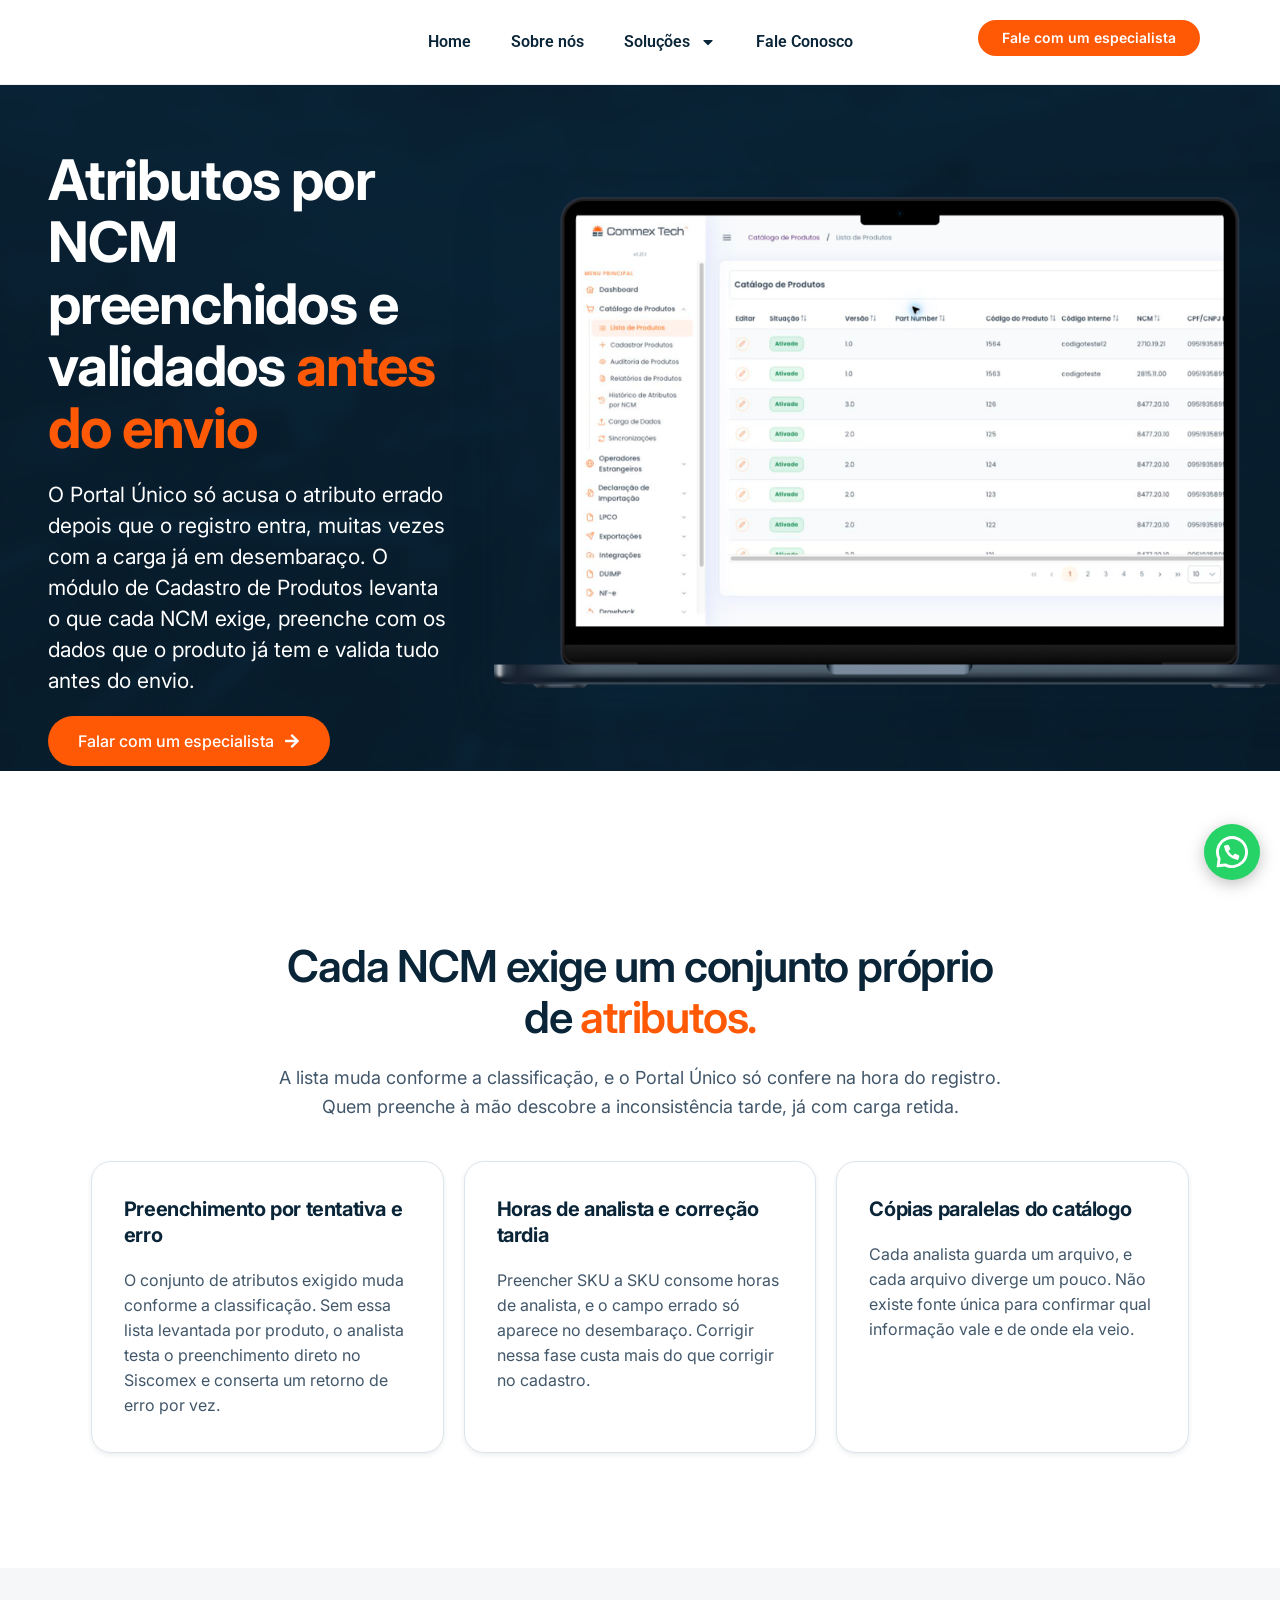
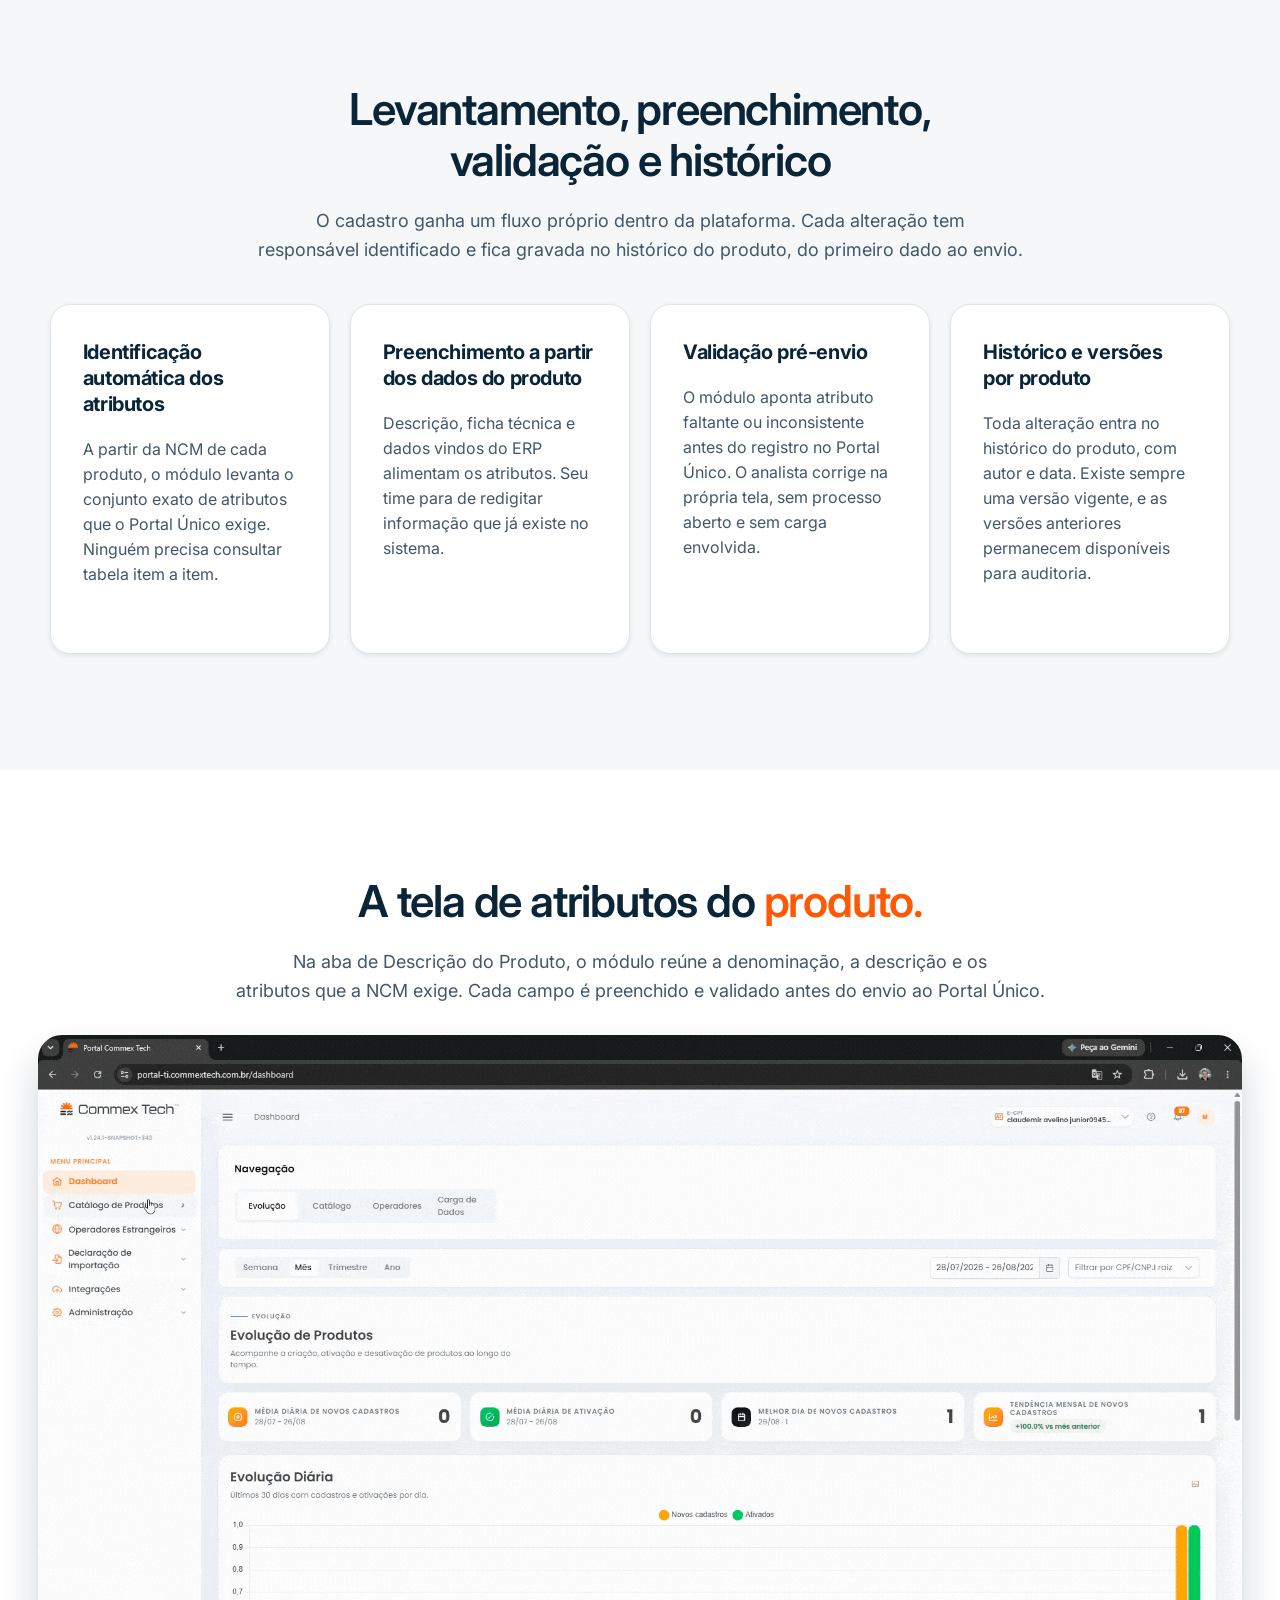
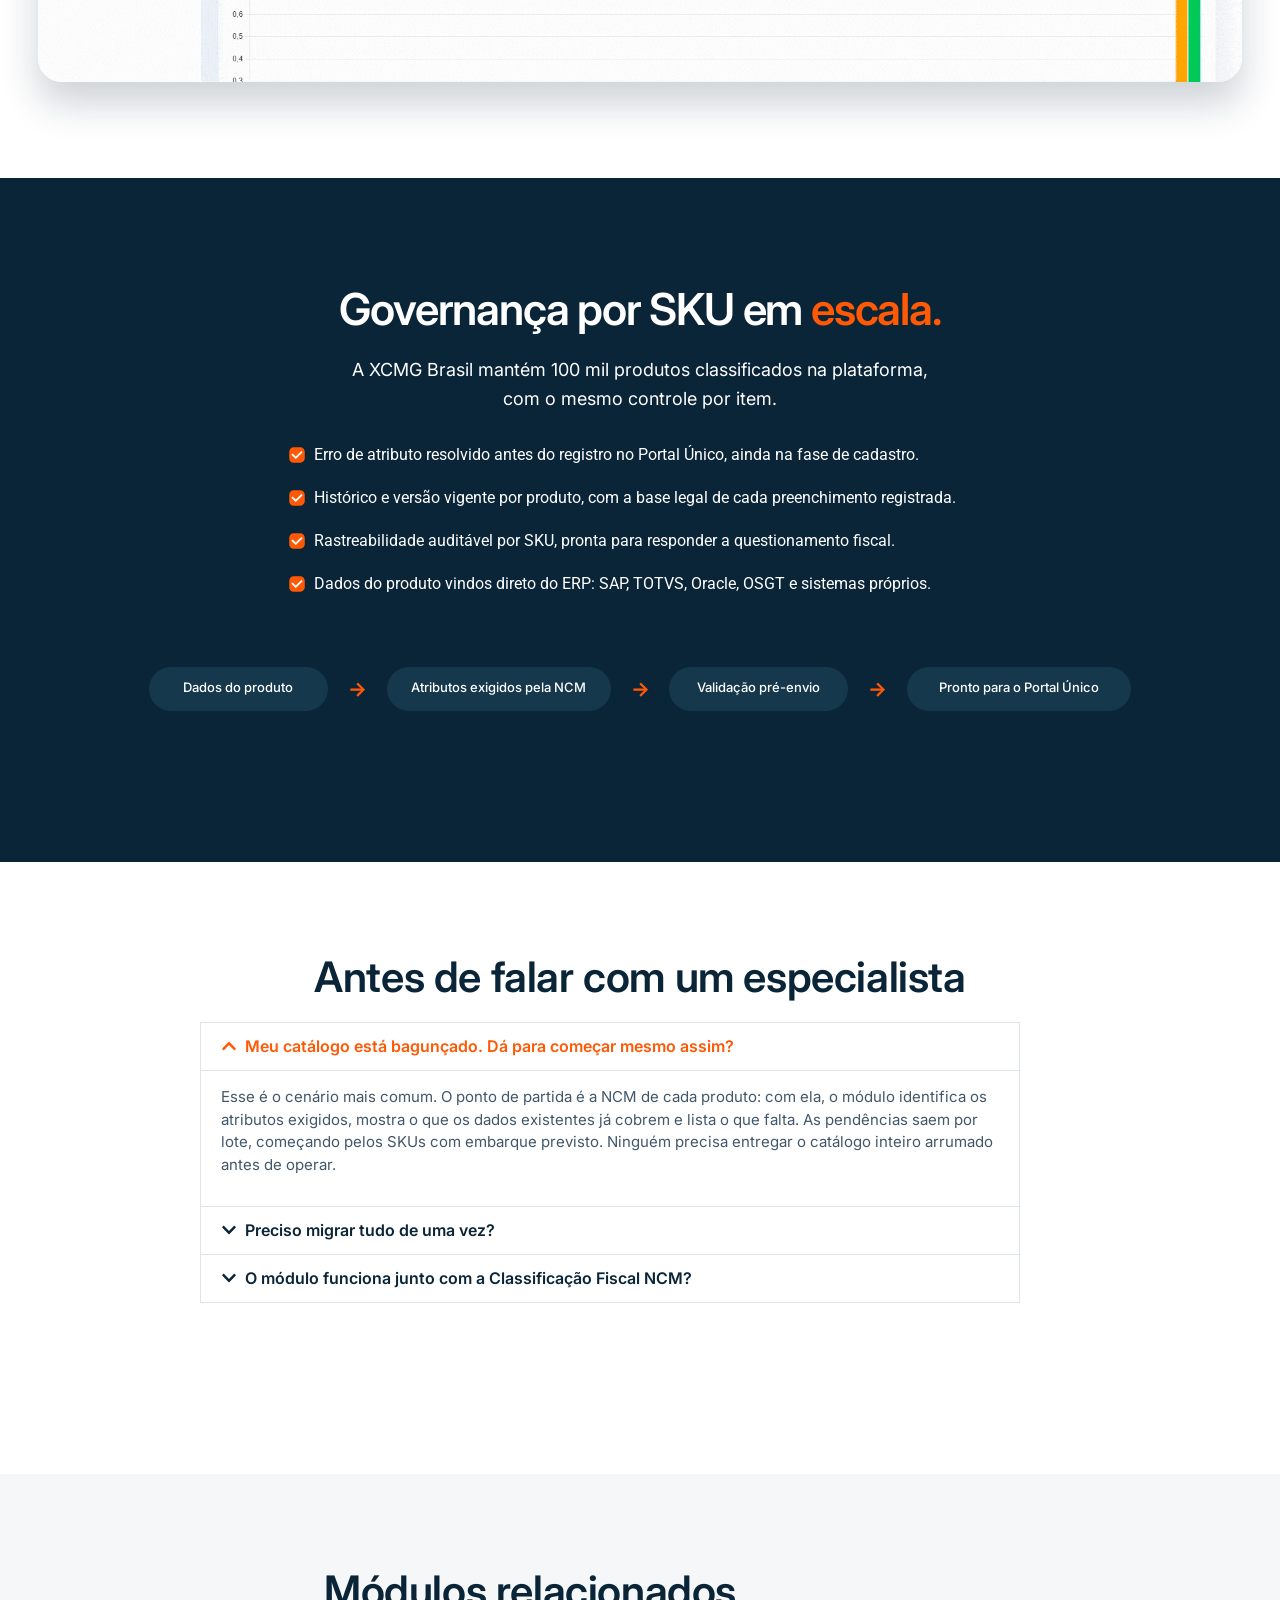
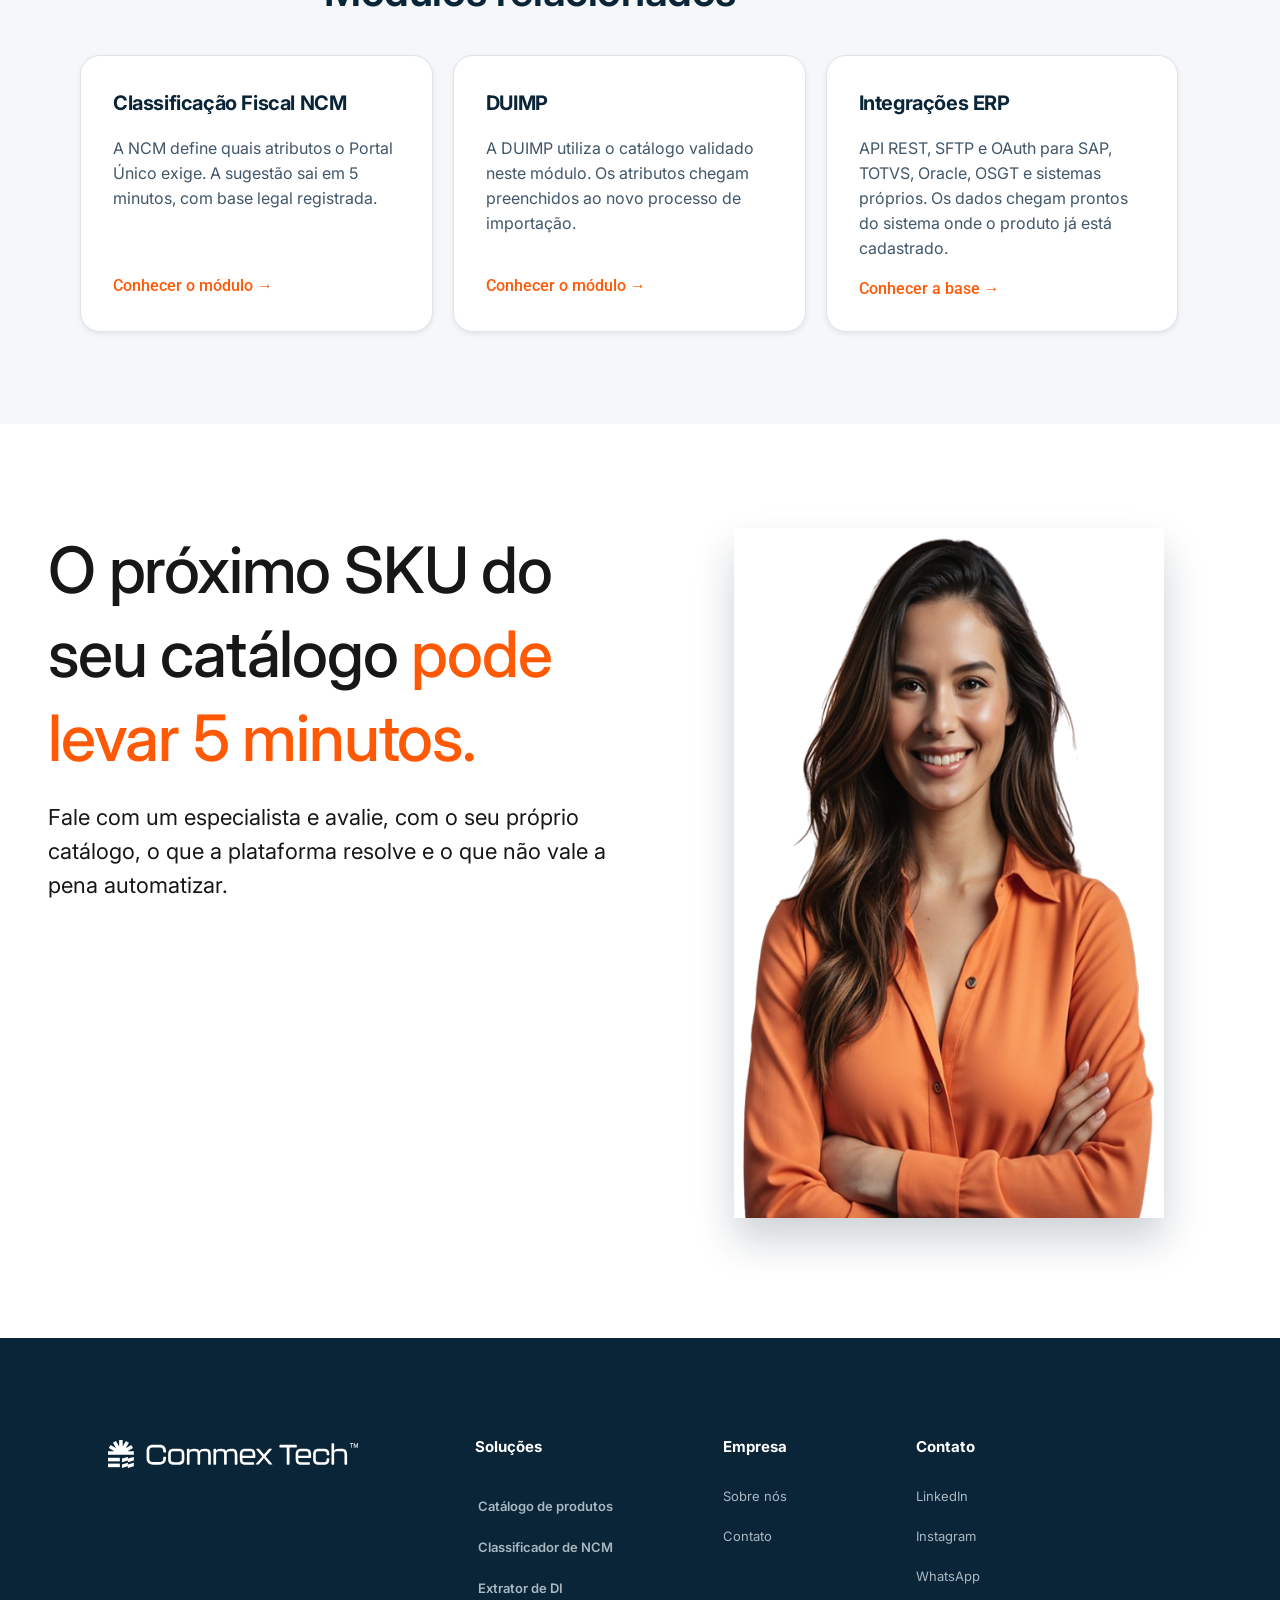
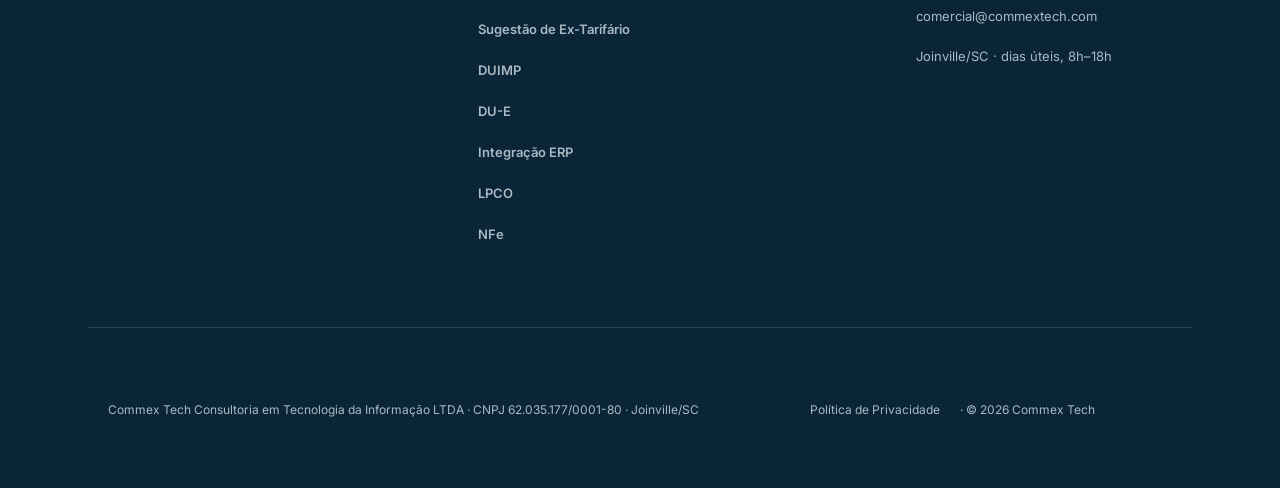
==== commit 974aa6b7: "Adiciona Extrator de DI e Sugestão de Ex-Tarifário, e leitura de imagem/PDF no NCM As duas páginas n" ====
--- a/cadastro-de-produtos.html
+++ b/cadastro-de-produtos.html
@@ -86,6 +86,8 @@
 <ul class="sub-menu elementor-nav-menu--dropdown">
 	<li class="menu-item menu-item-type-post_type menu-item-object-page current-menu-item page_item page-item-150 current_page_item menu-item-270"><a href="cadastro-de-produtos.html" aria-current="page" class="elementor-sub-item elementor-item-active">Catálogo de produtos</a></li>
 	<li class="menu-item menu-item-type-post_type menu-item-object-page menu-item-274"><a href="ncm.html" class="elementor-sub-item">Classificador de NCM</a></li>
+	<li class="menu-item menu-item-type-post_type menu-item-object-page menu-item-901"><a href="extrator-di.html" class="elementor-sub-item">Extrator de DI</a></li>
+	<li class="menu-item menu-item-type-post_type menu-item-object-page menu-item-902"><a href="ex-tarifario.html" class="elementor-sub-item">Sugestão de Ex-Tarifário</a></li>
 	<li class="menu-item menu-item-type-post_type menu-item-object-page menu-item-273"><a href="duimp.html" class="elementor-sub-item">DUIMP</a></li>
 	<li class="menu-item menu-item-type-post_type menu-item-object-page menu-item-272"><a href="du-e.html" class="elementor-sub-item">DU-E</a></li>
 	<li class="menu-item menu-item-type-post_type menu-item-object-page menu-item-271"><a href="integracoes.html" class="elementor-sub-item">Integração ERP</a></li>
@@ -104,6 +106,8 @@
 <ul class="sub-menu elementor-nav-menu--dropdown">
 	<li class="menu-item menu-item-type-post_type menu-item-object-page current-menu-item page_item page-item-150 current_page_item menu-item-270"><a href="cadastro-de-produtos.html" aria-current="page" class="elementor-sub-item elementor-item-active" tabindex="-1">Catálogo de produtos</a></li>
 	<li class="menu-item menu-item-type-post_type menu-item-object-page menu-item-274"><a href="ncm.html" class="elementor-sub-item" tabindex="-1">Classificador de NCM</a></li>
+	<li class="menu-item menu-item-type-post_type menu-item-object-page menu-item-901"><a href="extrator-di.html" class="elementor-sub-item" tabindex="-1">Extrator de DI</a></li>
+	<li class="menu-item menu-item-type-post_type menu-item-object-page menu-item-902"><a href="ex-tarifario.html" class="elementor-sub-item" tabindex="-1">Sugestão de Ex-Tarifário</a></li>
 	<li class="menu-item menu-item-type-post_type menu-item-object-page menu-item-273"><a href="duimp.html" class="elementor-sub-item" tabindex="-1">DUIMP</a></li>
 	<li class="menu-item menu-item-type-post_type menu-item-object-page menu-item-272"><a href="du-e.html" class="elementor-sub-item" tabindex="-1">DU-E</a></li>
 	<li class="menu-item menu-item-type-post_type menu-item-object-page menu-item-271"><a href="integracoes.html" class="elementor-sub-item" tabindex="-1">Integração ERP</a></li>
@@ -387,7 +391,7 @@
 				</div>
 		<div class="elementor-element elementor-element-5aa55987 e-con-full e-flex e-con e-child" data-id="5aa55987" data-element_type="container" data-e-type="container">
 				<div class="elementor-element elementor-element-1959bb13 elementor-widget elementor-widget-image" data-id="1959bb13" data-element_type="widget" data-e-type="widget" data-widget_type="image.default">
-															<img decoding="async" src="assets/img/placeholder.png" title="" alt="" loading="lazy" />															</div>
+															<img decoding="async" width="515" height="717" src="assets/img/fale-com-a-commex.png" class="attachment-full size-full wp-image-27" alt="" srcset="assets/img/fale-com-a-commex.png 515w, assets/img/fale-com-a-commex-215x300.png 215w" sizes="(max-width: 515px) 100vw, 515px" loading="lazy" />															</div>
 				</div>
 				</div>
 					</div>
@@ -400,7 +404,7 @@
 		<div class="elementor-element elementor-element-57d0e4f7 e-con-full e-flex e-con e-child" data-id="57d0e4f7" data-element_type="container" data-e-type="container">
 		<div class="elementor-element elementor-element-7eef359e e-con-full e-flex e-con e-child" data-id="7eef359e" data-element_type="container" data-e-type="container">
 				<div class="elementor-element elementor-element-50344b85 elementor-widget elementor-widget-image" data-id="50344b85" data-element_type="widget" data-e-type="widget" data-widget_type="image.default">
-															<img width="394" height="44" src="assets/img/commex-tech.svg" class="attachment-full size-full wp-image-282" alt="" />															</div>
+															<img width="394" height="44" src="assets/img/Commex-Tech.svg" class="attachment-full size-full wp-image-282" alt="" />															</div>
 				</div>
 		<div class="elementor-element elementor-element-34d3bdab e-con-full e-flex e-con e-child" data-id="34d3bdab" data-element_type="container" data-e-type="container">
 				<div class="elementor-element elementor-element-4fda239a elementor-widget elementor-widget-heading" data-id="4fda239a" data-element_type="widget" data-e-type="widget" data-widget_type="heading.default">
@@ -409,6 +413,8 @@
 								<nav aria-label="Menu" class="elementor-nav-menu--main elementor-nav-menu__container elementor-nav-menu--layout-vertical e--pointer-text e--animation-none">
 				<ul id="menu-1-8d0633e" class="elementor-nav-menu sm-vertical"><li class="menu-item menu-item-type-post_type menu-item-object-page current-menu-item page_item page-item-150 current_page_item menu-item-356"><a href="cadastro-de-produtos.html" aria-current="page" class="elementor-item elementor-item-active">Catálogo de produtos</a></li>
 <li class="menu-item menu-item-type-post_type menu-item-object-page menu-item-360"><a href="ncm.html" class="elementor-item">Classificador de NCM</a></li>
+<li class="menu-item menu-item-type-post_type menu-item-object-page menu-item-903"><a href="extrator-di.html" class="elementor-item">Extrator de DI</a></li>
+<li class="menu-item menu-item-type-post_type menu-item-object-page menu-item-904"><a href="ex-tarifario.html" class="elementor-item">Sugestão de Ex-Tarifário</a></li>
 <li class="menu-item menu-item-type-post_type menu-item-object-page menu-item-359"><a href="duimp.html" class="elementor-item">DUIMP</a></li>
 <li class="menu-item menu-item-type-post_type menu-item-object-page menu-item-358"><a href="du-e.html" class="elementor-item">DU-E</a></li>
 <li class="menu-item menu-item-type-post_type menu-item-object-page menu-item-357"><a href="integracoes.html" class="elementor-item">Integração ERP</a></li>
@@ -418,6 +424,8 @@
 						<nav class="elementor-nav-menu--dropdown elementor-nav-menu__container" aria-hidden="true">
 				<ul id="menu-2-8d0633e" class="elementor-nav-menu sm-vertical"><li class="menu-item menu-item-type-post_type menu-item-object-page current-menu-item page_item page-item-150 current_page_item menu-item-356"><a href="cadastro-de-produtos.html" aria-current="page" class="elementor-item elementor-item-active" tabindex="-1">Catálogo de produtos</a></li>
 <li class="menu-item menu-item-type-post_type menu-item-object-page menu-item-360"><a href="ncm.html" class="elementor-item" tabindex="-1">Classificador de NCM</a></li>
+<li class="menu-item menu-item-type-post_type menu-item-object-page menu-item-903"><a href="extrator-di.html" class="elementor-item" tabindex="-1">Extrator de DI</a></li>
+<li class="menu-item menu-item-type-post_type menu-item-object-page menu-item-904"><a href="ex-tarifario.html" class="elementor-item" tabindex="-1">Sugestão de Ex-Tarifário</a></li>
 <li class="menu-item menu-item-type-post_type menu-item-object-page menu-item-359"><a href="duimp.html" class="elementor-item" tabindex="-1">DUIMP</a></li>
 <li class="menu-item menu-item-type-post_type menu-item-object-page menu-item-358"><a href="du-e.html" class="elementor-item" tabindex="-1">DU-E</a></li>
 <li class="menu-item menu-item-type-post_type menu-item-object-page menu-item-357"><a href="integracoes.html" class="elementor-item" tabindex="-1">Integração ERP</a></li>
@@ -515,7 +523,7 @@
 <script id="jquery-ui-core-js" src="assets/js/core.min.js"></script>
 <script id="elementor-frontend-js-before">
 var elementorFrontendConfig = {"environmentMode":{"edit":false,"wpPreview":false,"isScriptDebug":false},"i18n":{"shareOnFacebook":"Compartilhar no Facebook","shareOnX":"Compartilhar no X","pinIt":"Fixar","download":"Baixar","downloadImage":"Baixar imagem","fullscreen":"Tela cheia","zoom":"Zoom","share":"Compartilhar","playVideo":"Reproduzir v\u00eddeo","previous":"Anterior","next":"Pr\u00f3ximo","close":"Fechar","a11yCarouselPrevSlideMessage":"Slide anterior","a11yCarouselNextSlideMessage":"Pr\u00f3ximo slide","a11yCarouselFirstSlideMessage":"Este \u00e9 o primeiro slide","a11yCarouselLastSlideMessage":"Este \u00e9 o \u00faltimo slide","a11yCarouselPaginationBulletMessage":"Ir para o slide"},"is_rtl":false,"breakpoints":{"xs":0,"sm":480,"md":768,"lg":1025,"xl":1440,"xxl":1600},"responsive":{"breakpoints":{"mobile":{"label":"Dispositivos m\u00f3veis no modo retrato","value":767,"default_value":767,"direction":"max","is_enabled":true},"mobile_extra":{"label":"Dispositivos m\u00f3veis no modo paisagem","value":880,"default_value":880,"direction":"max","is_enabled":false},"tablet":{"label":"Tablet no modo retrato","value":1024,"default_value":1024,"direction":"max","is_enabled":true},"tablet_extra":{"label":"Tablet no modo paisagem","value":1200,"default_value":1200,"direction":"max","is_enabled":false},"laptop":{"label":"Notebook","value":1366,"default_value":1366,"direction":"max","is_enabled":false},"widescreen":{"label":"Tela ampla (widescreen)","value":2400,"default_value":2400,"direction":"min","is_enabled":false}},
-"hasCustomBreakpoints":false},"version":"4.2.3","is_static":false,"experimentalFeatures":{"e_font_icon_svg":true,"additional_custom_breakpoints":true,"container":true,"e_optimized_markup":true,"e_panel_promotions":true,"theme_builder_v2":true,"hello-theme-header-footer":true,"e_pro_free_trial_popup":true,"nested-elements":true,"e_atomic_elements":true,"atomic_widgets_should_enforce_capabilities":true,"editor_mcp":true,"e_bc_migrations":true,"e_classes":true,"global_classes_should_enforce_capabilities":true,"e_variables":true,"e_variables_manager":true,"e_opt_in_v4_page":true,"e_opt_in_v4":true,"e_components":true,"e_interactions":true,"e_widget_creation":true,"import-export-customization":true,"e_pro_atomic_form":true,"mega-menu":true,"e_pro_variables":true,"e_pro_interactions":true},"urls":{"assets":"","ajaxurl":"","uploadUrl":""},"nonces":{"floatingButtonsClickTracking":"7c496d2daf","atomicFormsSendForm":"07d63255c4"},"swiperClass":"swiper","settings":{"page":[],"editorPreferences":[]},"kit":{"active_breakpoints":["viewport_mobile","viewport_tablet"],"global_image_lightbox":"yes","lightbox_enable_counter":"yes","lightbox_enable_fullscreen":"yes","lightbox_enable_zoom":"yes","lightbox_enable_share":"yes","lightbox_title_src":"title","lightbox_description_src":"description","hello_header_logo_type":"logo","hello_header_menu_layout":"horizontal","hello_footer_logo_type":"logo"},"post":{"id":150,"title":"Cat%C3%A1logo%20de%20produtos%20%E2%80%93%20Commex%20Tech","excerpt":"","featuredImage":false}};
+"hasCustomBreakpoints":false},"version":"4.2.3","is_static":false,"experimentalFeatures":{"e_font_icon_svg":true,"additional_custom_breakpoints":true,"container":true,"e_optimized_markup":true,"e_panel_promotions":true,"theme_builder_v2":true,"hello-theme-header-footer":true,"e_pro_free_trial_popup":true,"nested-elements":true,"e_atomic_elements":true,"atomic_widgets_should_enforce_capabilities":true,"editor_mcp":true,"e_bc_migrations":true,"e_classes":true,"global_classes_should_enforce_capabilities":true,"e_variables":true,"e_variables_manager":true,"e_opt_in_v4_page":true,"e_opt_in_v4":true,"e_components":true,"e_interactions":true,"e_widget_creation":true,"import-export-customization":true,"e_pro_atomic_form":true,"mega-menu":true,"e_pro_variables":true,"e_pro_interactions":true},"urls":{"assets":"assets\/elementor\/","ajaxurl":"","uploadUrl":""},"nonces":{"floatingButtonsClickTracking":"7c496d2daf","atomicFormsSendForm":"07d63255c4"},"swiperClass":"swiper","settings":{"page":[],"editorPreferences":[]},"kit":{"active_breakpoints":["viewport_mobile","viewport_tablet"],"global_image_lightbox":"yes","lightbox_enable_counter":"yes","lightbox_enable_fullscreen":"yes","lightbox_enable_zoom":"yes","lightbox_enable_share":"yes","lightbox_title_src":"title","lightbox_description_src":"description","hello_header_logo_type":"logo","hello_header_menu_layout":"horizontal","hello_footer_logo_type":"logo"},"post":{"id":150,"title":"Cat%C3%A1logo%20de%20produtos%20%E2%80%93%20Commex%20Tech","excerpt":"","featuredImage":false}};
 //# sourceURL=elementor-frontend-js-before
 </script>
 <script id="elementor-frontend-js" src="assets/js/elementor-frontend.min.js"></script>
@@ -529,7 +537,7 @@
 //# sourceURL=wp-i18n-js-after
 </script>
 <script id="elementor-pro-frontend-js-before">
-var ElementorProFrontendConfig = {"ajaxurl":"","nonce":"20c4acc93b","urls":{"assets":"","rest":""},"settings":{"lazy_load_background_images":true},"popup":{"hasPopUps":false},"shareButtonsNetworks":{"facebook":{"title":"Facebook","has_counter":true},"twitter":{"title":"Twitter"},"linkedin":{"title":"LinkedIn","has_counter":true},"pinterest":{"title":"Pinterest","has_counter":true},"reddit":{"title":"Reddit","has_counter":true},"vk":{"title":"VK","has_counter":true},"odnoklassniki":{"title":"OK","has_counter":true},"tumblr":{"title":"Tumblr"},"digg":{"title":"Digg"},"skype":{"title":"Skype"},"stumbleupon":{"title":"StumbleUpon","has_counter":true},"mix":{"title":"Mix"},"telegram":{"title":"Telegram"},"pocket":{"title":"Pocket","has_counter":true},"xing":{"title":"XING","has_counter":true},"whatsapp":{"title":"WhatsApp"},"email":{"title":"Email"},"print":{"title":"Print"},"x-twitter":{"title":"X"},"threads":{"title":"Threads"}},
+var ElementorProFrontendConfig = {"ajaxurl":"","nonce":"20c4acc93b","urls":{"assets":"assets\/pro-elements\/","rest":""},"settings":{"lazy_load_background_images":true},"popup":{"hasPopUps":false},"shareButtonsNetworks":{"facebook":{"title":"Facebook","has_counter":true},"twitter":{"title":"Twitter"},"linkedin":{"title":"LinkedIn","has_counter":true},"pinterest":{"title":"Pinterest","has_counter":true},"reddit":{"title":"Reddit","has_counter":true},"vk":{"title":"VK","has_counter":true},"odnoklassniki":{"title":"OK","has_counter":true},"tumblr":{"title":"Tumblr"},"digg":{"title":"Digg"},"skype":{"title":"Skype"},"stumbleupon":{"title":"StumbleUpon","has_counter":true},"mix":{"title":"Mix"},"telegram":{"title":"Telegram"},"pocket":{"title":"Pocket","has_counter":true},"xing":{"title":"XING","has_counter":true},"whatsapp":{"title":"WhatsApp"},"email":{"title":"Email"},"print":{"title":"Print"},"x-twitter":{"title":"X"},"threads":{"title":"Threads"}},
 "facebook_sdk":{"lang":"pt_BR","app_id":""},"lottie":{"defaultAnimationUrl":""}};
 //# sourceURL=elementor-pro-frontend-js-before
 </script>
--- a/assets/css/commex-static.css
+++ b/assets/css/commex-static.css
@@ -16,3 +16,15 @@
   .commex-wa{right:16px;bottom:16px;width:52px;height:52px}
   .commex-wa svg{width:29px;height:29px}
 }
+
+/* Páginas de módulo ainda sem captura de tela: o hero ocupa a largura toda,
+   já que não há imagem na coluna da direita. */
+.commex-sem-captura .elementor-element-54ed3164{width:100%!important;max-width:860px}
+@media (max-width:1024px){
+  .commex-sem-captura .elementor-element-54ed3164{max-width:none}
+}
+
+/* A grade de módulos da home centralizava o último card quando eles eram 7
+   (linha incompleta). Com Extrator de DI e Ex-Tarifário são 9 — 3 linhas
+   cheias — e o card final volta a seguir o fluxo normal da grade. */
+.commex-module-grid .commex-module-card:last-child{grid-column:auto!important}
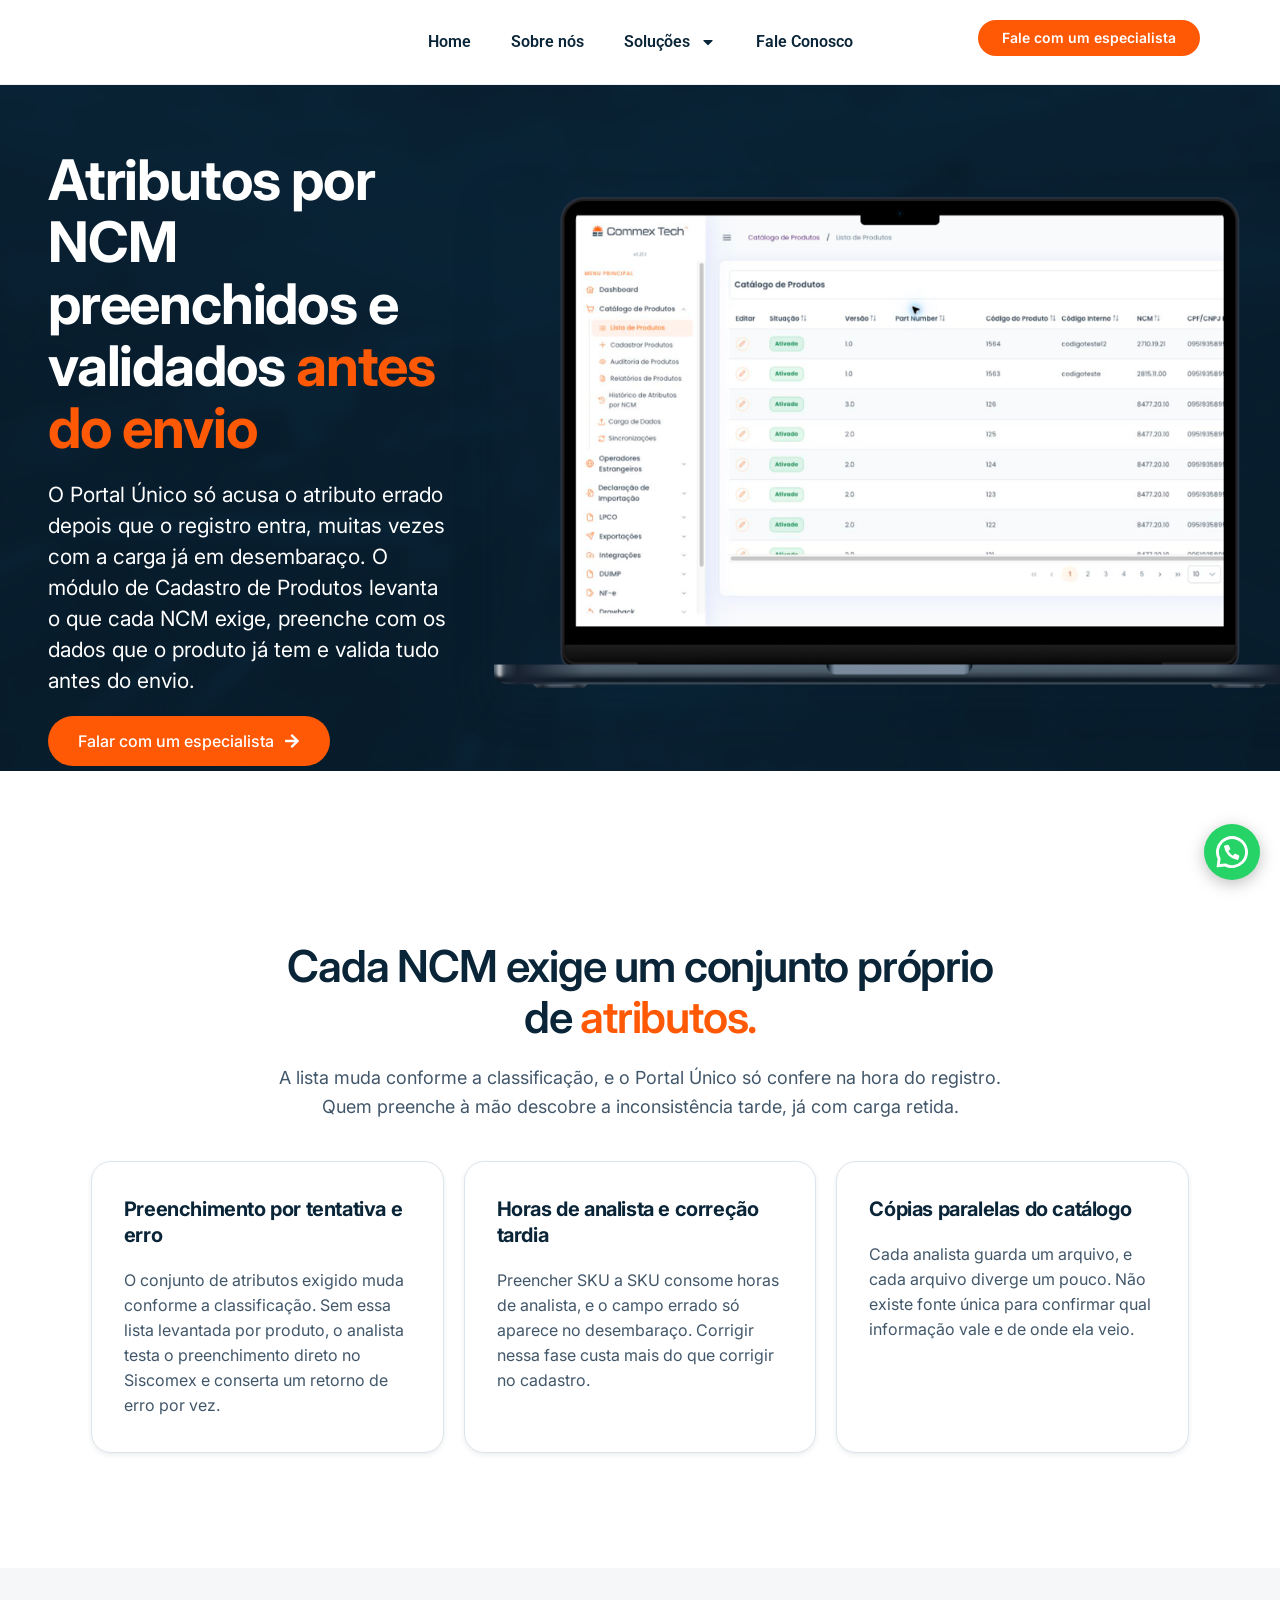
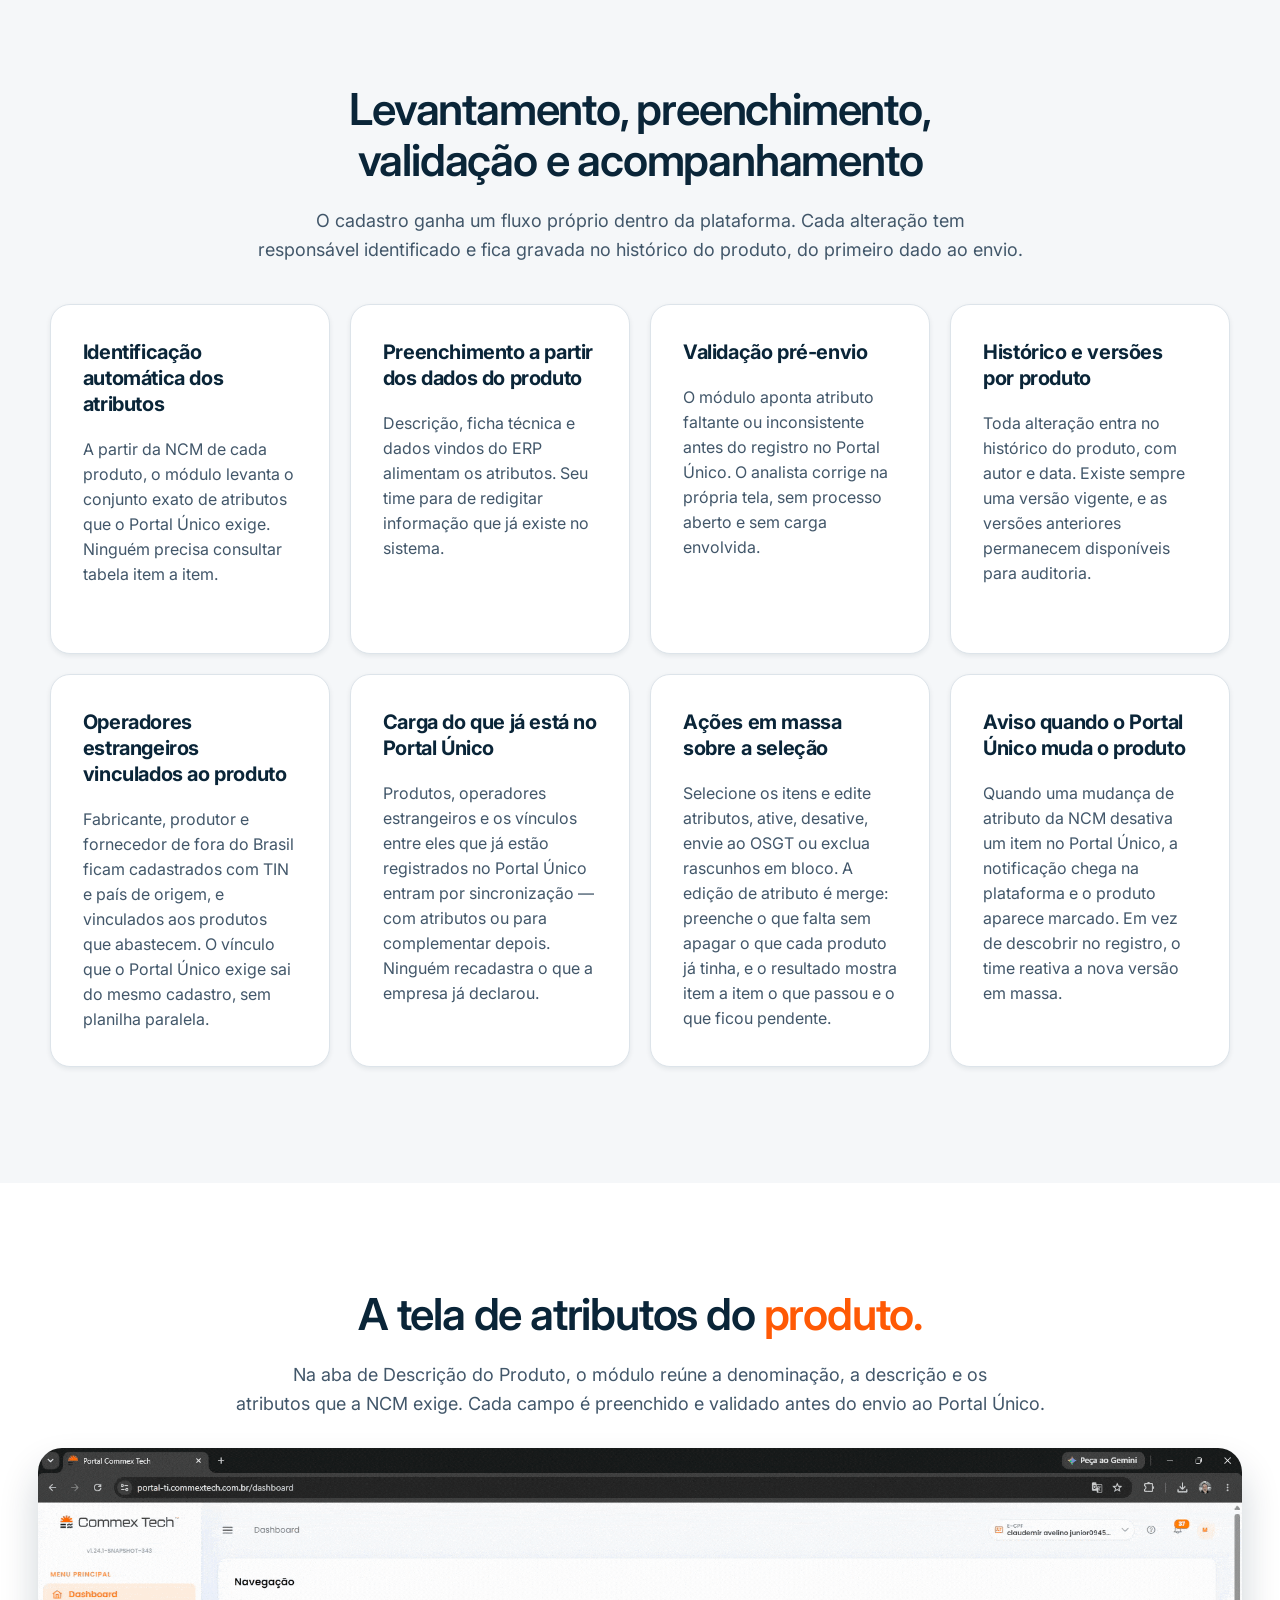
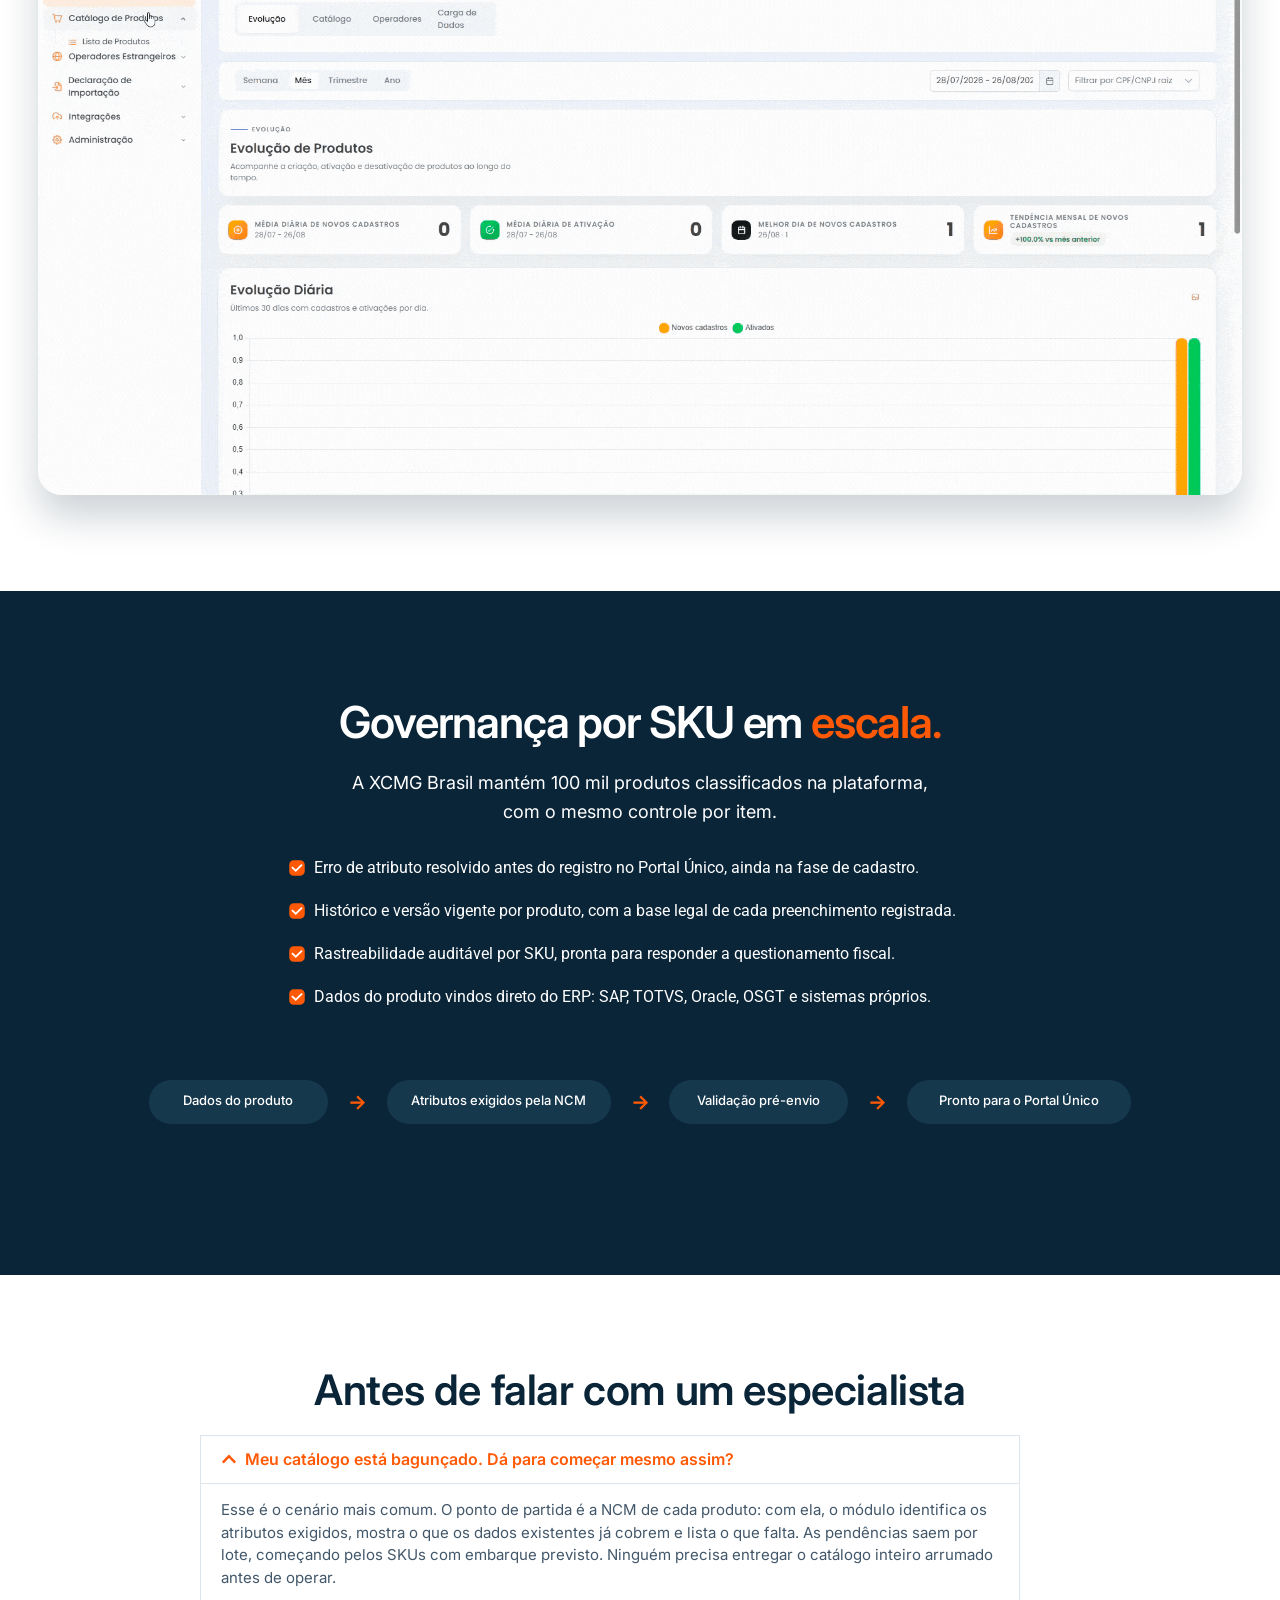
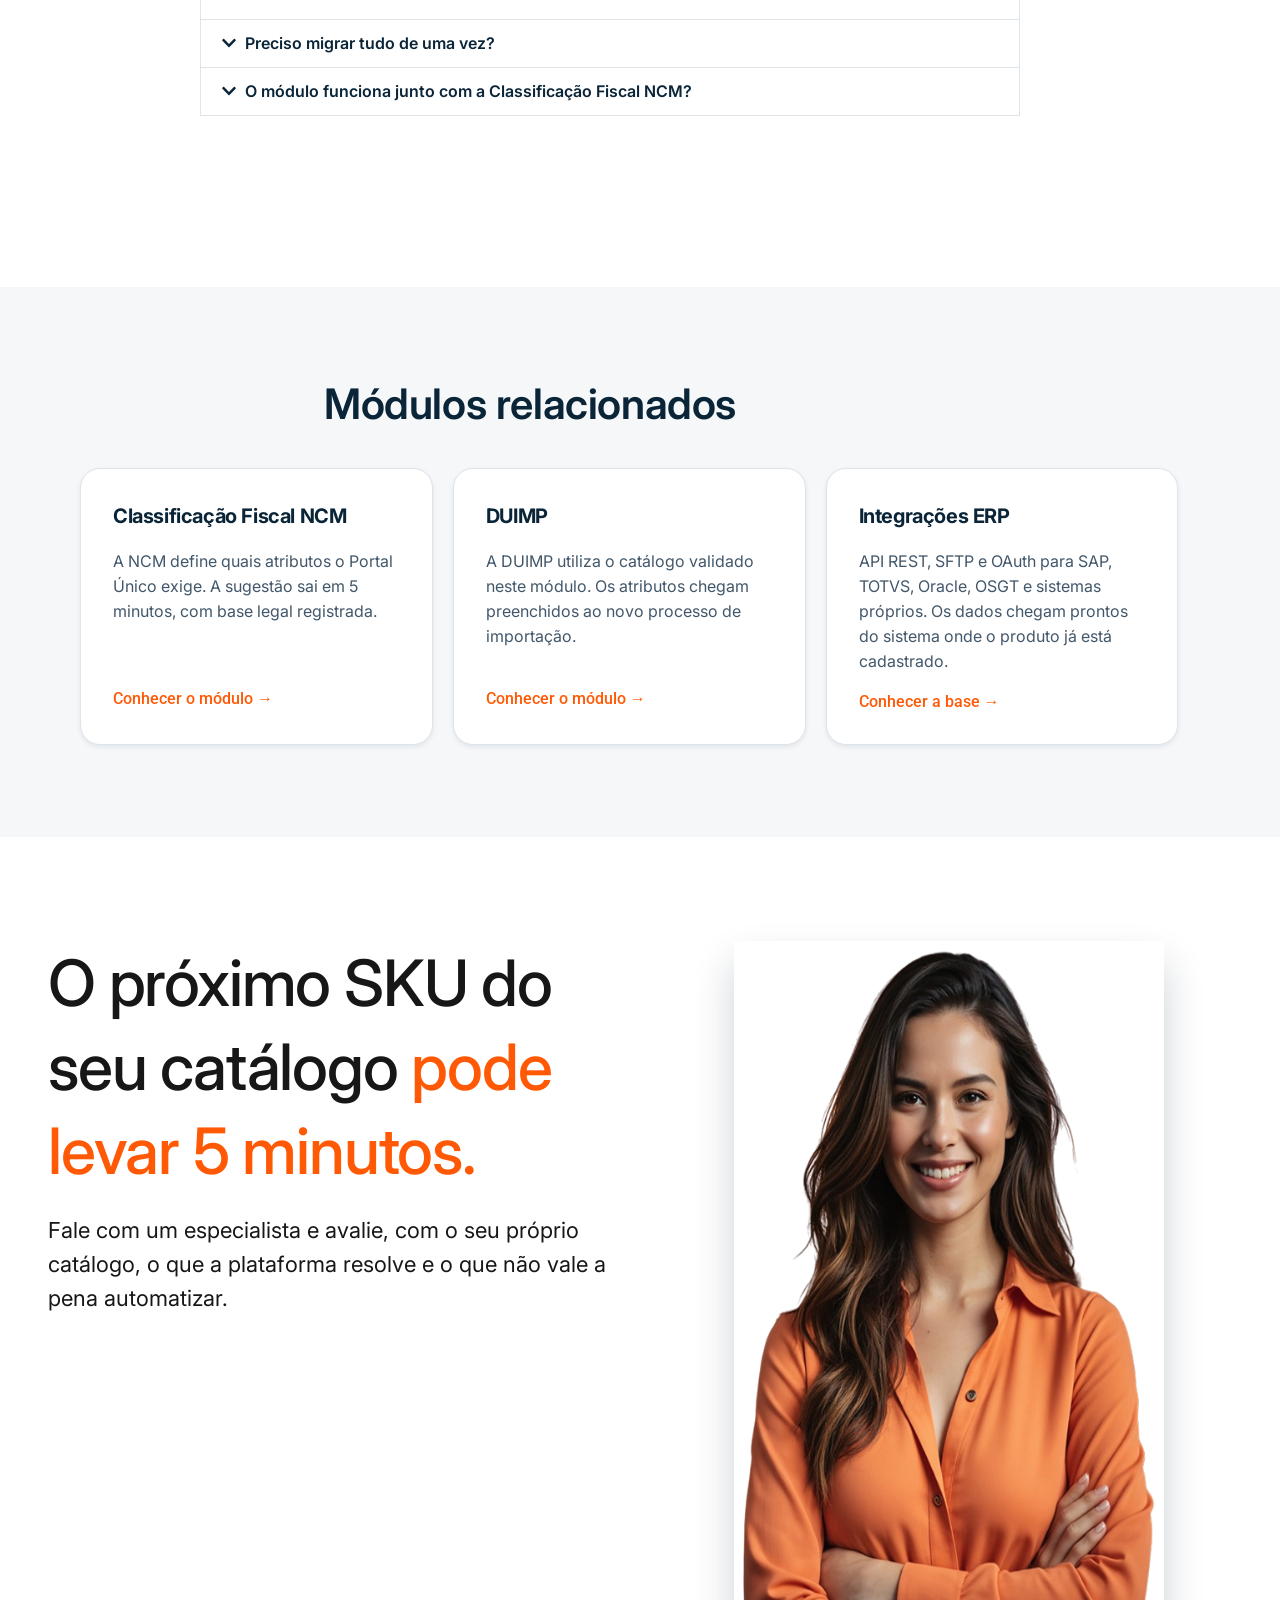
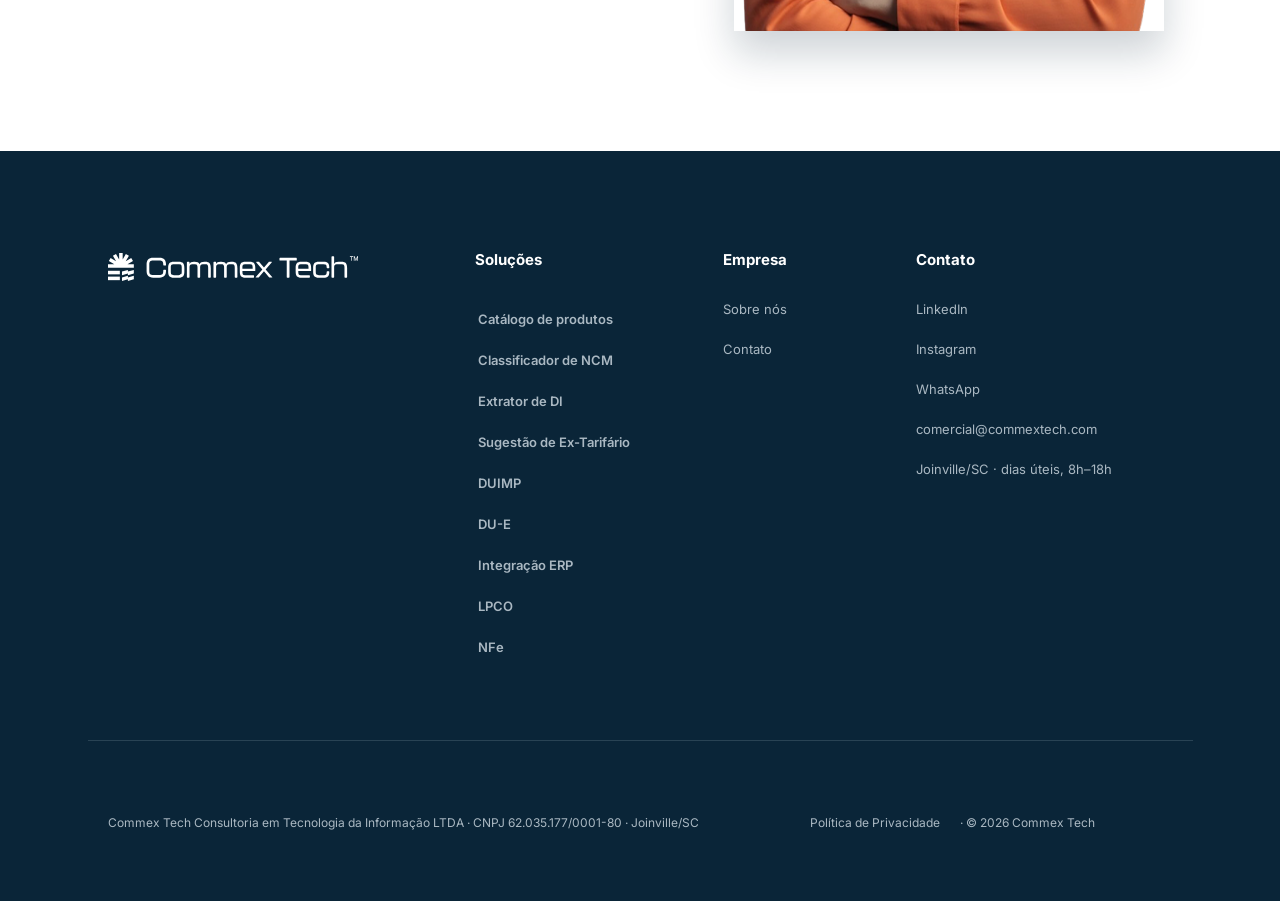
==== commit 8164718b: "Catálogo de Produtos: operadores, carga do Portal Único, ações em massa e avisos Quatro capacidades " ====
--- a/cadastro-de-produtos.html
+++ b/cadastro-de-produtos.html
@@ -4,7 +4,7 @@
 	<meta charset="UTF-8">
 	<meta name="viewport" content="width=device-width, initial-scale=1">
 	<title>Catálogo de Produtos — Commex Tech</title>
-<meta name="description" content="Cadastro de produtos em massa, atributos do Portal Único validados antes do envio e trilha de auditoria por SKU.">
+<meta name="description" content="Cadastro de produtos em massa, atributos do Portal Único validados antes do envio, operadores estrangeiros vinculados, ações em lote e trilha de auditoria por SKU.">
 <style id="wp-img-auto-sizes-contain-inline-css">
 img:is([sizes=auto i],[sizes^="auto," i]){contain-intrinsic-size:3000px 1500px}
 /*# sourceURL=wp-img-auto-sizes-contain-inline-css */
@@ -195,7 +195,7 @@
 		<div class="elementor-element elementor-element-439eb4b6 e-con-full e-flex e-con e-child" data-id="439eb4b6" data-element_type="container" data-e-type="container">
 		<div class="elementor-element elementor-element-4416635b e-con-full e-flex e-con e-child" data-id="4416635b" data-element_type="container" data-e-type="container">
 				<div class="elementor-element elementor-element-1b407394 elementor-widget__width-initial elementor-widget-tablet__width-inherit elementor-widget-mobile__width-inherit elementor-widget elementor-widget-heading" data-id="1b407394" data-element_type="widget" data-e-type="widget" data-widget_type="heading.default">
-					<h2 class="elementor-heading-title elementor-size-default">Levantamento, preenchimento,<br>validação e histórico</h2>				</div>
+					<h2 class="elementor-heading-title elementor-size-default">Levantamento, preenchimento,<br>validação e acompanhamento</h2>				</div>
 				<div class="elementor-element elementor-element-78515cea elementor-widget__width-initial elementor-widget-tablet__width-inherit elementor-widget-mobile__width-inherit elementor-widget elementor-widget-text-editor" data-id="78515cea" data-element_type="widget" data-e-type="widget" data-widget_type="text-editor.default">
 									O cadastro ganha um fluxo próprio dentro da plataforma. Cada alteração tem<br>responsável identificado e fica gravada no histórico do produto, do primeiro dado ao envio.								</div>
 				</div>
@@ -223,6 +223,30 @@
 					<h3 class="elementor-heading-title elementor-size-default">Histórico e versões por produto</h3>				</div>
 				<div class="elementor-element elementor-element-3ad9c922 elementor-widget elementor-widget-text-editor" data-id="3ad9c922" data-element_type="widget" data-e-type="widget" data-widget_type="text-editor.default">
 									Toda alteração entra no histórico do produto, com autor e data. Existe sempre uma versão vigente, e as versões anteriores permanecem disponíveis para auditoria.								</div>
+				</div>
+		<div class="elementor-element elementor-element-1a4836ed e-con-full e-flex e-con e-child" data-id="1a4836ed" data-element_type="container" data-e-type="container" data-settings="{&quot;background_background&quot;:&quot;classic&quot;}">
+				<div class="elementor-element elementor-element-46c984d2 elementor-widget elementor-widget-heading" data-id="46c984d2" data-element_type="widget" data-e-type="widget" data-widget_type="heading.default">
+					<h3 class="elementor-heading-title elementor-size-default">Operadores estrangeiros vinculados ao produto</h3>				</div>
+				<div class="elementor-element elementor-element-3ad9c922 elementor-widget elementor-widget-text-editor" data-id="3ad9c922" data-element_type="widget" data-e-type="widget" data-widget_type="text-editor.default">
+									Fabricante, produtor e fornecedor de fora do Brasil ficam cadastrados com TIN e país de origem, e vinculados aos produtos que abastecem. O vínculo que o Portal Único exige sai do mesmo cadastro, sem planilha paralela.								</div>
+				</div>
+		<div class="elementor-element elementor-element-1a4836ed e-con-full e-flex e-con e-child" data-id="1a4836ed" data-element_type="container" data-e-type="container" data-settings="{&quot;background_background&quot;:&quot;classic&quot;}">
+				<div class="elementor-element elementor-element-46c984d2 elementor-widget elementor-widget-heading" data-id="46c984d2" data-element_type="widget" data-e-type="widget" data-widget_type="heading.default">
+					<h3 class="elementor-heading-title elementor-size-default">Carga do que já está no Portal Único</h3>				</div>
+				<div class="elementor-element elementor-element-3ad9c922 elementor-widget elementor-widget-text-editor" data-id="3ad9c922" data-element_type="widget" data-e-type="widget" data-widget_type="text-editor.default">
+									Produtos, operadores estrangeiros e os vínculos entre eles que já estão registrados no Portal Único entram por sincronização — com atributos ou para complementar depois. Ninguém recadastra o que a empresa já declarou.								</div>
+				</div>
+		<div class="elementor-element elementor-element-1a4836ed e-con-full e-flex e-con e-child" data-id="1a4836ed" data-element_type="container" data-e-type="container" data-settings="{&quot;background_background&quot;:&quot;classic&quot;}">
+				<div class="elementor-element elementor-element-46c984d2 elementor-widget elementor-widget-heading" data-id="46c984d2" data-element_type="widget" data-e-type="widget" data-widget_type="heading.default">
+					<h3 class="elementor-heading-title elementor-size-default">Ações em massa sobre a seleção</h3>				</div>
+				<div class="elementor-element elementor-element-3ad9c922 elementor-widget elementor-widget-text-editor" data-id="3ad9c922" data-element_type="widget" data-e-type="widget" data-widget_type="text-editor.default">
+									Selecione os itens e edite atributos, ative, desative, envie ao OSGT ou exclua rascunhos em bloco. A edição de atributo é merge: preenche o que falta sem apagar o que cada produto já tinha, e o resultado mostra item a item o que passou e o que ficou pendente.								</div>
+				</div>
+		<div class="elementor-element elementor-element-1a4836ed e-con-full e-flex e-con e-child" data-id="1a4836ed" data-element_type="container" data-e-type="container" data-settings="{&quot;background_background&quot;:&quot;classic&quot;}">
+				<div class="elementor-element elementor-element-46c984d2 elementor-widget elementor-widget-heading" data-id="46c984d2" data-element_type="widget" data-e-type="widget" data-widget_type="heading.default">
+					<h3 class="elementor-heading-title elementor-size-default">Aviso quando o Portal Único muda o produto</h3>				</div>
+				<div class="elementor-element elementor-element-3ad9c922 elementor-widget elementor-widget-text-editor" data-id="3ad9c922" data-element_type="widget" data-e-type="widget" data-widget_type="text-editor.default">
+									Quando uma mudança de atributo da NCM desativa um item no Portal Único, a notificação chega na plataforma e o produto aparece marcado. Em vez de descobrir no registro, o time reativa a nova versão em massa.								</div>
 				</div>
 				</div>
 				</div>
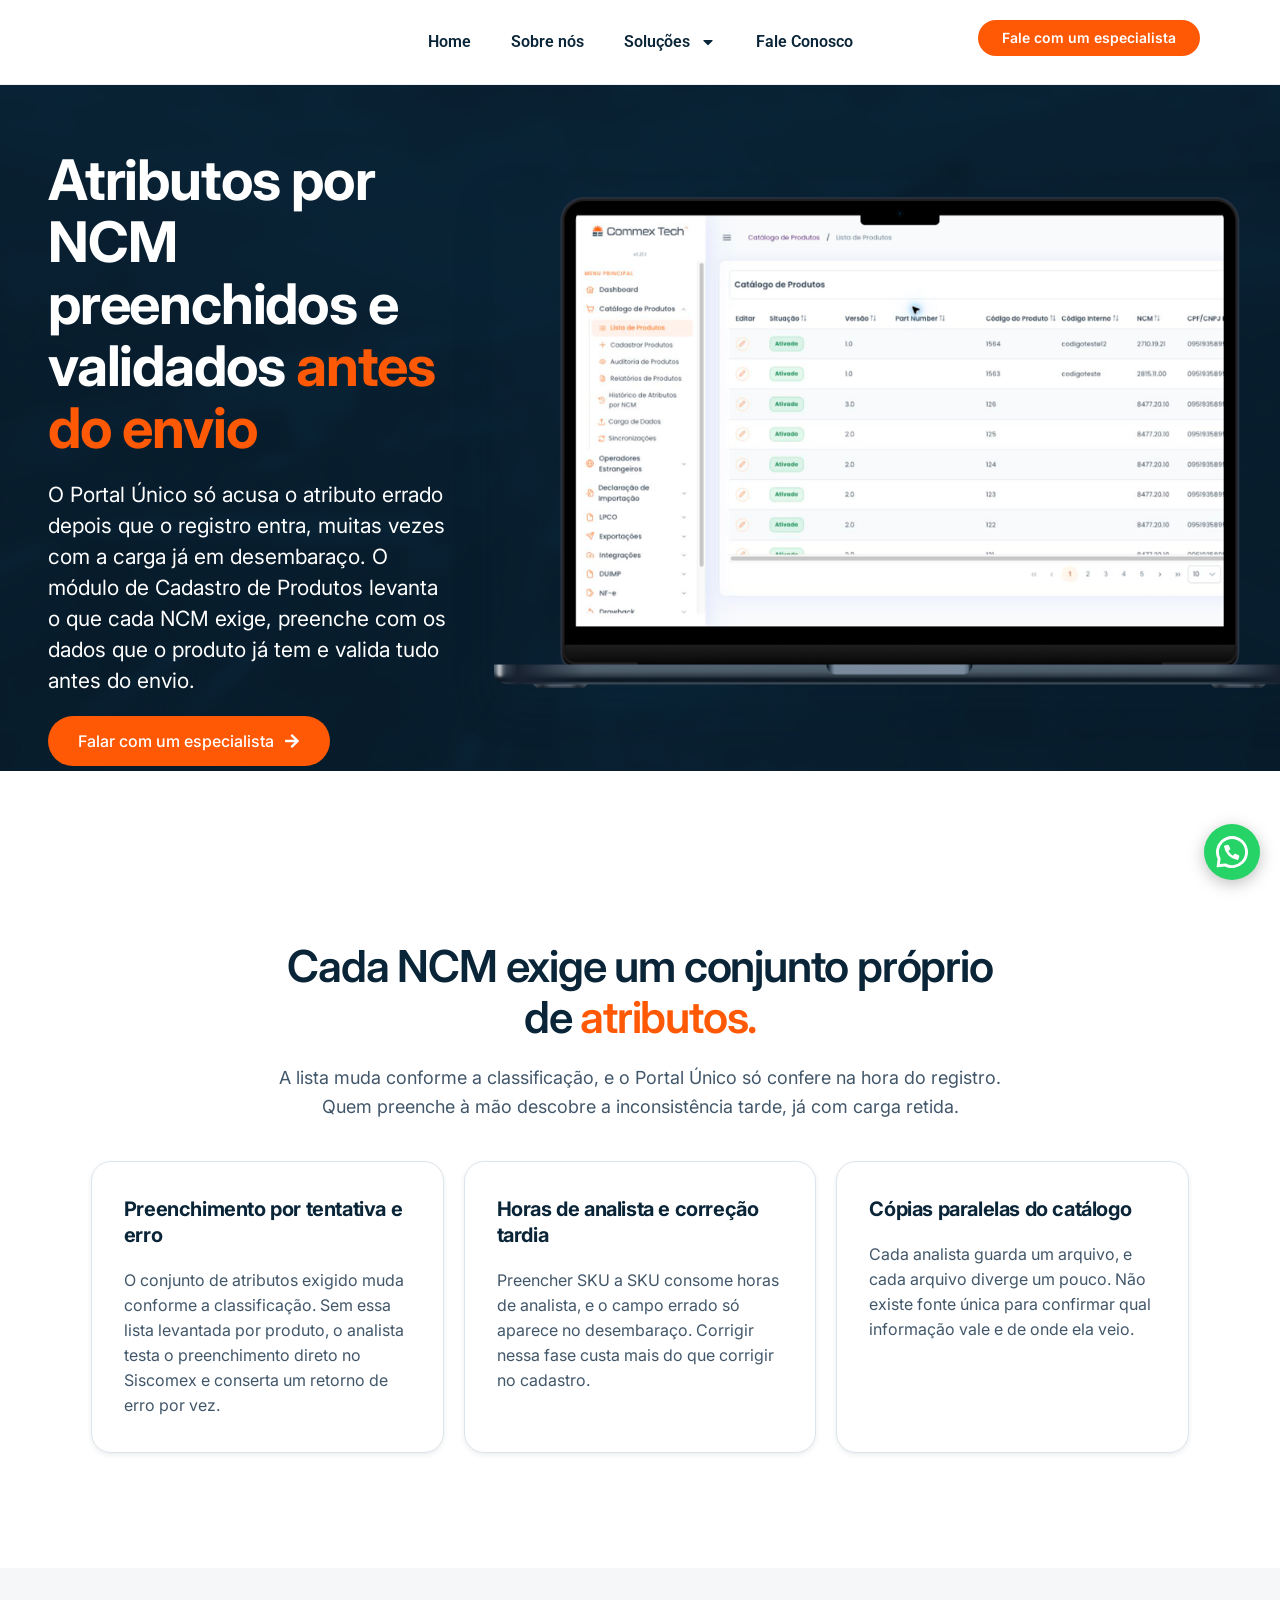
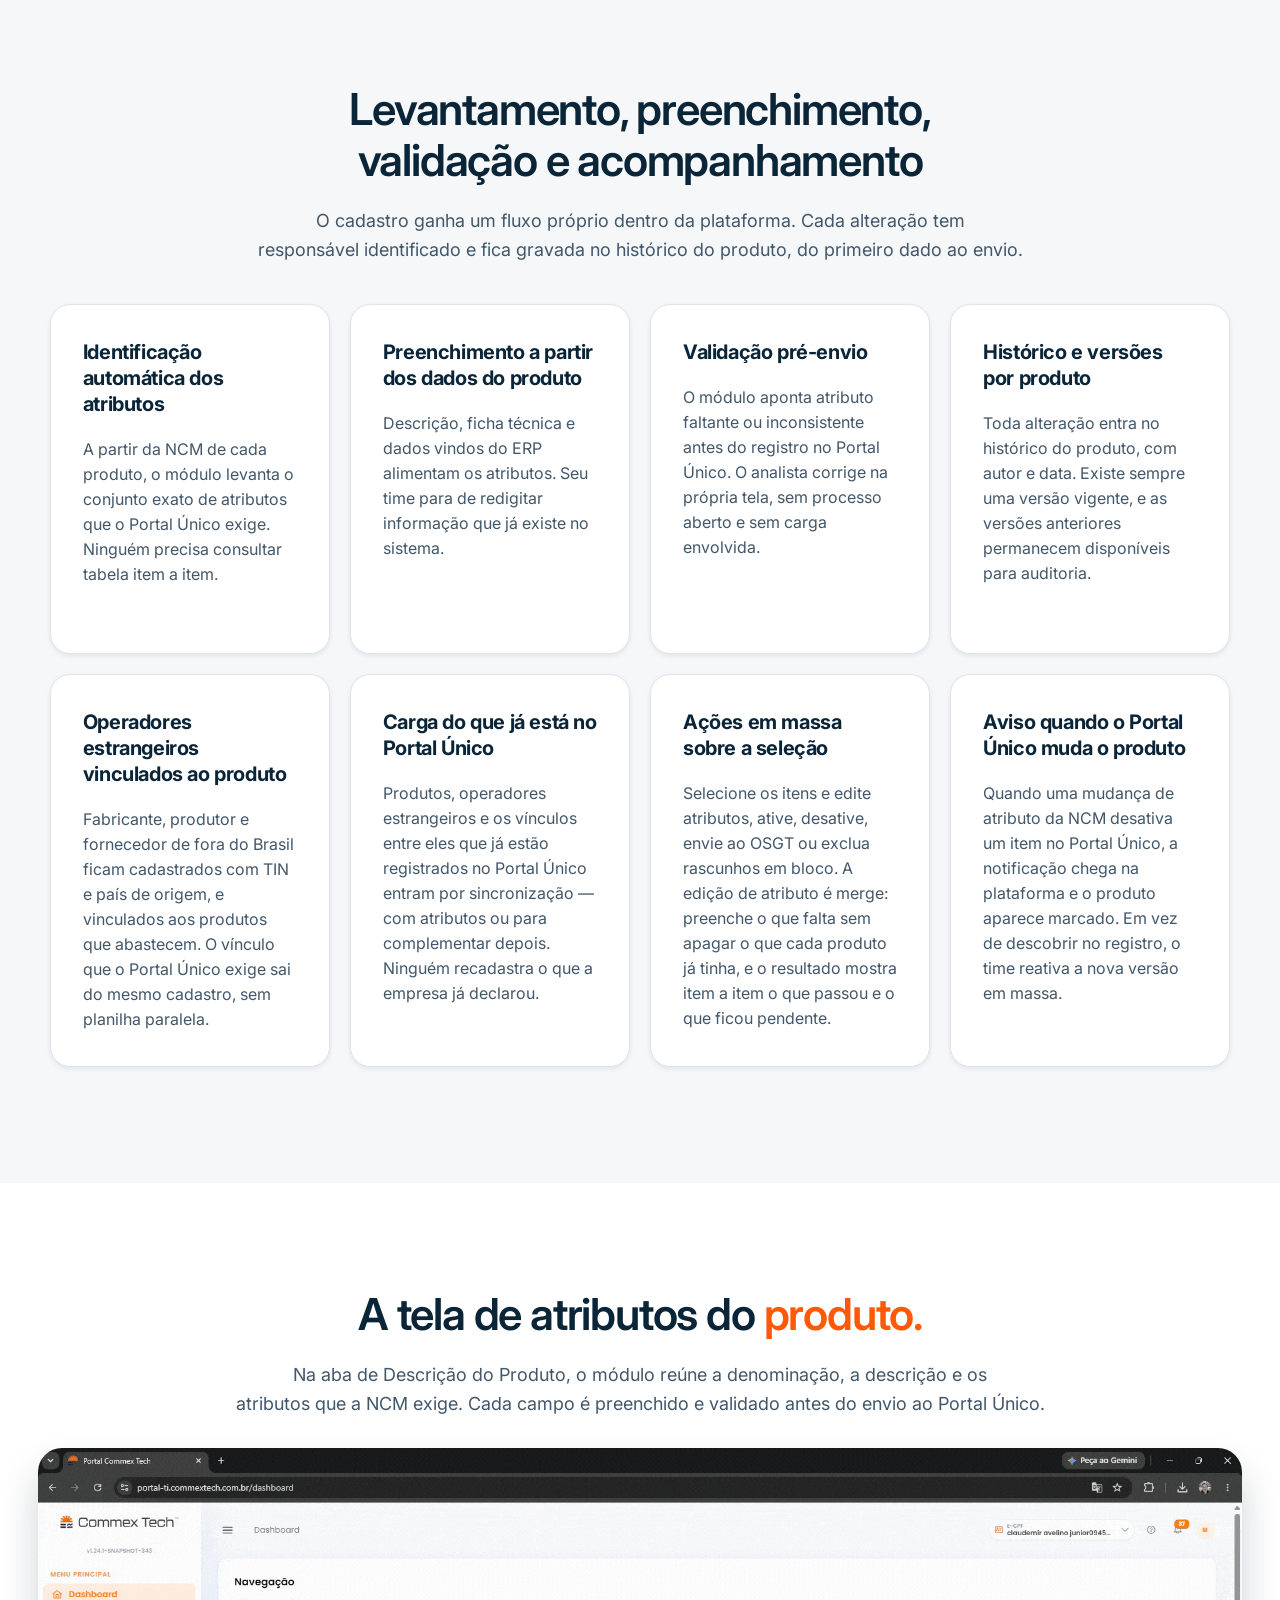
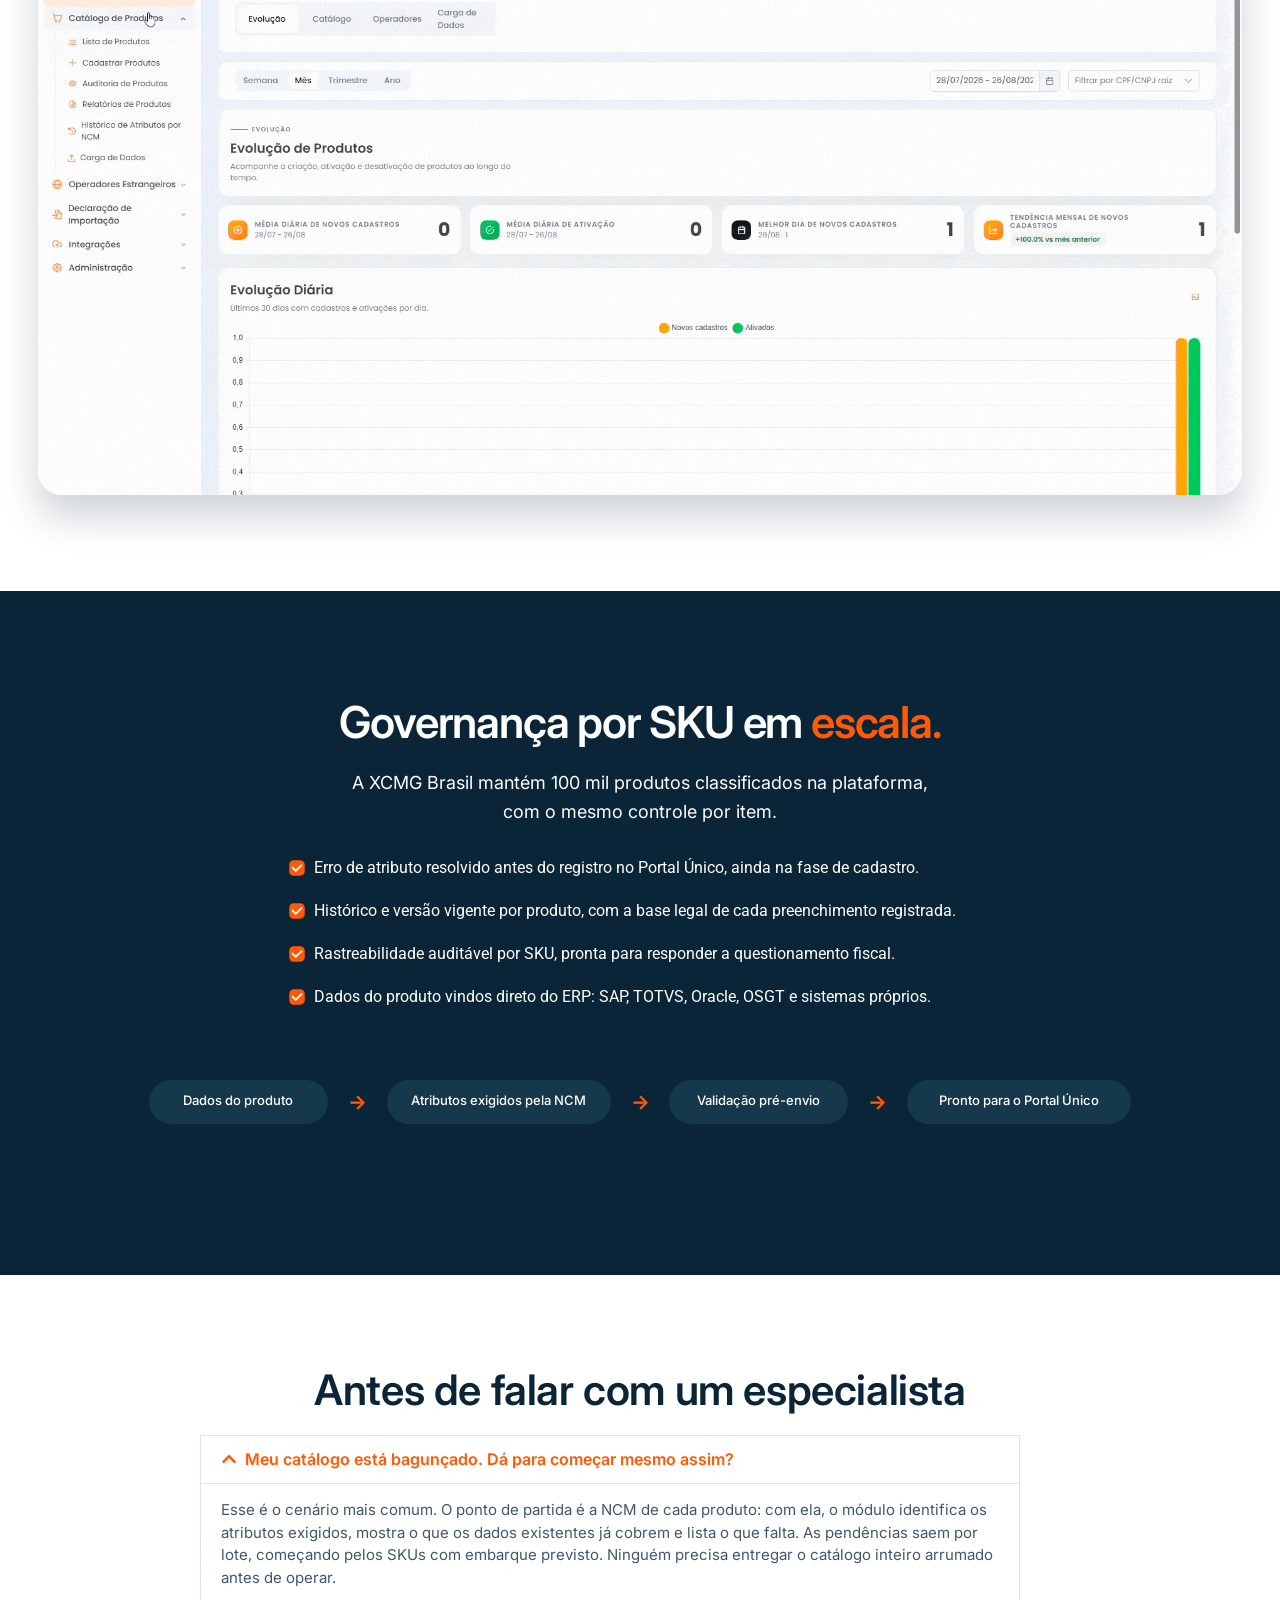
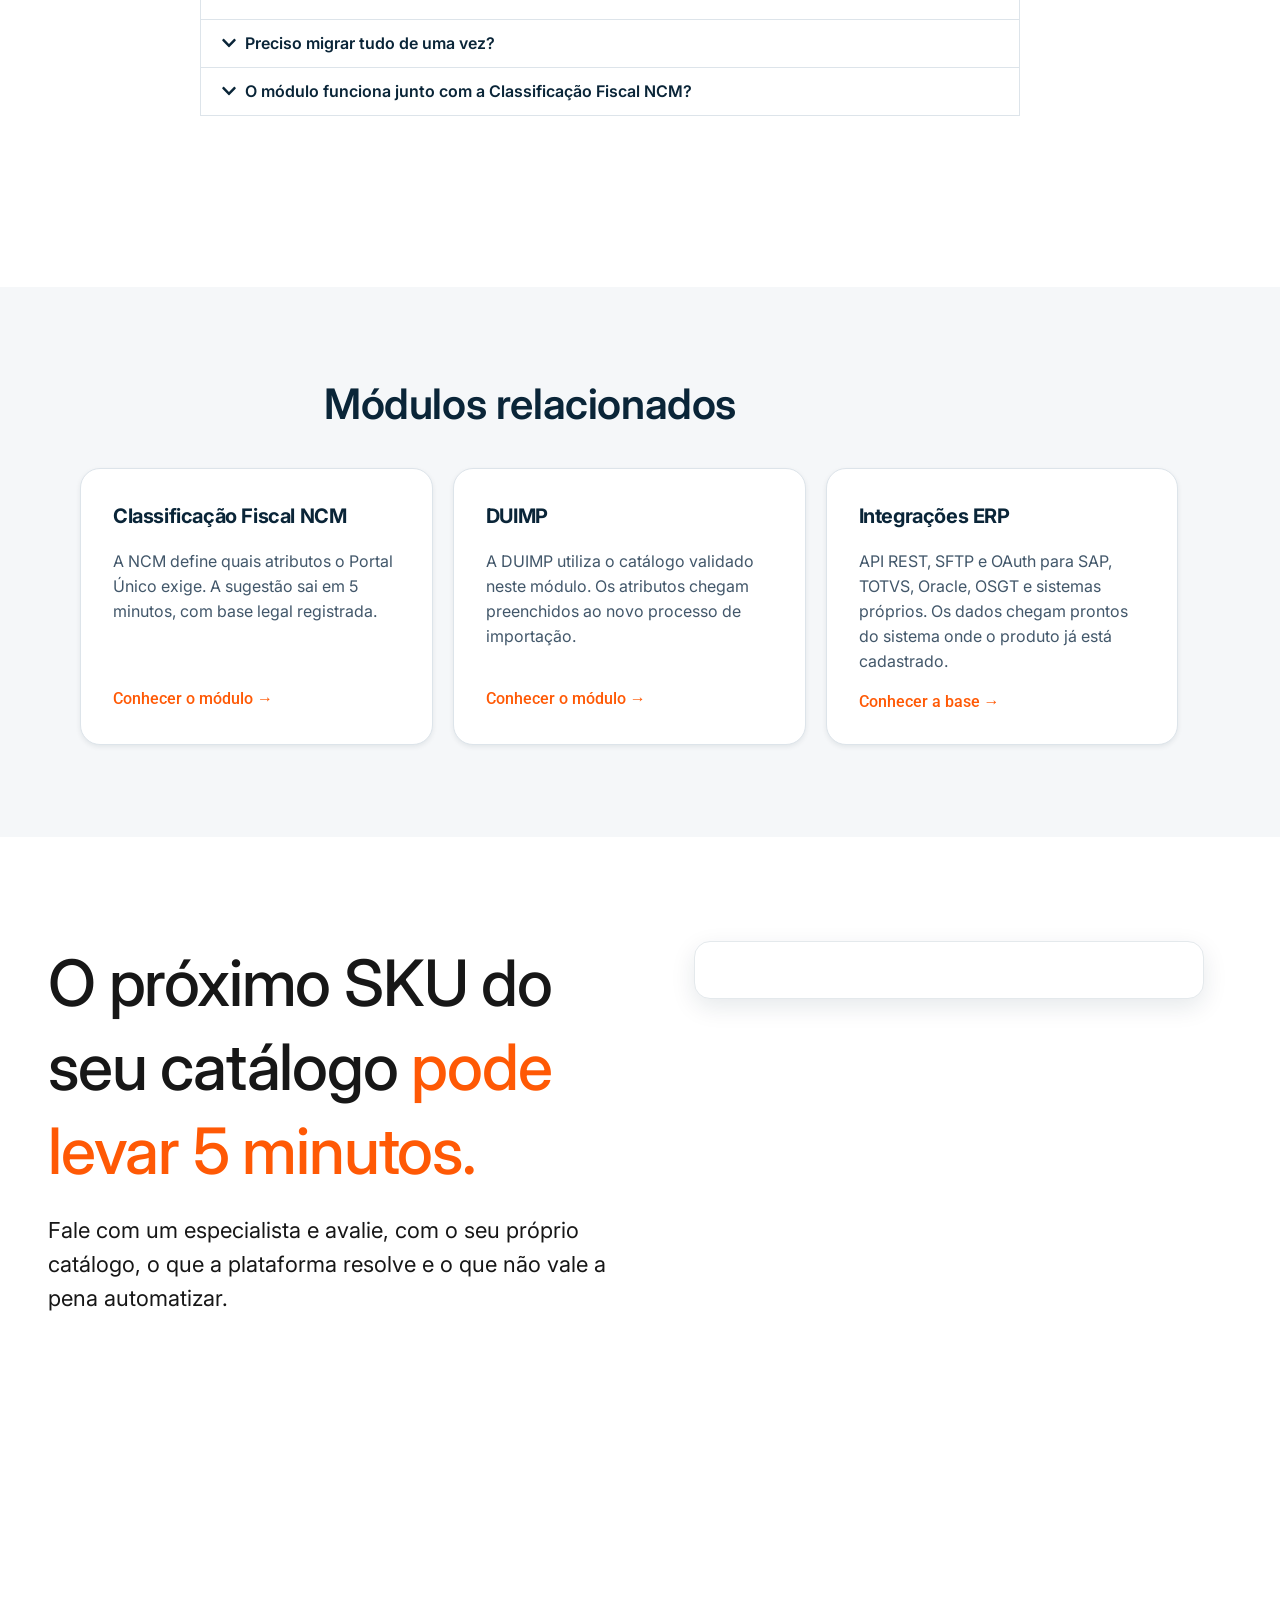
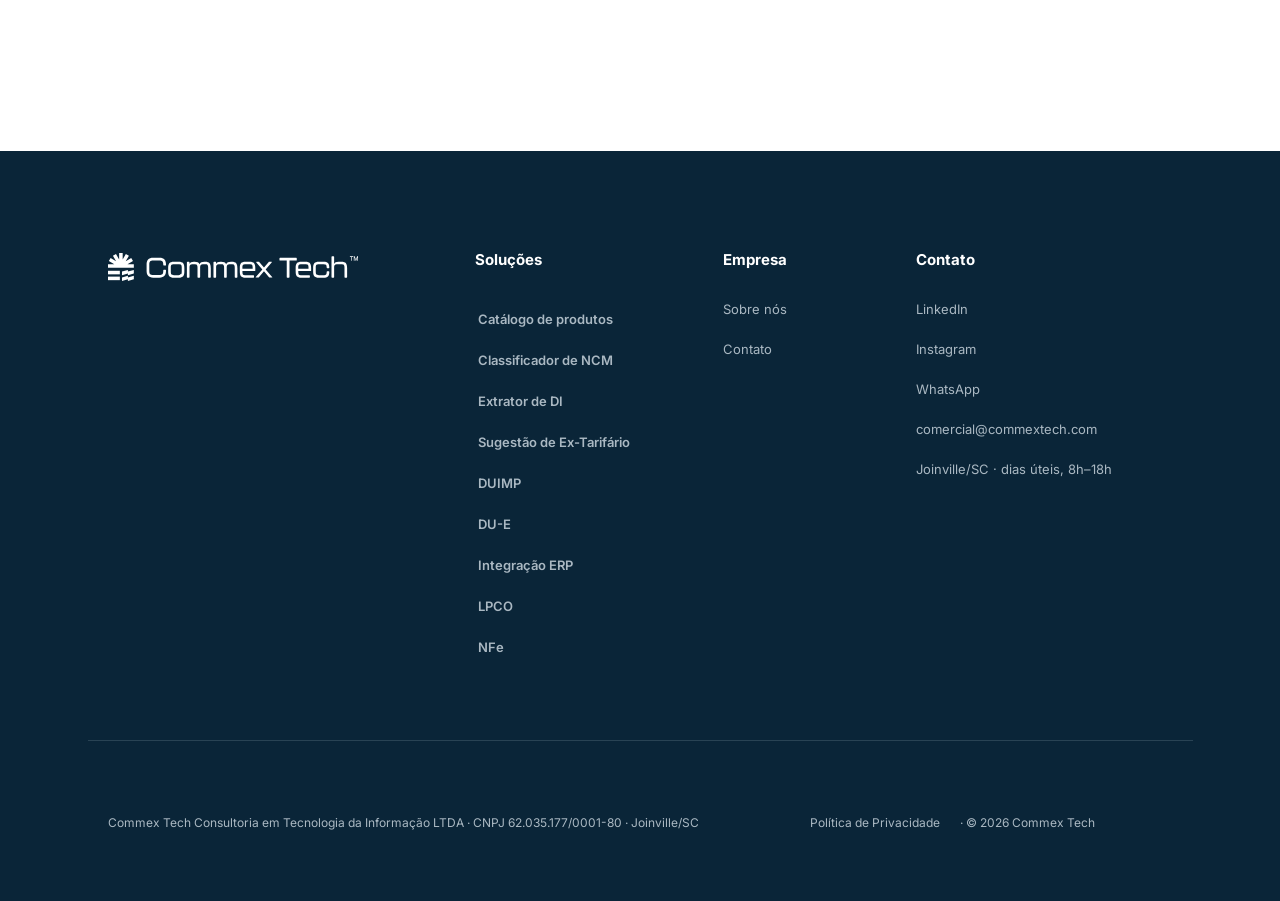
==== commit 34e1c7fb: "Troca a foto do CTA pelo formulário do RD Station usado nas LPs Mesmo embed das LPs (id lp-catalogo-" ====
--- a/cadastro-de-produtos.html
+++ b/cadastro-de-produtos.html
@@ -415,7 +415,13 @@
 				</div>
 		<div class="elementor-element elementor-element-5aa55987 e-con-full e-flex e-con e-child" data-id="5aa55987" data-element_type="container" data-e-type="container">
 				<div class="elementor-element elementor-element-1959bb13 elementor-widget elementor-widget-image" data-id="1959bb13" data-element_type="widget" data-e-type="widget" data-widget_type="image.default">
-															<img decoding="async" width="515" height="717" src="assets/img/fale-com-a-commex.png" class="attachment-full size-full wp-image-27" alt="" srcset="assets/img/fale-com-a-commex.png 515w, assets/img/fale-com-a-commex-215x300.png 215w" sizes="(max-width: 515px) 100vw, 515px" loading="lazy" />															</div>
+															<div class="commex-rd-form">
+							<div role="main" id="lp-catalogo-produtos-2710b9dd7eace4d68d95"></div>
+							<script type="text/javascript" src="https://d335luupugsy2.cloudfront.net/js/rdstation-forms/stable/rdstation-forms.min.js"></script>
+							<script type="text/javascript">
+								new RDStationForms('lp-catalogo-produtos-2710b9dd7eace4d68d95', 'null').createForm();
+							</script>
+						</div>															</div>
 				</div>
 				</div>
 					</div>
--- a/assets/css/commex-static.css
+++ b/assets/css/commex-static.css
@@ -28,3 +28,24 @@
    (linha incompleta). Com Extrator de DI e Ex-Tarifário são 9 — 3 linhas
    cheias — e o card final volta a seguir o fluxo normal da grade. */
 .commex-module-grid .commex-module-card:last-child{grid-column:auto!important}
+
+/* Formulário do RD Station no lugar da foto do CTA final (mesmo formulário
+   usado nas LPs). O fundo dessas seções é branco, então o form ganha o
+   mesmo cartão com borda dos cards de módulo. */
+.commex-rd-form{
+  width:100%;max-width:520px;
+  background:#fff;border:1px solid #E4E9EC;border-radius:16px;
+  box-shadow:0 8px 24px rgba(10,37,56,.10);
+  padding:28px;box-sizing:border-box;
+}
+.commex-rd-form form{margin:0;text-align:left}
+.commex-rd-form button,
+.commex-rd-form input[type=submit]{text-align:center}
+.commex-rd-form input[type=text],
+.commex-rd-form input[type=email],
+.commex-rd-form input[type=tel],
+.commex-rd-form select,
+.commex-rd-form textarea{width:100%;box-sizing:border-box}
+@media (max-width:767px){
+  .commex-rd-form{max-width:none;padding:20px}
+}
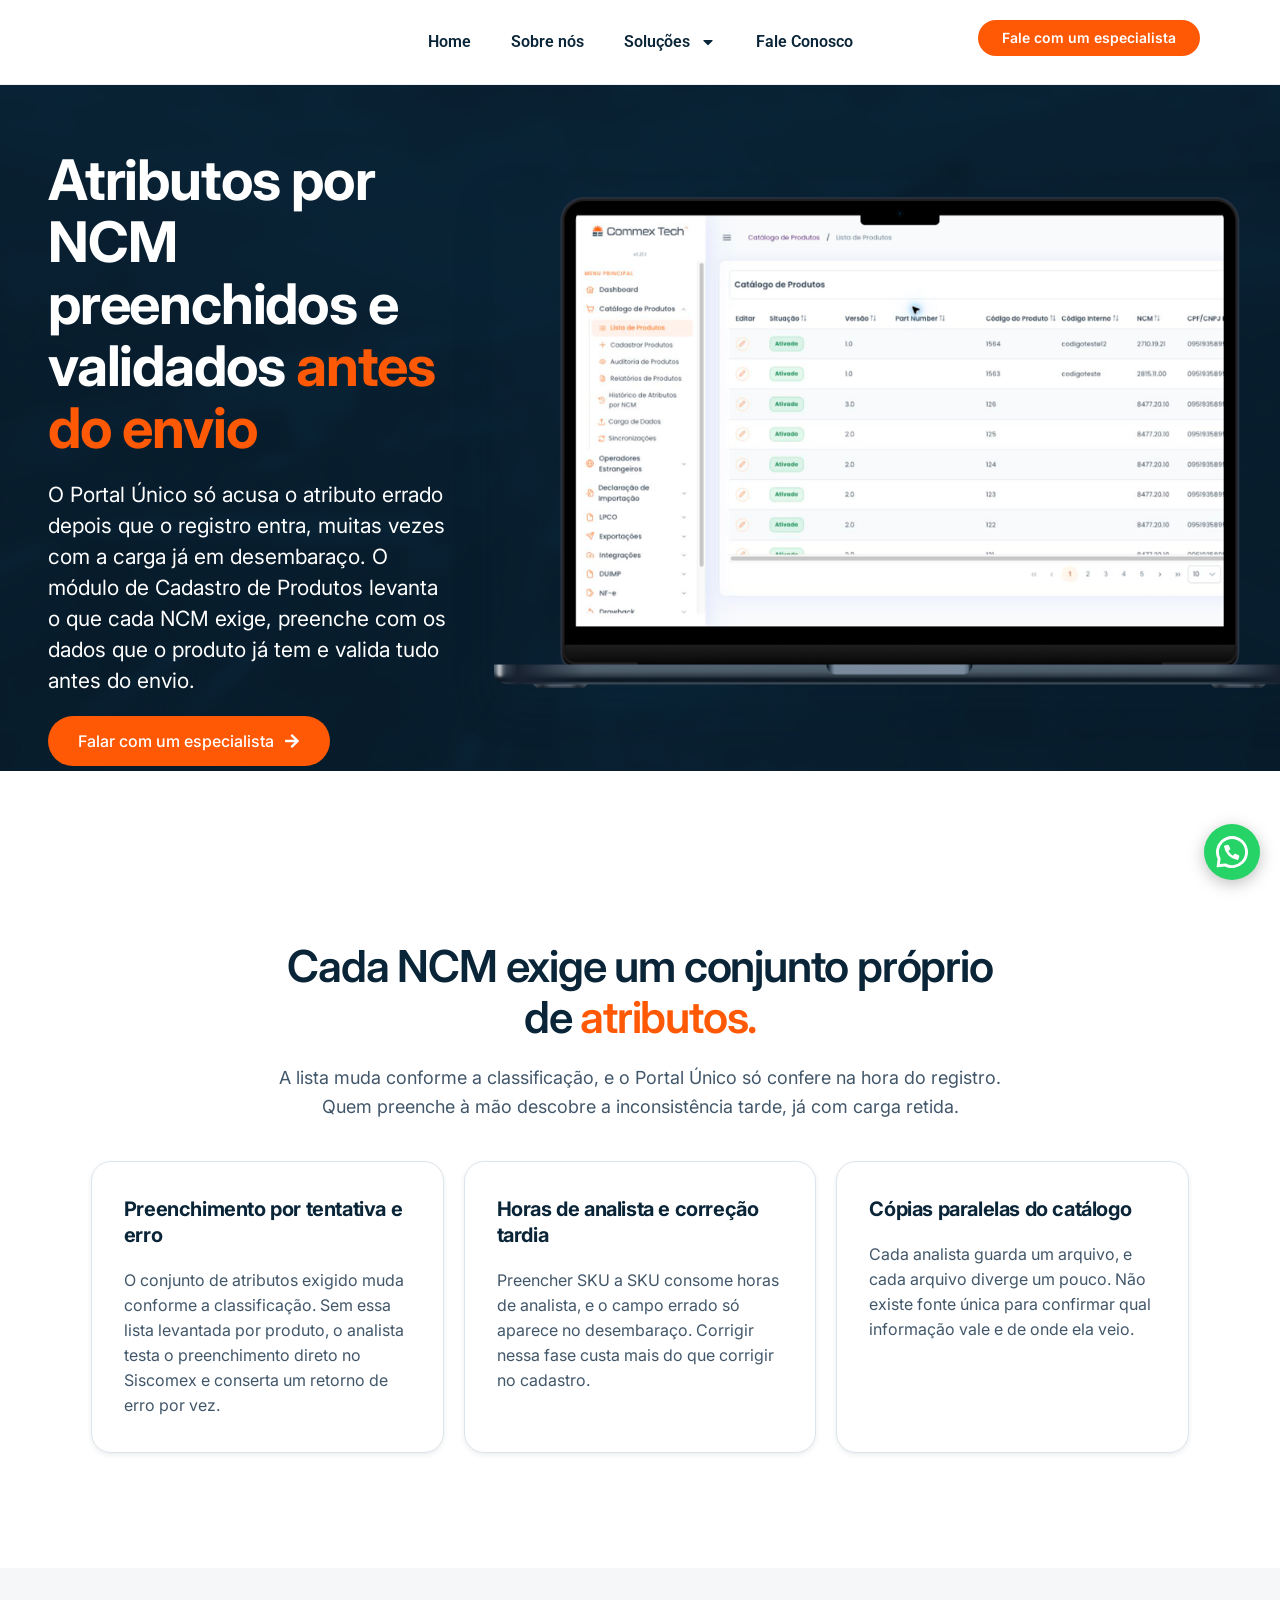
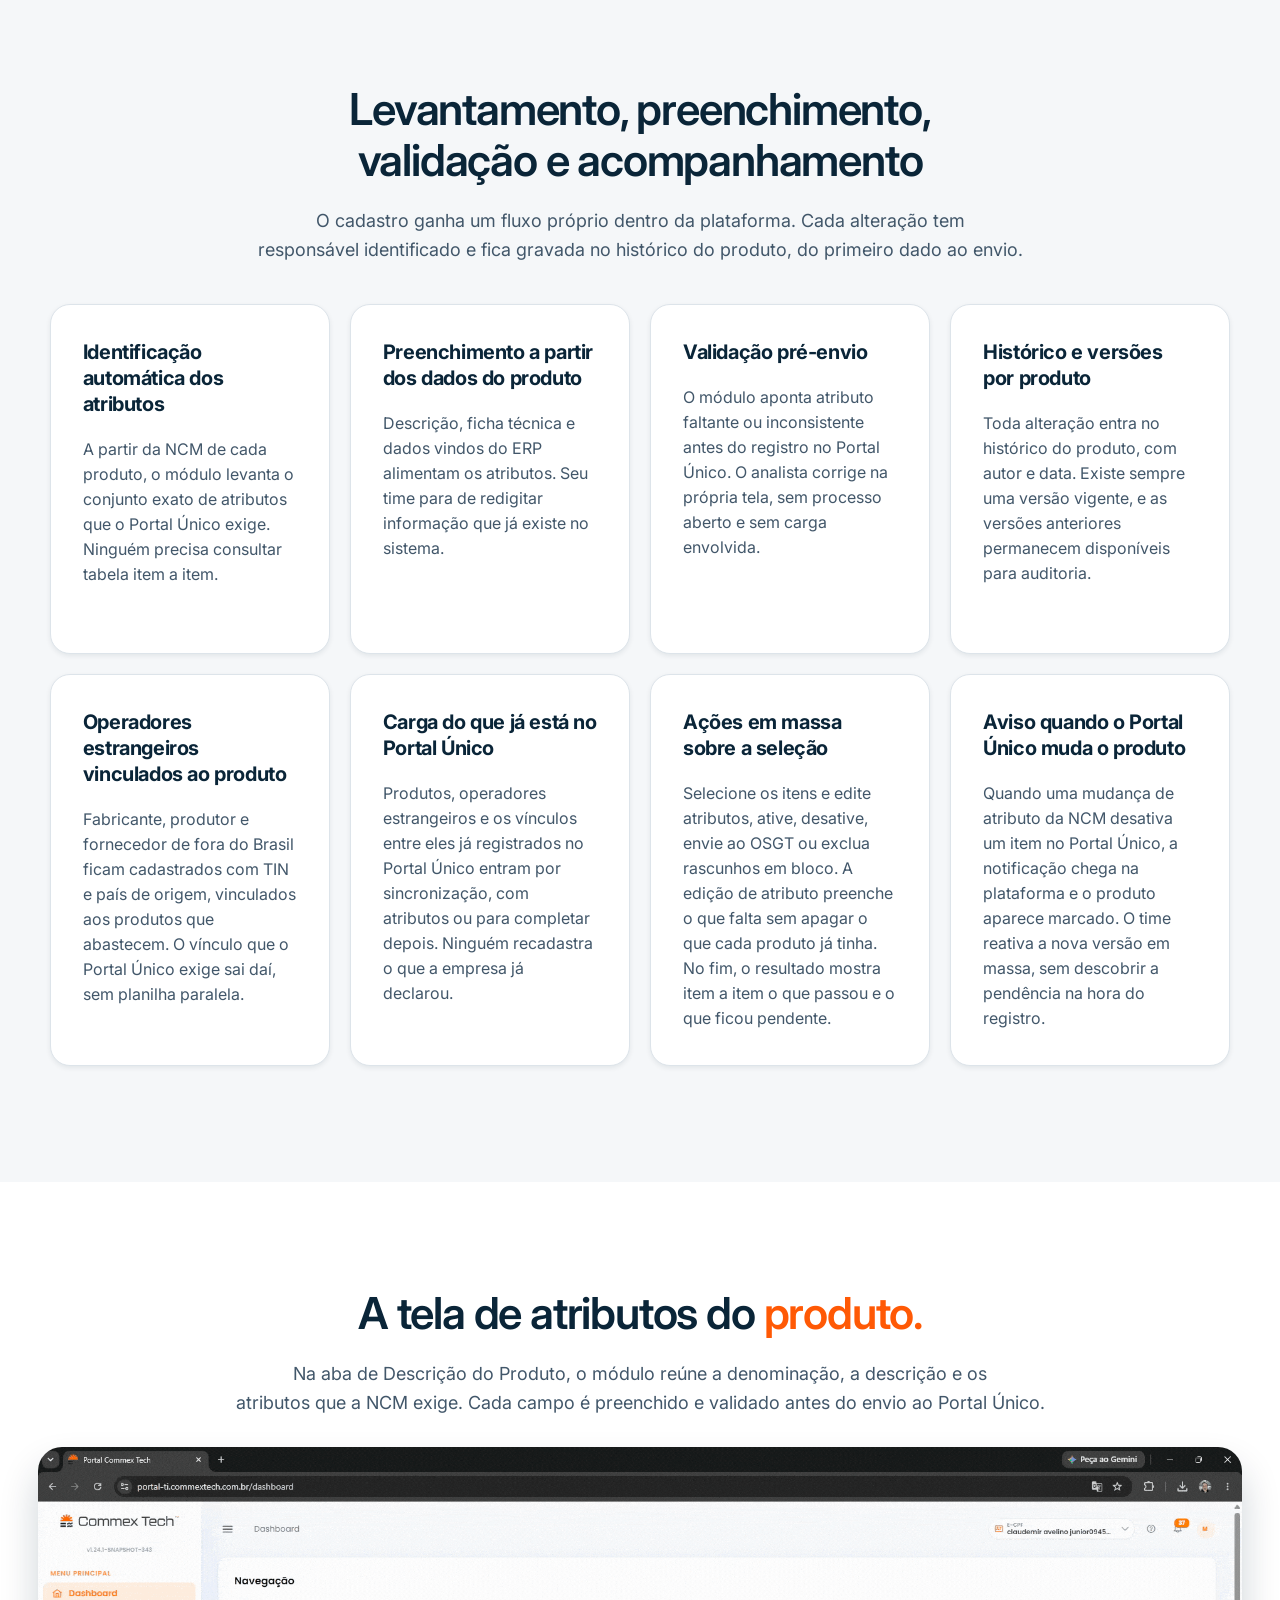
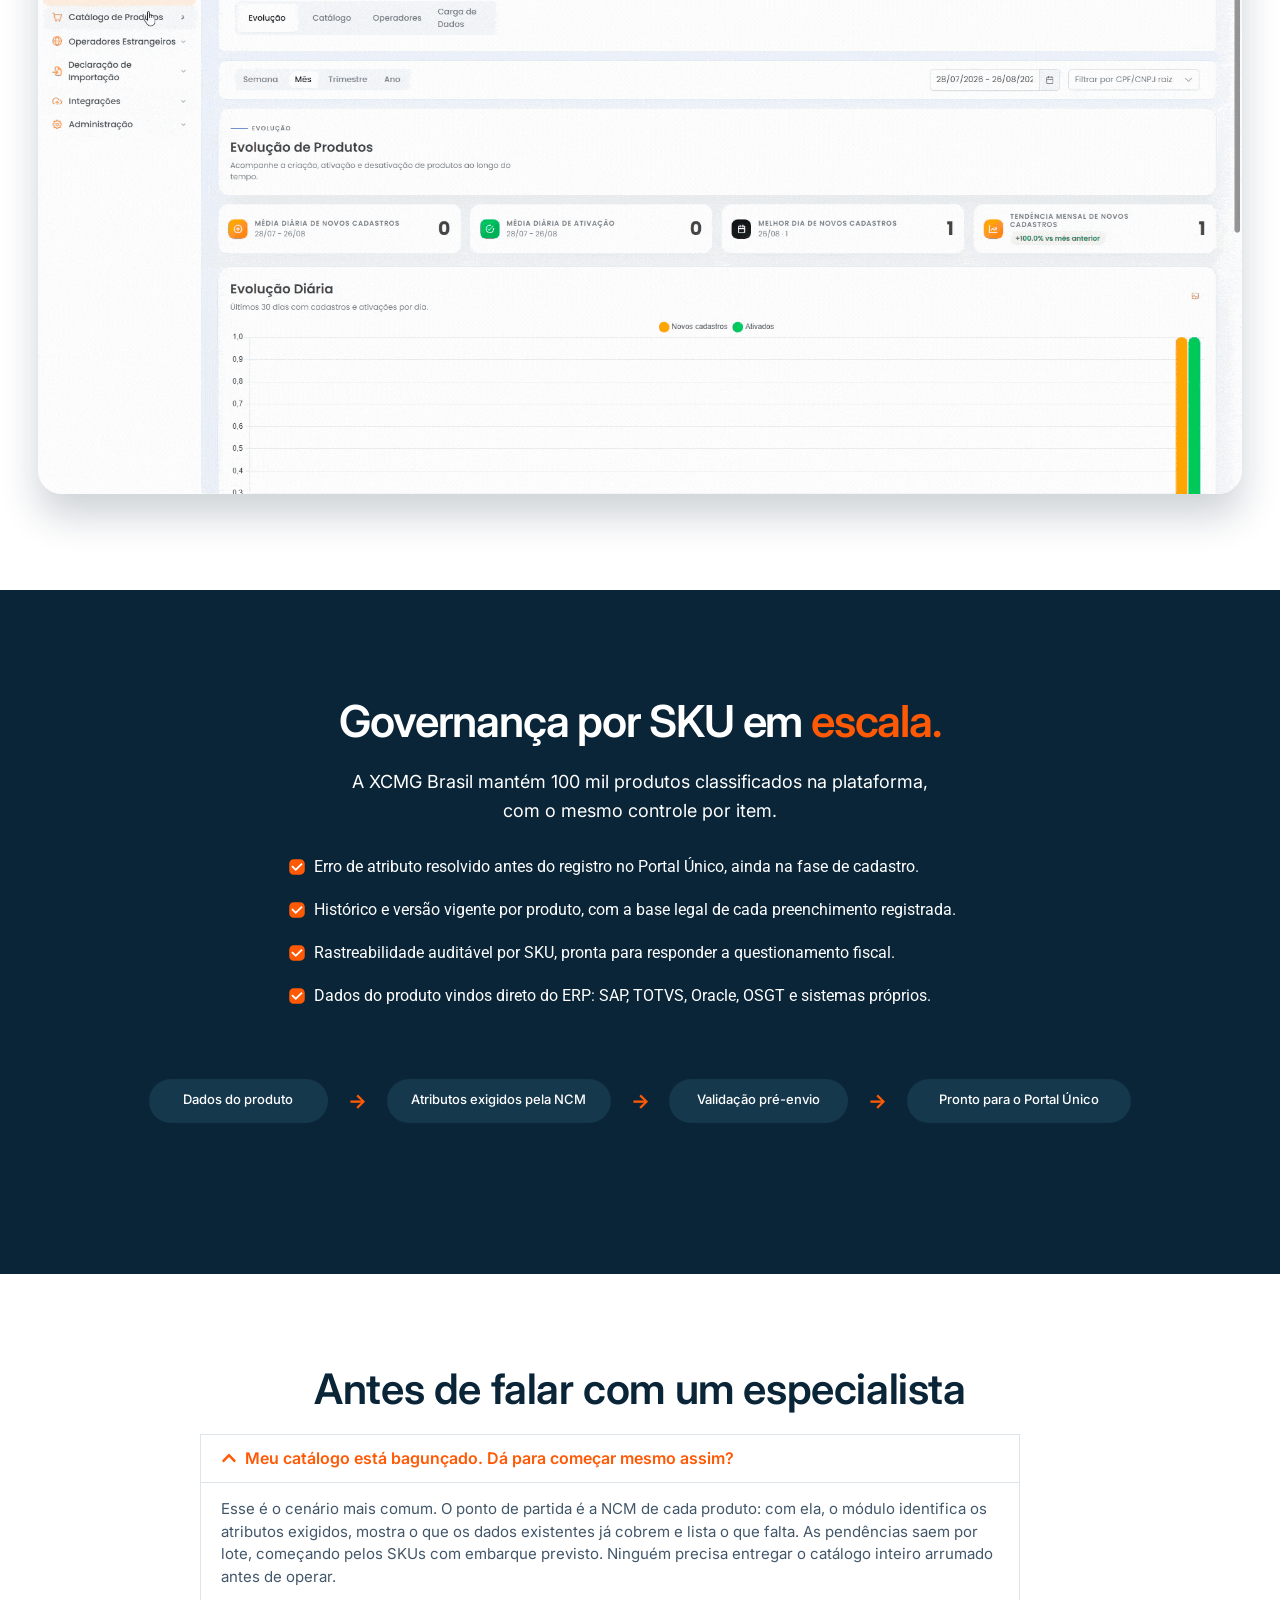
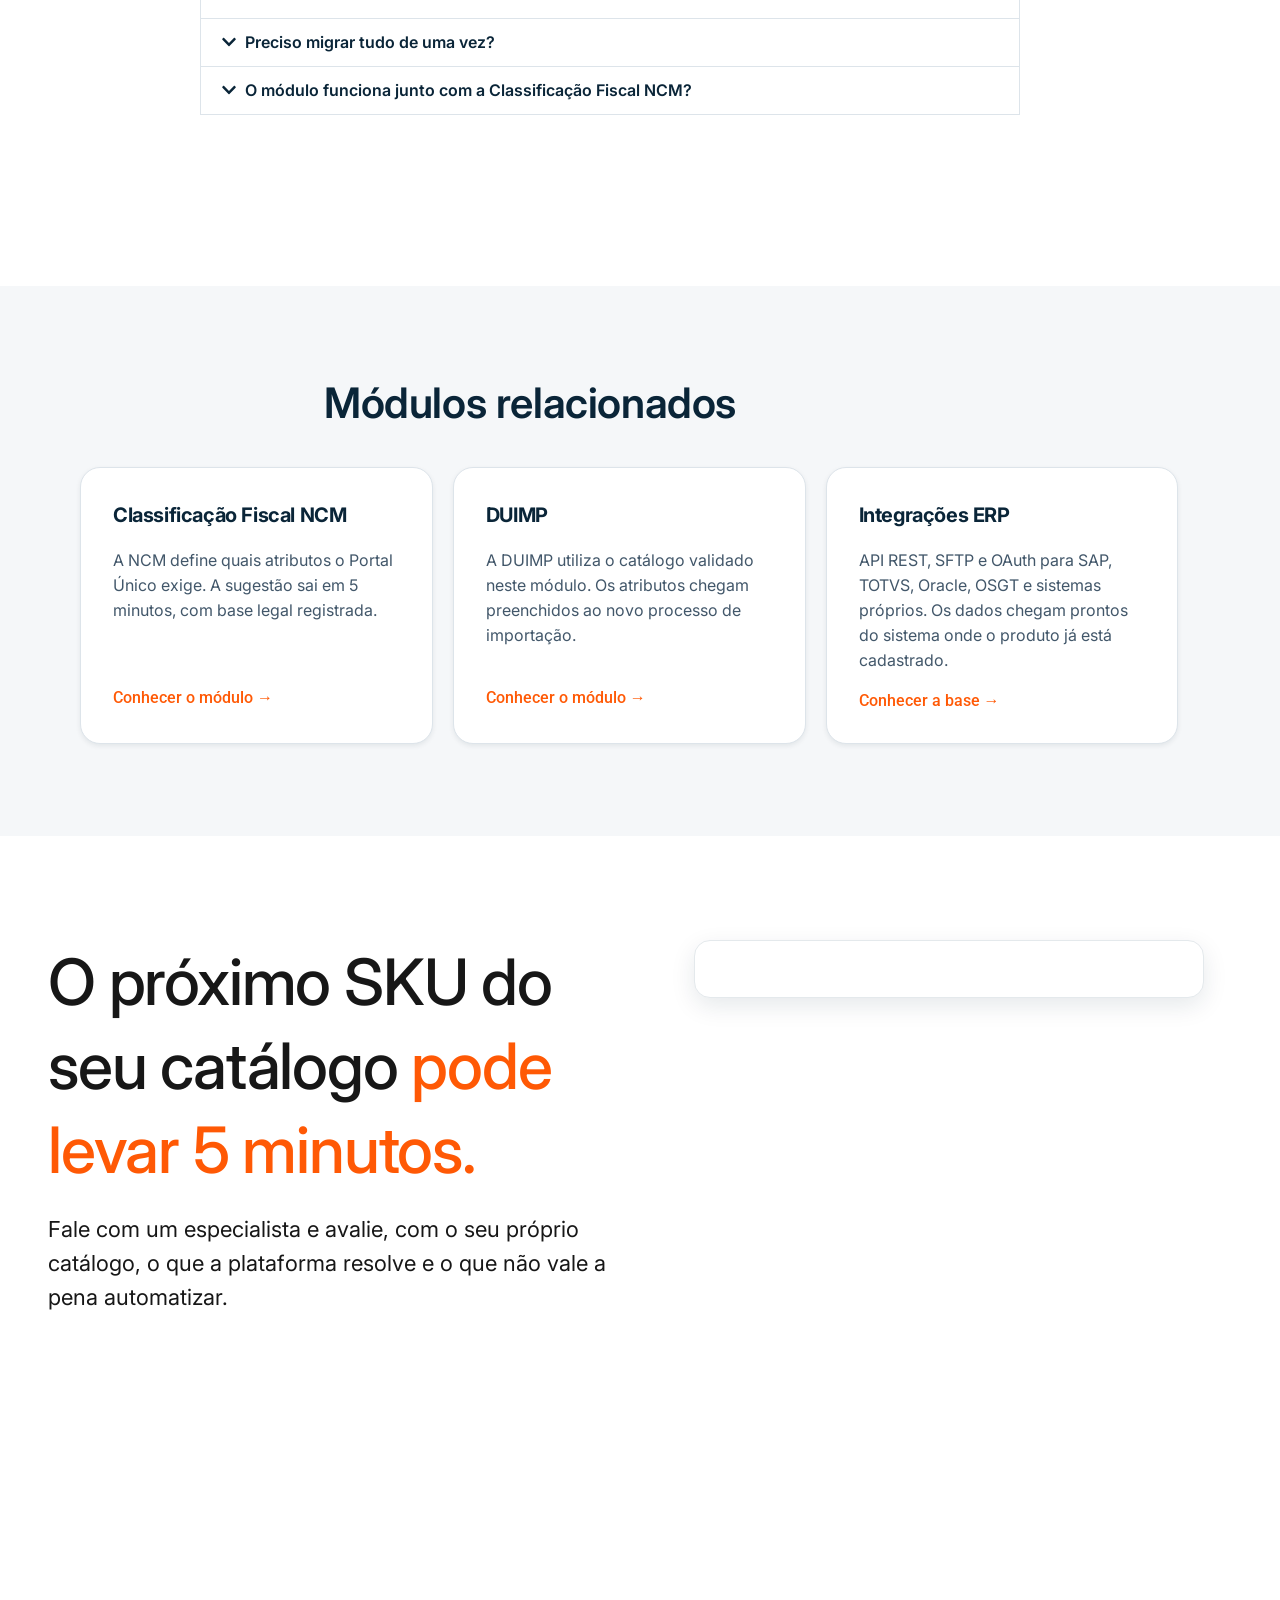
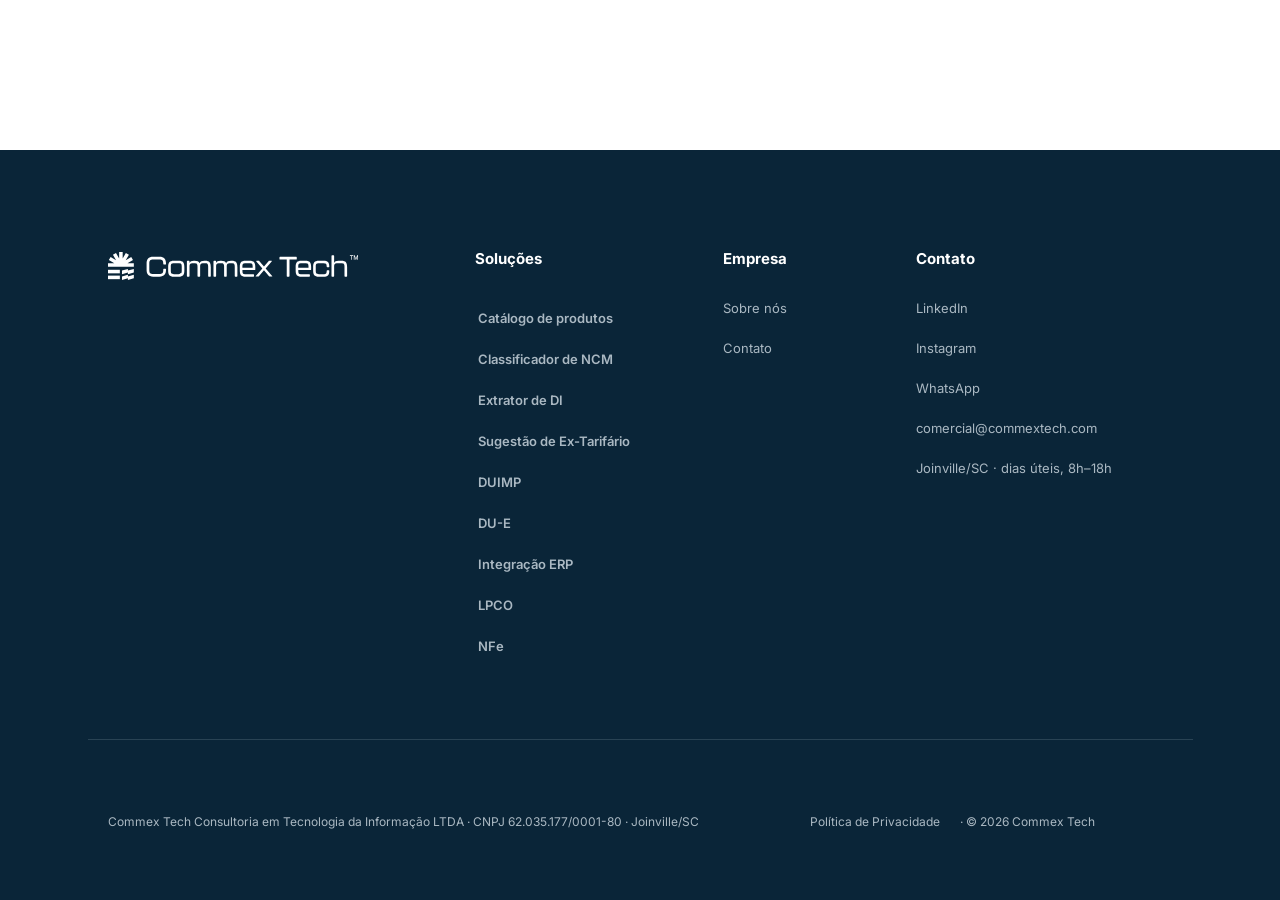
==== commit d4e3418e: "Revisão de copy e remoção de tells de IA no texto novo Auditoria comparando o texto que escrevi com " ====
--- a/cadastro-de-produtos.html
+++ b/cadastro-de-produtos.html
@@ -228,25 +228,25 @@
 				<div class="elementor-element elementor-element-46c984d2 elementor-widget elementor-widget-heading" data-id="46c984d2" data-element_type="widget" data-e-type="widget" data-widget_type="heading.default">
 					<h3 class="elementor-heading-title elementor-size-default">Operadores estrangeiros vinculados ao produto</h3>				</div>
 				<div class="elementor-element elementor-element-3ad9c922 elementor-widget elementor-widget-text-editor" data-id="3ad9c922" data-element_type="widget" data-e-type="widget" data-widget_type="text-editor.default">
-									Fabricante, produtor e fornecedor de fora do Brasil ficam cadastrados com TIN e país de origem, e vinculados aos produtos que abastecem. O vínculo que o Portal Único exige sai do mesmo cadastro, sem planilha paralela.								</div>
+									Fabricante, produtor e fornecedor de fora do Brasil ficam cadastrados com TIN e país de origem, vinculados aos produtos que abastecem. O vínculo que o Portal Único exige sai daí, sem planilha paralela.								</div>
 				</div>
 		<div class="elementor-element elementor-element-1a4836ed e-con-full e-flex e-con e-child" data-id="1a4836ed" data-element_type="container" data-e-type="container" data-settings="{&quot;background_background&quot;:&quot;classic&quot;}">
 				<div class="elementor-element elementor-element-46c984d2 elementor-widget elementor-widget-heading" data-id="46c984d2" data-element_type="widget" data-e-type="widget" data-widget_type="heading.default">
 					<h3 class="elementor-heading-title elementor-size-default">Carga do que já está no Portal Único</h3>				</div>
 				<div class="elementor-element elementor-element-3ad9c922 elementor-widget elementor-widget-text-editor" data-id="3ad9c922" data-element_type="widget" data-e-type="widget" data-widget_type="text-editor.default">
-									Produtos, operadores estrangeiros e os vínculos entre eles que já estão registrados no Portal Único entram por sincronização — com atributos ou para complementar depois. Ninguém recadastra o que a empresa já declarou.								</div>
+									Produtos, operadores estrangeiros e os vínculos entre eles já registrados no Portal Único entram por sincronização, com atributos ou para completar depois. Ninguém recadastra o que a empresa já declarou.								</div>
 				</div>
 		<div class="elementor-element elementor-element-1a4836ed e-con-full e-flex e-con e-child" data-id="1a4836ed" data-element_type="container" data-e-type="container" data-settings="{&quot;background_background&quot;:&quot;classic&quot;}">
 				<div class="elementor-element elementor-element-46c984d2 elementor-widget elementor-widget-heading" data-id="46c984d2" data-element_type="widget" data-e-type="widget" data-widget_type="heading.default">
 					<h3 class="elementor-heading-title elementor-size-default">Ações em massa sobre a seleção</h3>				</div>
 				<div class="elementor-element elementor-element-3ad9c922 elementor-widget elementor-widget-text-editor" data-id="3ad9c922" data-element_type="widget" data-e-type="widget" data-widget_type="text-editor.default">
-									Selecione os itens e edite atributos, ative, desative, envie ao OSGT ou exclua rascunhos em bloco. A edição de atributo é merge: preenche o que falta sem apagar o que cada produto já tinha, e o resultado mostra item a item o que passou e o que ficou pendente.								</div>
+									Selecione os itens e edite atributos, ative, desative, envie ao OSGT ou exclua rascunhos em bloco. A edição de atributo preenche o que falta sem apagar o que cada produto já tinha. No fim, o resultado mostra item a item o que passou e o que ficou pendente.								</div>
 				</div>
 		<div class="elementor-element elementor-element-1a4836ed e-con-full e-flex e-con e-child" data-id="1a4836ed" data-element_type="container" data-e-type="container" data-settings="{&quot;background_background&quot;:&quot;classic&quot;}">
 				<div class="elementor-element elementor-element-46c984d2 elementor-widget elementor-widget-heading" data-id="46c984d2" data-element_type="widget" data-e-type="widget" data-widget_type="heading.default">
 					<h3 class="elementor-heading-title elementor-size-default">Aviso quando o Portal Único muda o produto</h3>				</div>
 				<div class="elementor-element elementor-element-3ad9c922 elementor-widget elementor-widget-text-editor" data-id="3ad9c922" data-element_type="widget" data-e-type="widget" data-widget_type="text-editor.default">
-									Quando uma mudança de atributo da NCM desativa um item no Portal Único, a notificação chega na plataforma e o produto aparece marcado. Em vez de descobrir no registro, o time reativa a nova versão em massa.								</div>
+									Quando uma mudança de atributo da NCM desativa um item no Portal Único, a notificação chega na plataforma e o produto aparece marcado. O time reativa a nova versão em massa, sem descobrir a pendência na hora do registro.								</div>
 				</div>
 				</div>
 				</div>
